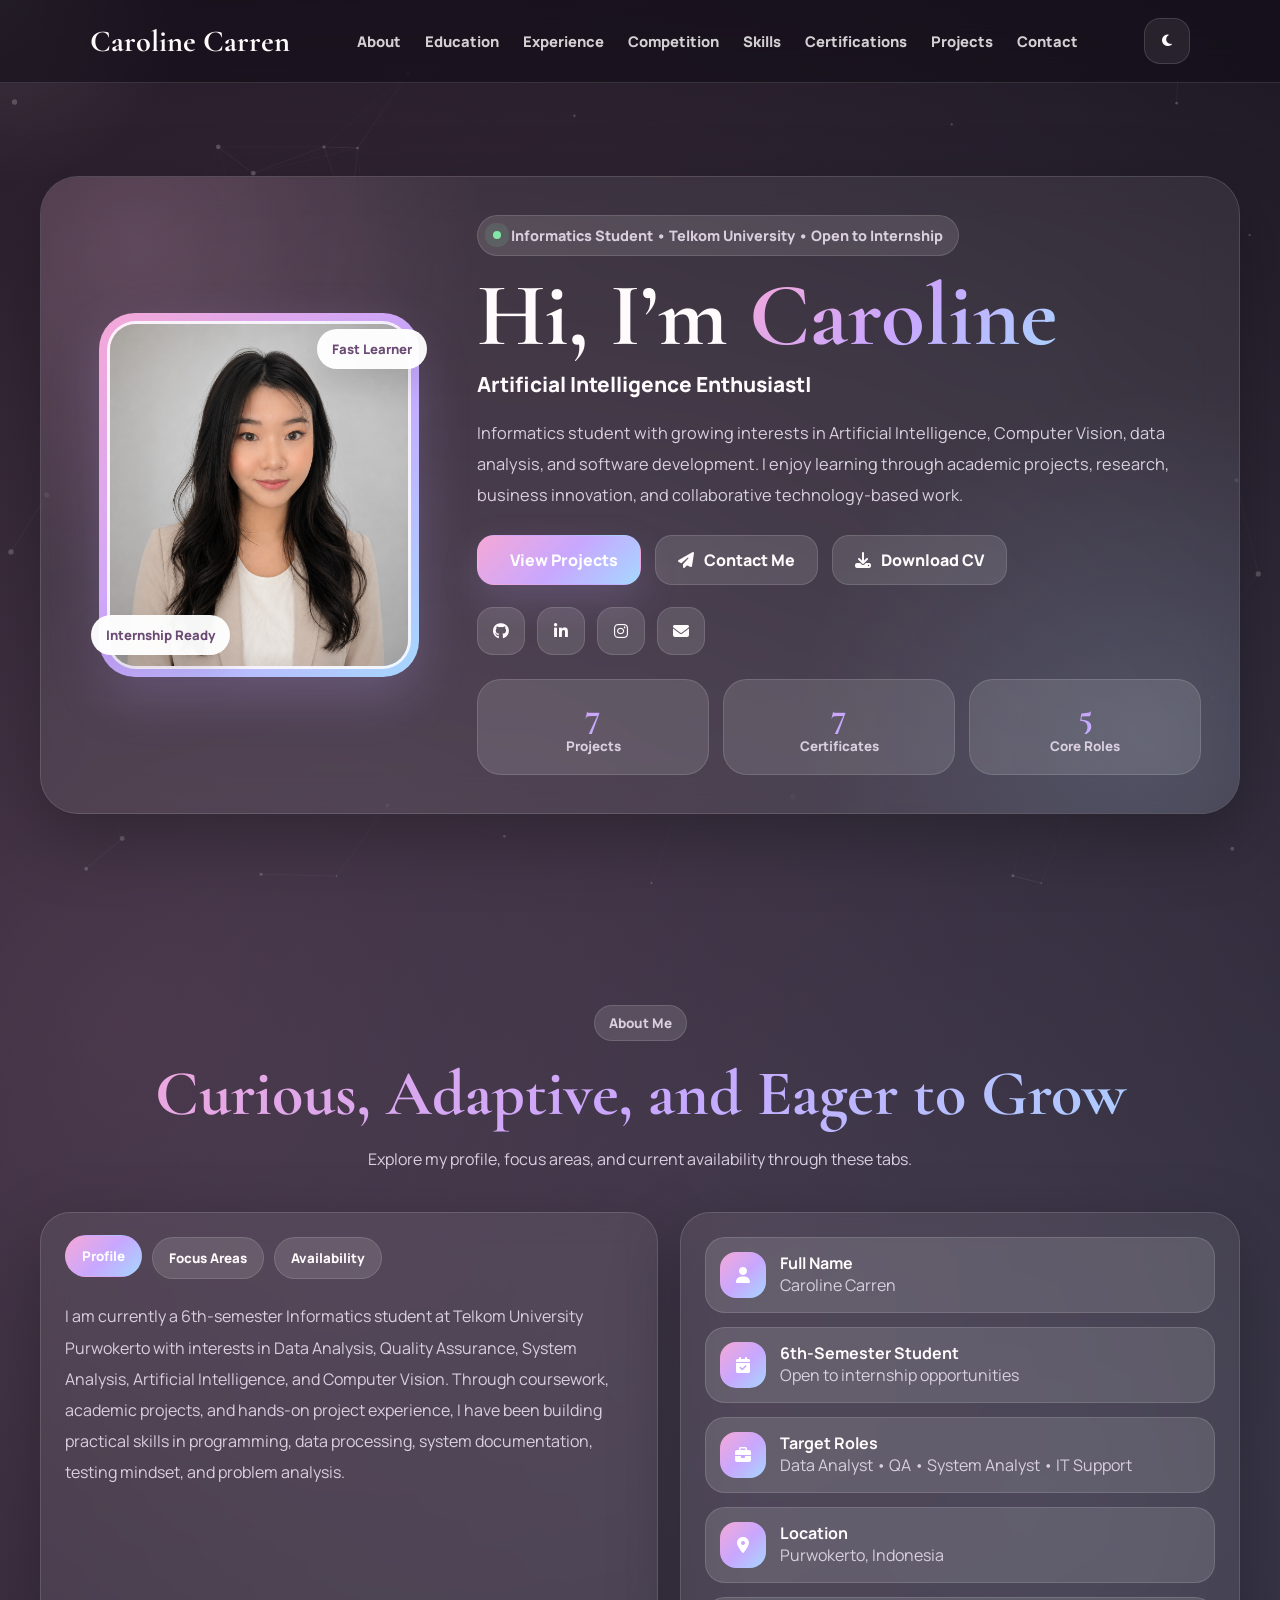
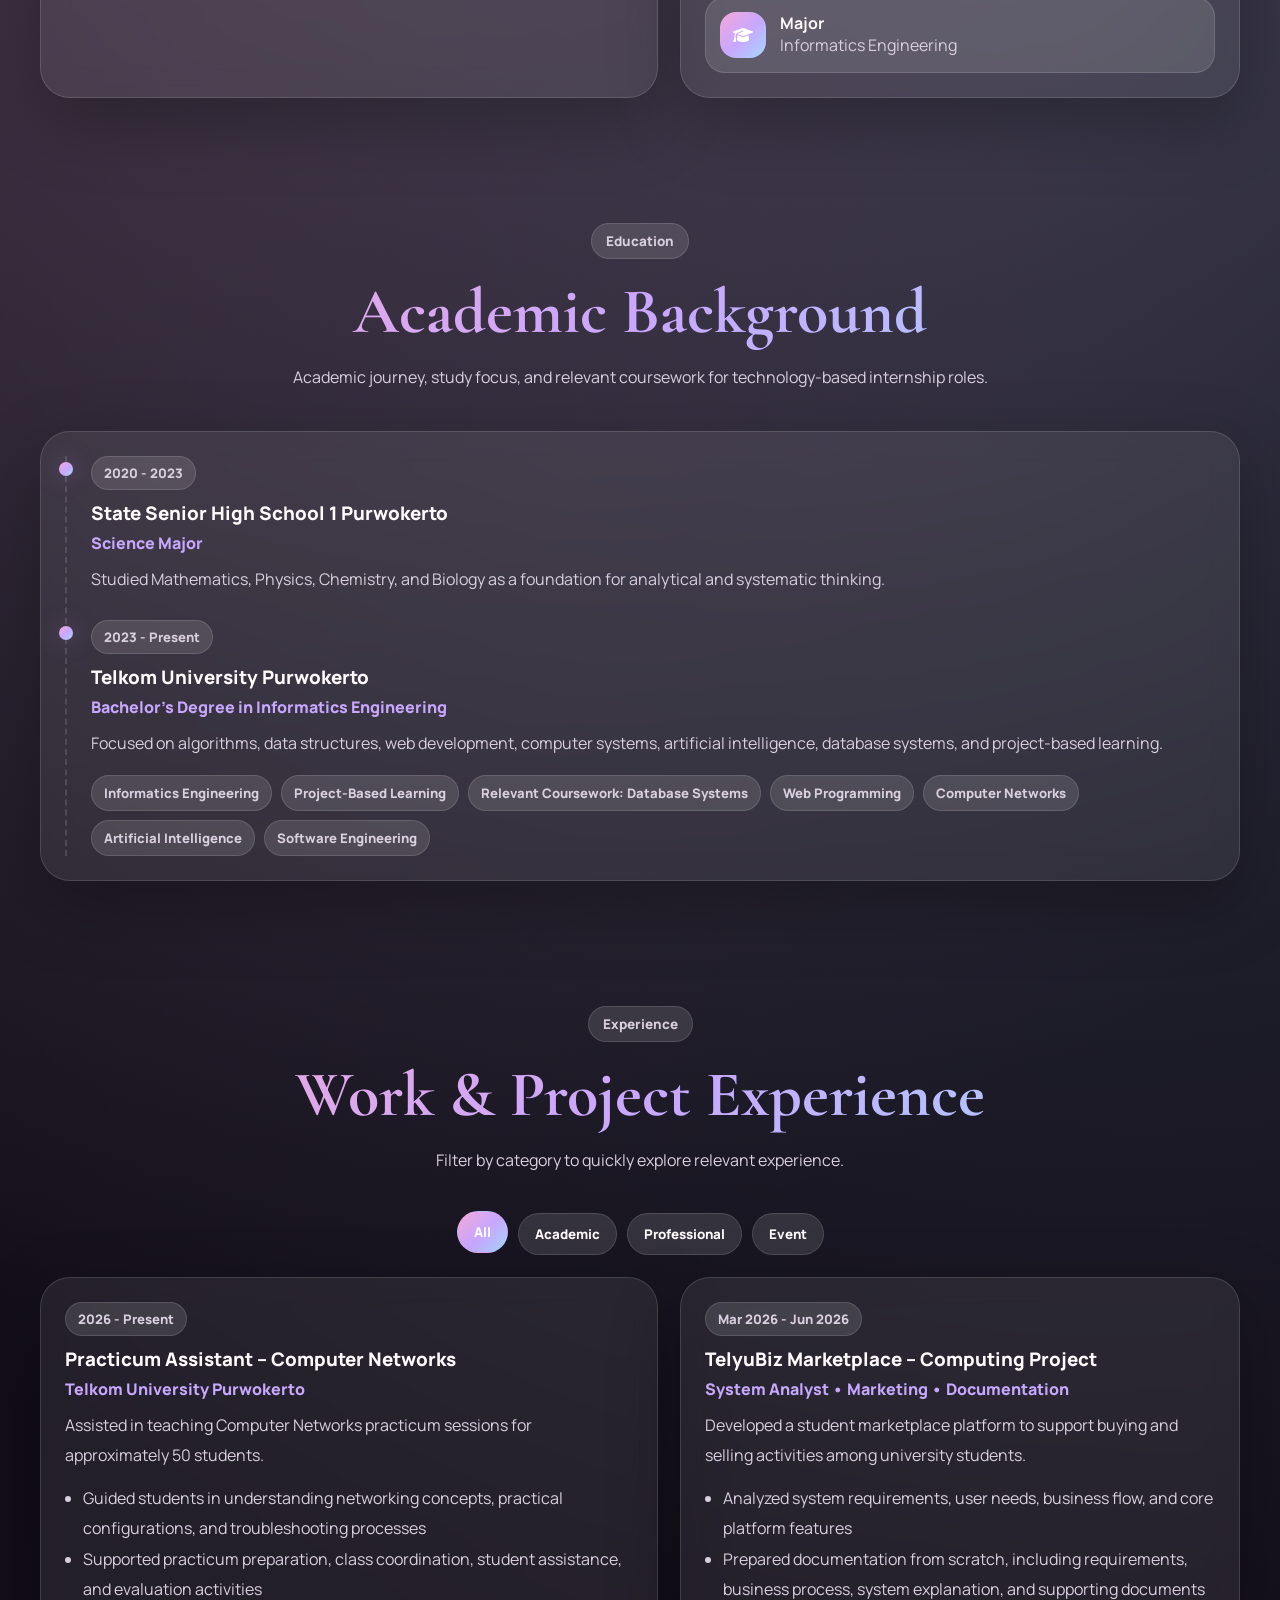
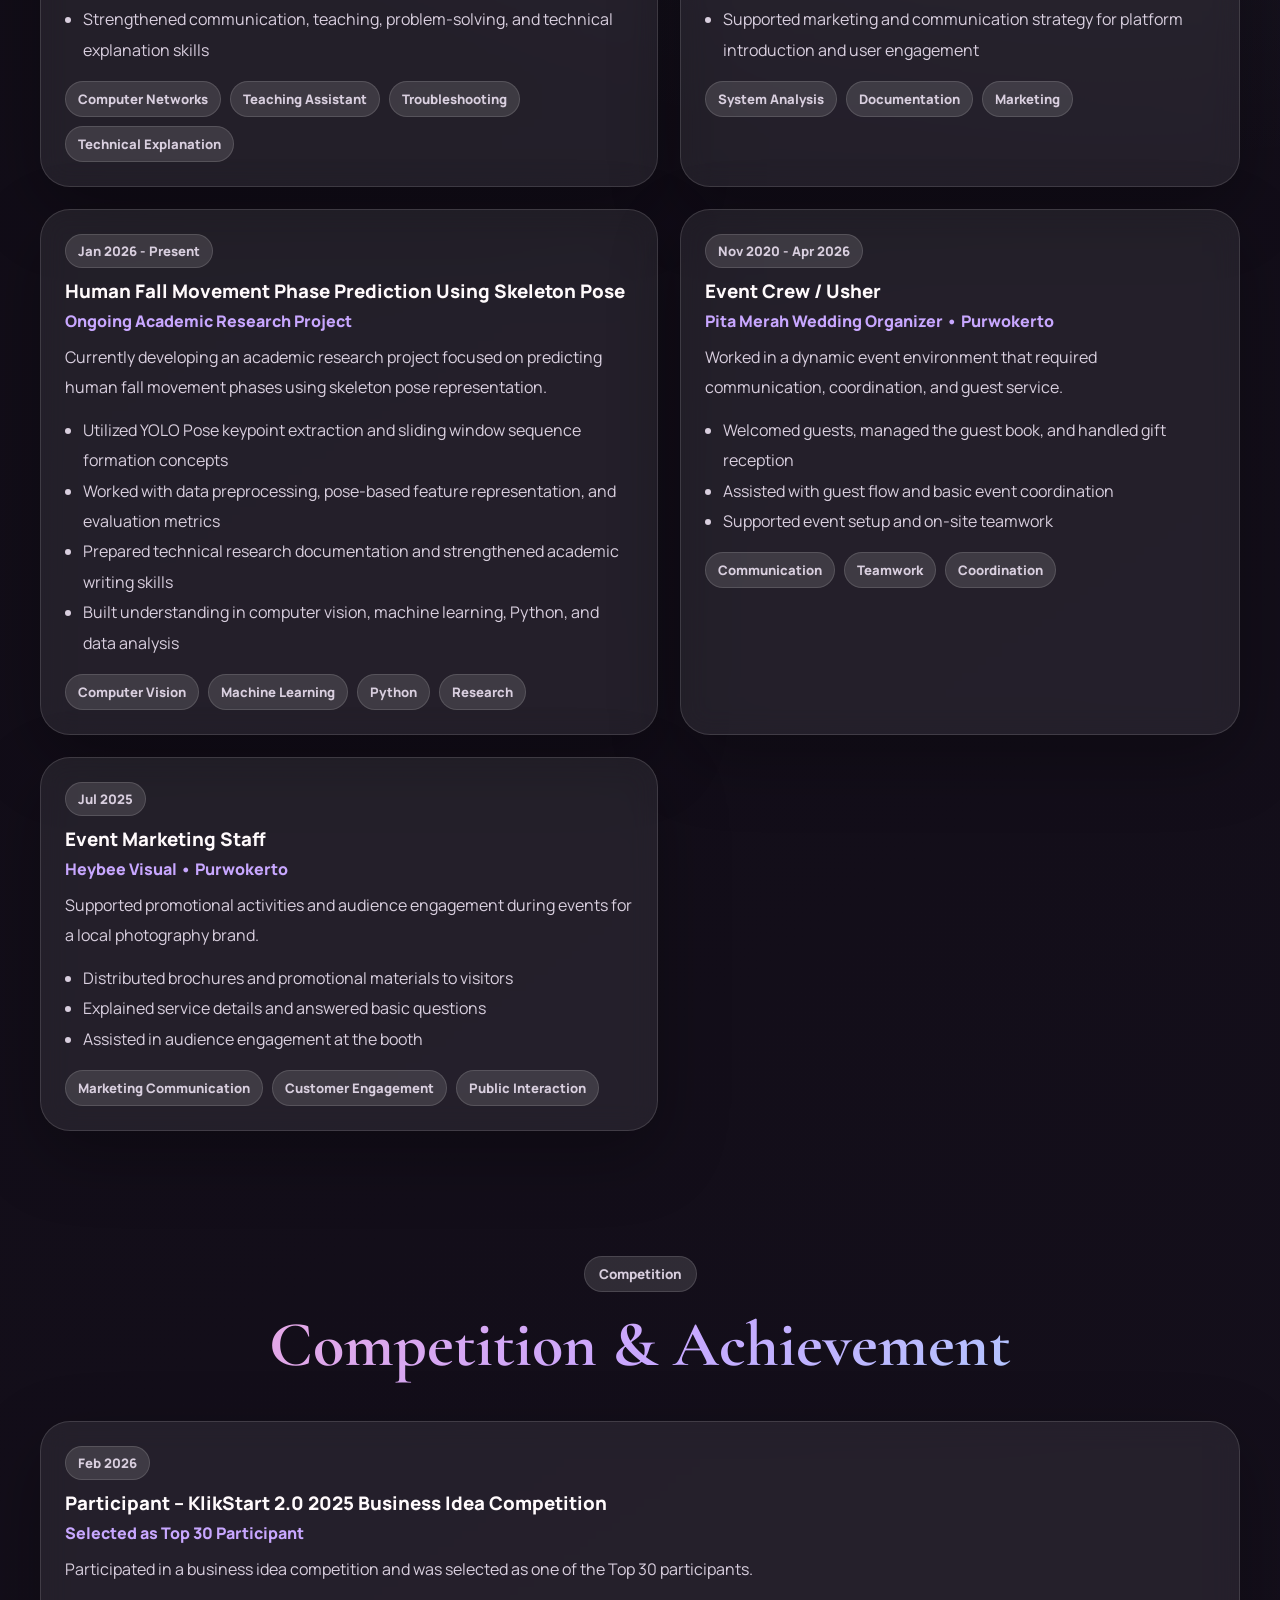
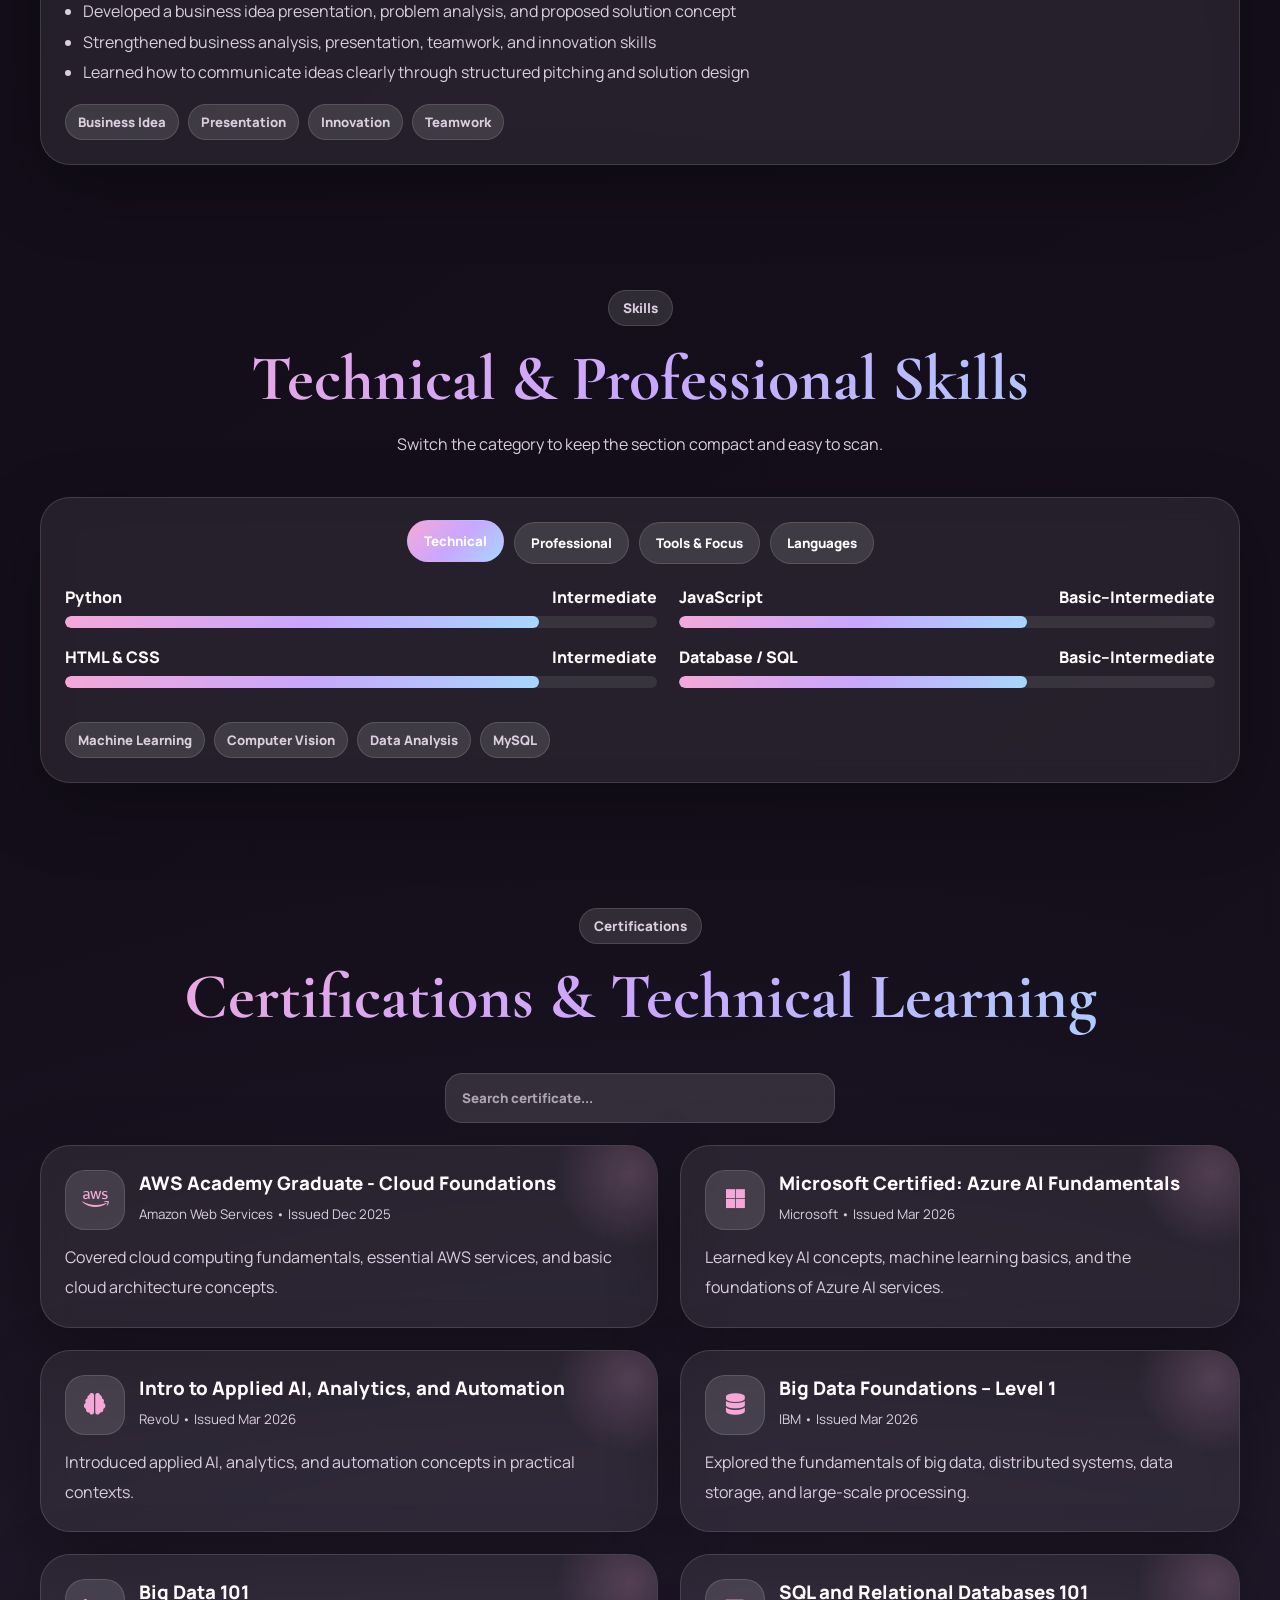
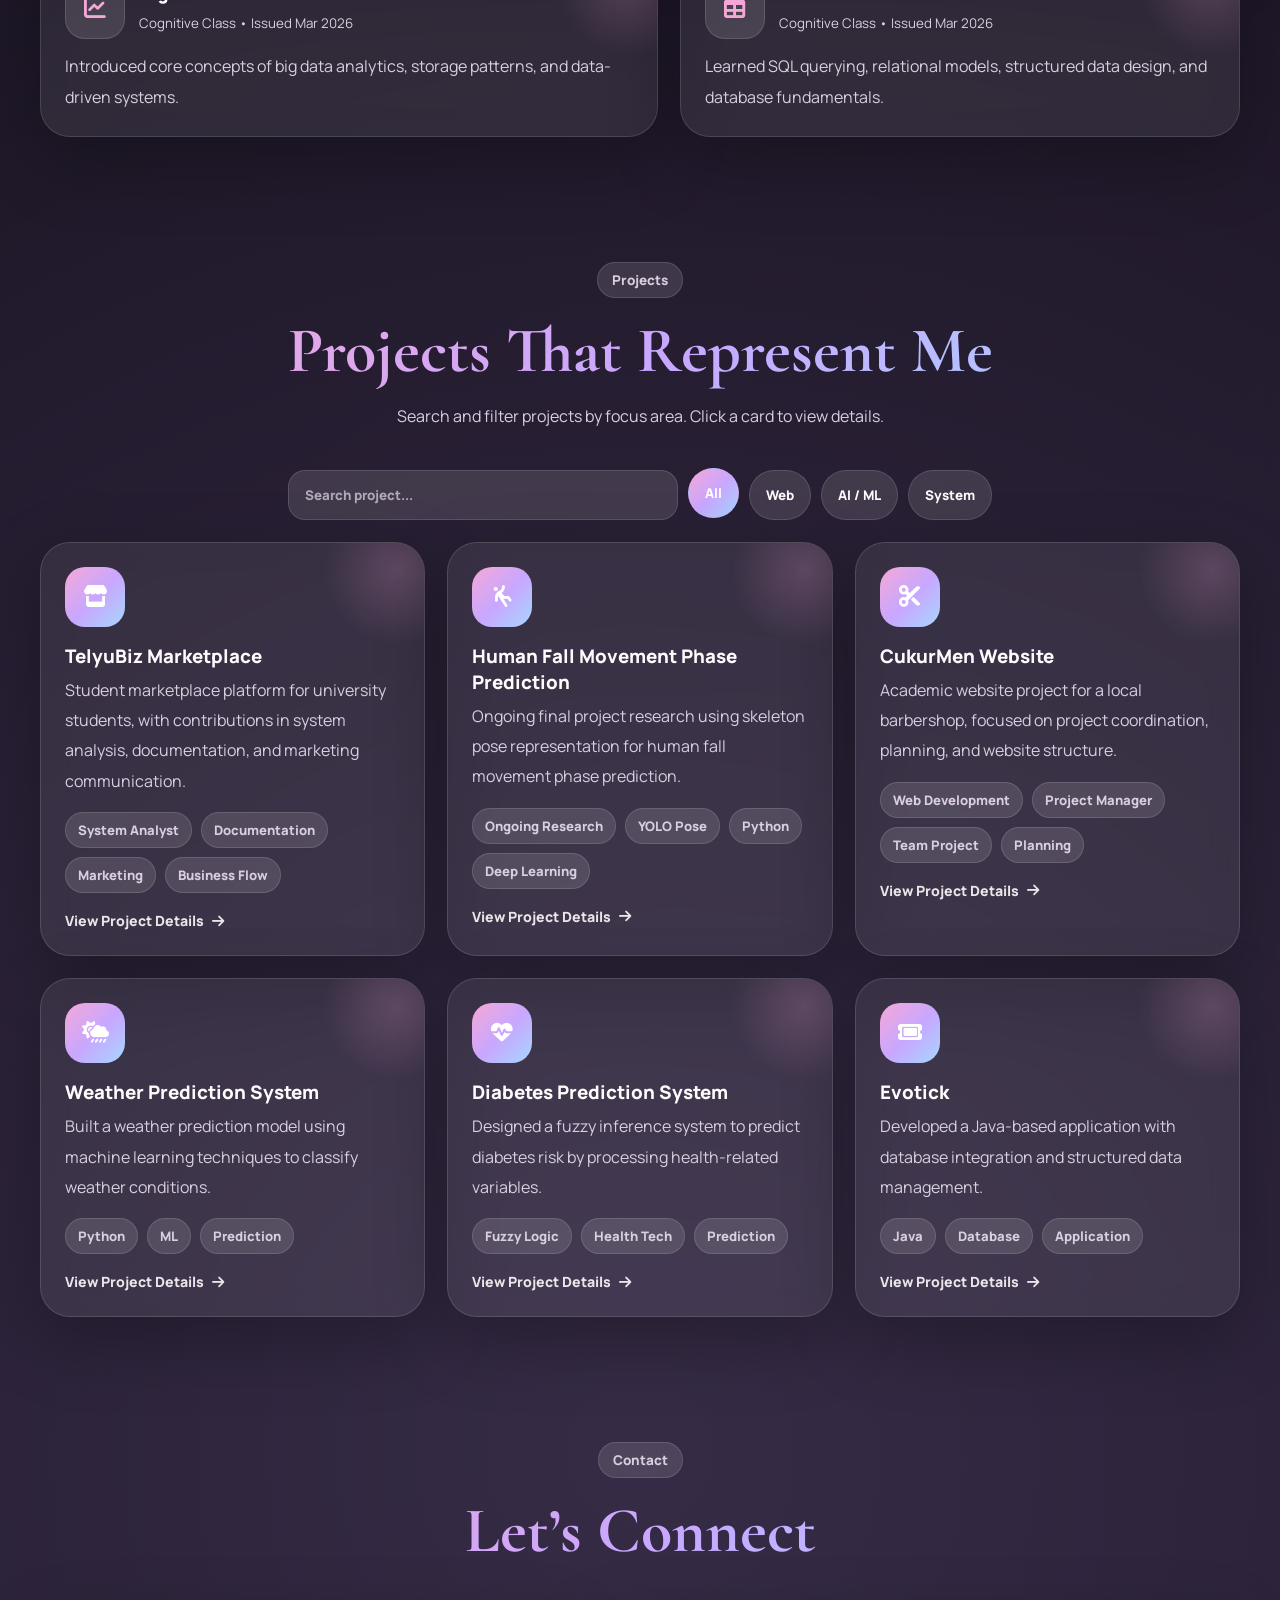
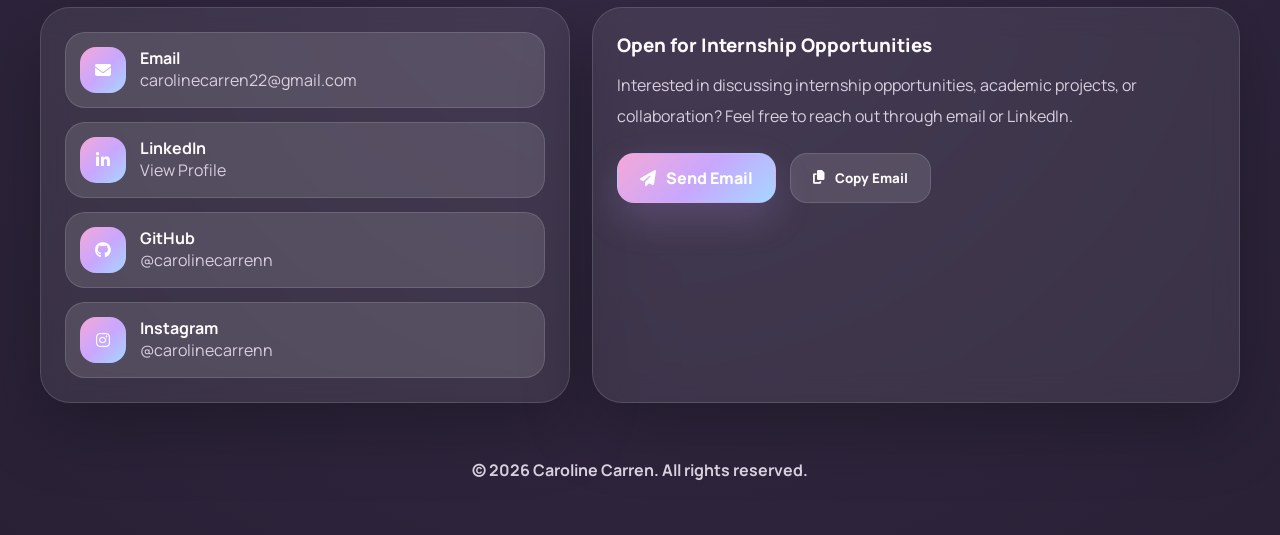
==== index.html @ 06d9118e "Add files via upload" ====
<!DOCTYPE html>
<html lang="en">
<head>
  <meta charset="UTF-8" />
  <meta name="viewport" content="width=device-width, initial-scale=1.0" />
  <title>Caroline Carren | Portfolio</title>

  <link rel="stylesheet" href="https://cdnjs.cloudflare.com/ajax/libs/font-awesome/6.4.2/css/all.min.css">
  <link href="https://fonts.googleapis.com/css2?family=Manrope:wght@300;400;500;600;700;800&family=Cormorant+Garamond:wght@600;700&display=swap" rel="stylesheet">

  <style>
    :root{
      --bg:#0f0b14;
      --bg-soft:#17111f;
      --card:rgba(255,255,255,.075);
      --card-strong:rgba(255,255,255,.12);
      --line:rgba(255,255,255,.13);
      --text:#fffafc;
      --muted:#d9cfdf;
      --pink:#f5a8d7;
      --purple:#c8a7ff;
      --blue:#a6d7ff;
      --gradient:linear-gradient(135deg,#f5a8d7 0%, #c8a7ff 52%, #a6d7ff 100%);
      --shadow:0 24px 70px rgba(0,0,0,.28);
      --radius:30px;
    }

    body.light{
      --bg:#fff8fc;
      --bg-soft:#f6f0ff;
      --card:rgba(255,255,255,.76);
      --card-strong:rgba(255,255,255,.95);
      --line:rgba(140,110,170,.16);
      --text:#241b2c;
      --muted:#6d6177;
      --shadow:0 20px 55px rgba(164,125,196,.14);
    }

    *{
      margin:0;
      padding:0;
      box-sizing:border-box;
    }

    html{
      scroll-behavior:smooth;
    }

    body{
      min-height:100vh;
      font-family:'Manrope',sans-serif;
      color:var(--text);
      background:
        radial-gradient(circle at 10% 12%,rgba(245,168,215,.22),transparent 25%),
        radial-gradient(circle at 86% 18%,rgba(166,215,255,.17),transparent 26%),
        radial-gradient(circle at 50% 92%,rgba(200,167,255,.18),transparent 28%),
        linear-gradient(145deg,var(--bg),var(--bg-soft));
      overflow-x:hidden;
      transition:.35s ease;
    }

    #starCanvas{
      position:fixed;
      inset:0;
      width:100%;
      height:100%;
      z-index:0;
      pointer-events:none;
      opacity:.85;
    }

    .scroll-progress{
      position:fixed;
      top:0;
      left:0;
      width:0%;
      height:4px;
      background:var(--gradient);
      z-index:9999;
    }

    .cursor-glow{
      position:fixed;
      width:420px;
      height:420px;
      border-radius:50%;
      background:radial-gradient(circle,rgba(255,255,255,.10),transparent 62%);
      pointer-events:none;
      transform:translate(-50%,-50%);
      mix-blend-mode:screen;
      z-index:0;
    }

    .navbar{
      position:fixed;
      top:0;
      left:0;
      width:100%;
      z-index:999;
      padding:18px 7%;
      display:flex;
      align-items:center;
      justify-content:space-between;
      background:rgba(15,11,20,.52);
      backdrop-filter:blur(18px);
      border-bottom:1px solid var(--line);
    }

    body.light .navbar{
      background:rgba(255,255,255,.78);
    }

    .brand{
      font-family:'Cormorant Garamond',serif;
      font-size:1.9rem;
      font-weight:700;
      color:var(--text);
      text-decoration:none;
    }

    .nav-menu{
      display:flex;
      align-items:center;
      gap:24px;
      list-style:none;
    }

    .nav-menu a{
      color:var(--text);
      text-decoration:none;
      font-size:.92rem;
      font-weight:800;
      opacity:.82;
      position:relative;
      transition:.25s ease;
    }

    .nav-menu a::after{
      content:"";
      position:absolute;
      left:0;
      bottom:-8px;
      width:0;
      height:2px;
      border-radius:99px;
      background:var(--gradient);
      transition:.25s ease;
    }

    .nav-menu a:hover,
    .nav-menu a.active{
      opacity:1;
    }

    .nav-menu a:hover::after,
    .nav-menu a.active::after{
      width:100%;
    }

    .nav-actions{
      display:flex;
      align-items:center;
      gap:10px;
    }

    .icon-btn{
      width:46px;
      height:46px;
      border-radius:16px;
      border:1px solid var(--line);
      background:var(--card);
      color:var(--text);
      cursor:pointer;
      display:grid;
      place-items:center;
      transition:.25s ease;
    }

    .icon-btn:hover{
      transform:translateY(-3px);
      box-shadow:0 12px 28px rgba(200,167,255,.18);
    }

    .menu-toggle{
      display:none;
    }

    .container{
      width:min(1200px,calc(100% - 36px));
      margin:auto;
      position:relative;
      z-index:2;
    }

    section{
      position:relative;
      z-index:2;
      padding:105px 0 20px;
    }

    .hero{
      min-height:100vh;
      display:flex;
      align-items:center;
      padding-top:110px;
    }

    .hero-card{
      display:grid;
      grid-template-columns:360px 1fr;
      gap:38px;
      align-items:center;
      padding:38px;
      border:1px solid var(--line);
      border-radius:38px;
      background:var(--card);
      backdrop-filter:blur(18px);
      box-shadow:var(--shadow);
      overflow:hidden;
      position:relative;
    }

    .hero-card::before{
      content:"";
      position:absolute;
      inset:0;
      background:
        radial-gradient(circle at 8% 10%,rgba(245,168,215,.18),transparent 28%),
        radial-gradient(circle at 92% 88%,rgba(166,215,255,.14),transparent 28%);
      pointer-events:none;
    }

    .photo-area,
    .hero-content{
      position:relative;
      z-index:1;
    }

    .photo-area{
      width:100%;
    }

    .photo-frame{
      width:min(100%,320px);
      aspect-ratio:1/1.14;
      margin:auto;
      padding:8px;
      border-radius:36px;
      background:var(--gradient);
      box-shadow:0 20px 50px rgba(200,167,255,.22);
      position:relative;
      overflow:visible;
      animation:floaty 5.5s ease-in-out infinite;
    }

    .photo-inner{
      width:100%;
      height:100%;
      border-radius:29px;
      border:3px solid rgba(255,255,255,.82);
      overflow:hidden;
      position:relative;
      background:linear-gradient(135deg,rgba(245,168,215,.42),rgba(166,215,255,.42));
      display:grid;
      place-items:center;
    }

    .photo-inner img{
      width:100%;
      height:100%;
      object-fit:cover;
      display:block;
      position:relative;
      z-index:2;
    }

    .photo-inner img.hide{
      display:none;
    }

    .photo-placeholder{
      position:absolute;
      inset:0;
      display:grid;
      place-items:center;
      font-family:'Cormorant Garamond',serif;
      font-size:4.8rem;
      font-weight:700;
      color:#fff;
      z-index:1;
    }

    .float-chip{
      position:absolute;
      z-index:5;
      background:rgba(255,255,255,.96);
      color:#6b4b74;
      padding:11px 15px;
      border-radius:999px;
      box-shadow:0 14px 34px rgba(0,0,0,.12);
      font-size:.82rem;
      font-weight:900;
      white-space:nowrap;
    }

    .float-chip.top{
      right:-8px;
      top:16px;
    }

    .float-chip.bottom{
      left:-8px;
      bottom:22px;
    }

    .badge{
      display:inline-flex;
      align-items:center;
      gap:10px;
      padding:10px 15px;
      border-radius:999px;
      background:var(--card-strong);
      border:1px solid var(--line);
      color:var(--muted);
      font-weight:800;
      font-size:.9rem;
      margin-bottom:18px;
    }

    .badge .dot{
      width:8px;
      height:8px;
      border-radius:50%;
      background:#82e7a6;
      box-shadow:0 0 0 8px rgba(130,231,166,.12);
    }

    h1{
      font-family:'Cormorant Garamond',serif;
      font-size:clamp(3.2rem,7vw,5.8rem);
      line-height:.94;
      margin-bottom:12px;
      font-weight:700;
    }

    .gradient-text,
    .section-title,
    .stat-number{
      background:var(--gradient);
      -webkit-background-clip:text;
      -webkit-text-fill-color:transparent;
      background-clip:text;
    }

    .typing{
      min-height:34px;
      font-size:clamp(1rem,2vw,1.3rem);
      font-weight:900;
      margin-bottom:14px;
    }

    .hero-desc,
    .section-sub,
    .muted{
      color:var(--muted);
      line-height:1.9;
    }

    .hero-desc{
      max-width:760px;
      font-size:1.02rem;
      margin-bottom:24px;
    }

    .buttons{
      display:flex;
      flex-wrap:wrap;
      gap:14px;
      margin-bottom:22px;
    }

    .btn{
      border:none;
      text-decoration:none;
      display:inline-flex;
      align-items:center;
      justify-content:center;
      gap:10px;
      min-height:50px;
      padding:13px 22px;
      border-radius:17px;
      font-weight:900;
      cursor:pointer;
      transition:.25s ease;
      color:var(--text);
      background:var(--card-strong);
      border:1px solid var(--line);
      font-family:inherit;
    }

    .btn.primary{
      background:var(--gradient);
      color:#fff;
      border-color:transparent;
      box-shadow:0 16px 38px rgba(200,167,255,.18);
    }

    .btn:hover{
      transform:translateY(-3px);
    }

    .socials{
      display:flex;
      flex-wrap:wrap;
      gap:12px;
      margin-bottom:24px;
    }

    .socials a{
      width:48px;
      height:48px;
      border-radius:16px;
      background:var(--card-strong);
      border:1px solid var(--line);
      color:var(--text);
      display:grid;
      place-items:center;
      text-decoration:none;
      transition:.25s ease;
    }

    .socials a:hover{
      transform:translateY(-4px);
      color:var(--pink);
    }

    .stats{
      display:grid;
      grid-template-columns:repeat(3,1fr);
      gap:14px;
    }

    .stat{
      text-align:center;
      background:var(--card-strong);
      border:1px solid var(--line);
      padding:18px 12px;
      border-radius:24px;
    }

    .stat-number{
      display:block;
      font-family:'Cormorant Garamond',serif;
      font-size:2.3rem;
      line-height:1;
      font-weight:700;
    }

    .stat small{
      color:var(--muted);
      font-weight:800;
    }

    .section-head{
      text-align:center;
      margin-bottom:38px;
    }

    .kicker{
      display:inline-flex;
      padding:8px 14px;
      border-radius:999px;
      background:var(--card-strong);
      border:1px solid var(--line);
      color:var(--muted);
      font-size:.84rem;
      font-weight:900;
      margin-bottom:14px;
    }

    .section-title{
      font-family:'Cormorant Garamond',serif;
      font-size:clamp(2.4rem,5vw,4rem);
      font-weight:700;
      margin-bottom:12px;
    }

    .grid-2{
      display:grid;
      grid-template-columns:1.05fr .95fr;
      gap:22px;
    }

    .grid-3{
      display:grid;
      grid-template-columns:repeat(3,1fr);
      gap:22px;
    }

    .card{
      background:var(--card);
      border:1px solid var(--line);
      border-radius:var(--radius);
      backdrop-filter:blur(14px);
      box-shadow:var(--shadow);
      padding:24px;
      transition:.25s ease;
      height:100%;
    }

    .card:hover{
      transform:translateY(-7px);
      border-color:rgba(245,168,215,.30);
    }

    .info-item{
      display:flex;
      gap:14px;
      align-items:flex-start;
      background:var(--card-strong);
      border:1px solid var(--line);
      border-radius:20px;
      padding:14px;
      margin-bottom:14px;
    }

    .info-item:last-child{
      margin-bottom:0;
    }

    .info-item i{
      width:46px;
      height:46px;
      border-radius:16px;
      display:grid;
      place-items:center;
      background:var(--gradient);
      color:#fff;
      flex:none;
    }

    .info-item span{
      color:var(--muted);
    }

    .tabs,
    .filter-row{
      display:flex;
      flex-wrap:wrap;
      gap:10px;
      justify-content:center;
      margin-bottom:22px;
    }

    .tabs.left{
      justify-content:flex-start;
    }

    .pill{
      border:none;
      border-radius:999px;
      padding:11px 16px;
      background:var(--card-strong);
      border:1px solid var(--line);
      color:var(--text);
      font-weight:900;
      cursor:pointer;
      transition:.25s ease;
      font-family:inherit;
    }

    .pill:hover,
    .pill.active{
      background:var(--gradient);
      color:#fff;
      border-color:transparent;
      transform:translateY(-2px);
    }

    .panel{
      display:none;
      color:var(--muted);
      line-height:1.95;
      animation:fadeUp .3s ease;
    }

    .panel.active{
      display:block;
    }

    .timeline{
      position:relative;
      padding-left:24px;
      border-left:2px dashed var(--line);
    }

    .timeline-item{
      position:relative;
      padding-bottom:26px;
    }

    .timeline-item:last-child{
      padding-bottom:0;
    }

    .timeline-item::before{
      content:"";
      position:absolute;
      left:-32px;
      top:6px;
      width:14px;
      height:14px;
      border-radius:50%;
      background:var(--gradient);
      box-shadow:0 0 24px rgba(200,167,255,.35);
    }

    .date{
      display:inline-block;
      padding:7px 12px;
      border-radius:999px;
      background:var(--card-strong);
      border:1px solid var(--line);
      color:var(--muted);
      font-size:.82rem;
      font-weight:900;
      margin-bottom:10px;
    }

    h3,h4{
      font-weight:900;
      margin-bottom:6px;
    }

    .sub{
      color:var(--purple);
      font-weight:900;
      margin-bottom:10px;
    }

    body.light .sub{
      color:#8a6daf;
    }

    .list{
      padding-left:18px;
      color:var(--muted);
      line-height:1.9;
      margin-top:12px;
    }

    .tags{
      display:flex;
      flex-wrap:wrap;
      gap:9px;
      margin-top:16px;
    }

    .tags span{
      padding:8px 12px;
      border-radius:999px;
      background:var(--card-strong);
      border:1px solid var(--line);
      color:var(--muted);
      font-size:.82rem;
      font-weight:900;
    }

    .exp-item.hide,
    .project-card.hide,
    .cert-card.hide{
      display:none;
    }

    .skill-panel{
      display:none;
    }

    .skill-panel.active{
      display:block;
      animation:fadeUp .3s ease;
    }

    .skill-item{
      margin-bottom:18px;
    }

    .skill-top{
      display:flex;
      align-items:center;
      justify-content:space-between;
      font-weight:900;
      margin-bottom:8px;
    }

    .skill-bar{
      height:12px;
      border-radius:999px;
      background:rgba(255,255,255,.09);
      overflow:hidden;
    }

    body.light .skill-bar{
      background:rgba(120,90,170,.12);
    }

    .skill-fill{
      width:0;
      height:100%;
      border-radius:999px;
      background:var(--gradient);
      transition:width 1.4s ease;
    }

    .search-box{
      width:min(100%,390px);
      min-height:50px;
      border-radius:17px;
      border:1px solid var(--line);
      background:var(--card-strong);
      color:var(--text);
      outline:none;
      padding:0 16px;
      font-family:inherit;
      font-weight:800;
    }

    .search-box::placeholder{
      color:rgba(217,207,223,.75);
    }

    .project-card,
    .cert-card{
      position:relative;
      overflow:hidden;
      cursor:pointer;
    }

    .project-card::before,
    .cert-card::before{
      content:"";
      position:absolute;
      width:150px;
      height:150px;
      right:-48px;
      top:-48px;
      border-radius:50%;
      background:radial-gradient(circle,rgba(245,168,215,.20),transparent 70%);
    }

    .project-icon,
    .cert-icon{
      width:60px;
      height:60px;
      border-radius:20px;
      background:var(--gradient);
      display:grid;
      place-items:center;
      color:#fff;
      font-size:1.35rem;
      margin-bottom:16px;
      position:relative;
      z-index:1;
    }

    .project-action{
      display:inline-flex;
      align-items:center;
      gap:8px;
      margin-top:18px;
      font-size:.88rem;
      font-weight:900;
      color:var(--text);
      opacity:.9;
      position:relative;
      z-index:1;
    }

    .project-action i{
      transition:.25s ease;
    }

    .project-card:hover .project-action i{
      transform:translateX(4px);
    }

    .project-card h3,
    .project-card p,
    .project-card .tags,
    .project-action,
    .cert-card h3,
    .cert-card p,
    .cert-card small{
      position:relative;
      z-index:1;
    }

    .cert-head{
      display:flex;
      gap:14px;
      align-items:flex-start;
      position:relative;
      z-index:1;
      margin-bottom:12px;
    }

    .cert-icon{
      flex:none;
      background:var(--card-strong);
      border:1px solid var(--line);
      color:var(--pink);
      margin-bottom:0;
    }

    .contact-box{
      display:grid;
      grid-template-columns:.9fr 1.1fr;
      gap:22px;
    }

    .toast{
      position:fixed;
      right:22px;
      bottom:24px;
      padding:14px 18px;
      border-radius:18px;
      background:var(--card-strong);
      border:1px solid var(--line);
      color:var(--text);
      box-shadow:var(--shadow);
      backdrop-filter:blur(16px);
      z-index:9999;
      opacity:0;
      transform:translateY(20px);
      pointer-events:none;
      transition:.3s ease;
      font-weight:900;
    }

    .toast.show{
      opacity:1;
      transform:translateY(0);
    }

    .modal{
      position:fixed;
      inset:0;
      background:rgba(0,0,0,.54);
      backdrop-filter:blur(8px);
      display:none;
      align-items:center;
      justify-content:center;
      z-index:9998;
      padding:18px;
    }

    .modal.show{
      display:flex;
    }

    .modal-content{
      width:min(620px,100%);
      background:var(--bg-soft);
      border:1px solid var(--line);
      border-radius:28px;
      box-shadow:var(--shadow);
      padding:26px;
      animation:modalIn .25s ease;
    }

    body.light .modal-content{
      background:#fff;
    }

    .modal-head{
      display:flex;
      justify-content:space-between;
      gap:14px;
      align-items:flex-start;
      margin-bottom:14px;
    }

    .close-modal{
      border:none;
      background:var(--card-strong);
      color:var(--text);
      border:1px solid var(--line);
      width:42px;
      height:42px;
      border-radius:14px;
      cursor:pointer;
    }

    .scroll-top{
      position:fixed;
      right:22px;
      bottom:22px;
      width:56px;
      height:56px;
      border:none;
      border-radius:18px;
      background:var(--gradient);
      color:#fff;
      cursor:pointer;
      opacity:0;
      visibility:hidden;
      transition:.25s ease;
      z-index:999;
      box-shadow:0 16px 36px rgba(200,167,255,.22);
    }

    .scroll-top.show{
      opacity:1;
      visibility:visible;
    }

    footer{
      position:relative;
      z-index:2;
      text-align:center;
      padding:36px 18px 54px;
      color:var(--muted);
      font-weight:700;
    }

    .reveal{
      opacity:0;
      transform:translateY(30px);
      transition:.75s ease;
    }

    .reveal.show{
      opacity:1;
      transform:translateY(0);
    }

    @keyframes floaty{
      0%,100%{transform:translateY(0)}
      50%{transform:translateY(-14px)}
    }

    @keyframes fadeUp{
      from{opacity:0;transform:translateY(8px)}
      to{opacity:1;transform:translateY(0)}
    }

    @keyframes modalIn{
      from{opacity:0;transform:translateY(18px) scale(.98)}
      to{opacity:1;transform:translateY(0) scale(1)}
    }

    @media(max-width:1050px){
      .nav-menu{
        position:fixed;
        top:82px;
        left:18px;
        right:18px;
        display:none;
        flex-direction:column;
        align-items:flex-start;
        padding:20px;
        border-radius:24px;
        background:var(--bg-soft);
        border:1px solid var(--line);
        box-shadow:var(--shadow);
      }

      .nav-menu.show{
        display:flex;
      }

      .menu-toggle{
        display:grid;
      }

      .hero-card,
      .grid-2,
      .contact-box{
        grid-template-columns:1fr;
      }

      .grid-3{
        grid-template-columns:repeat(2,1fr);
      }
    }

    @media(max-width:640px){
      .navbar{
        padding:14px 18px;
      }

      .hero-card{
        padding:24px;
      }

      .grid-3,
      .stats{
        grid-template-columns:1fr;
      }

      .buttons{
        flex-direction:column;
      }

      .btn{
        width:100%;
      }

      .float-chip.top{right:8px;}
      .float-chip.bottom{left:8px;}
    }
  </style>
</head>
<body>
  <div class="scroll-progress" id="scrollProgress"></div>
  <canvas id="starCanvas"></canvas>
  <div class="cursor-glow" id="cursorGlow"></div>

  <nav class="navbar">
    <a href="#home" class="brand">Caroline Carren</a>

    <ul class="nav-menu" id="navMenu">
      <li><a href="#about">About</a></li>
      <li><a href="#education">Education</a></li>
      <li><a href="#experience">Experience</a></li>
      <li><a href="#competition">Competition</a></li>
      <li><a href="#skills">Skills</a></li>
      <li><a href="#certifications">Certifications</a></li>
      <li><a href="#projects">Projects</a></li>
      <li><a href="#contact">Contact</a></li>
    </ul>

    <div class="nav-actions">
      <button class="icon-btn" id="themeBtn" aria-label="Toggle theme"><i class="fas fa-moon"></i></button>
      <button class="icon-btn menu-toggle" id="menuBtn" aria-label="Open menu"><i class="fas fa-bars"></i></button>
    </div>
  </nav>

  <main>
    <section class="hero" id="home">
      <div class="container">
        <div class="hero-card reveal">
          <div class="photo-area">
            <div class="photo-frame">
              <div class="photo-inner">
                <div class="photo-placeholder">CC</div>
                <img id="profilePhoto" src="profile.jpg" alt="Caroline Carren">
              </div>
              <div class="float-chip top">Fast Learner</div>
              <div class="float-chip bottom">Internship Ready</div>
            </div>
          </div>

          <div class="hero-content">
            <div class="badge"><span class="dot"></span> Informatics Student • Telkom University • Open to Internship</div>
            <h1>Hi, I’m <span class="gradient-text">Caroline</span></h1>
            <div class="typing" id="typingText"></div>
            <p class="hero-desc">
              Informatics student with growing interests in Artificial Intelligence, Computer Vision, data analysis, and software development. I enjoy learning through academic projects, research, business innovation, and collaborative technology-based work.
            </p>

            <div class="buttons">
              <a href="#projects" class="btn primary"><i class="fas fa-sparkles"></i> View Projects</a>
              <a href="#contact" class="btn"><i class="fas fa-paper-plane"></i> Contact Me</a>
              <a class="btn" href="Caroline_Carren_CV.pdf" download><i class="fas fa-download"></i> Download CV</a>
            </div>

            <div class="socials">
              <a href="https://github.com/carolinecarrenn" target="_blank" aria-label="GitHub"><i class="fab fa-github"></i></a>
              <a href="https://www.linkedin.com/in/caroline-carren-a1aa51346" target="_blank" aria-label="LinkedIn"><i class="fab fa-linkedin-in"></i></a>
              <a href="https://www.instagram.com/carolinecarrenn/" target="_blank" aria-label="Instagram"><i class="fab fa-instagram"></i></a>
              <a href="mailto:carolinecarren22@gmail.com" aria-label="Email"><i class="fas fa-envelope"></i></a>
            </div>

            <div class="stats">
              <div class="stat"><span class="stat-number" data-count="7">0</span><small>Projects</small></div>
              <div class="stat"><span class="stat-number" data-count="7">0</span><small>Certificates</small></div>
              <div class="stat"><span class="stat-number" data-count="5">0</span><small>Core Roles</small></div>
            </div>
          </div>
        </div>
      </div>
    </section>

    <section id="about">
      <div class="container">
        <div class="section-head reveal">
          <span class="kicker">About Me</span>
          <h2 class="section-title">Curious, Adaptive, and Eager to Grow</h2>
          <p class="section-sub">Explore my profile, focus areas, and current availability through these tabs.</p>
        </div>

        <div class="grid-2">
          <div class="card reveal">
            <div class="tabs left">
              <button class="pill active" data-tab="profile">Profile</button>
              <button class="pill" data-tab="focus">Focus Areas</button>
              <button class="pill" data-tab="availability">Availability</button>
            </div>

            <div class="panel active" id="profile">
              I am currently a 6th-semester Informatics student at Telkom University Purwokerto with interests in Data Analysis, Quality Assurance, System Analysis, Artificial Intelligence, and Computer Vision. Through coursework, academic projects, and hands-on project experience, I have been building practical skills in programming, data processing, system documentation, testing mindset, and problem analysis.
            </div>
            <div class="panel" id="focus">
              My current focus includes Data Analysis, Quality Assurance, System Analysis, project documentation, and web-based project development. I also have academic exposure to Computer Vision, pose estimation, and Deep Learning concepts through my ongoing final project research.
            </div>
            <div class="panel" id="availability">
              I am comfortable working both independently and in team-based environments. I enjoy contributing to collaborative discussions while also taking responsibility for individual tasks. I am currently interested in internship opportunities related to Data Analyst, Quality Assurance, System Analyst, IT Support, and technology project documentation.
            </div>
          </div>

          <div class="card reveal">
            <div class="info-item"><i class="fas fa-user"></i><div><strong>Full Name</strong><br><span>Caroline Carren</span></div></div>
            <div class="info-item"><i class="fas fa-calendar-check"></i><div><strong>6th-Semester Student</strong><br><span>Open to internship opportunities</span></div></div>
            <div class="info-item"><i class="fas fa-briefcase"></i><div><strong>Target Roles</strong><br><span>Data Analyst • QA • System Analyst • IT Support</span></div></div>
            <div class="info-item"><i class="fas fa-location-dot"></i><div><strong>Location</strong><br><span>Purwokerto, Indonesia</span></div></div>
            <div class="info-item"><i class="fas fa-graduation-cap"></i><div><strong>Major</strong><br><span>Informatics Engineering</span></div></div>
          </div>
        </div>
      </div>
    </section>

    <section id="education">
      <div class="container">
        <div class="section-head reveal">
          <span class="kicker">Education</span>
          <h2 class="section-title">Academic Background</h2>
          <p class="section-sub">Academic journey, study focus, and relevant coursework for technology-based internship roles.</p>
        </div>

        <div class="card reveal">
          <div class="timeline">
            <div class="timeline-item">
              <span class="date">2020 - 2023</span>
              <h3>State Senior High School 1 Purwokerto</h3>
              <div class="sub">Science Major</div>
              <p class="muted">Studied Mathematics, Physics, Chemistry, and Biology as a foundation for analytical and systematic thinking.</p>
            </div>

            <div class="timeline-item">
              <span class="date">2023 - Present</span>
              <h3>Telkom University Purwokerto</h3>
              <div class="sub">Bachelor's Degree in Informatics Engineering</div>
              <p class="muted">Focused on algorithms, data structures, web development, computer systems, artificial intelligence, database systems, and project-based learning.</p>
              <div class="tags">
                <span>Informatics Engineering</span>
                <span>Project-Based Learning</span>
                <span>Relevant Coursework: Database Systems</span>
                <span>Web Programming</span>
                <span>Computer Networks</span>
                <span>Artificial Intelligence</span>
                <span>Software Engineering</span>
              </div>
            </div>
          </div>
        </div>
      </div>
    </section>

    <section id="experience">
      <div class="container">
        <div class="section-head reveal">
          <span class="kicker">Experience</span>
          <h2 class="section-title">Work & Project Experience</h2>
          <p class="section-sub">Filter by category to quickly explore relevant experience.</p>
        </div>

        <div class="filter-row reveal">
          <button class="pill active" data-exp-filter="all">All</button>
          <button class="pill" data-exp-filter="academic">Academic</button>
          <button class="pill" data-exp-filter="professional">Professional</button>
          <button class="pill" data-exp-filter="event">Event</button>
        </div>

        <div class="grid-2">
          <div class="exp-item" data-exp="academic professional">
            <div class="card reveal">
              <span class="date">2026 - Present</span>
              <h3>Practicum Assistant – Computer Networks</h3>
              <div class="sub">Telkom University Purwokerto</div>
              <p class="muted">Assisted in teaching Computer Networks practicum sessions for approximately 50 students.</p>
              <ul class="list">
                <li>Guided students in understanding networking concepts, practical configurations, and troubleshooting processes</li>
                <li>Supported practicum preparation, class coordination, student assistance, and evaluation activities</li>
                <li>Strengthened communication, teaching, problem-solving, and technical explanation skills</li>
              </ul>
              <div class="tags"><span>Computer Networks</span><span>Teaching Assistant</span><span>Troubleshooting</span><span>Technical Explanation</span></div>
            </div>
          </div>

          <div class="exp-item" data-exp="academic professional">
            <div class="card reveal">
              <span class="date">Mar 2026 - Jun 2026</span>
              <h3>TelyuBiz Marketplace – Computing Project</h3>
              <div class="sub">System Analyst • Marketing • Documentation</div>
              <p class="muted">Developed a student marketplace platform to support buying and selling activities among university students.</p>
              <ul class="list">
                <li>Analyzed system requirements, user needs, business flow, and core platform features</li>
                <li>Prepared documentation from scratch, including requirements, business process, system explanation, and supporting documents</li>
                <li>Supported marketing and communication strategy for platform introduction and user engagement</li>
              </ul>
              <div class="tags"><span>System Analysis</span><span>Documentation</span><span>Marketing</span></div>
            </div>
          </div>

          <div class="exp-item" data-exp="academic">
            <div class="card reveal">
              <span class="date">Jan 2026 - Present</span>
              <h3>Human Fall Movement Phase Prediction Using Skeleton Pose</h3>
              <div class="sub">Ongoing Academic Research Project</div>
              <p class="muted">Currently developing an academic research project focused on predicting human fall movement phases using skeleton pose representation.</p>
              <ul class="list">
                <li>Utilized YOLO Pose keypoint extraction and sliding window sequence formation concepts</li>
                <li>Worked with data preprocessing, pose-based feature representation, and evaluation metrics</li>
                <li>Prepared technical research documentation and strengthened academic writing skills</li>
                <li>Built understanding in computer vision, machine learning, Python, and data analysis</li>
              </ul>
              <div class="tags"><span>Computer Vision</span><span>Machine Learning</span><span>Python</span><span>Research</span></div>
            </div>
          </div>

          <div class="exp-item" data-exp="event professional">
            <div class="card reveal">
              <span class="date">Nov 2020 - Apr 2026</span>
              <h3>Event Crew / Usher</h3>
              <div class="sub">Pita Merah Wedding Organizer • Purwokerto</div>
              <p class="muted">Worked in a dynamic event environment that required communication, coordination, and guest service.</p>
              <ul class="list">
                <li>Welcomed guests, managed the guest book, and handled gift reception</li>
                <li>Assisted with guest flow and basic event coordination</li>
                <li>Supported event setup and on-site teamwork</li>
              </ul>
              <div class="tags"><span>Communication</span><span>Teamwork</span><span>Coordination</span></div>
            </div>
          </div>

          <div class="exp-item" data-exp="event professional">
            <div class="card reveal">
              <span class="date">Jul 2025</span>
              <h3>Event Marketing Staff</h3>
              <div class="sub">Heybee Visual • Purwokerto</div>
              <p class="muted">Supported promotional activities and audience engagement during events for a local photography brand.</p>
              <ul class="list">
                <li>Distributed brochures and promotional materials to visitors</li>
                <li>Explained service details and answered basic questions</li>
                <li>Assisted in audience engagement at the booth</li>
              </ul>
              <div class="tags"><span>Marketing Communication</span><span>Customer Engagement</span><span>Public Interaction</span></div>
            </div>
          </div>
        </div>
      </div>
    </section>

    <section id="competition">
      <div class="container">
        <div class="section-head reveal">
          <span class="kicker">Competition</span>
          <h2 class="section-title">Competition & Achievement</h2>
        </div>

        <div class="card reveal">
          <span class="date">Feb 2026</span>
          <h3>Participant – KlikStart 2.0 2025 Business Idea Competition</h3>
          <div class="sub">Selected as Top 30 Participant</div>
          <p class="muted">Participated in a business idea competition and was selected as one of the Top 30 participants.</p>
          <ul class="list">
            <li>Developed a business idea presentation, problem analysis, and proposed solution concept</li>
            <li>Strengthened business analysis, presentation, teamwork, and innovation skills</li>
            <li>Learned how to communicate ideas clearly through structured pitching and solution design</li>
          </ul>
          <div class="tags"><span>Business Idea</span><span>Presentation</span><span>Innovation</span><span>Teamwork</span></div>
        </div>
      </div>
    </section>

    <section id="skills">
      <div class="container">
        <div class="section-head reveal">
          <span class="kicker">Skills</span>
          <h2 class="section-title">Technical & Professional Skills</h2>
          <p class="section-sub">Switch the category to keep the section compact and easy to scan.</p>
        </div>

        <div class="card reveal">
          <div class="tabs">
            <button class="pill active" data-skill-tab="technical">Technical</button>
            <button class="pill" data-skill-tab="professional">Professional</button>
            <button class="pill" data-skill-tab="tools">Tools & Focus</button>
            <button class="pill" data-skill-tab="languages">Languages</button>
          </div>

          <div class="skill-panel active" id="technical">
            <div class="grid-2">
              <div>
                <div class="skill-item"><div class="skill-top"><span>Python</span><span>Intermediate</span></div><div class="skill-bar"><div class="skill-fill" data-width="80%"></div></div></div>
                <div class="skill-item"><div class="skill-top"><span>HTML & CSS</span><span>Intermediate</span></div><div class="skill-bar"><div class="skill-fill" data-width="80%"></div></div></div>
              </div>
              <div>
                <div class="skill-item"><div class="skill-top"><span>JavaScript</span><span>Basic–Intermediate</span></div><div class="skill-bar"><div class="skill-fill" data-width="65%"></div></div></div>
                <div class="skill-item"><div class="skill-top"><span>Database / SQL</span><span>Basic–Intermediate</span></div><div class="skill-bar"><div class="skill-fill" data-width="65%"></div></div></div>
              </div>
            </div>
            <div class="tags"><span>Machine Learning</span><span>Computer Vision</span><span>Data Analysis</span><span>MySQL</span></div>
          </div>

          <div class="skill-panel" id="professional">
            <div class="grid-2">
              <div>
                <div class="skill-item"><div class="skill-top"><span>Documentation</span><span>Strong</span></div><div class="skill-bar"><div class="skill-fill" data-width="90%"></div></div></div>
                <div class="skill-item"><div class="skill-top"><span>System Analysis</span><span>Intermediate</span></div><div class="skill-bar"><div class="skill-fill" data-width="80%"></div></div></div>
              </div>
              <div>
                <div class="skill-item"><div class="skill-top"><span>Quality Assurance</span><span>Basic–Intermediate</span></div><div class="skill-bar"><div class="skill-fill" data-width="70%"></div></div></div>
                <div class="skill-item"><div class="skill-top"><span>Teamwork & Communication</span><span>Strong</span></div><div class="skill-bar"><div class="skill-fill" data-width="90%"></div></div></div>
              </div>
            </div>
            <div class="tags"><span>Presentation</span><span>Problem Analysis</span><span>Research Writing</span><span>Marketing</span></div>
          </div>

          <div class="skill-panel" id="tools">
            <p class="muted">Tools and learning areas I currently use or have explored through academic and project work:</p>
            <div class="tags">
              <span>Microsoft Office</span>
              <span>Google Workspace</span>
              <span>GitHub</span>
              <span>Canva</span>
              <span>Figma Basic</span>
              <span>MySQL</span>
              <span>Python Data Processing</span>
              <span>Documentation</span>
              <span>Software Testing Mindset</span>
            </div>
          </div>

          <div class="skill-panel" id="languages">
            <div class="grid-2">
              <div>
                <div class="skill-item"><div class="skill-top"><span>Indonesian</span><span>Native</span></div><div class="skill-bar"><div class="skill-fill" data-width="100%"></div></div></div>
              </div>
              <div>
                <div class="skill-item"><div class="skill-top"><span>English</span><span>Intermediate</span></div><div class="skill-bar"><div class="skill-fill" data-width="60%"></div></div></div>
              </div>
            </div>
            <div class="tags"><span>Bahasa Indonesia</span><span>English</span><span>Written Communication</span></div>
          </div>
        </div>
      </div>
    </section>

    <section id="certifications">
      <div class="container">
        <div class="section-head reveal">
          <span class="kicker">Certifications</span>
          <h2 class="section-title">Certifications & Technical Learning</h2>
        </div>

        <div class="filter-row reveal">
          <input type="text" class="search-box" id="certSearch" placeholder="Search certificate...">
        </div>

        <div class="grid-2" id="certGrid">
          <div class="card cert-card reveal" data-cert="aws cloud foundations amazon">
            <div class="cert-head"><div class="cert-icon"><i class="fab fa-aws"></i></div><div><h3>AWS Academy Graduate - Cloud Foundations</h3><small class="muted">Amazon Web Services • Issued Dec 2025</small></div></div>
            <p class="muted">Covered cloud computing fundamentals, essential AWS services, and basic cloud architecture concepts.</p>
          </div>
          <div class="card cert-card reveal" data-cert="microsoft azure ai fundamentals">
            <div class="cert-head"><div class="cert-icon"><i class="fab fa-microsoft"></i></div><div><h3>Microsoft Certified: Azure AI Fundamentals</h3><small class="muted">Microsoft • Issued Mar 2026</small></div></div>
            <p class="muted">Learned key AI concepts, machine learning basics, and the foundations of Azure AI services.</p>
          </div>
          <div class="card cert-card reveal" data-cert="revou applied ai analytics automation">
            <div class="cert-head"><div class="cert-icon"><i class="fas fa-brain"></i></div><div><h3>Intro to Applied AI, Analytics, and Automation</h3><small class="muted">RevoU • Issued Mar 2026</small></div></div>
            <p class="muted">Introduced applied AI, analytics, and automation concepts in practical contexts.</p>
          </div>
          <div class="card cert-card reveal" data-cert="ibm big data foundations">
            <div class="cert-head"><div class="cert-icon"><i class="fas fa-database"></i></div><div><h3>Big Data Foundations – Level 1</h3><small class="muted">IBM • Issued Mar 2026</small></div></div>
            <p class="muted">Explored the fundamentals of big data, distributed systems, data storage, and large-scale processing.</p>
          </div>
          <div class="card cert-card reveal" data-cert="cognitive class big data 101 analytics">
            <div class="cert-head"><div class="cert-icon"><i class="fas fa-chart-line"></i></div><div><h3>Big Data 101</h3><small class="muted">Cognitive Class • Issued Mar 2026</small></div></div>
            <p class="muted">Introduced core concepts of big data analytics, storage patterns, and data-driven systems.</p>
          </div>
          <div class="card cert-card reveal" data-cert="sql relational databases cognitive class">
            <div class="cert-head"><div class="cert-icon"><i class="fas fa-table"></i></div><div><h3>SQL and Relational Databases 101</h3><small class="muted">Cognitive Class • Issued Mar 2026</small></div></div>
            <p class="muted">Learned SQL querying, relational models, structured data design, and database fundamentals.</p>
          </div>
        </div>
      </div>
    </section>

    <section id="projects">
      <div class="container">
        <div class="section-head reveal">
          <span class="kicker">Projects</span>
          <h2 class="section-title">Projects That Represent Me</h2>
          <p class="section-sub">Search and filter projects by focus area. Click a card to view details.</p>
        </div>

        <div class="filter-row reveal">
          <input type="text" class="search-box" id="projectSearch" placeholder="Search project...">
          <button class="pill active" data-project-filter="all">All</button>
          <button class="pill" data-project-filter="web">Web</button>
          <button class="pill" data-project-filter="ai">AI / ML</button>
          <button class="pill" data-project-filter="system">System</button>
        </div>

        <div class="grid-3" id="projectGrid">
          <div class="card project-card reveal" data-category="web system" data-project="telyubiz marketplace system analyst documentation marketing web system" data-title="TelyuBiz Marketplace" data-desc="A student marketplace platform developed to support buying and selling activities among university students. My contributions focused on analyzing user needs, defining business flow, preparing system documentation, supporting marketing communication, and helping explain the platform concept for user engagement.">
            <div class="project-icon"><i class="fas fa-store"></i></div>
            <h3>TelyuBiz Marketplace</h3>
            <p class="muted">Student marketplace platform for university students, with contributions in system analysis, documentation, and marketing communication.</p>
            <div class="tags"><span>System Analyst</span><span>Documentation</span><span>Marketing</span><span>Business Flow</span></div>
            <div class="project-action">View Project Details <i class="fas fa-arrow-right"></i></div>
          </div>

          <div class="card project-card reveal" data-category="ai" data-project="human fall movement phase prediction skeleton pose yolo pose machine learning ai python research" data-title="Human Fall Movement Phase Prediction" data-desc="Ongoing academic research project for final assignment preparation. The research focuses on predicting human fall movement phases using skeleton pose representation, YOLO Pose keypoint extraction, sliding window sequence formation, and deep learning-based modeling concepts.">
            <div class="project-icon"><i class="fas fa-person-falling"></i></div>
            <h3>Human Fall Movement Phase Prediction</h3>
            <p class="muted">Ongoing final project research using skeleton pose representation for human fall movement phase prediction.</p>
            <div class="tags"><span>Ongoing Research</span><span>YOLO Pose</span><span>Python</span><span>Deep Learning</span></div>
            <div class="project-action">View Project Details <i class="fas fa-arrow-right"></i></div>
          </div>

          <div class="card project-card reveal" data-category="web" data-project="cukurmen website barbershop project manager web development team project" data-title="CukurMen Website" data-desc="Academic web development project for a local barbershop case study. I contributed as project manager by coordinating team tasks, organizing project flow, supporting communication among members, and helping define the website structure based on project requirements.">
            <div class="project-icon"><i class="fas fa-scissors"></i></div>
            <h3>CukurMen Website</h3>
            <p class="muted">Academic website project for a local barbershop, focused on project coordination, planning, and website structure.</p>
            <div class="tags"><span>Web Development</span><span>Project Manager</span><span>Team Project</span><span>Planning</span></div>
            <div class="project-action">View Project Details <i class="fas fa-arrow-right"></i></div>
          </div>

          <div class="card project-card reveal" data-category="ai" data-project="weather prediction system python machine learning ai prediction" data-title="Weather Prediction System" data-desc="Machine learning practice project focused on classifying weather conditions based on input data. This project strengthened my understanding of data preprocessing, prediction workflow, and basic model evaluation.">
            <div class="project-icon"><i class="fas fa-cloud-sun-rain"></i></div>
            <h3>Weather Prediction System</h3>
            <p class="muted">Built a weather prediction model using machine learning techniques to classify weather conditions.</p>
            <div class="tags"><span>Python</span><span>ML</span><span>Prediction</span></div>
            <div class="project-action">View Project Details <i class="fas fa-arrow-right"></i></div>
          </div>

          <div class="card project-card reveal" data-category="ai" data-project="diabetes prediction fuzzy logic health tech ai prediction" data-title="Diabetes Prediction System" data-desc="Rule-based prediction project using fuzzy logic to estimate diabetes risk from health-related indicators. This project helped me understand decision logic, variable analysis, and simple health-tech problem modeling.">
            <div class="project-icon"><i class="fas fa-heart-pulse"></i></div>
            <h3>Diabetes Prediction System</h3>
            <p class="muted">Designed a fuzzy inference system to predict diabetes risk by processing health-related variables.</p>
            <div class="tags"><span>Fuzzy Logic</span><span>Health Tech</span><span>Prediction</span></div>
            <div class="project-action">View Project Details <i class="fas fa-arrow-right"></i></div>
          </div>

          <div class="card project-card reveal" data-category="system" data-project="evotick java database application system" data-title="Evotick" data-desc="Java-based application project integrated with a database. The project focused on structured data management, application logic, and basic user-oriented system functionality.">
            <div class="project-icon"><i class="fas fa-ticket"></i></div>
            <h3>Evotick</h3>
            <p class="muted">Developed a Java-based application with database integration and structured data management.</p>
            <div class="tags"><span>Java</span><span>Database</span><span>Application</span></div>
            <div class="project-action">View Project Details <i class="fas fa-arrow-right"></i></div>
          </div>
        </div>
      </div>
    </section>

    <section id="contact">
      <div class="container">
        <div class="section-head reveal">
          <span class="kicker">Contact</span>
          <h2 class="section-title">Let’s Connect</h2>
        </div>

        <div class="contact-box">
          <div class="card reveal">
            <div class="info-item"><i class="fas fa-envelope"></i><div><strong>Email</strong><br><span><a href="mailto:carolinecarren22@gmail.com" style="color:inherit;text-decoration:none;">carolinecarren22@gmail.com</a></span></div></div>
            <div class="info-item"><i class="fab fa-linkedin-in"></i><div><strong>LinkedIn</strong><br><span><a href="https://www.linkedin.com/in/caroline-carren-a1aa51346" target="_blank" style="color:inherit;text-decoration:none;">View Profile</a></span></div></div>
            <div class="info-item"><i class="fab fa-github"></i><div><strong>GitHub</strong><br><span><a href="https://github.com/carolinecarrenn" target="_blank" style="color:inherit;text-decoration:none;">@carolinecarrenn</a></span></div></div>
            <div class="info-item"><i class="fab fa-instagram"></i><div><strong>Instagram</strong><br><span><a href="https://www.instagram.com/carolinecarrenn/" target="_blank" style="color:inherit;text-decoration:none;">@carolinecarrenn</a></span></div></div>
          </div>

          <div class="card reveal">
            <h3>Open for Internship Opportunities</h3>
            <p class="muted" style="margin:12px 0 22px;">Interested in discussing internship opportunities, academic projects, or collaboration? Feel free to reach out through email or LinkedIn.</p>
            <div class="buttons">
              <a href="mailto:carolinecarren22@gmail.com" class="btn primary"><i class="fas fa-paper-plane"></i> Send Email</a>
              <button class="btn" id="copyEmail"><i class="fas fa-copy"></i> Copy Email</button>
            </div>
          </div>
        </div>
      </div>
    </section>
  </main>

  <footer>© 2026 Caroline Carren. All rights reserved.</footer>

  <button class="scroll-top" id="scrollTop"><i class="fas fa-chevron-up"></i></button>

  <div class="modal" id="projectModal">
    <div class="modal-content">
      <div class="modal-head">
        <div>
          <span class="kicker">Project Detail</span>
          <h3 id="modalTitle">Project Title</h3>
        </div>
        <button class="close-modal" id="closeModal"><i class="fas fa-xmark"></i></button>
      </div>
      <p class="muted" id="modalDesc"></p>
    </div>
  </div>

  <div class="toast" id="toast">Copied.</div>

  <script>
    const qs = (selector) => document.querySelector(selector);
    const qsa = (selector) => document.querySelectorAll(selector);

    const starCanvas = qs('#starCanvas');
    const starCtx = starCanvas.getContext('2d');
    let stars = [];

    function resizeStarCanvas(){
      starCanvas.width = window.innerWidth;
      starCanvas.height = window.innerHeight;
    }

    function createStars(){
      stars = [];
      const total = Math.min(95, Math.floor(window.innerWidth / 16));
      for(let i = 0; i < total; i++){
        stars.push({
          x: Math.random() * starCanvas.width,
          y: Math.random() * starCanvas.height,
          vx: (Math.random() - .5) * .45,
          vy: (Math.random() - .5) * .45,
          r: Math.random() * 2 + .8
        });
      }
    }

    function starColor(alpha){
      return document.body.classList.contains('light')
        ? `rgba(167,133,255,${alpha})`
        : `rgba(255,255,255,${alpha})`;
    }

    function animateStars(){
      starCtx.clearRect(0,0,starCanvas.width,starCanvas.height);

      for(let i = 0; i < stars.length; i++){
        const s = stars[i];
        s.x += s.vx;
        s.y += s.vy;

        if(s.x < 0 || s.x > starCanvas.width) s.vx *= -1;
        if(s.y < 0 || s.y > starCanvas.height) s.vy *= -1;

        starCtx.beginPath();
        starCtx.arc(s.x,s.y,s.r,0,Math.PI * 2);
        starCtx.fillStyle = starColor(.24);
        starCtx.fill();

        for(let j = i + 1; j < stars.length; j++){
          const t = stars[j];
          const dx = s.x - t.x;
          const dy = s.y - t.y;
          const distance = Math.sqrt(dx * dx + dy * dy);

          if(distance < 125){
            starCtx.beginPath();
            starCtx.moveTo(s.x,s.y);
            starCtx.lineTo(t.x,t.y);
            starCtx.strokeStyle = starColor(.10 - distance / 1600);
            starCtx.lineWidth = 1;
            starCtx.stroke();
          }
        }
      }

      requestAnimationFrame(animateStars);
    }

    resizeStarCanvas();
    createStars();
    animateStars();

    window.addEventListener('resize', () => {
      resizeStarCanvas();
      createStars();
    });

    const cursorGlow = qs('#cursorGlow');
    document.addEventListener('mousemove', (e) => {
      cursorGlow.style.left = e.clientX + 'px';
      cursorGlow.style.top = e.clientY + 'px';
    });

    const navMenu = qs('#navMenu');
    const menuBtn = qs('#menuBtn');
    menuBtn.addEventListener('click', () => navMenu.classList.toggle('show'));
    qsa('.nav-menu a').forEach(link => {
      link.addEventListener('click', () => navMenu.classList.remove('show'));
    });

    const themeBtn = qs('#themeBtn');
    const themeIcon = themeBtn.querySelector('i');
    function setThemeIcon(){
      themeIcon.className = document.body.classList.contains('light') ? 'fas fa-sun' : 'fas fa-moon';
    }
    if(localStorage.getItem('theme') === 'light') document.body.classList.add('light');
    setThemeIcon();
    themeBtn.addEventListener('click', () => {
      document.body.classList.toggle('light');
      localStorage.setItem('theme', document.body.classList.contains('light') ? 'light' : 'dark');
      setThemeIcon();
      createStars();
    });

    const typingTexts = [
      'Artificial Intelligence Enthusiast',
      'Computer Vision Learner',
      'System Analyst & QA Learner',
      'Internship-Ready Informatics Student'
    ];
    const typingEl = qs('#typingText');
    let typingIndex = 0;
    let charIndex = 0;
    let isDeleting = false;
    function typeLoop(){
      const current = typingTexts[typingIndex];
      typingEl.textContent = current.slice(0, charIndex) + '|';
      if(!isDeleting){
        charIndex++;
        if(charIndex > current.length){
          isDeleting = true;
          setTimeout(typeLoop, 1100);
          return;
        }
      }else{
        charIndex--;
        if(charIndex === 0){
          isDeleting = false;
          typingIndex = (typingIndex + 1) % typingTexts.length;
        }
      }
      setTimeout(typeLoop, isDeleting ? 38 : 78);
    }

    function animateCounters(){
      qsa('[data-count]').forEach(counter => {
        const target = Number(counter.dataset.count);
        let current = 0;
        const step = Math.max(1, Math.ceil(target / 28));
        function update(){
          current += step;
          if(current >= target) counter.textContent = target;
          else{
            counter.textContent = current;
            requestAnimationFrame(update);
          }
        }
        update();
      });
    }

    function animateSkills(){
      qsa('.skill-fill').forEach(fill => {
        fill.style.width = fill.dataset.width;
      });
    }

    const profilePhoto = qs('#profilePhoto');
    const photoSources = ['profile.jpg', 'profile.png', 'profile.jpeg', 'profile.jpg.png'];
    let photoIndex = 0;

    function tryLoadProfilePhoto(){
      profilePhoto.classList.remove('hide');
      profilePhoto.src = photoSources[photoIndex];
    }

    profilePhoto.addEventListener('error', () => {
      photoIndex++;
      if(photoIndex < photoSources.length){
        profilePhoto.src = photoSources[photoIndex];
      }else{
        profilePhoto.classList.add('hide');
      }
    });

    profilePhoto.addEventListener('load', () => {
      profilePhoto.classList.remove('hide');
    });

    qsa('[data-tab]').forEach(button => {
      button.addEventListener('click', () => {
        qsa('[data-tab]').forEach(btn => btn.classList.remove('active'));
        qsa('.panel').forEach(panel => panel.classList.remove('active'));
        button.classList.add('active');
        qs('#' + button.dataset.tab).classList.add('active');
      });
    });

    qsa('[data-skill-tab]').forEach(button => {
      button.addEventListener('click', () => {
        qsa('[data-skill-tab]').forEach(btn => btn.classList.remove('active'));
        qsa('.skill-panel').forEach(panel => panel.classList.remove('active'));
        button.classList.add('active');
        qs('#' + button.dataset.skillTab).classList.add('active');
        setTimeout(animateSkills, 80);
      });
    });

    qsa('[data-exp-filter]').forEach(button => {
      button.addEventListener('click', () => {
        const filter = button.dataset.expFilter;
        qsa('[data-exp-filter]').forEach(btn => btn.classList.remove('active'));
        button.classList.add('active');
        qsa('.exp-item').forEach(item => {
          item.classList.toggle('hide', filter !== 'all' && !item.dataset.exp.includes(filter));
        });
      });
    });

    const projectSearch = qs('#projectSearch');
    let activeProjectFilter = 'all';
    function filterProjects(){
      const keyword = projectSearch.value.toLowerCase().trim();
      qsa('.project-card').forEach(card => {
        const matchKeyword = card.dataset.project.includes(keyword);
        const matchCategory = activeProjectFilter === 'all' || card.dataset.category.includes(activeProjectFilter);
        card.classList.toggle('hide', !(matchKeyword && matchCategory));
      });
    }
    qsa('[data-project-filter]').forEach(button => {
      button.addEventListener('click', () => {
        activeProjectFilter = button.dataset.projectFilter;
        qsa('[data-project-filter]').forEach(btn => btn.classList.remove('active'));
        button.classList.add('active');
        filterProjects();
      });
    });
    projectSearch.addEventListener('input', filterProjects);

    const certSearch = qs('#certSearch');
    certSearch.addEventListener('input', () => {
      const keyword = certSearch.value.toLowerCase().trim();
      qsa('.cert-card').forEach(card => {
        card.classList.toggle('hide', !card.dataset.cert.includes(keyword));
      });
    });

    const projectModal = qs('#projectModal');
    const modalTitle = qs('#modalTitle');
    const modalDesc = qs('#modalDesc');
    qsa('.project-card').forEach(card => {
      card.addEventListener('click', () => {
        modalTitle.textContent = card.dataset.title;
        modalDesc.textContent = card.dataset.desc;
        projectModal.classList.add('show');
      });
    });
    qs('#closeModal').addEventListener('click', () => projectModal.classList.remove('show'));
    projectModal.addEventListener('click', (e) => {
      if(e.target === projectModal) projectModal.classList.remove('show');
    });

    const toast = qs('#toast');
    function showToast(text){
      toast.textContent = text;
      toast.classList.add('show');
      setTimeout(() => toast.classList.remove('show'), 2200);
    }

    qs('#copyEmail').addEventListener('click', async () => {
      try{
        await navigator.clipboard.writeText('carolinecarren22@gmail.com');
        showToast('Email copied to clipboard.');
      }catch{
        showToast('Email: carolinecarren22@gmail.com');
      }
    });


    const revealEls = qsa('.reveal');
    const observer = new IntersectionObserver((entries) => {
      entries.forEach(entry => {
        if(entry.isIntersecting) entry.target.classList.add('show');
      });
    }, {threshold:.14});
    revealEls.forEach(el => observer.observe(el));

    const scrollTop = qs('#scrollTop');
    const scrollProgress = qs('#scrollProgress');
    const sections = qsa('section[id]');
    const navLinks = qsa('.nav-menu a');

    function updateScrollUI(){
      const maxScroll = document.documentElement.scrollHeight - window.innerHeight;
      const progress = maxScroll > 0 ? (window.scrollY / maxScroll) * 100 : 0;
      scrollProgress.style.width = progress + '%';

      scrollTop.classList.toggle('show', window.scrollY > 320);

      let current = '';
      sections.forEach(section => {
        const top = section.offsetTop - 150;
        if(window.scrollY >= top) current = section.id;
      });
      navLinks.forEach(link => {
        link.classList.toggle('active', link.getAttribute('href') === '#' + current);
      });
    }

    window.addEventListener('scroll', updateScrollUI);
    scrollTop.addEventListener('click', () => window.scrollTo({top:0,behavior:'smooth'}));

    window.addEventListener('load', () => {
      tryLoadProfilePhoto();
      typeLoop();
      animateCounters();
      animateSkills();
      updateScrollUI();
    });
  </script>
</body>
</html>
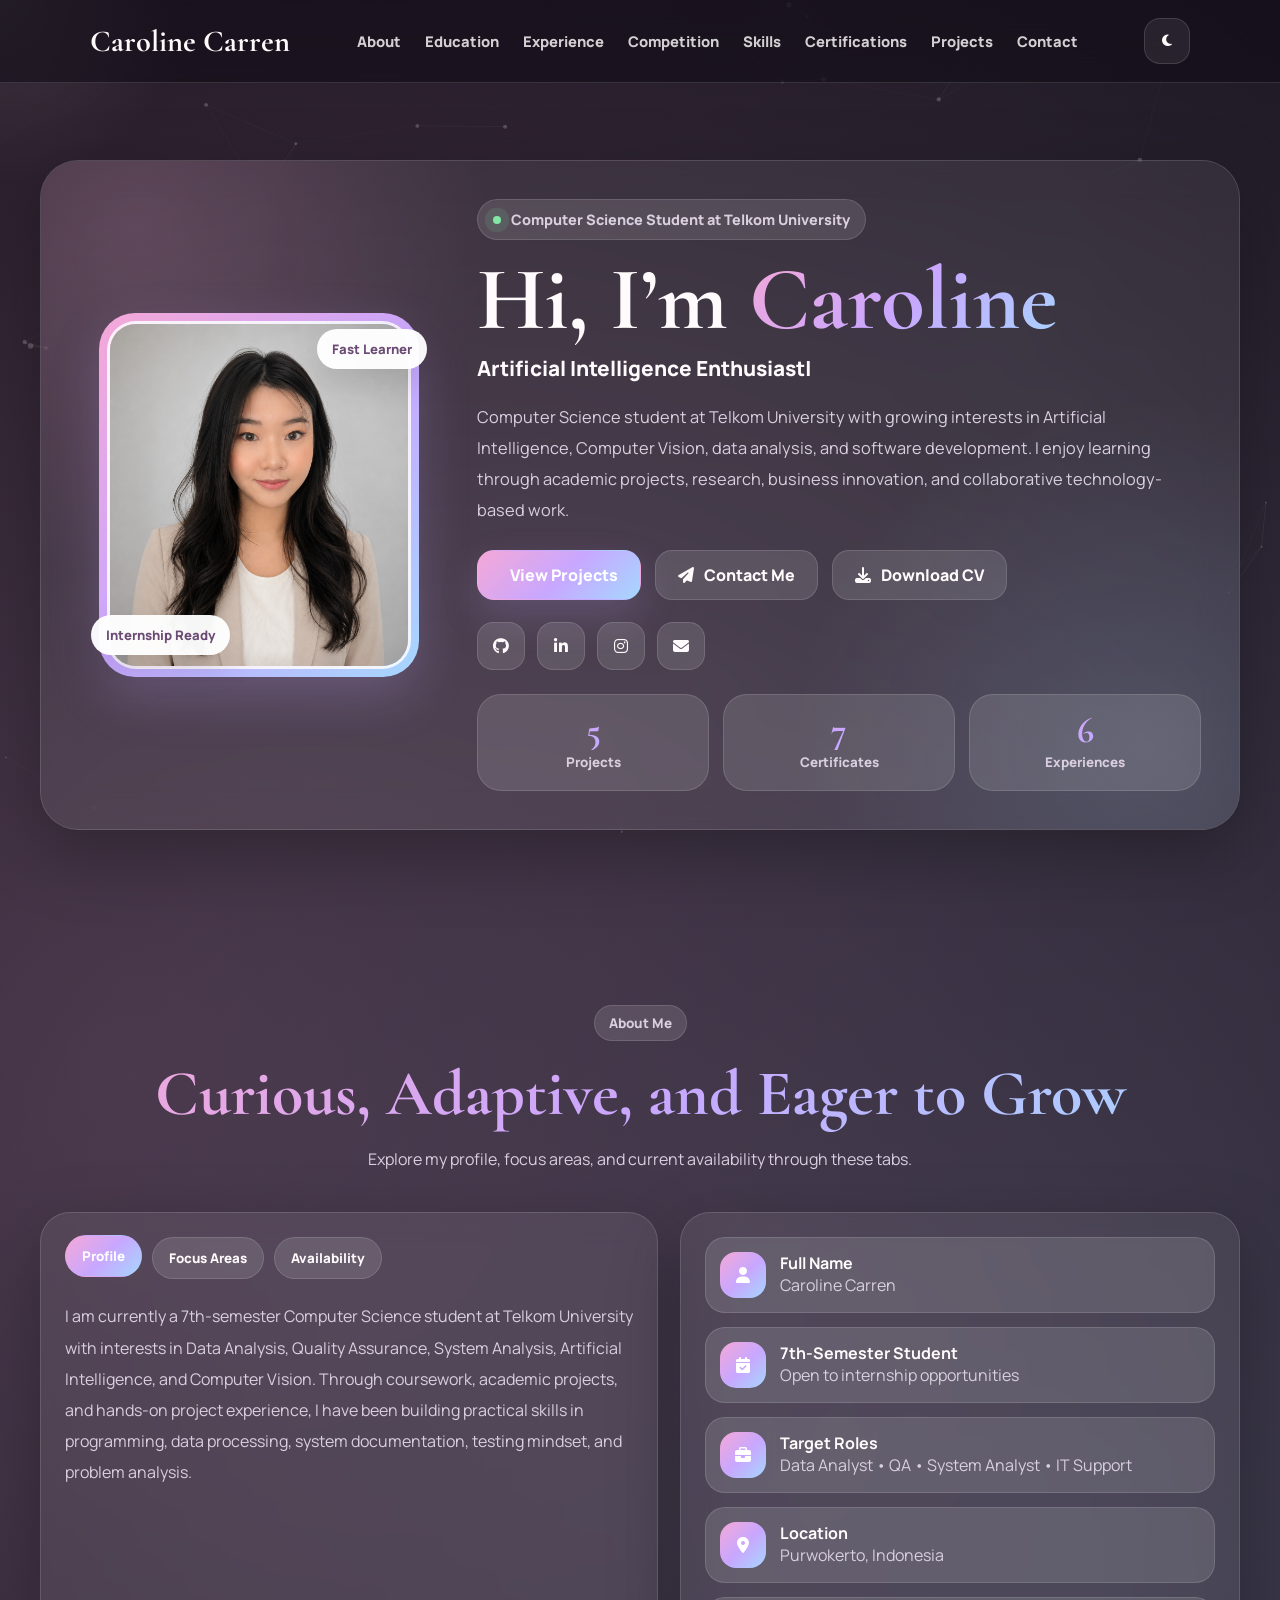
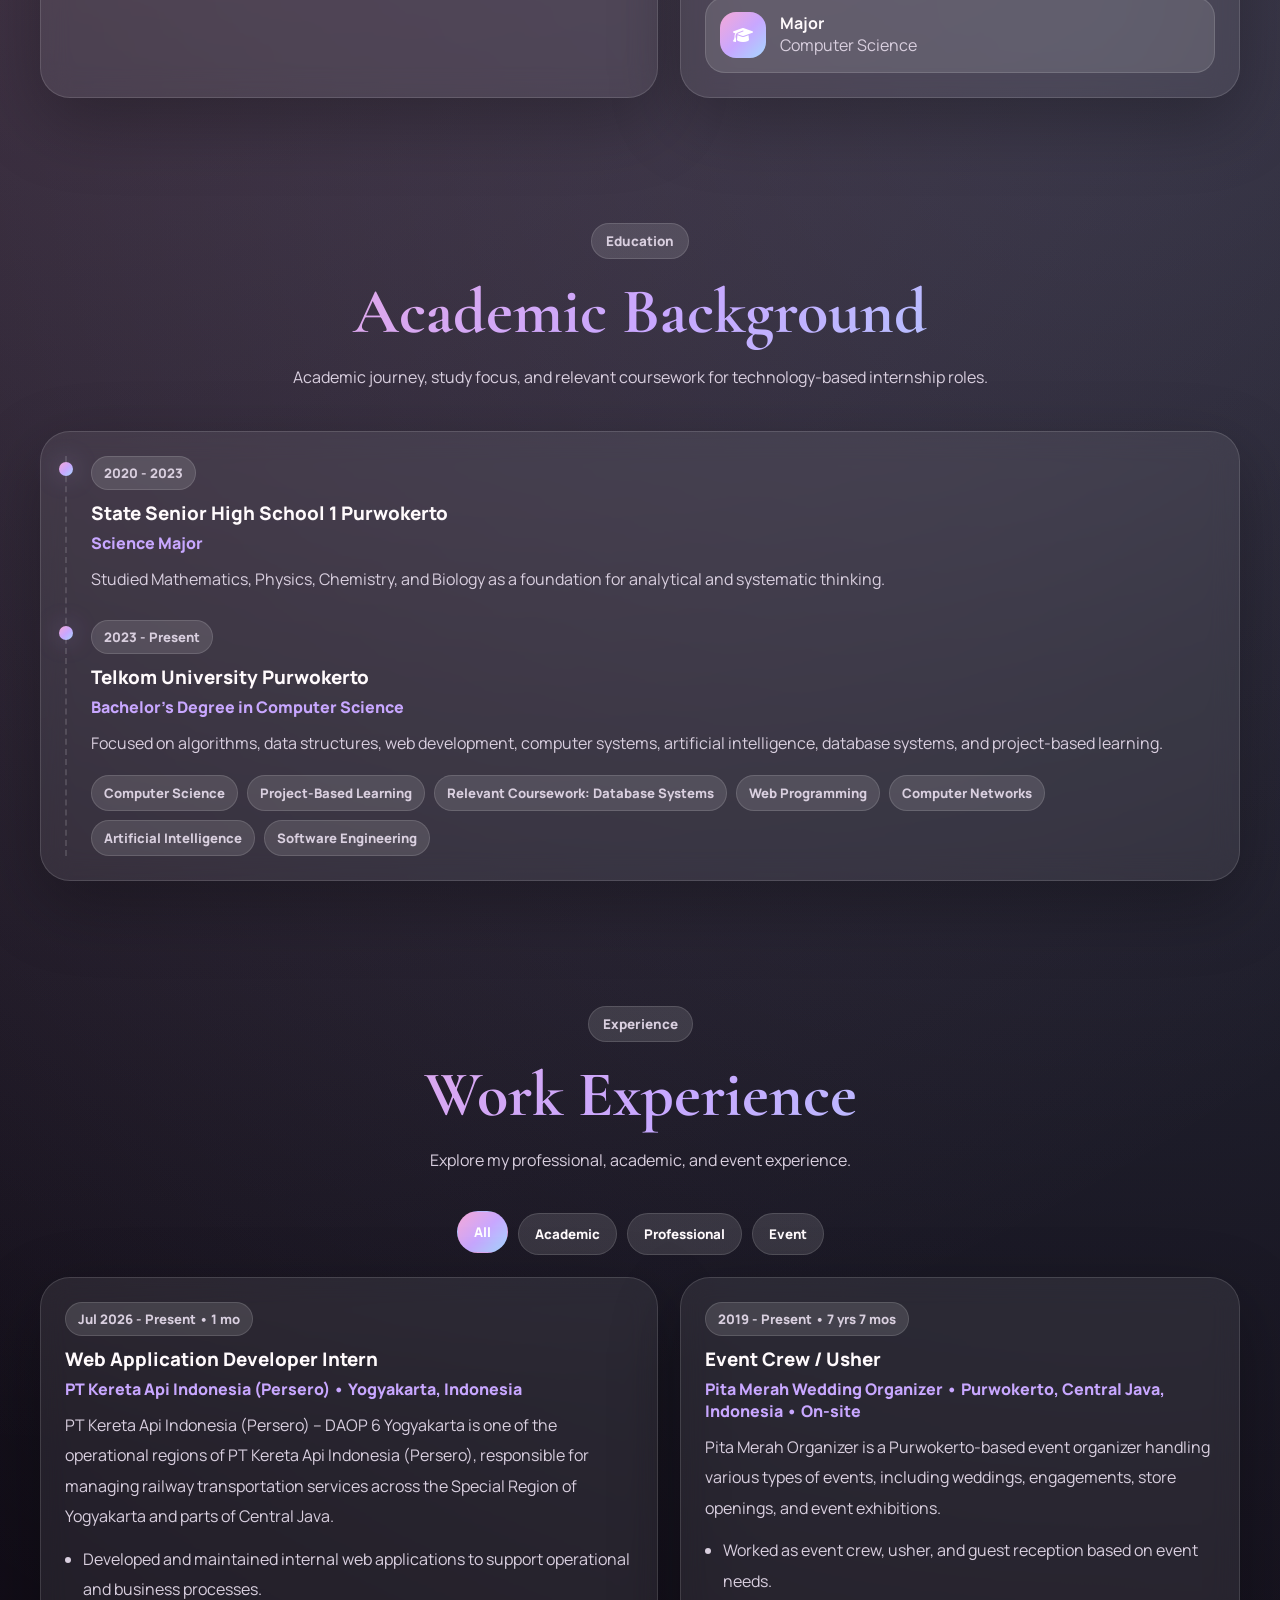
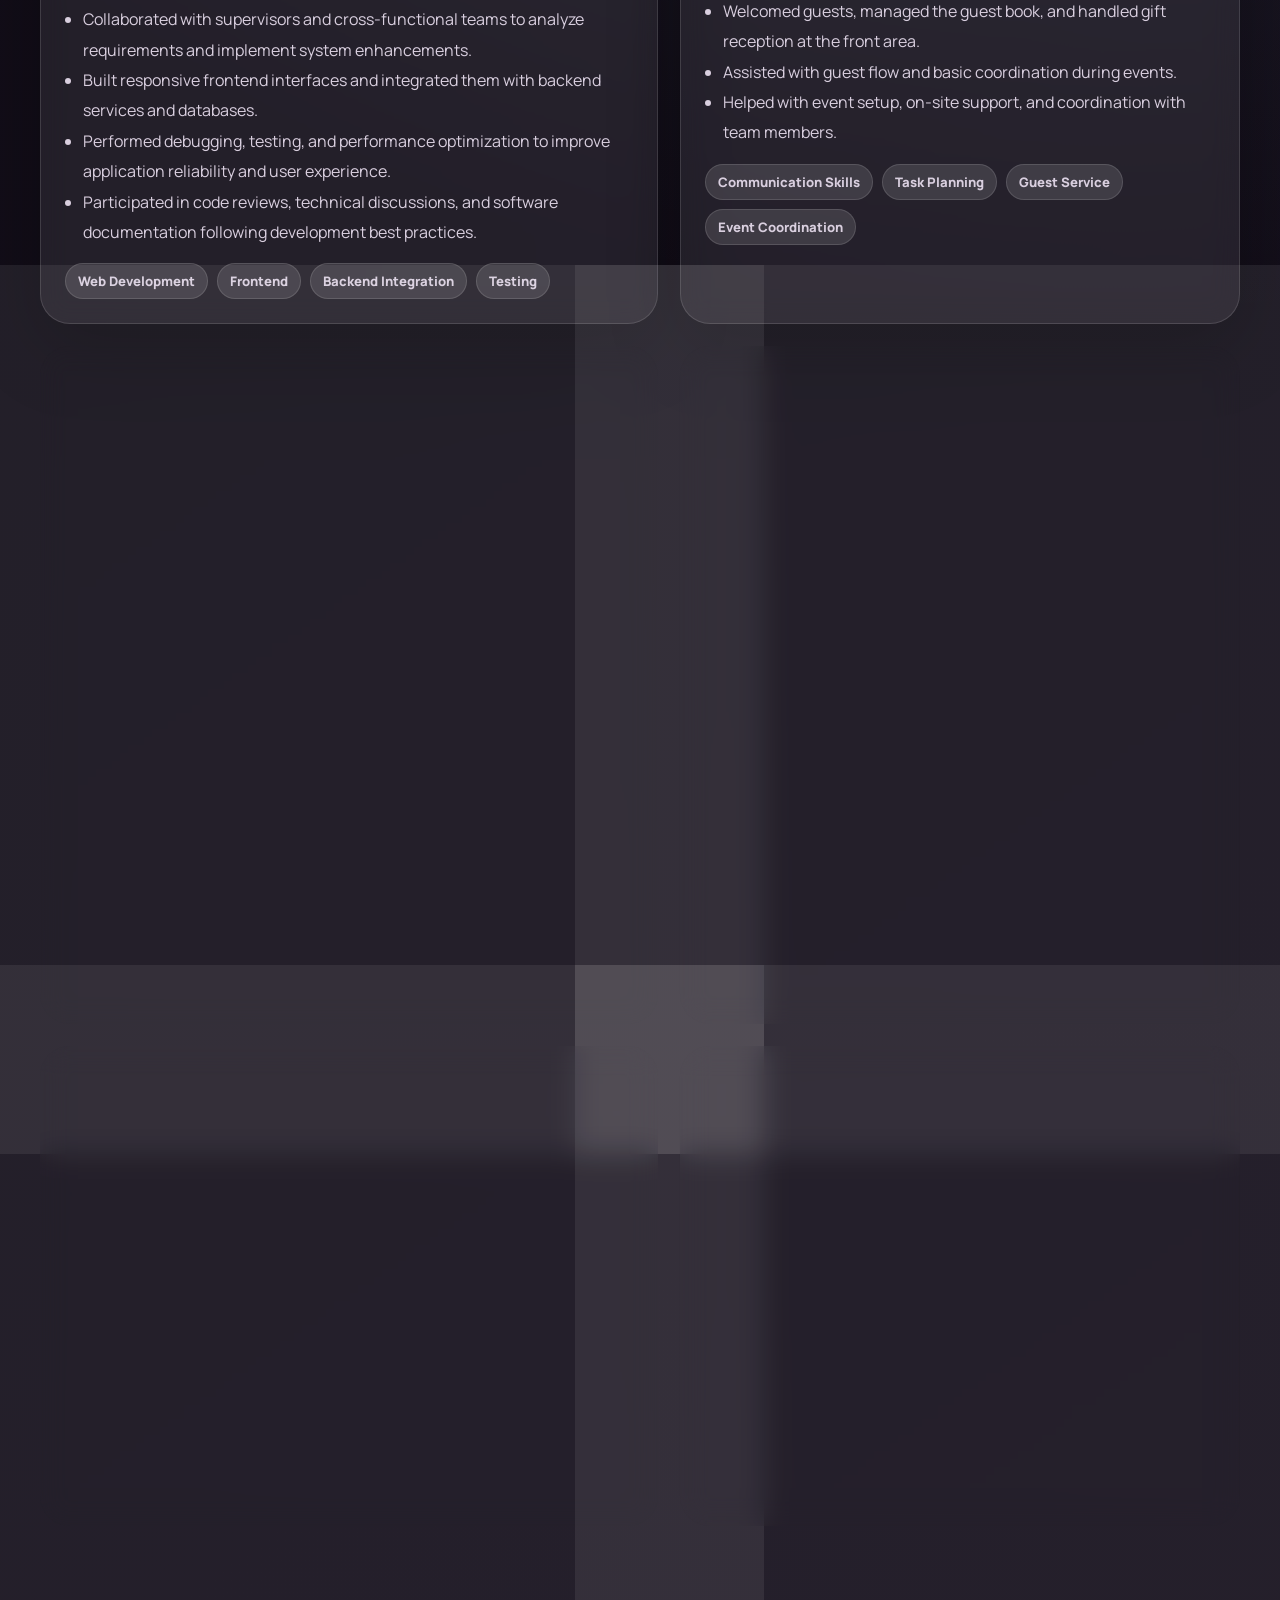
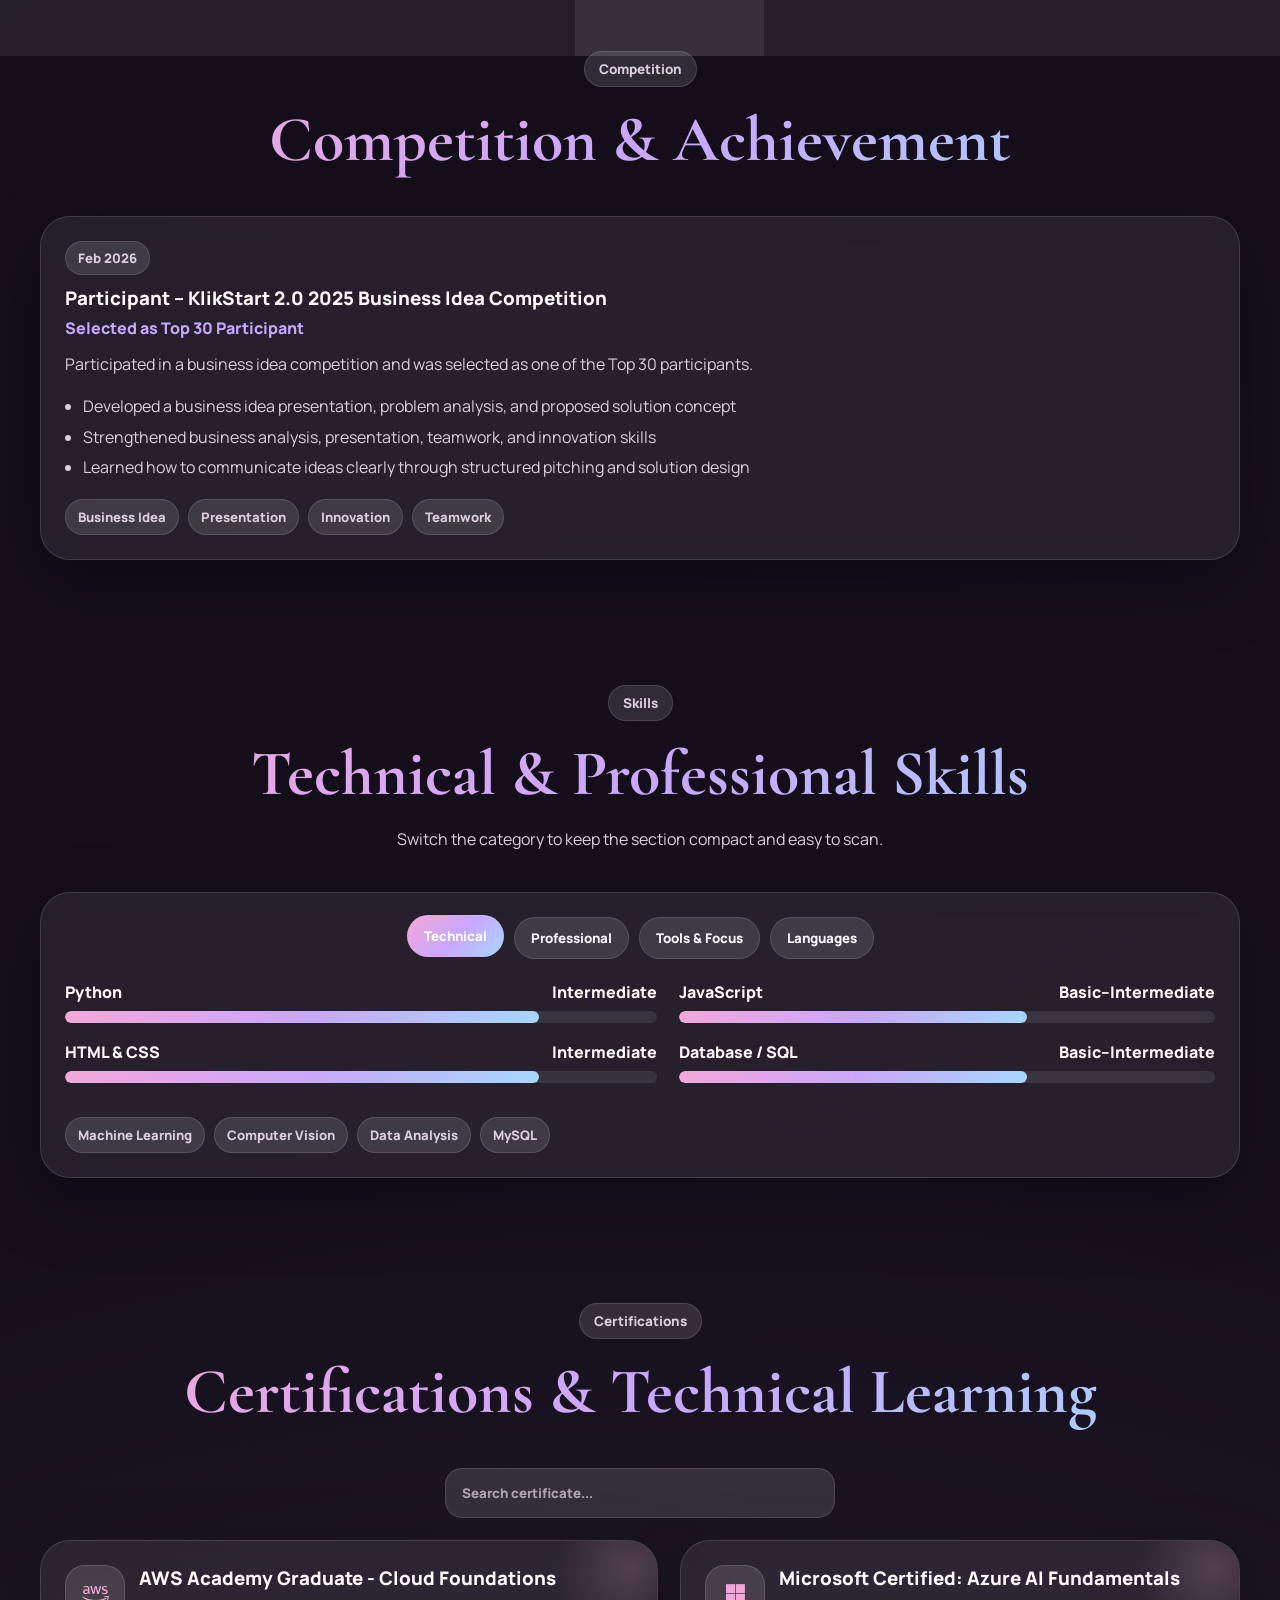
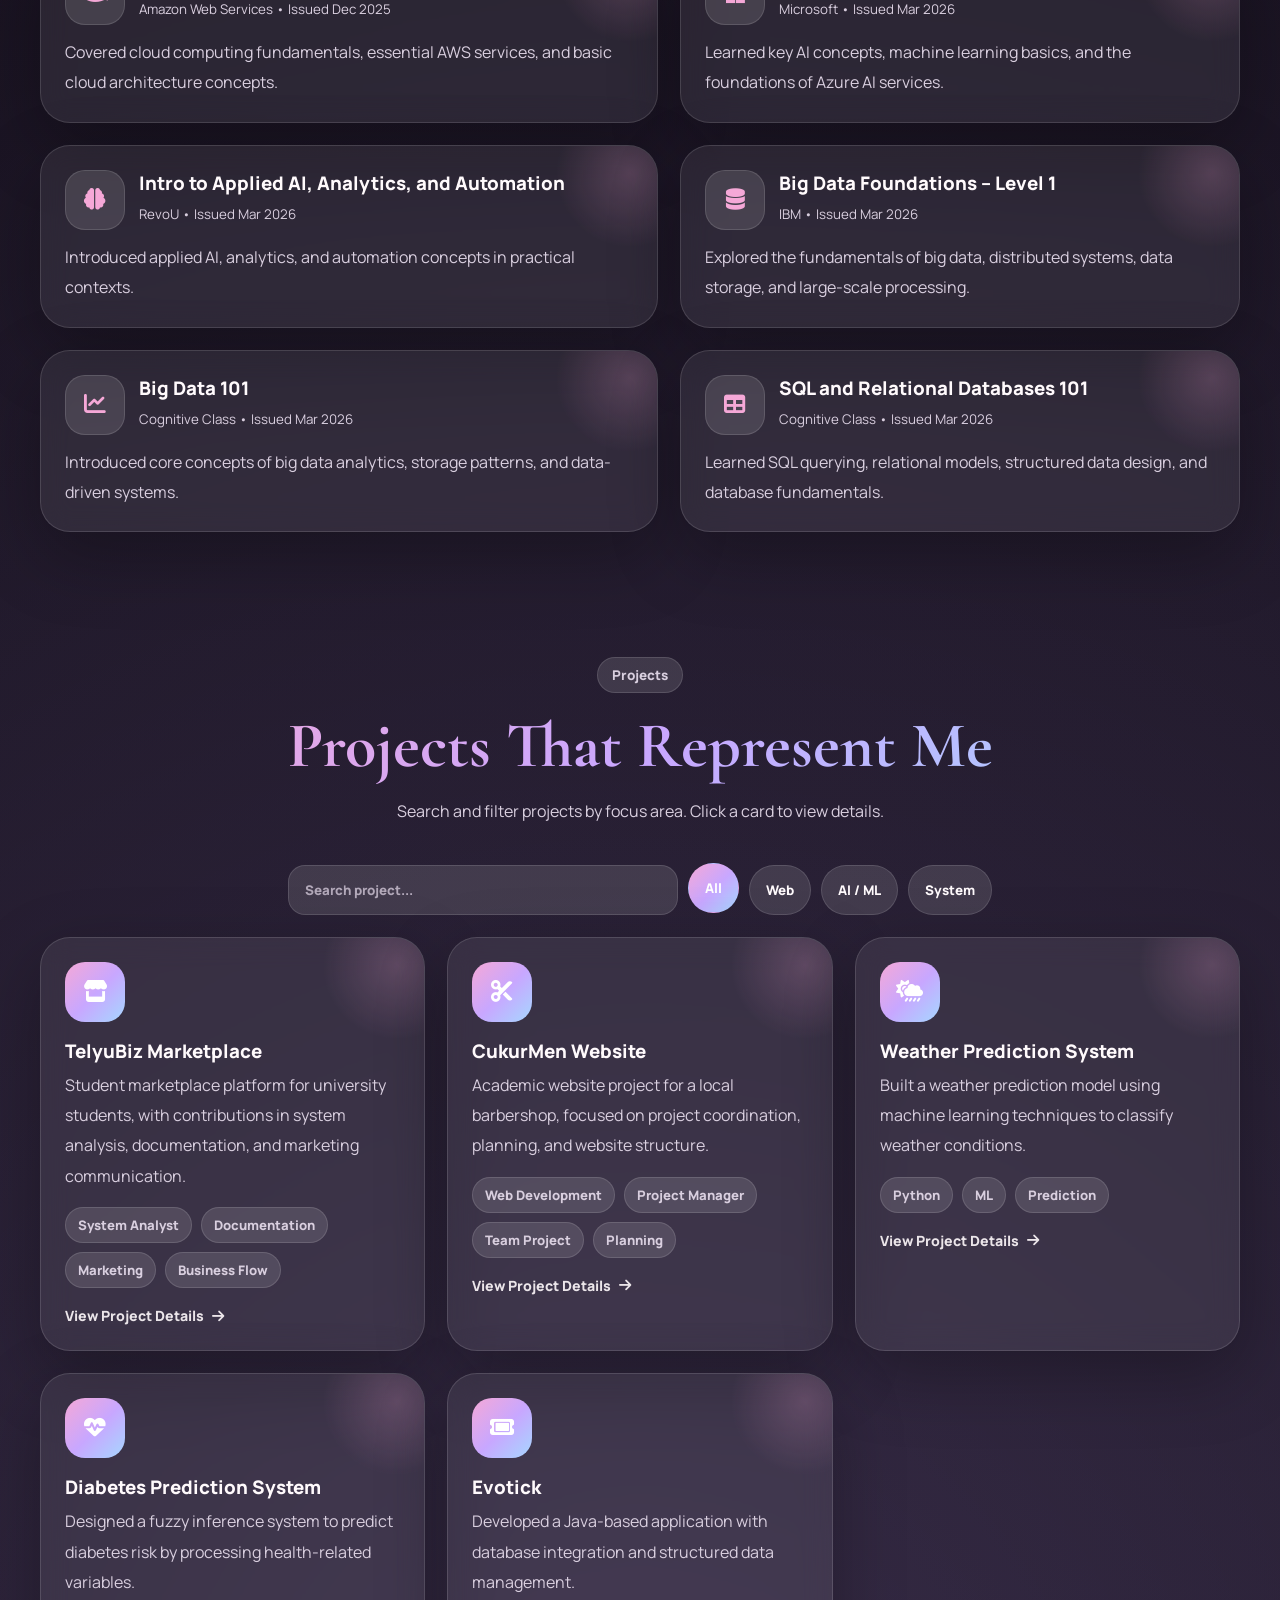
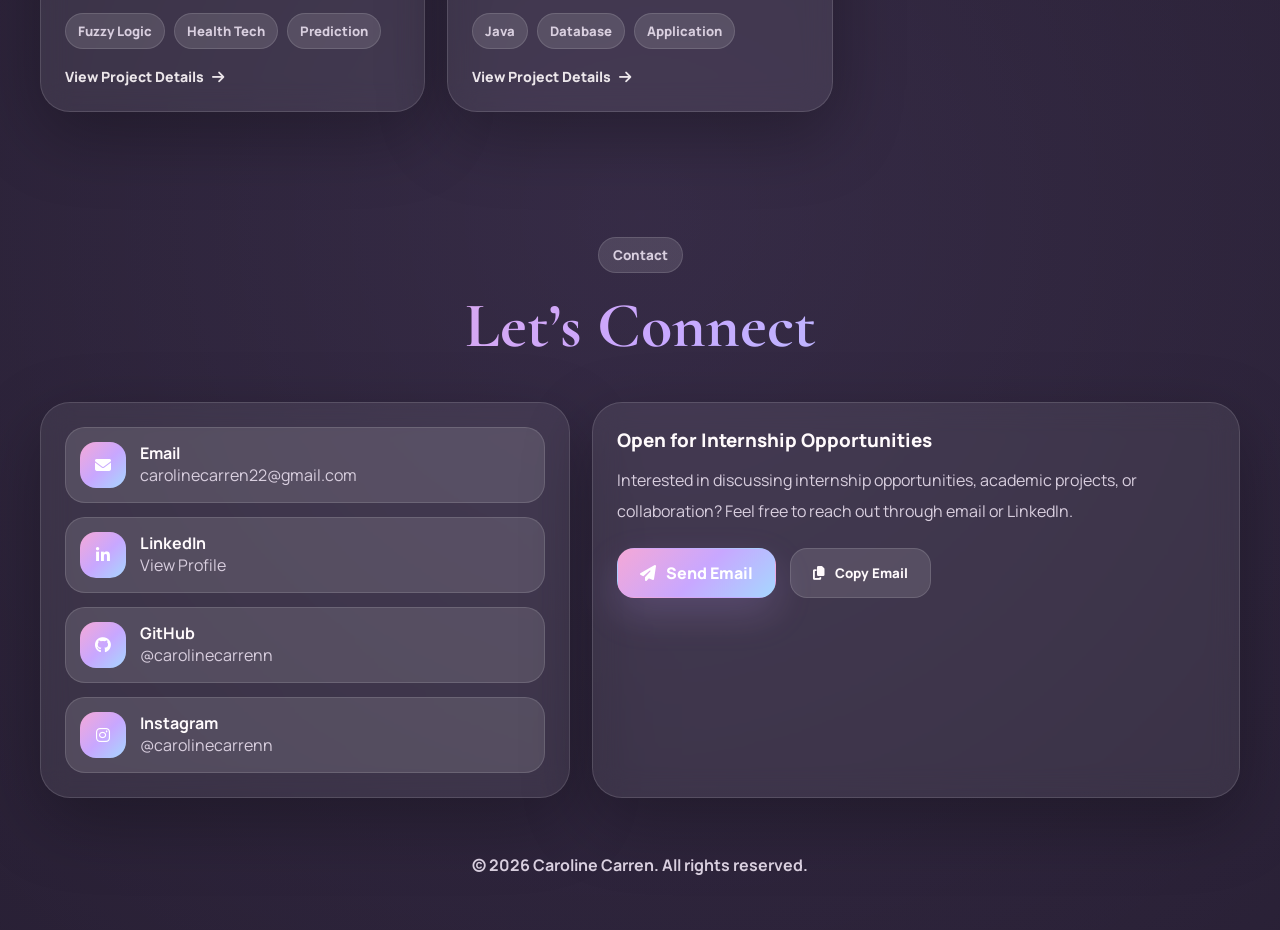
==== commit fe3d9ed8: "Update index.html" ====
--- a/index.html
+++ b/index.html
@@ -1052,11 +1052,11 @@
           </div>
 
           <div class="hero-content">
-            <div class="badge"><span class="dot"></span> Informatics Student • Telkom University • Open to Internship</div>
+            <div class="badge"><span class="dot"></span> Computer Science Student at Telkom University</div>
             <h1>Hi, I’m <span class="gradient-text">Caroline</span></h1>
             <div class="typing" id="typingText"></div>
             <p class="hero-desc">
-              Informatics student with growing interests in Artificial Intelligence, Computer Vision, data analysis, and software development. I enjoy learning through academic projects, research, business innovation, and collaborative technology-based work.
+              Computer Science student at Telkom University with growing interests in Artificial Intelligence, Computer Vision, data analysis, and software development. I enjoy learning through academic projects, research, business innovation, and collaborative technology-based work.
             </p>
 
             <div class="buttons">
@@ -1073,9 +1073,9 @@
             </div>
 
             <div class="stats">
-              <div class="stat"><span class="stat-number" data-count="7">0</span><small>Projects</small></div>
+              <div class="stat"><span class="stat-number" data-count="5">0</span><small>Projects</small></div>
               <div class="stat"><span class="stat-number" data-count="7">0</span><small>Certificates</small></div>
-              <div class="stat"><span class="stat-number" data-count="5">0</span><small>Core Roles</small></div>
+              <div class="stat"><span class="stat-number" data-count="6">0</span><small>Experiences</small></div>
             </div>
           </div>
         </div>
@@ -1099,7 +1099,7 @@
             </div>
 
             <div class="panel active" id="profile">
-              I am currently a 6th-semester Informatics student at Telkom University Purwokerto with interests in Data Analysis, Quality Assurance, System Analysis, Artificial Intelligence, and Computer Vision. Through coursework, academic projects, and hands-on project experience, I have been building practical skills in programming, data processing, system documentation, testing mindset, and problem analysis.
+              I am currently a 7th-semester Computer Science student at Telkom University with interests in Data Analysis, Quality Assurance, System Analysis, Artificial Intelligence, and Computer Vision. Through coursework, academic projects, and hands-on project experience, I have been building practical skills in programming, data processing, system documentation, testing mindset, and problem analysis.
             </div>
             <div class="panel" id="focus">
               My current focus includes Data Analysis, Quality Assurance, System Analysis, project documentation, and web-based project development. I also have academic exposure to Computer Vision, pose estimation, and Deep Learning concepts through my ongoing final project research.
@@ -1111,10 +1111,10 @@
 
           <div class="card reveal">
             <div class="info-item"><i class="fas fa-user"></i><div><strong>Full Name</strong><br><span>Caroline Carren</span></div></div>
-            <div class="info-item"><i class="fas fa-calendar-check"></i><div><strong>6th-Semester Student</strong><br><span>Open to internship opportunities</span></div></div>
+            <div class="info-item"><i class="fas fa-calendar-check"></i><div><strong>7th-Semester Student</strong><br><span>Open to internship opportunities</span></div></div>
             <div class="info-item"><i class="fas fa-briefcase"></i><div><strong>Target Roles</strong><br><span>Data Analyst • QA • System Analyst • IT Support</span></div></div>
             <div class="info-item"><i class="fas fa-location-dot"></i><div><strong>Location</strong><br><span>Purwokerto, Indonesia</span></div></div>
-            <div class="info-item"><i class="fas fa-graduation-cap"></i><div><strong>Major</strong><br><span>Informatics Engineering</span></div></div>
+            <div class="info-item"><i class="fas fa-graduation-cap"></i><div><strong>Major</strong><br><span>Computer Science</span></div></div>
           </div>
         </div>
       </div>
@@ -1140,10 +1140,10 @@
             <div class="timeline-item">
               <span class="date">2023 - Present</span>
               <h3>Telkom University Purwokerto</h3>
-              <div class="sub">Bachelor's Degree in Informatics Engineering</div>
+              <div class="sub">Bachelor's Degree in Computer Science</div>
               <p class="muted">Focused on algorithms, data structures, web development, computer systems, artificial intelligence, database systems, and project-based learning.</p>
               <div class="tags">
-                <span>Informatics Engineering</span>
+                <span>Computer Science</span>
                 <span>Project-Based Learning</span>
                 <span>Relevant Coursework: Database Systems</span>
                 <span>Web Programming</span>
@@ -1161,8 +1161,8 @@
       <div class="container">
         <div class="section-head reveal">
           <span class="kicker">Experience</span>
-          <h2 class="section-title">Work & Project Experience</h2>
-          <p class="section-sub">Filter by category to quickly explore relevant experience.</p>
+          <h2 class="section-title">Work Experience</h2>
+          <p class="section-sub">Explore my professional, academic, and event experience.</p>
         </div>
 
         <div class="filter-row reveal">
@@ -1173,79 +1173,100 @@
         </div>
 
         <div class="grid-2">
+          <div class="exp-item" data-exp="professional">
+            <div class="card reveal">
+              <span class="date">Jul 2026 - Present &bull; 1 mo</span>
+              <h3>Web Application Developer Intern</h3>
+              <div class="sub">PT Kereta Api Indonesia (Persero) &bull; Yogyakarta, Indonesia</div>
+              <p class="muted">PT Kereta Api Indonesia (Persero) &ndash; DAOP 6 Yogyakarta is one of the operational regions of PT Kereta Api Indonesia (Persero), responsible for managing railway transportation services across the Special Region of Yogyakarta and parts of Central Java.</p>
+              <ul class="list">
+                <li>Developed and maintained internal web applications to support operational and business processes.</li>
+                <li>Collaborated with supervisors and cross-functional teams to analyze requirements and implement system enhancements.</li>
+                <li>Built responsive frontend interfaces and integrated them with backend services and databases.</li>
+                <li>Performed debugging, testing, and performance optimization to improve application reliability and user experience.</li>
+                <li>Participated in code reviews, technical discussions, and software documentation following development best practices.</li>
+              </ul>
+              <div class="tags"><span>Web Development</span><span>Frontend</span><span>Backend Integration</span><span>Testing</span></div>
+            </div>
+          </div>
+
+          <div class="exp-item" data-exp="event professional">
+            <div class="card reveal">
+              <span class="date">2019 - Present &bull; 7 yrs 7 mos</span>
+              <h3>Event Crew / Usher</h3>
+              <div class="sub">Pita Merah Wedding Organizer &bull; Purwokerto, Central Java, Indonesia &bull; On-site</div>
+              <p class="muted">Pita Merah Organizer is a Purwokerto-based event organizer handling various types of events, including weddings, engagements, store openings, and event exhibitions.</p>
+              <ul class="list">
+                <li>Worked as event crew, usher, and guest reception based on event needs.</li>
+                <li>Welcomed guests, managed the guest book, and handled gift reception at the front area.</li>
+                <li>Assisted with guest flow and basic coordination during events.</li>
+                <li>Helped with event setup, on-site support, and coordination with team members.</li>
+              </ul>
+              <div class="tags"><span>Communication Skills</span><span>Task Planning</span><span>Guest Service</span><span>Event Coordination</span></div>
+            </div>
+          </div>
+
+          <div class="exp-item" data-exp="event professional">
+            <div class="card reveal">
+              <span class="date">Jul 2026 &bull; 1 mo</span>
+              <h3>Event Marketing Staff</h3>
+              <div class="sub">Heybee Visual &bull; Purwokerto, Jawa Tengah, Indonesia &bull; On-site</div>
+              <p class="muted">Heybee Visual is a Purwokerto-based photography brand offering flexible nationwide services.</p>
+              <ul class="list">
+                <li>Distributed brochures and promotional materials to event visitors.</li>
+                <li>Explained photography service details to attendees and answered basic questions.</li>
+                <li>Assisted in engaging visitors at the booth during events.</li>
+                <li>Helped with booth setup and on-site event activities.</li>
+              </ul>
+              <div class="tags"><span>Marketing Communication</span><span>Customer Engagement</span><span>Booth Support</span><span>On-site</span></div>
+            </div>
+          </div>
+
+          <div class="exp-item" data-exp="professional">
+            <div class="card reveal">
+              <span class="date">Jun 2026 - Jul 2026 &bull; 2 mos</span>
+              <h3>Full Stack Developer Intern</h3>
+              <div class="sub">Elsotel &bull; Internship</div>
+              <p class="muted">Elsotel Purwokerto is a hospitality company in Purwokerto, Indonesia, offering hotel accommodation, restaurant services, meeting facilities, and event venues for both business and leisure travelers.</p>
+              <ul class="list">
+                <li>Developed and maintained the company&rsquo;s official hotel website as a Full Stack Developer Intern.</li>
+                <li>Built responsive web applications using React, TypeScript, Tailwind CSS, and Supabase.</li>
+                <li>Implemented customer-facing features, including room reservations, restaurant, promotions, gallery, and user dashboard modules.</li>
+                <li>Developed administrative features for managing rooms, bookings, website content, and hotel operations.</li>
+                <li>Optimized application performance, resolved bugs, and collaborated with stakeholders to deliver new features throughout the development process.</li>
+              </ul>
+              <div class="tags"><span>React.js</span><span>TypeScript</span><span>Tailwind CSS</span><span>Supabase</span></div>
+            </div>
+          </div>
+
           <div class="exp-item" data-exp="academic professional">
             <div class="card reveal">
-              <span class="date">2026 - Present</span>
-              <h3>Practicum Assistant – Computer Networks</h3>
-              <div class="sub">Telkom University Purwokerto</div>
+              <span class="date">Mar 2026 - Jul 2026 &bull; 5 mos</span>
+              <h3>Practicum Assistant &ndash; Computer Networks</h3>
+              <div class="sub">Universitas Telkom &bull; Purwokerto, Central Java, Indonesia &bull; On-site</div>
               <p class="muted">Assisted in teaching Computer Networks practicum sessions for approximately 50 students.</p>
               <ul class="list">
-                <li>Guided students in understanding networking concepts, practical configurations, and troubleshooting processes</li>
-                <li>Supported practicum preparation, class coordination, student assistance, and evaluation activities</li>
-                <li>Strengthened communication, teaching, problem-solving, and technical explanation skills</li>
+                <li>Guided students in understanding networking concepts, practical configurations, and troubleshooting processes.</li>
+                <li>Supported practicum preparation, class coordination, student assistance, and evaluation activities.</li>
+                <li>Strengthened communication, teaching, problem-solving, and technical explanation skills.</li>
               </ul>
-              <div class="tags"><span>Computer Networks</span><span>Teaching Assistant</span><span>Troubleshooting</span><span>Technical Explanation</span></div>
-            </div>
-          </div>
-
-          <div class="exp-item" data-exp="academic professional">
-            <div class="card reveal">
-              <span class="date">Mar 2026 - Jun 2026</span>
-              <h3>TelyuBiz Marketplace – Computing Project</h3>
-              <div class="sub">System Analyst • Marketing • Documentation</div>
-              <p class="muted">Developed a student marketplace platform to support buying and selling activities among university students.</p>
-              <ul class="list">
-                <li>Analyzed system requirements, user needs, business flow, and core platform features</li>
-                <li>Prepared documentation from scratch, including requirements, business process, system explanation, and supporting documents</li>
-                <li>Supported marketing and communication strategy for platform introduction and user engagement</li>
-              </ul>
-              <div class="tags"><span>System Analysis</span><span>Documentation</span><span>Marketing</span></div>
-            </div>
-          </div>
-
-          <div class="exp-item" data-exp="academic">
-            <div class="card reveal">
-              <span class="date">Jan 2026 - Present</span>
-              <h3>Human Fall Movement Phase Prediction Using Skeleton Pose</h3>
-              <div class="sub">Ongoing Academic Research Project</div>
-              <p class="muted">Currently developing an academic research project focused on predicting human fall movement phases using skeleton pose representation.</p>
-              <ul class="list">
-                <li>Utilized YOLO Pose keypoint extraction and sliding window sequence formation concepts</li>
-                <li>Worked with data preprocessing, pose-based feature representation, and evaluation metrics</li>
-                <li>Prepared technical research documentation and strengthened academic writing skills</li>
-                <li>Built understanding in computer vision, machine learning, Python, and data analysis</li>
-              </ul>
-              <div class="tags"><span>Computer Vision</span><span>Machine Learning</span><span>Python</span><span>Research</span></div>
+              <div class="tags"><span>Troubleshooting</span><span>Computer Networks</span><span>Teaching</span><span>Technical Explanation</span></div>
             </div>
           </div>
 
           <div class="exp-item" data-exp="event professional">
             <div class="card reveal">
-              <span class="date">Nov 2020 - Apr 2026</span>
-              <h3>Event Crew / Usher</h3>
-              <div class="sub">Pita Merah Wedding Organizer • Purwokerto</div>
-              <p class="muted">Worked in a dynamic event environment that required communication, coordination, and guest service.</p>
+              <span class="date">Jul 2025 &bull; 1 mo</span>
+              <h3>Event Marketing Staff</h3>
+              <div class="sub">Heybee Visual &bull; Purwokerto, Jawa Tengah, Indonesia &bull; On-site</div>
+              <p class="muted">Heybee Visual is a Purwokerto-based photography brand offering flexible nationwide services.</p>
               <ul class="list">
-                <li>Welcomed guests, managed the guest book, and handled gift reception</li>
-                <li>Assisted with guest flow and basic event coordination</li>
-                <li>Supported event setup and on-site teamwork</li>
+                <li>Distributed brochures and promotional materials to event visitors.</li>
+                <li>Explained photography service details to attendees and answered basic questions.</li>
+                <li>Assisted in engaging visitors at the booth during events.</li>
+                <li>Helped with booth setup and on-site event activities.</li>
               </ul>
-              <div class="tags"><span>Communication</span><span>Teamwork</span><span>Coordination</span></div>
-            </div>
-          </div>
-
-          <div class="exp-item" data-exp="event professional">
-            <div class="card reveal">
-              <span class="date">Jul 2025</span>
-              <h3>Event Marketing Staff</h3>
-              <div class="sub">Heybee Visual • Purwokerto</div>
-              <p class="muted">Supported promotional activities and audience engagement during events for a local photography brand.</p>
-              <ul class="list">
-                <li>Distributed brochures and promotional materials to visitors</li>
-                <li>Explained service details and answered basic questions</li>
-                <li>Assisted in audience engagement at the booth</li>
-              </ul>
-              <div class="tags"><span>Marketing Communication</span><span>Customer Engagement</span><span>Public Interaction</span></div>
+              <div class="tags"><span>Marketing Communication</span><span>Customer Engagement</span><span>Booth Support</span><span>On-site</span></div>
             </div>
           </div>
         </div>
@@ -1413,14 +1434,6 @@
             <div class="project-action">View Project Details <i class="fas fa-arrow-right"></i></div>
           </div>
 
-          <div class="card project-card reveal" data-category="ai" data-project="human fall movement phase prediction skeleton pose yolo pose machine learning ai python research" data-title="Human Fall Movement Phase Prediction" data-desc="Ongoing academic research project for final assignment preparation. The research focuses on predicting human fall movement phases using skeleton pose representation, YOLO Pose keypoint extraction, sliding window sequence formation, and deep learning-based modeling concepts.">
-            <div class="project-icon"><i class="fas fa-person-falling"></i></div>
-            <h3>Human Fall Movement Phase Prediction</h3>
-            <p class="muted">Ongoing final project research using skeleton pose representation for human fall movement phase prediction.</p>
-            <div class="tags"><span>Ongoing Research</span><span>YOLO Pose</span><span>Python</span><span>Deep Learning</span></div>
-            <div class="project-action">View Project Details <i class="fas fa-arrow-right"></i></div>
-          </div>
-
           <div class="card project-card reveal" data-category="web" data-project="cukurmen website barbershop project manager web development team project" data-title="CukurMen Website" data-desc="Academic web development project for a local barbershop case study. I contributed as project manager by coordinating team tasks, organizing project flow, supporting communication among members, and helping define the website structure based on project requirements.">
             <div class="project-icon"><i class="fas fa-scissors"></i></div>
             <h3>CukurMen Website</h3>
@@ -1612,7 +1625,7 @@
       'Artificial Intelligence Enthusiast',
       'Computer Vision Learner',
       'System Analyst & QA Learner',
-      'Internship-Ready Informatics Student'
+      'Computer Science Student at Telkom University'
     ];
     const typingEl = qs('#typingText');
     let typingIndex = 0;
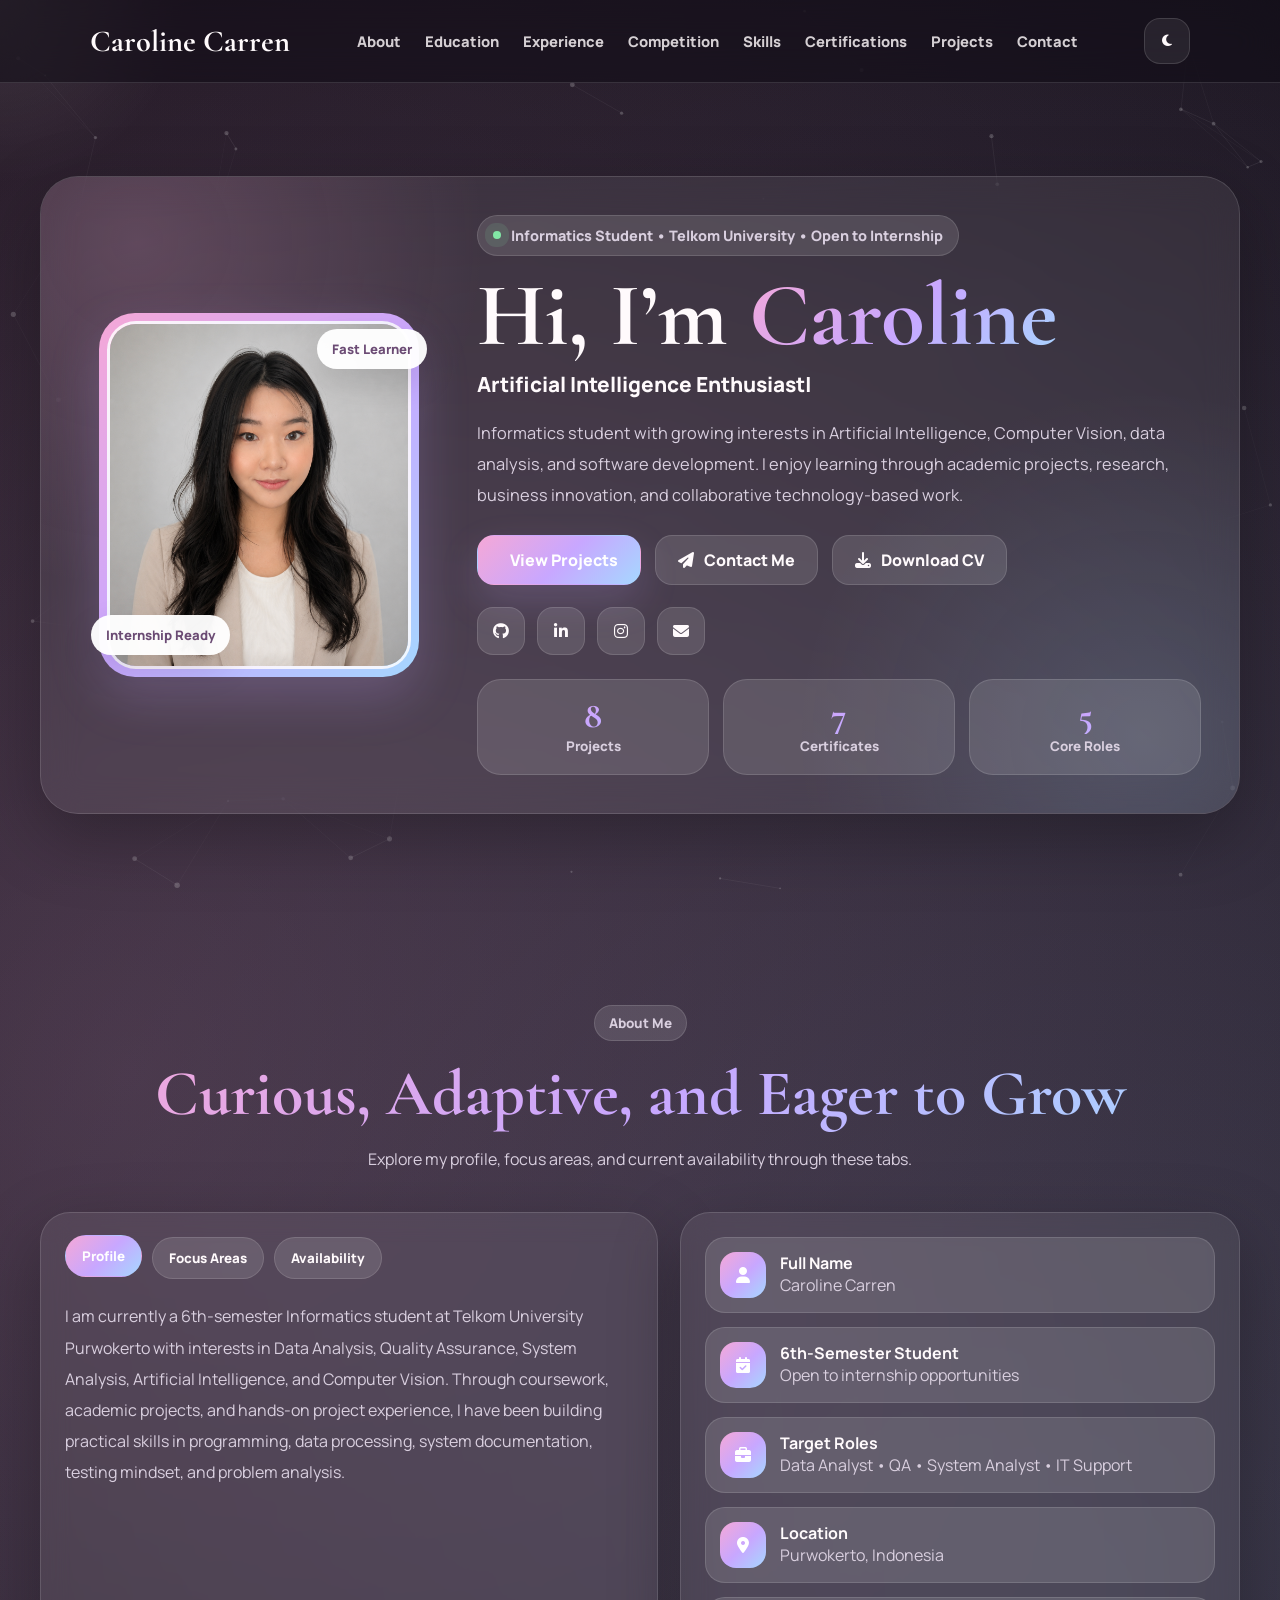
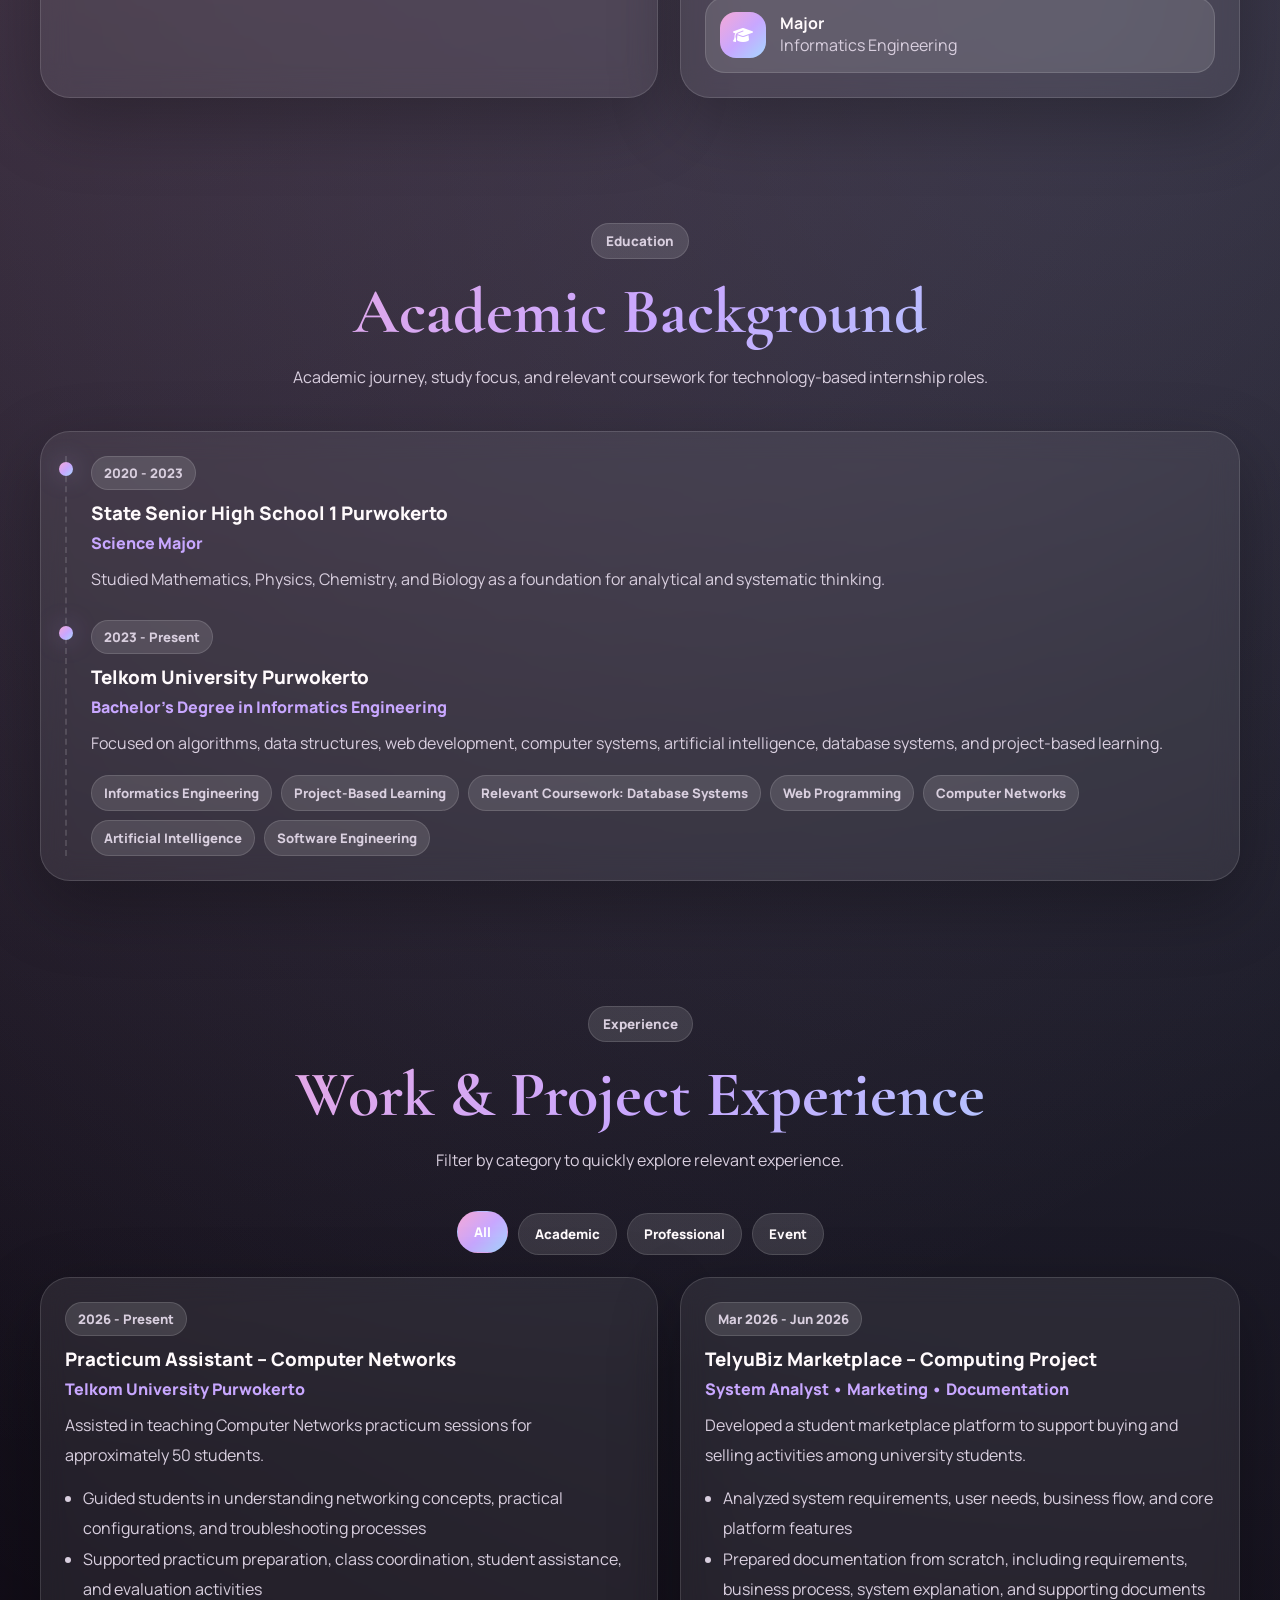
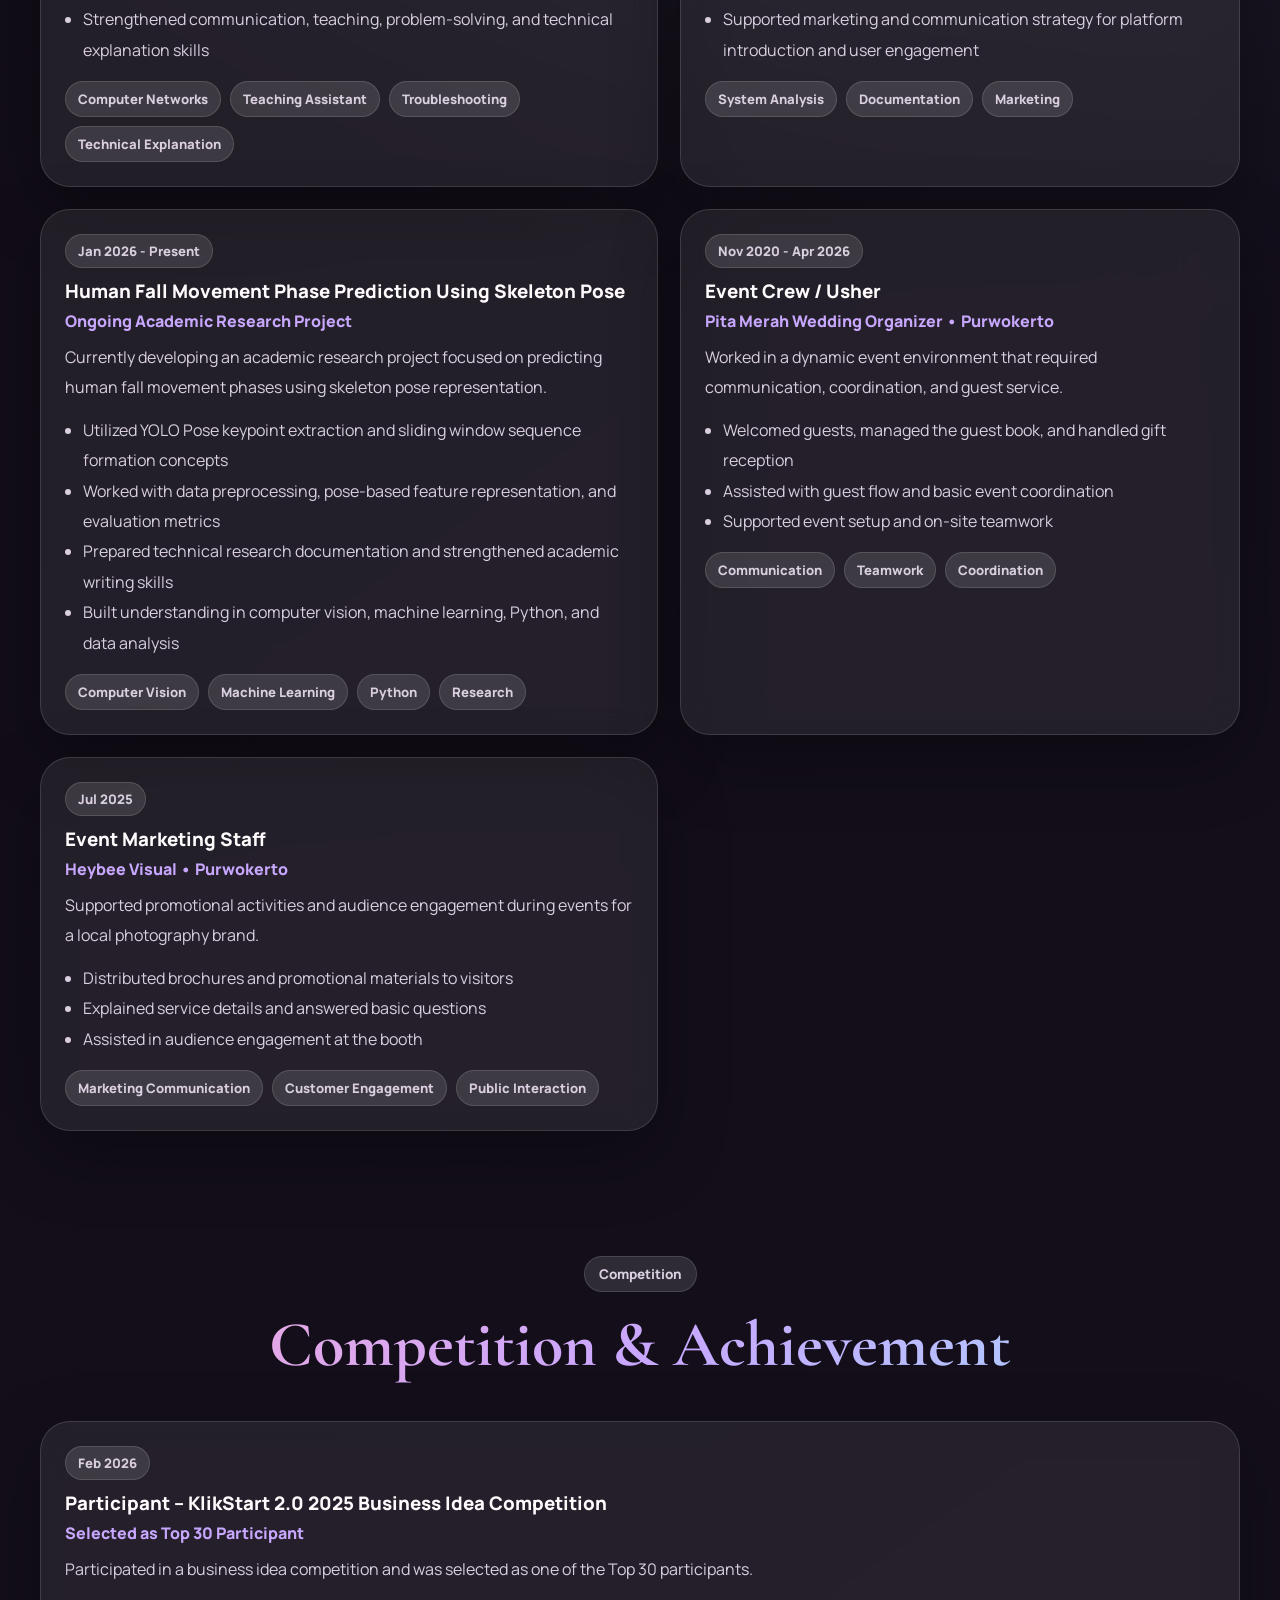
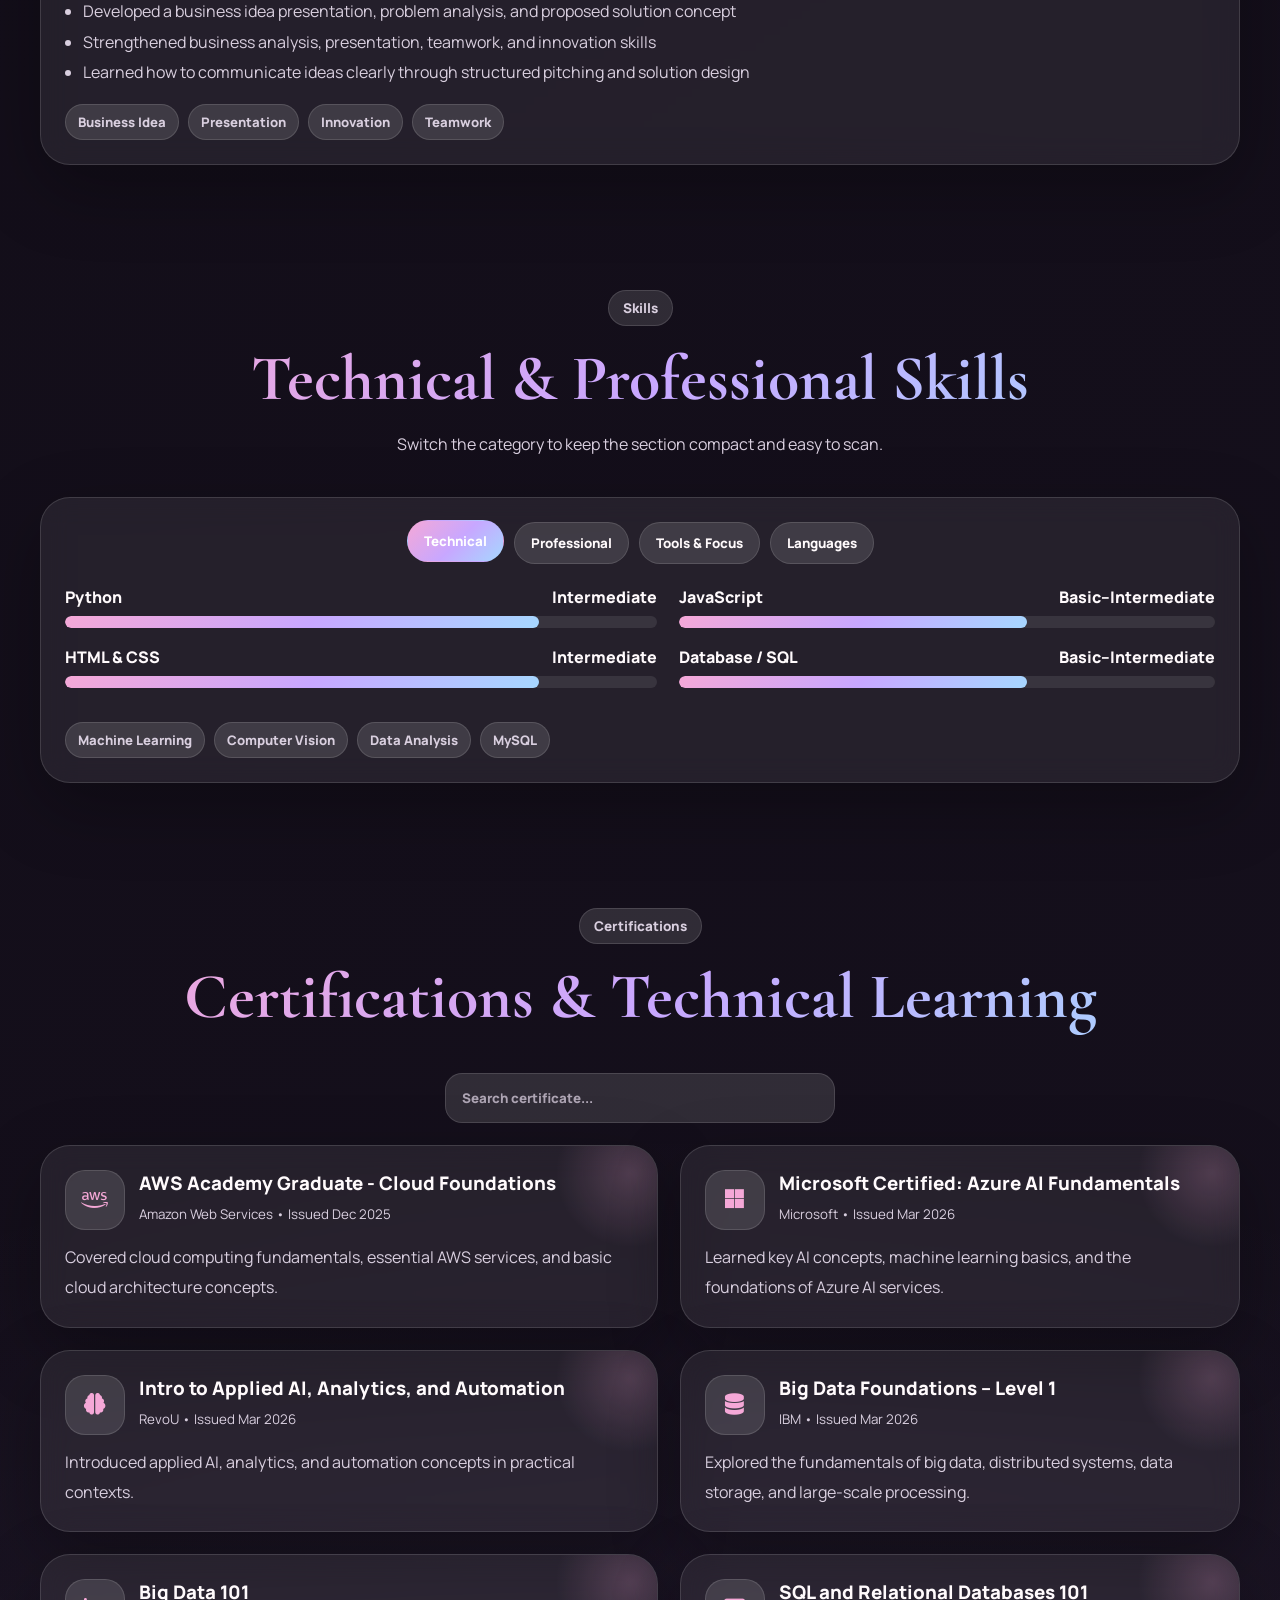
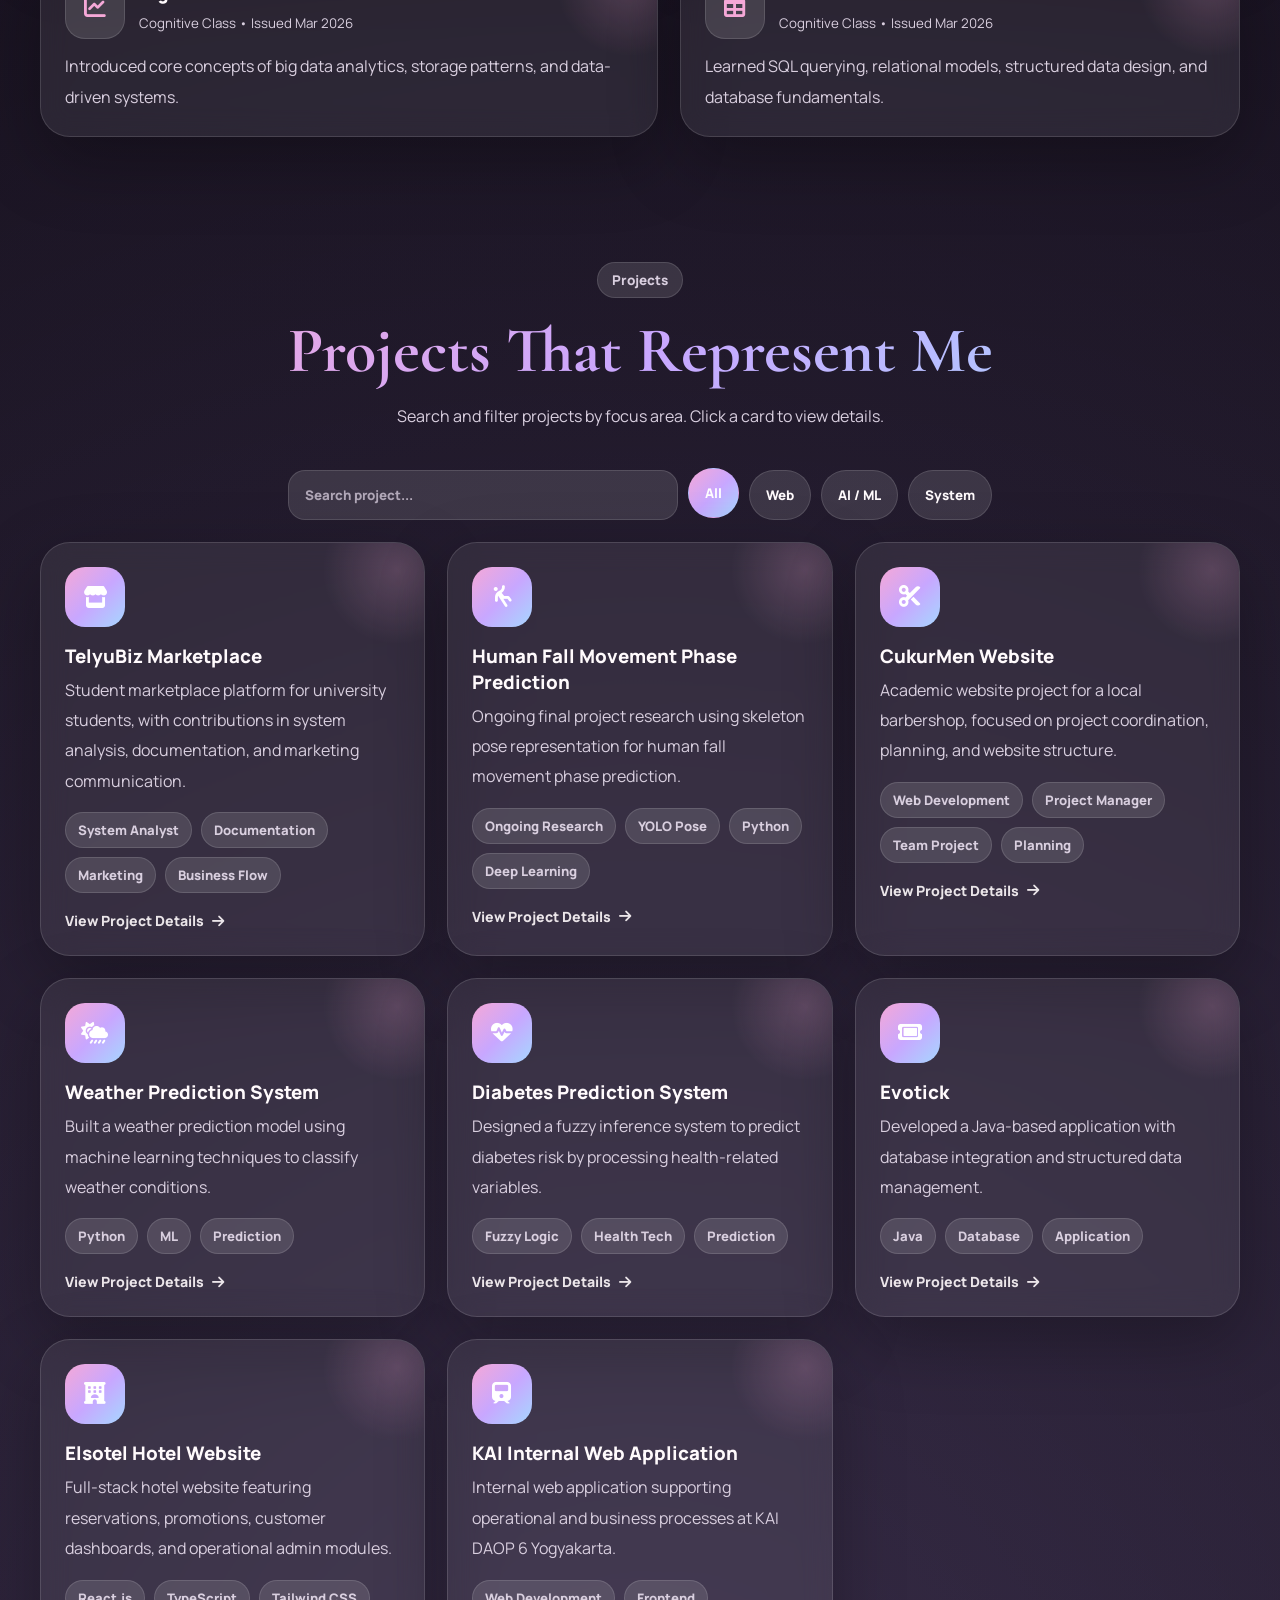
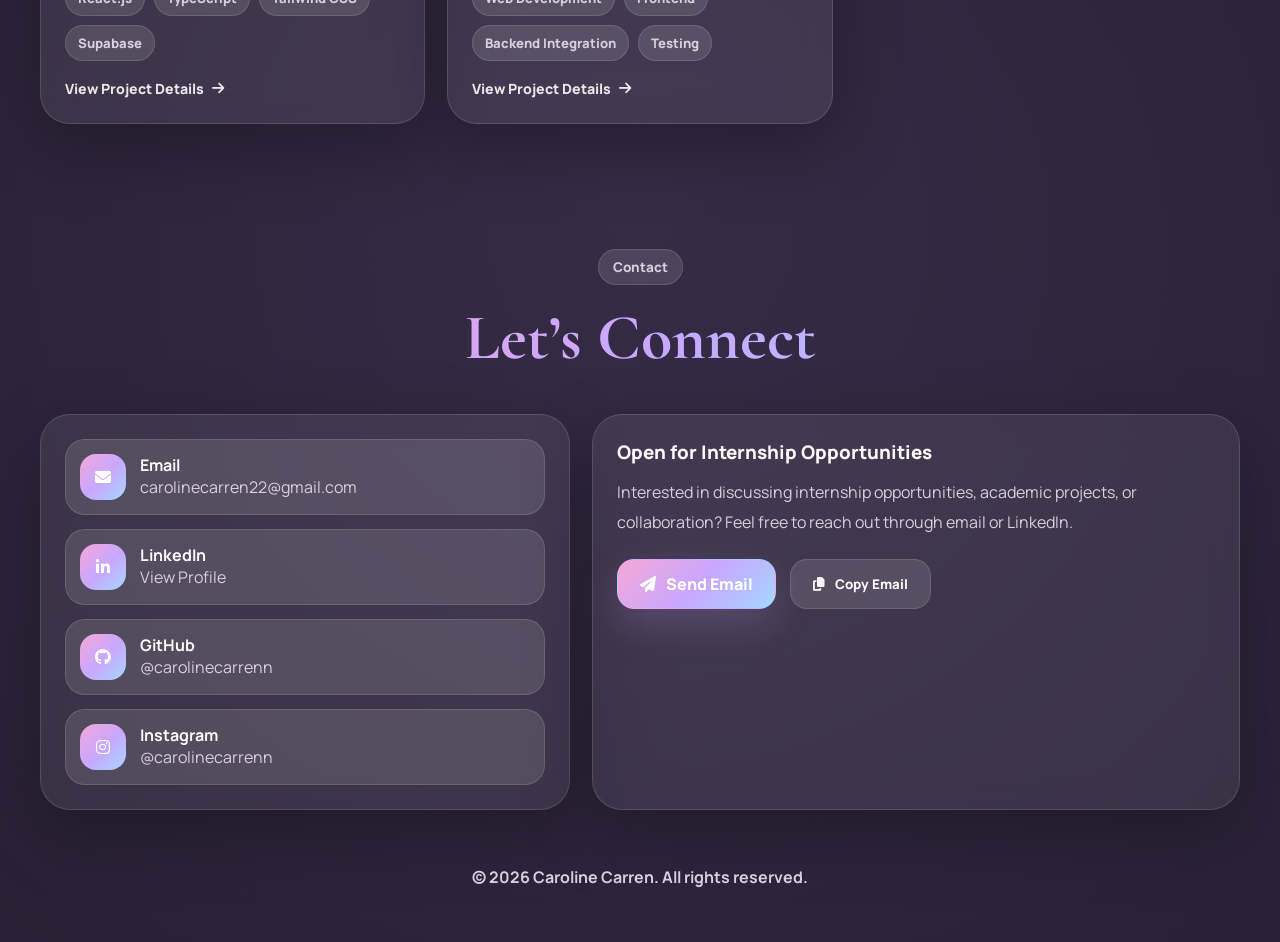
==== commit 761c588d: "Update index.html" ====
--- a/index.html
+++ b/index.html
@@ -1052,11 +1052,11 @@
           </div>
 
           <div class="hero-content">
-            <div class="badge"><span class="dot"></span> Computer Science Student at Telkom University</div>
+            <div class="badge"><span class="dot"></span> Informatics Student • Telkom University • Open to Internship</div>
             <h1>Hi, I’m <span class="gradient-text">Caroline</span></h1>
             <div class="typing" id="typingText"></div>
             <p class="hero-desc">
-              Computer Science student at Telkom University with growing interests in Artificial Intelligence, Computer Vision, data analysis, and software development. I enjoy learning through academic projects, research, business innovation, and collaborative technology-based work.
+              Informatics student with growing interests in Artificial Intelligence, Computer Vision, data analysis, and software development. I enjoy learning through academic projects, research, business innovation, and collaborative technology-based work.
             </p>
 
             <div class="buttons">
@@ -1073,9 +1073,9 @@
             </div>
 
             <div class="stats">
-              <div class="stat"><span class="stat-number" data-count="5">0</span><small>Projects</small></div>
+              <div class="stat"><span class="stat-number" data-count="8">0</span><small>Projects</small></div>
               <div class="stat"><span class="stat-number" data-count="7">0</span><small>Certificates</small></div>
-              <div class="stat"><span class="stat-number" data-count="6">0</span><small>Experiences</small></div>
+              <div class="stat"><span class="stat-number" data-count="5">0</span><small>Core Roles</small></div>
             </div>
           </div>
         </div>
@@ -1099,7 +1099,7 @@
             </div>
 
             <div class="panel active" id="profile">
-              I am currently a 7th-semester Computer Science student at Telkom University with interests in Data Analysis, Quality Assurance, System Analysis, Artificial Intelligence, and Computer Vision. Through coursework, academic projects, and hands-on project experience, I have been building practical skills in programming, data processing, system documentation, testing mindset, and problem analysis.
+              I am currently a 6th-semester Informatics student at Telkom University Purwokerto with interests in Data Analysis, Quality Assurance, System Analysis, Artificial Intelligence, and Computer Vision. Through coursework, academic projects, and hands-on project experience, I have been building practical skills in programming, data processing, system documentation, testing mindset, and problem analysis.
             </div>
             <div class="panel" id="focus">
               My current focus includes Data Analysis, Quality Assurance, System Analysis, project documentation, and web-based project development. I also have academic exposure to Computer Vision, pose estimation, and Deep Learning concepts through my ongoing final project research.
@@ -1111,10 +1111,10 @@
 
           <div class="card reveal">
             <div class="info-item"><i class="fas fa-user"></i><div><strong>Full Name</strong><br><span>Caroline Carren</span></div></div>
-            <div class="info-item"><i class="fas fa-calendar-check"></i><div><strong>7th-Semester Student</strong><br><span>Open to internship opportunities</span></div></div>
+            <div class="info-item"><i class="fas fa-calendar-check"></i><div><strong>6th-Semester Student</strong><br><span>Open to internship opportunities</span></div></div>
             <div class="info-item"><i class="fas fa-briefcase"></i><div><strong>Target Roles</strong><br><span>Data Analyst • QA • System Analyst • IT Support</span></div></div>
             <div class="info-item"><i class="fas fa-location-dot"></i><div><strong>Location</strong><br><span>Purwokerto, Indonesia</span></div></div>
-            <div class="info-item"><i class="fas fa-graduation-cap"></i><div><strong>Major</strong><br><span>Computer Science</span></div></div>
+            <div class="info-item"><i class="fas fa-graduation-cap"></i><div><strong>Major</strong><br><span>Informatics Engineering</span></div></div>
           </div>
         </div>
       </div>
@@ -1140,10 +1140,10 @@
             <div class="timeline-item">
               <span class="date">2023 - Present</span>
               <h3>Telkom University Purwokerto</h3>
-              <div class="sub">Bachelor's Degree in Computer Science</div>
+              <div class="sub">Bachelor's Degree in Informatics Engineering</div>
               <p class="muted">Focused on algorithms, data structures, web development, computer systems, artificial intelligence, database systems, and project-based learning.</p>
               <div class="tags">
-                <span>Computer Science</span>
+                <span>Informatics Engineering</span>
                 <span>Project-Based Learning</span>
                 <span>Relevant Coursework: Database Systems</span>
                 <span>Web Programming</span>
@@ -1161,8 +1161,8 @@
       <div class="container">
         <div class="section-head reveal">
           <span class="kicker">Experience</span>
-          <h2 class="section-title">Work Experience</h2>
-          <p class="section-sub">Explore my professional, academic, and event experience.</p>
+          <h2 class="section-title">Work & Project Experience</h2>
+          <p class="section-sub">Filter by category to quickly explore relevant experience.</p>
         </div>
 
         <div class="filter-row reveal">
@@ -1173,100 +1173,79 @@
         </div>
 
         <div class="grid-2">
-          <div class="exp-item" data-exp="professional">
+          <div class="exp-item" data-exp="academic professional">
             <div class="card reveal">
-              <span class="date">Jul 2026 - Present &bull; 1 mo</span>
-              <h3>Web Application Developer Intern</h3>
-              <div class="sub">PT Kereta Api Indonesia (Persero) &bull; Yogyakarta, Indonesia</div>
-              <p class="muted">PT Kereta Api Indonesia (Persero) &ndash; DAOP 6 Yogyakarta is one of the operational regions of PT Kereta Api Indonesia (Persero), responsible for managing railway transportation services across the Special Region of Yogyakarta and parts of Central Java.</p>
+              <span class="date">2026 - Present</span>
+              <h3>Practicum Assistant – Computer Networks</h3>
+              <div class="sub">Telkom University Purwokerto</div>
+              <p class="muted">Assisted in teaching Computer Networks practicum sessions for approximately 50 students.</p>
               <ul class="list">
-                <li>Developed and maintained internal web applications to support operational and business processes.</li>
-                <li>Collaborated with supervisors and cross-functional teams to analyze requirements and implement system enhancements.</li>
-                <li>Built responsive frontend interfaces and integrated them with backend services and databases.</li>
-                <li>Performed debugging, testing, and performance optimization to improve application reliability and user experience.</li>
-                <li>Participated in code reviews, technical discussions, and software documentation following development best practices.</li>
+                <li>Guided students in understanding networking concepts, practical configurations, and troubleshooting processes</li>
+                <li>Supported practicum preparation, class coordination, student assistance, and evaluation activities</li>
+                <li>Strengthened communication, teaching, problem-solving, and technical explanation skills</li>
               </ul>
-              <div class="tags"><span>Web Development</span><span>Frontend</span><span>Backend Integration</span><span>Testing</span></div>
+              <div class="tags"><span>Computer Networks</span><span>Teaching Assistant</span><span>Troubleshooting</span><span>Technical Explanation</span></div>
+            </div>
+          </div>
+
+          <div class="exp-item" data-exp="academic professional">
+            <div class="card reveal">
+              <span class="date">Mar 2026 - Jun 2026</span>
+              <h3>TelyuBiz Marketplace – Computing Project</h3>
+              <div class="sub">System Analyst • Marketing • Documentation</div>
+              <p class="muted">Developed a student marketplace platform to support buying and selling activities among university students.</p>
+              <ul class="list">
+                <li>Analyzed system requirements, user needs, business flow, and core platform features</li>
+                <li>Prepared documentation from scratch, including requirements, business process, system explanation, and supporting documents</li>
+                <li>Supported marketing and communication strategy for platform introduction and user engagement</li>
+              </ul>
+              <div class="tags"><span>System Analysis</span><span>Documentation</span><span>Marketing</span></div>
+            </div>
+          </div>
+
+          <div class="exp-item" data-exp="academic">
+            <div class="card reveal">
+              <span class="date">Jan 2026 - Present</span>
+              <h3>Human Fall Movement Phase Prediction Using Skeleton Pose</h3>
+              <div class="sub">Ongoing Academic Research Project</div>
+              <p class="muted">Currently developing an academic research project focused on predicting human fall movement phases using skeleton pose representation.</p>
+              <ul class="list">
+                <li>Utilized YOLO Pose keypoint extraction and sliding window sequence formation concepts</li>
+                <li>Worked with data preprocessing, pose-based feature representation, and evaluation metrics</li>
+                <li>Prepared technical research documentation and strengthened academic writing skills</li>
+                <li>Built understanding in computer vision, machine learning, Python, and data analysis</li>
+              </ul>
+              <div class="tags"><span>Computer Vision</span><span>Machine Learning</span><span>Python</span><span>Research</span></div>
             </div>
           </div>
 
           <div class="exp-item" data-exp="event professional">
             <div class="card reveal">
-              <span class="date">2019 - Present &bull; 7 yrs 7 mos</span>
+              <span class="date">Nov 2020 - Apr 2026</span>
               <h3>Event Crew / Usher</h3>
-              <div class="sub">Pita Merah Wedding Organizer &bull; Purwokerto, Central Java, Indonesia &bull; On-site</div>
-              <p class="muted">Pita Merah Organizer is a Purwokerto-based event organizer handling various types of events, including weddings, engagements, store openings, and event exhibitions.</p>
+              <div class="sub">Pita Merah Wedding Organizer • Purwokerto</div>
+              <p class="muted">Worked in a dynamic event environment that required communication, coordination, and guest service.</p>
               <ul class="list">
-                <li>Worked as event crew, usher, and guest reception based on event needs.</li>
-                <li>Welcomed guests, managed the guest book, and handled gift reception at the front area.</li>
-                <li>Assisted with guest flow and basic coordination during events.</li>
-                <li>Helped with event setup, on-site support, and coordination with team members.</li>
+                <li>Welcomed guests, managed the guest book, and handled gift reception</li>
+                <li>Assisted with guest flow and basic event coordination</li>
+                <li>Supported event setup and on-site teamwork</li>
               </ul>
-              <div class="tags"><span>Communication Skills</span><span>Task Planning</span><span>Guest Service</span><span>Event Coordination</span></div>
+              <div class="tags"><span>Communication</span><span>Teamwork</span><span>Coordination</span></div>
             </div>
           </div>
 
           <div class="exp-item" data-exp="event professional">
             <div class="card reveal">
-              <span class="date">Jul 2026 &bull; 1 mo</span>
+              <span class="date">Jul 2025</span>
               <h3>Event Marketing Staff</h3>
-              <div class="sub">Heybee Visual &bull; Purwokerto, Jawa Tengah, Indonesia &bull; On-site</div>
-              <p class="muted">Heybee Visual is a Purwokerto-based photography brand offering flexible nationwide services.</p>
+              <div class="sub">Heybee Visual • Purwokerto</div>
+              <p class="muted">Supported promotional activities and audience engagement during events for a local photography brand.</p>
               <ul class="list">
-                <li>Distributed brochures and promotional materials to event visitors.</li>
-                <li>Explained photography service details to attendees and answered basic questions.</li>
-                <li>Assisted in engaging visitors at the booth during events.</li>
-                <li>Helped with booth setup and on-site event activities.</li>
+                <li>Distributed brochures and promotional materials to visitors</li>
+                <li>Explained service details and answered basic questions</li>
+                <li>Assisted in audience engagement at the booth</li>
               </ul>
-              <div class="tags"><span>Marketing Communication</span><span>Customer Engagement</span><span>Booth Support</span><span>On-site</span></div>
-            </div>
-          </div>
-
-          <div class="exp-item" data-exp="professional">
-            <div class="card reveal">
-              <span class="date">Jun 2026 - Jul 2026 &bull; 2 mos</span>
-              <h3>Full Stack Developer Intern</h3>
-              <div class="sub">Elsotel &bull; Internship</div>
-              <p class="muted">Elsotel Purwokerto is a hospitality company in Purwokerto, Indonesia, offering hotel accommodation, restaurant services, meeting facilities, and event venues for both business and leisure travelers.</p>
-              <ul class="list">
-                <li>Developed and maintained the company&rsquo;s official hotel website as a Full Stack Developer Intern.</li>
-                <li>Built responsive web applications using React, TypeScript, Tailwind CSS, and Supabase.</li>
-                <li>Implemented customer-facing features, including room reservations, restaurant, promotions, gallery, and user dashboard modules.</li>
-                <li>Developed administrative features for managing rooms, bookings, website content, and hotel operations.</li>
-                <li>Optimized application performance, resolved bugs, and collaborated with stakeholders to deliver new features throughout the development process.</li>
-              </ul>
-              <div class="tags"><span>React.js</span><span>TypeScript</span><span>Tailwind CSS</span><span>Supabase</span></div>
-            </div>
-          </div>
-
-          <div class="exp-item" data-exp="academic professional">
-            <div class="card reveal">
-              <span class="date">Mar 2026 - Jul 2026 &bull; 5 mos</span>
-              <h3>Practicum Assistant &ndash; Computer Networks</h3>
-              <div class="sub">Universitas Telkom &bull; Purwokerto, Central Java, Indonesia &bull; On-site</div>
-              <p class="muted">Assisted in teaching Computer Networks practicum sessions for approximately 50 students.</p>
-              <ul class="list">
-                <li>Guided students in understanding networking concepts, practical configurations, and troubleshooting processes.</li>
-                <li>Supported practicum preparation, class coordination, student assistance, and evaluation activities.</li>
-                <li>Strengthened communication, teaching, problem-solving, and technical explanation skills.</li>
-              </ul>
-              <div class="tags"><span>Troubleshooting</span><span>Computer Networks</span><span>Teaching</span><span>Technical Explanation</span></div>
-            </div>
-          </div>
-
-          <div class="exp-item" data-exp="event professional">
-            <div class="card reveal">
-              <span class="date">Jul 2025 &bull; 1 mo</span>
-              <h3>Event Marketing Staff</h3>
-              <div class="sub">Heybee Visual &bull; Purwokerto, Jawa Tengah, Indonesia &bull; On-site</div>
-              <p class="muted">Heybee Visual is a Purwokerto-based photography brand offering flexible nationwide services.</p>
-              <ul class="list">
-                <li>Distributed brochures and promotional materials to event visitors.</li>
-                <li>Explained photography service details to attendees and answered basic questions.</li>
-                <li>Assisted in engaging visitors at the booth during events.</li>
-                <li>Helped with booth setup and on-site event activities.</li>
-              </ul>
-              <div class="tags"><span>Marketing Communication</span><span>Customer Engagement</span><span>Booth Support</span><span>On-site</span></div>
+              <div class="tags"><span>Marketing Communication</span><span>Customer Engagement</span><span>Public Interaction</span></div>
             </div>
           </div>
         </div>
@@ -1434,6 +1413,14 @@
             <div class="project-action">View Project Details <i class="fas fa-arrow-right"></i></div>
           </div>
 
+          <div class="card project-card reveal" data-category="ai" data-project="human fall movement phase prediction skeleton pose yolo pose machine learning ai python research" data-title="Human Fall Movement Phase Prediction" data-desc="Ongoing academic research project for final assignment preparation. The research focuses on predicting human fall movement phases using skeleton pose representation, YOLO Pose keypoint extraction, sliding window sequence formation, and deep learning-based modeling concepts.">
+            <div class="project-icon"><i class="fas fa-person-falling"></i></div>
+            <h3>Human Fall Movement Phase Prediction</h3>
+            <p class="muted">Ongoing final project research using skeleton pose representation for human fall movement phase prediction.</p>
+            <div class="tags"><span>Ongoing Research</span><span>YOLO Pose</span><span>Python</span><span>Deep Learning</span></div>
+            <div class="project-action">View Project Details <i class="fas fa-arrow-right"></i></div>
+          </div>
+
           <div class="card project-card reveal" data-category="web" data-project="cukurmen website barbershop project manager web development team project" data-title="CukurMen Website" data-desc="Academic web development project for a local barbershop case study. I contributed as project manager by coordinating team tasks, organizing project flow, supporting communication among members, and helping define the website structure based on project requirements.">
             <div class="project-icon"><i class="fas fa-scissors"></i></div>
             <h3>CukurMen Website</h3>
@@ -1463,6 +1450,21 @@
             <h3>Evotick</h3>
             <p class="muted">Developed a Java-based application with database integration and structured data management.</p>
             <div class="tags"><span>Java</span><span>Database</span><span>Application</span></div>
+            <div class="project-action">View Project Details <i class="fas fa-arrow-right"></i></div>
+          </div>
+          <div class="card project-card reveal" data-category="web system" data-project="elsotel hotel website full stack react typescript tailwind css supabase reservation admin system" data-title="Elsotel Hotel Website" data-desc="Developed and maintained Elsotel Purwokerto's official hotel website as a Full Stack Developer Intern. Built responsive customer-facing features for room reservations, restaurant information, promotions, gallery, and user dashboards, along with administrative modules for managing rooms, bookings, website content, and hotel operations.">
+            <div class="project-icon"><i class="fas fa-hotel"></i></div>
+            <h3>Elsotel Hotel Website</h3>
+            <p class="muted">Full-stack hotel website featuring reservations, promotions, customer dashboards, and operational admin modules.</p>
+            <div class="tags"><span>React.js</span><span>TypeScript</span><span>Tailwind CSS</span><span>Supabase</span></div>
+            <div class="project-action">View Project Details <i class="fas fa-arrow-right"></i></div>
+          </div>
+
+          <div class="card project-card reveal" data-category="web system" data-project="kai pt kereta api indonesia daop 6 yogyakarta internal web application frontend backend integration database testing" data-title="KAI Internal Web Application" data-desc="Developed and maintained internal web applications for PT Kereta Api Indonesia (Persero) DAOP 6 Yogyakarta to support operational and business processes. The work included requirement analysis, responsive frontend development, backend and database integration, debugging, testing, performance optimization, and technical documentation.">
+            <div class="project-icon"><i class="fas fa-train"></i></div>
+            <h3>KAI Internal Web Application</h3>
+            <p class="muted">Internal web application supporting operational and business processes at KAI DAOP 6 Yogyakarta.</p>
+            <div class="tags"><span>Web Development</span><span>Frontend</span><span>Backend Integration</span><span>Testing</span></div>
             <div class="project-action">View Project Details <i class="fas fa-arrow-right"></i></div>
           </div>
         </div>
@@ -1625,7 +1627,7 @@
       'Artificial Intelligence Enthusiast',
       'Computer Vision Learner',
       'System Analyst & QA Learner',
-      'Computer Science Student at Telkom University'
+      'Internship-Ready Informatics Student'
     ];
     const typingEl = qs('#typingText');
     let typingIndex = 0;
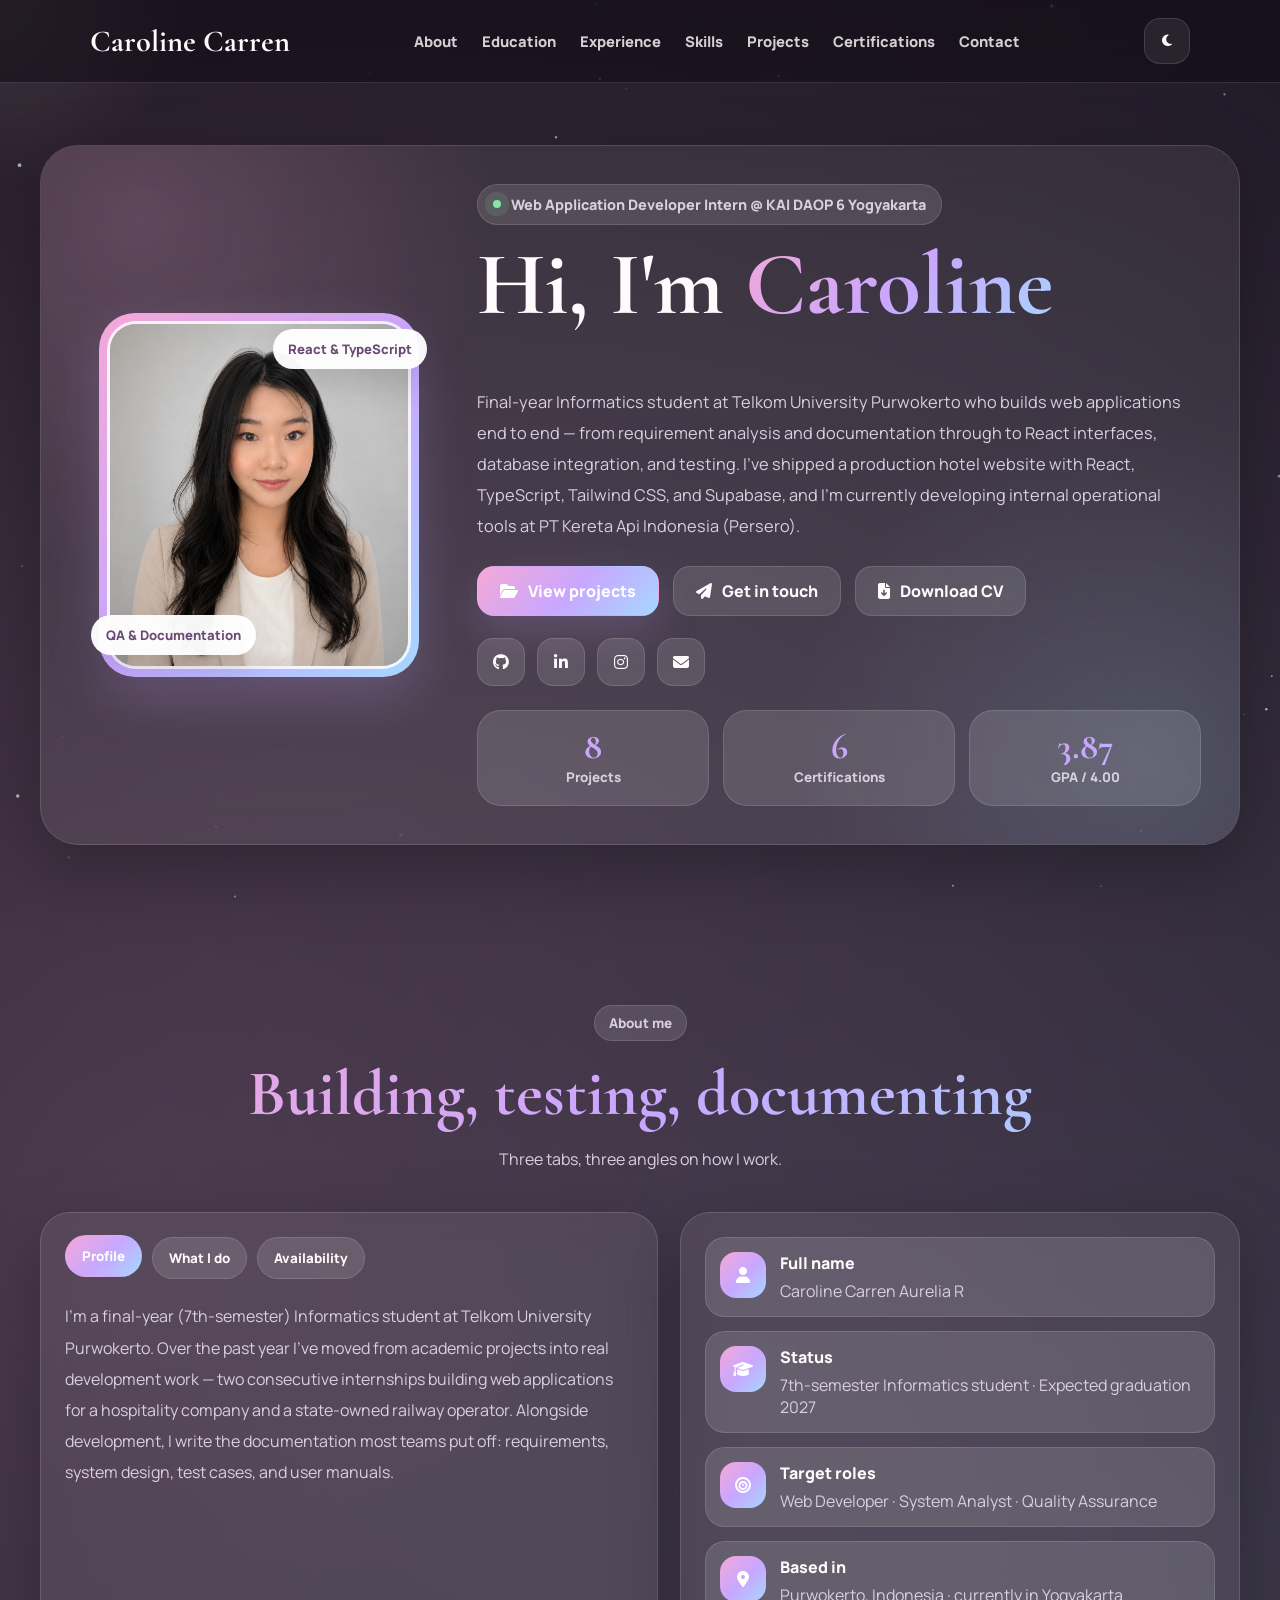
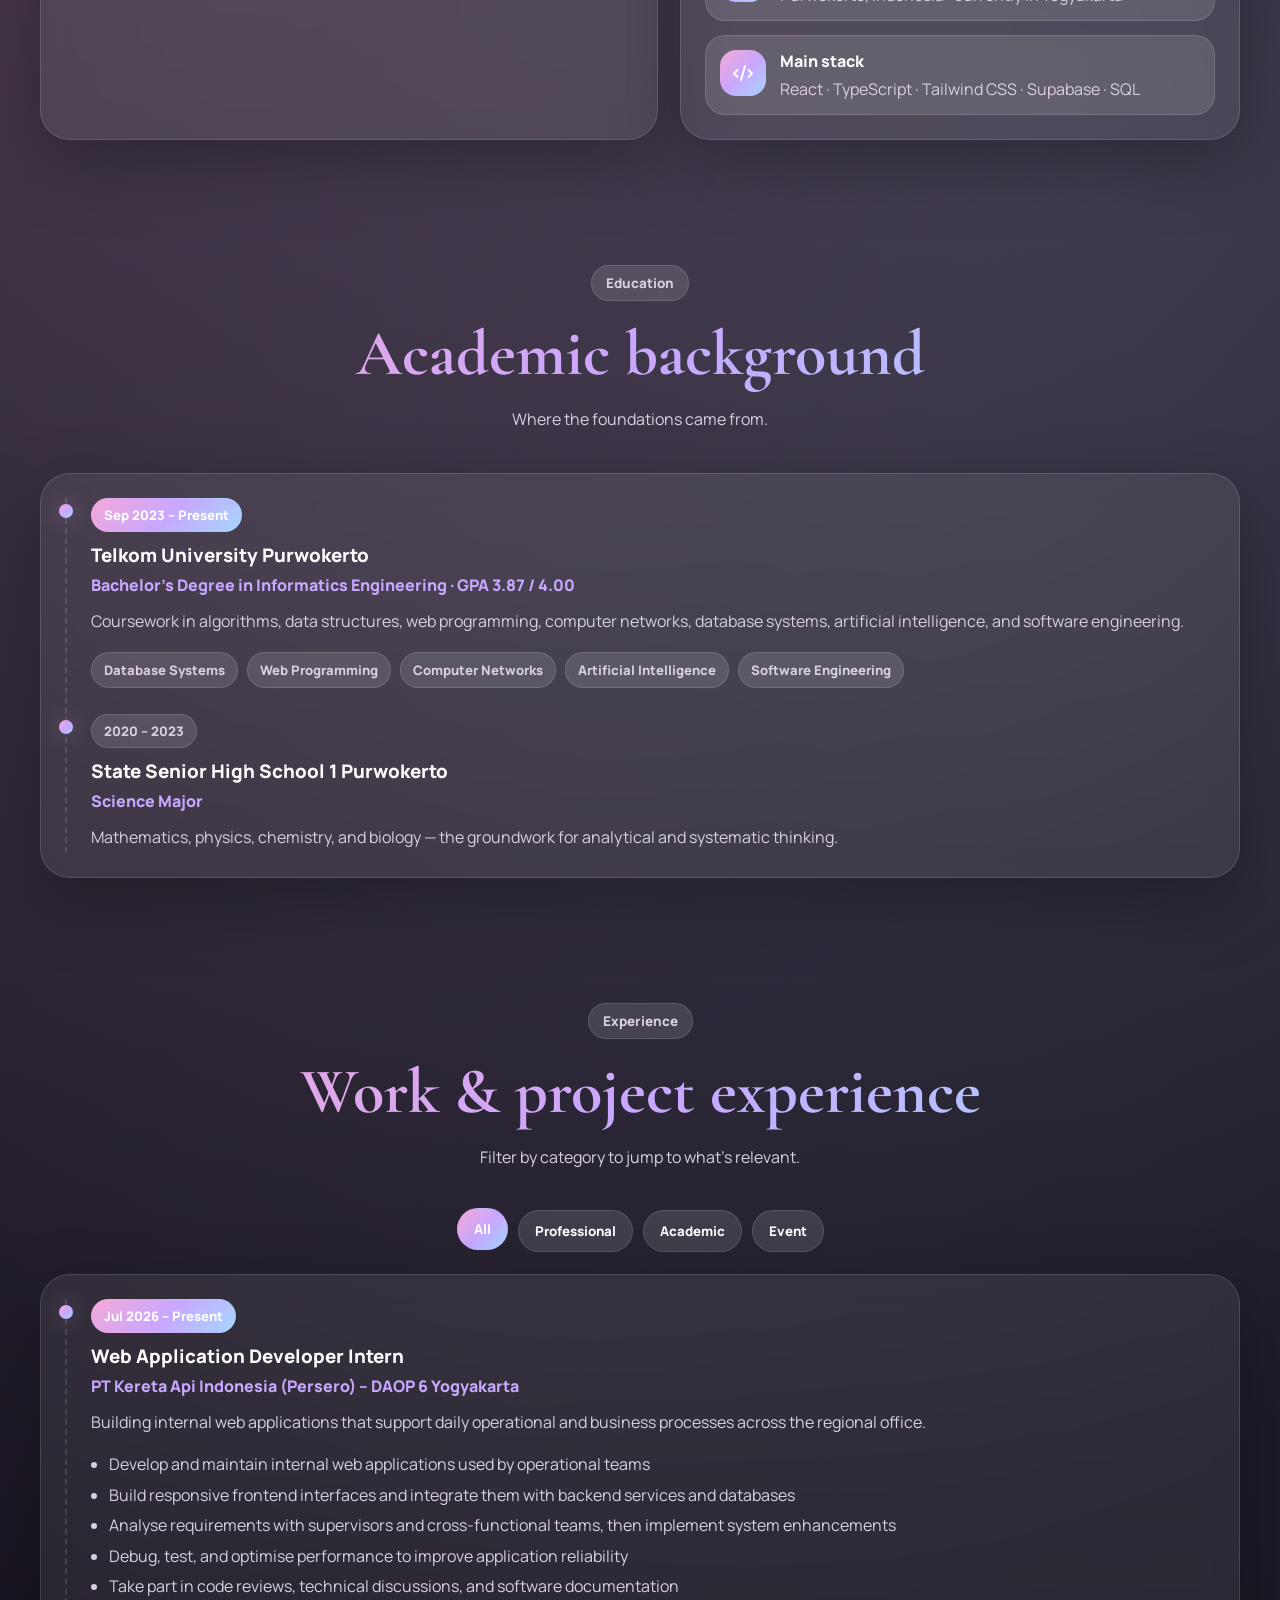
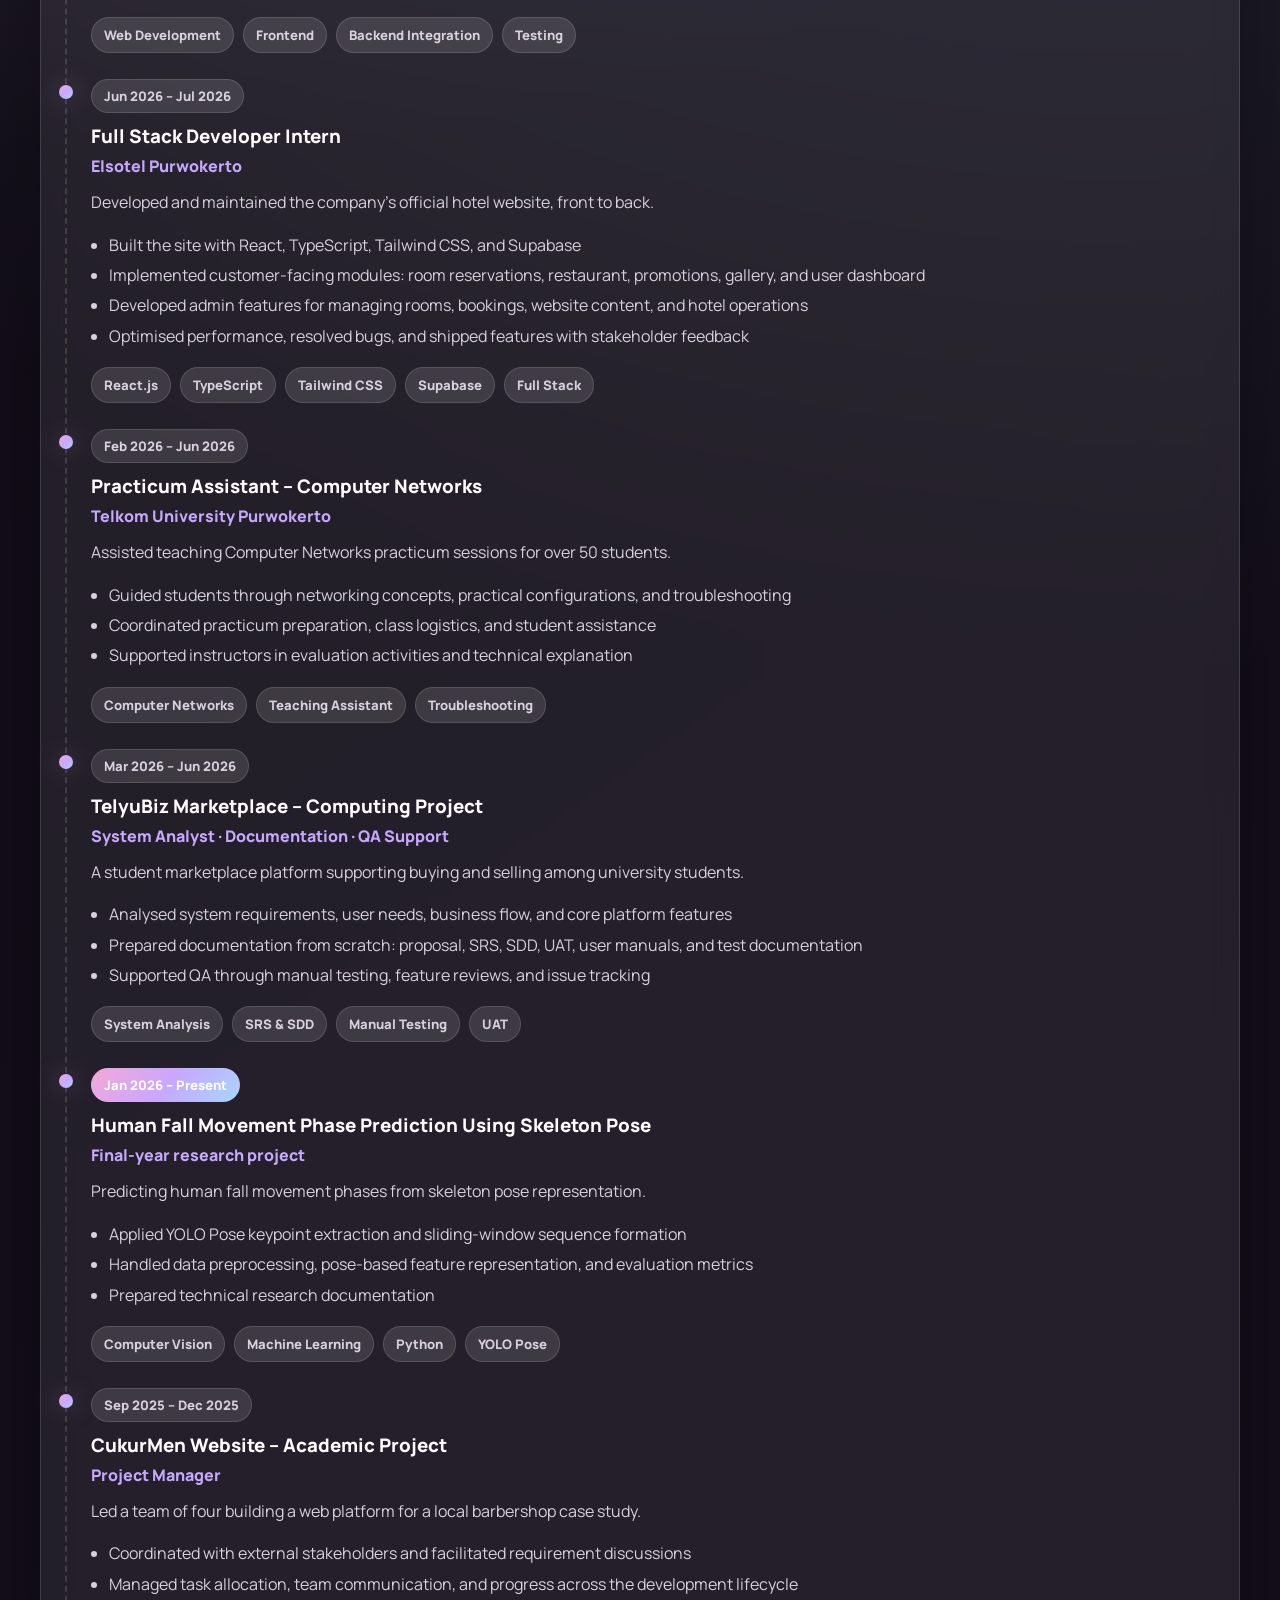
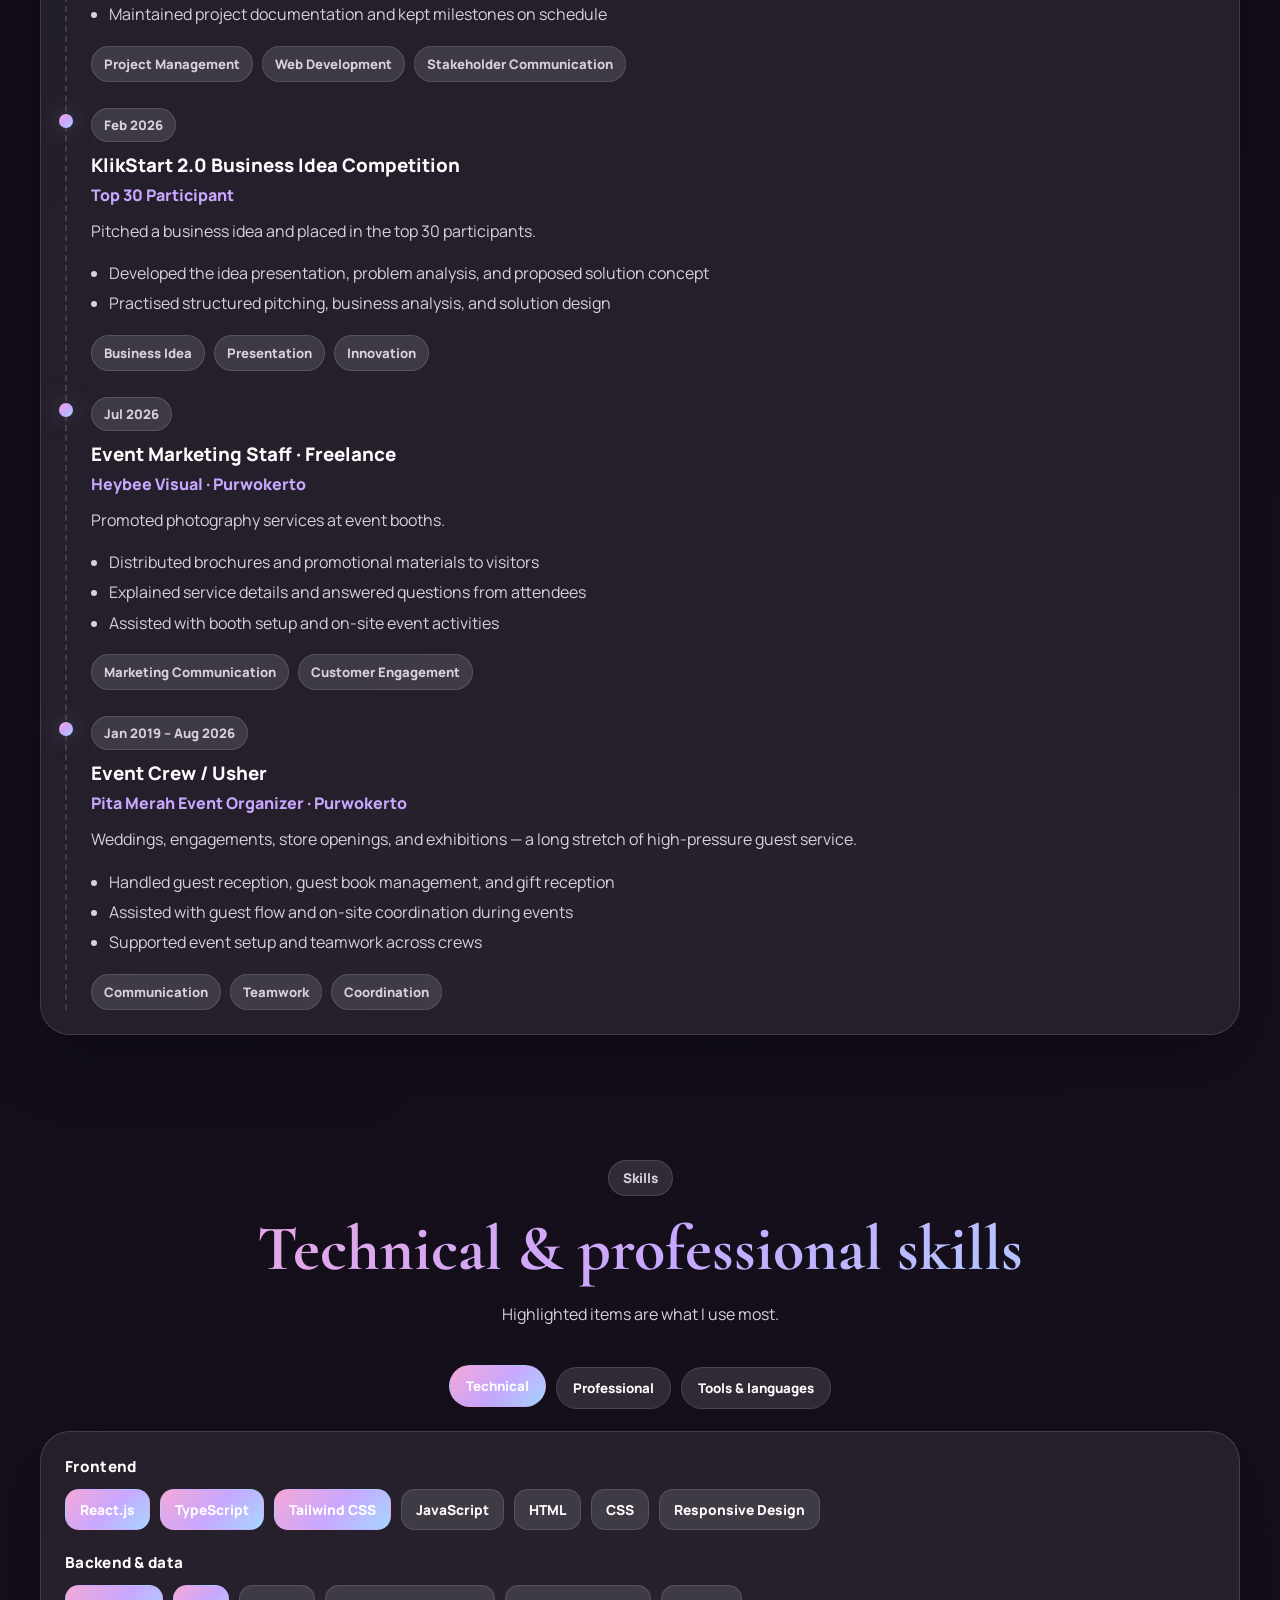
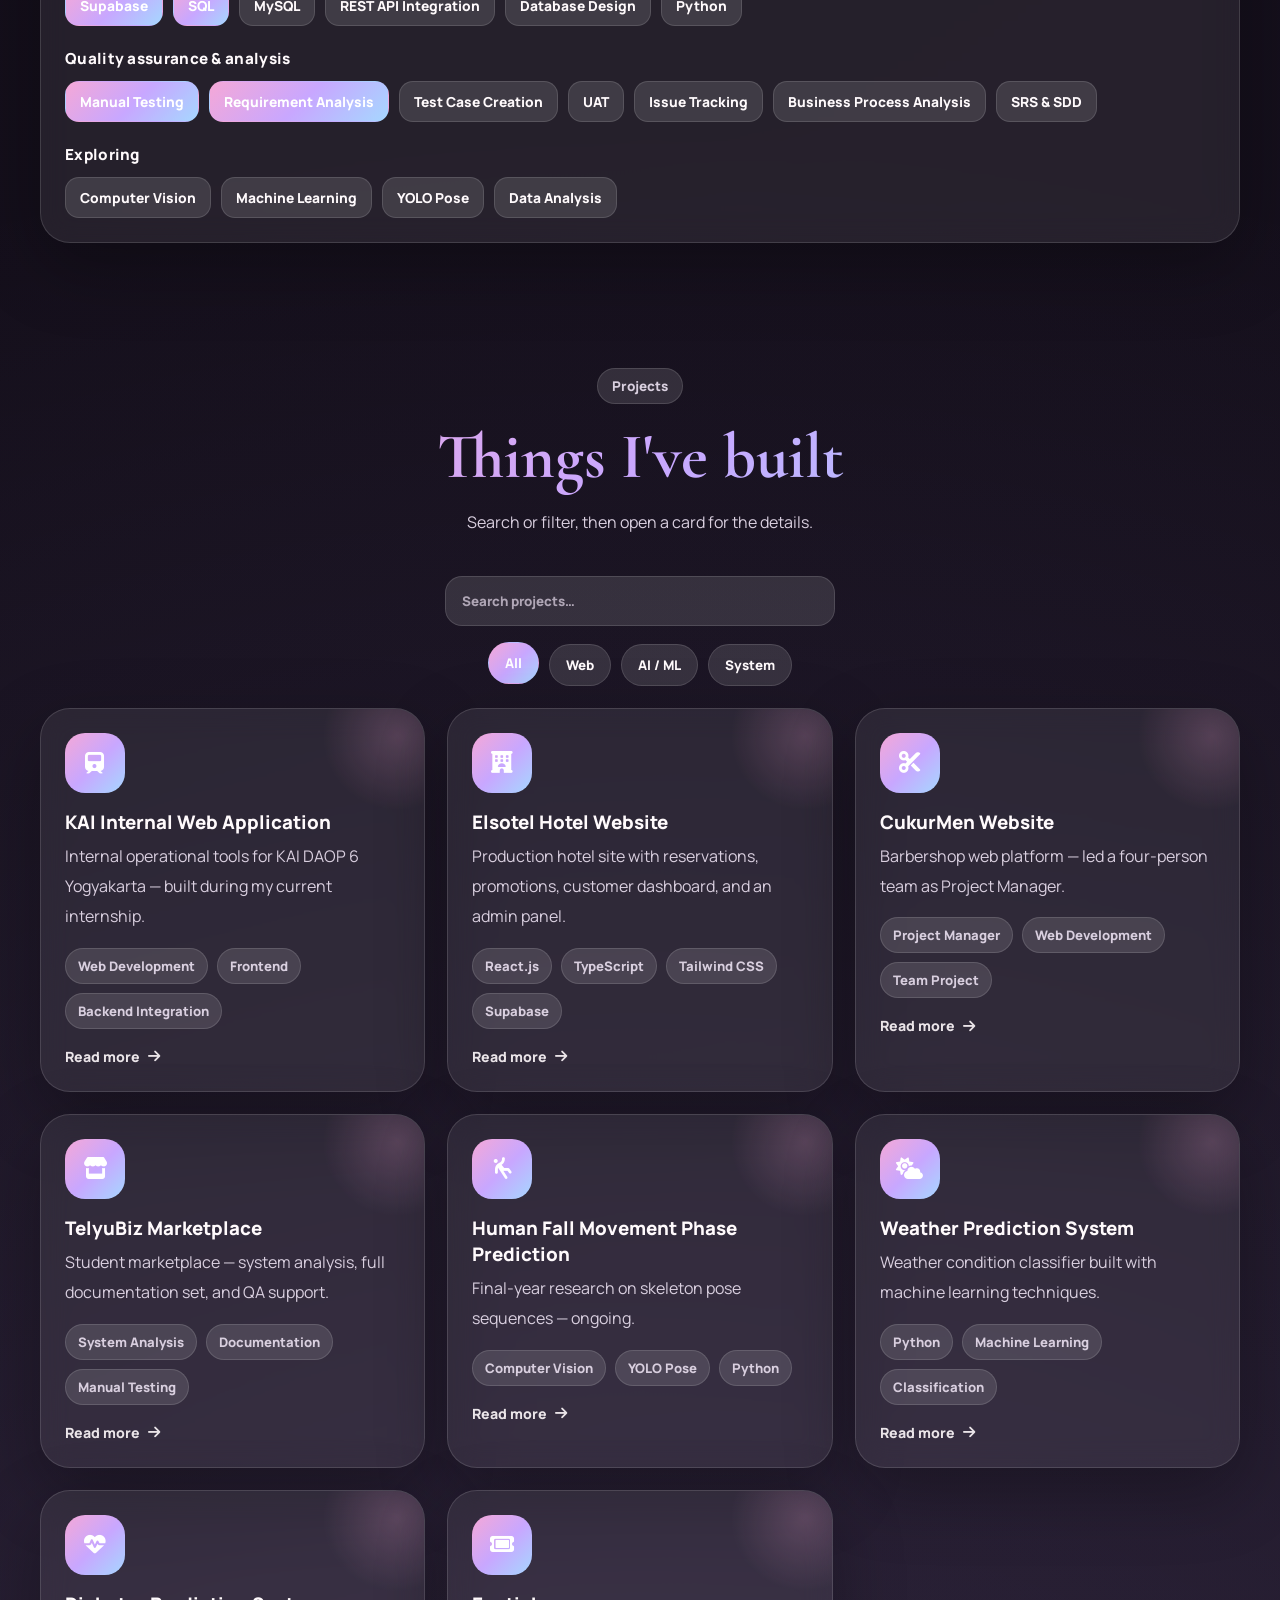
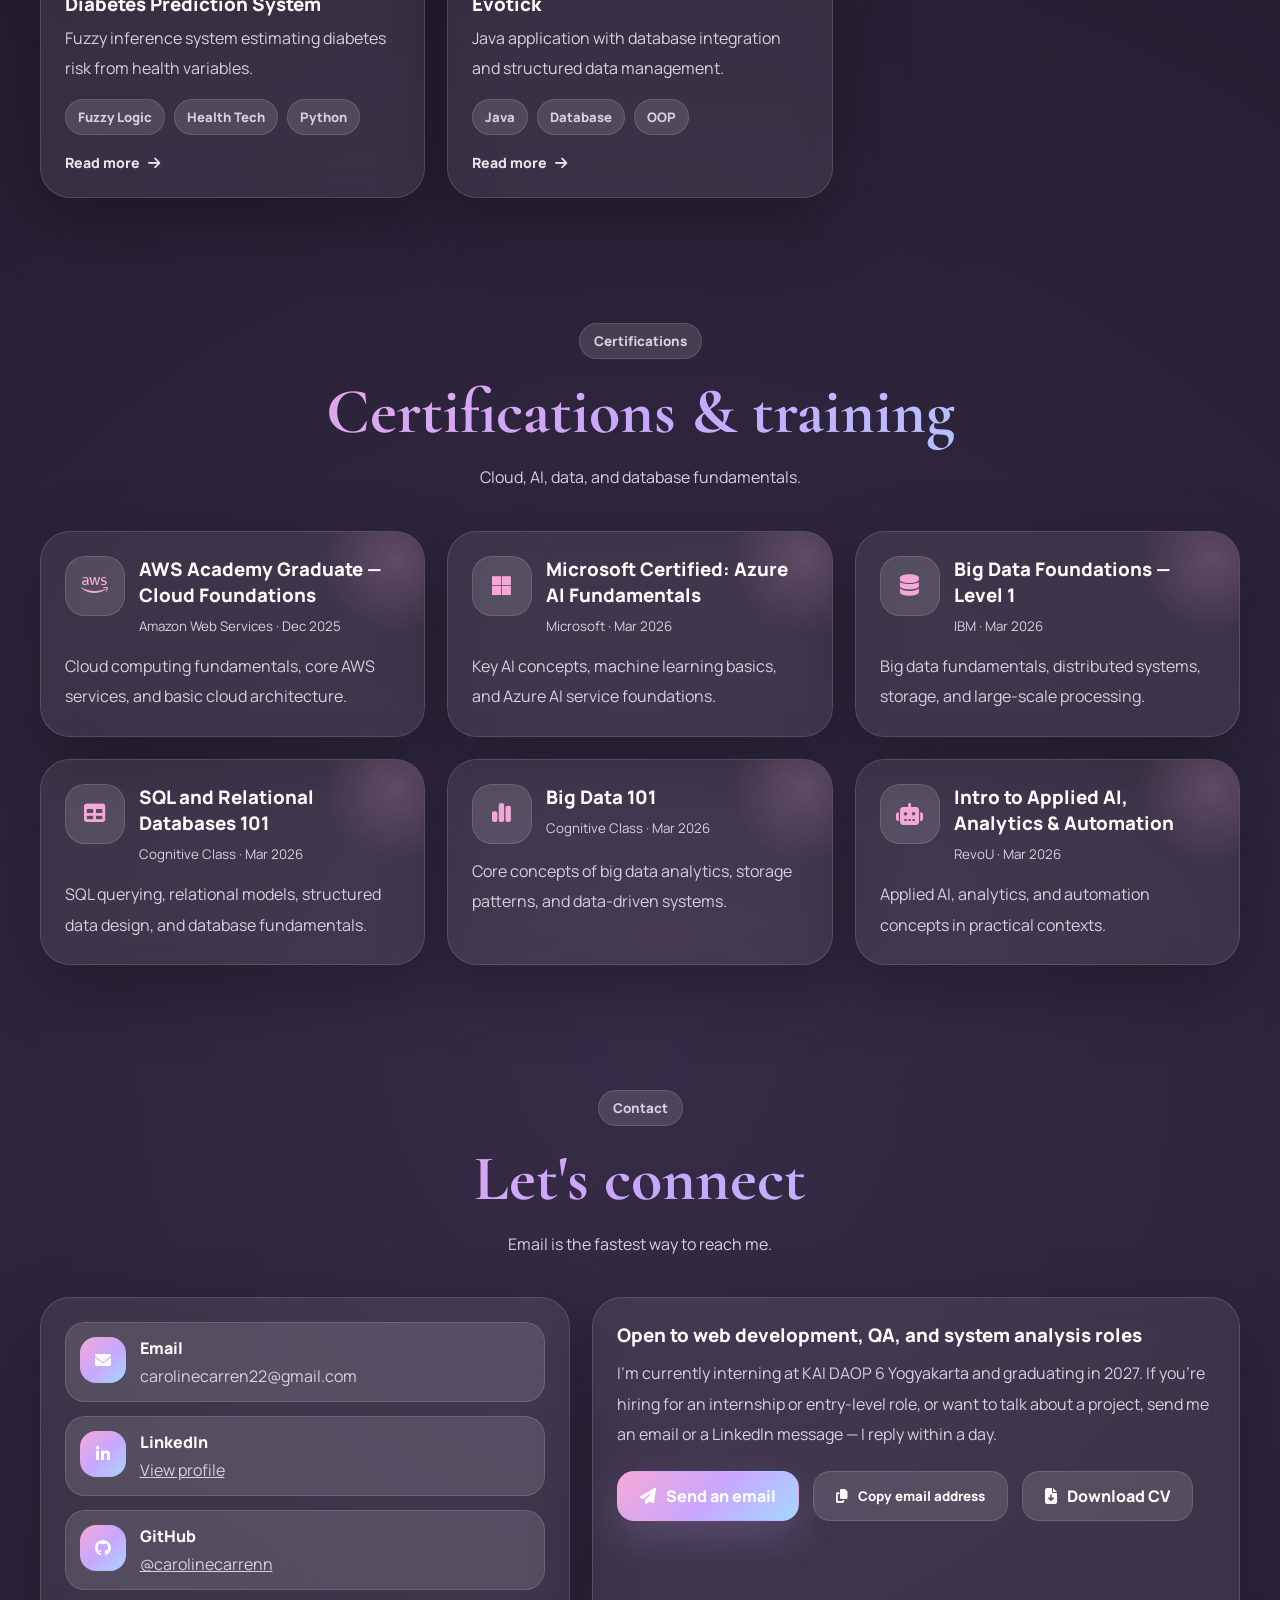
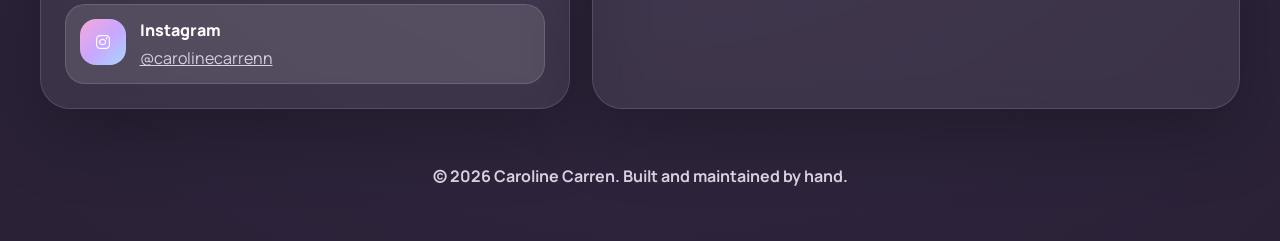
==== commit 3e91c751: "Update index.html" ====
--- a/index.html
+++ b/index.html
@@ -1,1833 +1,934 @@
 <!DOCTYPE html>
 <html lang="en">
 <head>
-  <meta charset="UTF-8" />
-  <meta name="viewport" content="width=device-width, initial-scale=1.0" />
-  <title>Caroline Carren | Portfolio</title>
-
-  <link rel="stylesheet" href="https://cdnjs.cloudflare.com/ajax/libs/font-awesome/6.4.2/css/all.min.css">
-  <link href="https://fonts.googleapis.com/css2?family=Manrope:wght@300;400;500;600;700;800&family=Cormorant+Garamond:wght@600;700&display=swap" rel="stylesheet">
-
-  <style>
-    :root{
-      --bg:#0f0b14;
-      --bg-soft:#17111f;
-      --card:rgba(255,255,255,.075);
-      --card-strong:rgba(255,255,255,.12);
-      --line:rgba(255,255,255,.13);
-      --text:#fffafc;
-      --muted:#d9cfdf;
-      --pink:#f5a8d7;
-      --purple:#c8a7ff;
-      --blue:#a6d7ff;
-      --gradient:linear-gradient(135deg,#f5a8d7 0%, #c8a7ff 52%, #a6d7ff 100%);
-      --shadow:0 24px 70px rgba(0,0,0,.28);
-      --radius:30px;
-    }
-
-    body.light{
-      --bg:#fff8fc;
-      --bg-soft:#f6f0ff;
-      --card:rgba(255,255,255,.76);
-      --card-strong:rgba(255,255,255,.95);
-      --line:rgba(140,110,170,.16);
-      --text:#241b2c;
-      --muted:#6d6177;
-      --shadow:0 20px 55px rgba(164,125,196,.14);
-    }
-
-    *{
-      margin:0;
-      padding:0;
-      box-sizing:border-box;
-    }
-
-    html{
-      scroll-behavior:smooth;
-    }
-
-    body{
-      min-height:100vh;
-      font-family:'Manrope',sans-serif;
-      color:var(--text);
-      background:
-        radial-gradient(circle at 10% 12%,rgba(245,168,215,.22),transparent 25%),
-        radial-gradient(circle at 86% 18%,rgba(166,215,255,.17),transparent 26%),
-        radial-gradient(circle at 50% 92%,rgba(200,167,255,.18),transparent 28%),
-        linear-gradient(145deg,var(--bg),var(--bg-soft));
-      overflow-x:hidden;
-      transition:.35s ease;
-    }
-
-    #starCanvas{
-      position:fixed;
-      inset:0;
-      width:100%;
-      height:100%;
-      z-index:0;
-      pointer-events:none;
-      opacity:.85;
-    }
-
-    .scroll-progress{
-      position:fixed;
-      top:0;
-      left:0;
-      width:0%;
-      height:4px;
-      background:var(--gradient);
-      z-index:9999;
-    }
-
-    .cursor-glow{
-      position:fixed;
-      width:420px;
-      height:420px;
-      border-radius:50%;
-      background:radial-gradient(circle,rgba(255,255,255,.10),transparent 62%);
-      pointer-events:none;
-      transform:translate(-50%,-50%);
-      mix-blend-mode:screen;
-      z-index:0;
-    }
-
-    .navbar{
-      position:fixed;
-      top:0;
-      left:0;
-      width:100%;
-      z-index:999;
-      padding:18px 7%;
-      display:flex;
-      align-items:center;
-      justify-content:space-between;
-      background:rgba(15,11,20,.52);
-      backdrop-filter:blur(18px);
-      border-bottom:1px solid var(--line);
-    }
-
-    body.light .navbar{
-      background:rgba(255,255,255,.78);
-    }
-
-    .brand{
-      font-family:'Cormorant Garamond',serif;
-      font-size:1.9rem;
-      font-weight:700;
-      color:var(--text);
-      text-decoration:none;
-    }
-
-    .nav-menu{
-      display:flex;
-      align-items:center;
-      gap:24px;
-      list-style:none;
-    }
-
-    .nav-menu a{
-      color:var(--text);
-      text-decoration:none;
-      font-size:.92rem;
-      font-weight:800;
-      opacity:.82;
-      position:relative;
-      transition:.25s ease;
-    }
-
-    .nav-menu a::after{
-      content:"";
-      position:absolute;
-      left:0;
-      bottom:-8px;
-      width:0;
-      height:2px;
-      border-radius:99px;
-      background:var(--gradient);
-      transition:.25s ease;
-    }
-
-    .nav-menu a:hover,
-    .nav-menu a.active{
-      opacity:1;
-    }
-
-    .nav-menu a:hover::after,
-    .nav-menu a.active::after{
-      width:100%;
-    }
-
-    .nav-actions{
-      display:flex;
-      align-items:center;
-      gap:10px;
-    }
-
-    .icon-btn{
-      width:46px;
-      height:46px;
-      border-radius:16px;
-      border:1px solid var(--line);
-      background:var(--card);
-      color:var(--text);
-      cursor:pointer;
-      display:grid;
-      place-items:center;
-      transition:.25s ease;
-    }
-
-    .icon-btn:hover{
-      transform:translateY(-3px);
-      box-shadow:0 12px 28px rgba(200,167,255,.18);
-    }
-
-    .menu-toggle{
-      display:none;
-    }
-
-    .container{
-      width:min(1200px,calc(100% - 36px));
-      margin:auto;
-      position:relative;
-      z-index:2;
-    }
-
-    section{
-      position:relative;
-      z-index:2;
-      padding:105px 0 20px;
-    }
-
-    .hero{
-      min-height:100vh;
-      display:flex;
-      align-items:center;
-      padding-top:110px;
-    }
-
-    .hero-card{
-      display:grid;
-      grid-template-columns:360px 1fr;
-      gap:38px;
-      align-items:center;
-      padding:38px;
-      border:1px solid var(--line);
-      border-radius:38px;
-      background:var(--card);
-      backdrop-filter:blur(18px);
-      box-shadow:var(--shadow);
-      overflow:hidden;
-      position:relative;
-    }
-
-    .hero-card::before{
-      content:"";
-      position:absolute;
-      inset:0;
-      background:
-        radial-gradient(circle at 8% 10%,rgba(245,168,215,.18),transparent 28%),
-        radial-gradient(circle at 92% 88%,rgba(166,215,255,.14),transparent 28%);
-      pointer-events:none;
-    }
-
-    .photo-area,
-    .hero-content{
-      position:relative;
-      z-index:1;
-    }
-
-    .photo-area{
-      width:100%;
-    }
-
-    .photo-frame{
-      width:min(100%,320px);
-      aspect-ratio:1/1.14;
-      margin:auto;
-      padding:8px;
-      border-radius:36px;
-      background:var(--gradient);
-      box-shadow:0 20px 50px rgba(200,167,255,.22);
-      position:relative;
-      overflow:visible;
-      animation:floaty 5.5s ease-in-out infinite;
-    }
-
-    .photo-inner{
-      width:100%;
-      height:100%;
-      border-radius:29px;
-      border:3px solid rgba(255,255,255,.82);
-      overflow:hidden;
-      position:relative;
-      background:linear-gradient(135deg,rgba(245,168,215,.42),rgba(166,215,255,.42));
-      display:grid;
-      place-items:center;
-    }
-
-    .photo-inner img{
-      width:100%;
-      height:100%;
-      object-fit:cover;
-      display:block;
-      position:relative;
-      z-index:2;
-    }
-
-    .photo-inner img.hide{
-      display:none;
-    }
-
-    .photo-placeholder{
-      position:absolute;
-      inset:0;
-      display:grid;
-      place-items:center;
-      font-family:'Cormorant Garamond',serif;
-      font-size:4.8rem;
-      font-weight:700;
-      color:#fff;
-      z-index:1;
-    }
-
-    .float-chip{
-      position:absolute;
-      z-index:5;
-      background:rgba(255,255,255,.96);
-      color:#6b4b74;
-      padding:11px 15px;
-      border-radius:999px;
-      box-shadow:0 14px 34px rgba(0,0,0,.12);
-      font-size:.82rem;
-      font-weight:900;
-      white-space:nowrap;
-    }
-
-    .float-chip.top{
-      right:-8px;
-      top:16px;
-    }
-
-    .float-chip.bottom{
-      left:-8px;
-      bottom:22px;
-    }
-
-    .badge{
-      display:inline-flex;
-      align-items:center;
-      gap:10px;
-      padding:10px 15px;
-      border-radius:999px;
-      background:var(--card-strong);
-      border:1px solid var(--line);
-      color:var(--muted);
-      font-weight:800;
-      font-size:.9rem;
-      margin-bottom:18px;
-    }
-
-    .badge .dot{
-      width:8px;
-      height:8px;
-      border-radius:50%;
-      background:#82e7a6;
-      box-shadow:0 0 0 8px rgba(130,231,166,.12);
-    }
-
-    h1{
-      font-family:'Cormorant Garamond',serif;
-      font-size:clamp(3.2rem,7vw,5.8rem);
-      line-height:.94;
-      margin-bottom:12px;
-      font-weight:700;
-    }
-
-    .gradient-text,
-    .section-title,
-    .stat-number{
-      background:var(--gradient);
-      -webkit-background-clip:text;
-      -webkit-text-fill-color:transparent;
-      background-clip:text;
-    }
-
-    .typing{
-      min-height:34px;
-      font-size:clamp(1rem,2vw,1.3rem);
-      font-weight:900;
-      margin-bottom:14px;
-    }
-
-    .hero-desc,
-    .section-sub,
-    .muted{
-      color:var(--muted);
-      line-height:1.9;
-    }
-
-    .hero-desc{
-      max-width:760px;
-      font-size:1.02rem;
-      margin-bottom:24px;
-    }
-
-    .buttons{
-      display:flex;
-      flex-wrap:wrap;
-      gap:14px;
-      margin-bottom:22px;
-    }
-
-    .btn{
-      border:none;
-      text-decoration:none;
-      display:inline-flex;
-      align-items:center;
-      justify-content:center;
-      gap:10px;
-      min-height:50px;
-      padding:13px 22px;
-      border-radius:17px;
-      font-weight:900;
-      cursor:pointer;
-      transition:.25s ease;
-      color:var(--text);
-      background:var(--card-strong);
-      border:1px solid var(--line);
-      font-family:inherit;
-    }
-
-    .btn.primary{
-      background:var(--gradient);
-      color:#fff;
-      border-color:transparent;
-      box-shadow:0 16px 38px rgba(200,167,255,.18);
-    }
-
-    .btn:hover{
-      transform:translateY(-3px);
-    }
-
-    .socials{
-      display:flex;
-      flex-wrap:wrap;
-      gap:12px;
-      margin-bottom:24px;
-    }
-
-    .socials a{
-      width:48px;
-      height:48px;
-      border-radius:16px;
-      background:var(--card-strong);
-      border:1px solid var(--line);
-      color:var(--text);
-      display:grid;
-      place-items:center;
-      text-decoration:none;
-      transition:.25s ease;
-    }
-
-    .socials a:hover{
-      transform:translateY(-4px);
-      color:var(--pink);
-    }
-
-    .stats{
-      display:grid;
-      grid-template-columns:repeat(3,1fr);
-      gap:14px;
-    }
-
-    .stat{
-      text-align:center;
-      background:var(--card-strong);
-      border:1px solid var(--line);
-      padding:18px 12px;
-      border-radius:24px;
-    }
-
-    .stat-number{
-      display:block;
-      font-family:'Cormorant Garamond',serif;
-      font-size:2.3rem;
-      line-height:1;
-      font-weight:700;
-    }
-
-    .stat small{
-      color:var(--muted);
-      font-weight:800;
-    }
-
-    .section-head{
-      text-align:center;
-      margin-bottom:38px;
-    }
-
-    .kicker{
-      display:inline-flex;
-      padding:8px 14px;
-      border-radius:999px;
-      background:var(--card-strong);
-      border:1px solid var(--line);
-      color:var(--muted);
-      font-size:.84rem;
-      font-weight:900;
-      margin-bottom:14px;
-    }
-
-    .section-title{
-      font-family:'Cormorant Garamond',serif;
-      font-size:clamp(2.4rem,5vw,4rem);
-      font-weight:700;
-      margin-bottom:12px;
-    }
-
-    .grid-2{
-      display:grid;
-      grid-template-columns:1.05fr .95fr;
-      gap:22px;
-    }
-
-    .grid-3{
-      display:grid;
-      grid-template-columns:repeat(3,1fr);
-      gap:22px;
-    }
-
-    .card{
-      background:var(--card);
-      border:1px solid var(--line);
-      border-radius:var(--radius);
-      backdrop-filter:blur(14px);
-      box-shadow:var(--shadow);
-      padding:24px;
-      transition:.25s ease;
-      height:100%;
-    }
-
-    .card:hover{
-      transform:translateY(-7px);
-      border-color:rgba(245,168,215,.30);
-    }
-
-    .info-item{
-      display:flex;
-      gap:14px;
-      align-items:flex-start;
-      background:var(--card-strong);
-      border:1px solid var(--line);
-      border-radius:20px;
-      padding:14px;
-      margin-bottom:14px;
-    }
-
-    .info-item:last-child{
-      margin-bottom:0;
-    }
-
-    .info-item i{
-      width:46px;
-      height:46px;
-      border-radius:16px;
-      display:grid;
-      place-items:center;
-      background:var(--gradient);
-      color:#fff;
-      flex:none;
-    }
-
-    .info-item span{
-      color:var(--muted);
-    }
-
-    .tabs,
-    .filter-row{
-      display:flex;
-      flex-wrap:wrap;
-      gap:10px;
-      justify-content:center;
-      margin-bottom:22px;
-    }
-
-    .tabs.left{
-      justify-content:flex-start;
-    }
-
-    .pill{
-      border:none;
-      border-radius:999px;
-      padding:11px 16px;
-      background:var(--card-strong);
-      border:1px solid var(--line);
-      color:var(--text);
-      font-weight:900;
-      cursor:pointer;
-      transition:.25s ease;
-      font-family:inherit;
-    }
-
-    .pill:hover,
-    .pill.active{
-      background:var(--gradient);
-      color:#fff;
-      border-color:transparent;
-      transform:translateY(-2px);
-    }
-
-    .panel{
-      display:none;
-      color:var(--muted);
-      line-height:1.95;
-      animation:fadeUp .3s ease;
-    }
-
-    .panel.active{
-      display:block;
-    }
-
-    .timeline{
-      position:relative;
-      padding-left:24px;
-      border-left:2px dashed var(--line);
-    }
-
-    .timeline-item{
-      position:relative;
-      padding-bottom:26px;
-    }
-
-    .timeline-item:last-child{
-      padding-bottom:0;
-    }
-
-    .timeline-item::before{
-      content:"";
-      position:absolute;
-      left:-32px;
-      top:6px;
-      width:14px;
-      height:14px;
-      border-radius:50%;
-      background:var(--gradient);
-      box-shadow:0 0 24px rgba(200,167,255,.35);
-    }
-
-    .date{
-      display:inline-block;
-      padding:7px 12px;
-      border-radius:999px;
-      background:var(--card-strong);
-      border:1px solid var(--line);
-      color:var(--muted);
-      font-size:.82rem;
-      font-weight:900;
-      margin-bottom:10px;
-    }
-
-    h3,h4{
-      font-weight:900;
-      margin-bottom:6px;
-    }
-
-    .sub{
-      color:var(--purple);
-      font-weight:900;
-      margin-bottom:10px;
-    }
-
-    body.light .sub{
-      color:#8a6daf;
-    }
-
-    .list{
-      padding-left:18px;
-      color:var(--muted);
-      line-height:1.9;
-      margin-top:12px;
-    }
-
-    .tags{
-      display:flex;
-      flex-wrap:wrap;
-      gap:9px;
-      margin-top:16px;
-    }
-
-    .tags span{
-      padding:8px 12px;
-      border-radius:999px;
-      background:var(--card-strong);
-      border:1px solid var(--line);
-      color:var(--muted);
-      font-size:.82rem;
-      font-weight:900;
-    }
-
-    .exp-item.hide,
-    .project-card.hide,
-    .cert-card.hide{
-      display:none;
-    }
-
-    .skill-panel{
-      display:none;
-    }
-
-    .skill-panel.active{
-      display:block;
-      animation:fadeUp .3s ease;
-    }
-
-    .skill-item{
-      margin-bottom:18px;
-    }
-
-    .skill-top{
-      display:flex;
-      align-items:center;
-      justify-content:space-between;
-      font-weight:900;
-      margin-bottom:8px;
-    }
-
-    .skill-bar{
-      height:12px;
-      border-radius:999px;
-      background:rgba(255,255,255,.09);
-      overflow:hidden;
-    }
-
-    body.light .skill-bar{
-      background:rgba(120,90,170,.12);
-    }
-
-    .skill-fill{
-      width:0;
-      height:100%;
-      border-radius:999px;
-      background:var(--gradient);
-      transition:width 1.4s ease;
-    }
-
-    .search-box{
-      width:min(100%,390px);
-      min-height:50px;
-      border-radius:17px;
-      border:1px solid var(--line);
-      background:var(--card-strong);
-      color:var(--text);
-      outline:none;
-      padding:0 16px;
-      font-family:inherit;
-      font-weight:800;
-    }
-
-    .search-box::placeholder{
-      color:rgba(217,207,223,.75);
-    }
-
-    .project-card,
-    .cert-card{
-      position:relative;
-      overflow:hidden;
-      cursor:pointer;
-    }
-
-    .project-card::before,
-    .cert-card::before{
-      content:"";
-      position:absolute;
-      width:150px;
-      height:150px;
-      right:-48px;
-      top:-48px;
-      border-radius:50%;
-      background:radial-gradient(circle,rgba(245,168,215,.20),transparent 70%);
-    }
-
-    .project-icon,
-    .cert-icon{
-      width:60px;
-      height:60px;
-      border-radius:20px;
-      background:var(--gradient);
-      display:grid;
-      place-items:center;
-      color:#fff;
-      font-size:1.35rem;
-      margin-bottom:16px;
-      position:relative;
-      z-index:1;
-    }
-
-    .project-action{
-      display:inline-flex;
-      align-items:center;
-      gap:8px;
-      margin-top:18px;
-      font-size:.88rem;
-      font-weight:900;
-      color:var(--text);
-      opacity:.9;
-      position:relative;
-      z-index:1;
-    }
-
-    .project-action i{
-      transition:.25s ease;
-    }
-
-    .project-card:hover .project-action i{
-      transform:translateX(4px);
-    }
-
-    .project-card h3,
-    .project-card p,
-    .project-card .tags,
-    .project-action,
-    .cert-card h3,
-    .cert-card p,
-    .cert-card small{
-      position:relative;
-      z-index:1;
-    }
-
-    .cert-head{
-      display:flex;
-      gap:14px;
-      align-items:flex-start;
-      position:relative;
-      z-index:1;
-      margin-bottom:12px;
-    }
-
-    .cert-icon{
-      flex:none;
-      background:var(--card-strong);
-      border:1px solid var(--line);
-      color:var(--pink);
-      margin-bottom:0;
-    }
-
-    .contact-box{
-      display:grid;
-      grid-template-columns:.9fr 1.1fr;
-      gap:22px;
-    }
-
-    .toast{
-      position:fixed;
-      right:22px;
-      bottom:24px;
-      padding:14px 18px;
-      border-radius:18px;
-      background:var(--card-strong);
-      border:1px solid var(--line);
-      color:var(--text);
-      box-shadow:var(--shadow);
-      backdrop-filter:blur(16px);
-      z-index:9999;
-      opacity:0;
-      transform:translateY(20px);
-      pointer-events:none;
-      transition:.3s ease;
-      font-weight:900;
-    }
-
-    .toast.show{
-      opacity:1;
-      transform:translateY(0);
-    }
-
-    .modal{
-      position:fixed;
-      inset:0;
-      background:rgba(0,0,0,.54);
-      backdrop-filter:blur(8px);
-      display:none;
-      align-items:center;
-      justify-content:center;
-      z-index:9998;
-      padding:18px;
-    }
-
-    .modal.show{
-      display:flex;
-    }
-
-    .modal-content{
-      width:min(620px,100%);
-      background:var(--bg-soft);
-      border:1px solid var(--line);
-      border-radius:28px;
-      box-shadow:var(--shadow);
-      padding:26px;
-      animation:modalIn .25s ease;
-    }
-
-    body.light .modal-content{
-      background:#fff;
-    }
-
-    .modal-head{
-      display:flex;
-      justify-content:space-between;
-      gap:14px;
-      align-items:flex-start;
-      margin-bottom:14px;
-    }
-
-    .close-modal{
-      border:none;
-      background:var(--card-strong);
-      color:var(--text);
-      border:1px solid var(--line);
-      width:42px;
-      height:42px;
-      border-radius:14px;
-      cursor:pointer;
-    }
-
-    .scroll-top{
-      position:fixed;
-      right:22px;
-      bottom:22px;
-      width:56px;
-      height:56px;
-      border:none;
-      border-radius:18px;
-      background:var(--gradient);
-      color:#fff;
-      cursor:pointer;
-      opacity:0;
-      visibility:hidden;
-      transition:.25s ease;
-      z-index:999;
-      box-shadow:0 16px 36px rgba(200,167,255,.22);
-    }
-
-    .scroll-top.show{
-      opacity:1;
-      visibility:visible;
-    }
-
-    footer{
-      position:relative;
-      z-index:2;
-      text-align:center;
-      padding:36px 18px 54px;
-      color:var(--muted);
-      font-weight:700;
-    }
-
-    .reveal{
-      opacity:0;
-      transform:translateY(30px);
-      transition:.75s ease;
-    }
-
-    .reveal.show{
-      opacity:1;
-      transform:translateY(0);
-    }
-
-    @keyframes floaty{
-      0%,100%{transform:translateY(0)}
-      50%{transform:translateY(-14px)}
-    }
-
-    @keyframes fadeUp{
-      from{opacity:0;transform:translateY(8px)}
-      to{opacity:1;transform:translateY(0)}
-    }
-
-    @keyframes modalIn{
-      from{opacity:0;transform:translateY(18px) scale(.98)}
-      to{opacity:1;transform:translateY(0) scale(1)}
-    }
-
-    @media(max-width:1050px){
-      .nav-menu{
-        position:fixed;
-        top:82px;
-        left:18px;
-        right:18px;
-        display:none;
-        flex-direction:column;
-        align-items:flex-start;
-        padding:20px;
-        border-radius:24px;
-        background:var(--bg-soft);
-        border:1px solid var(--line);
-        box-shadow:var(--shadow);
-      }
-
-      .nav-menu.show{
-        display:flex;
-      }
-
-      .menu-toggle{
-        display:grid;
-      }
-
-      .hero-card,
-      .grid-2,
-      .contact-box{
-        grid-template-columns:1fr;
-      }
-
-      .grid-3{
-        grid-template-columns:repeat(2,1fr);
-      }
-    }
-
-    @media(max-width:640px){
-      .navbar{
-        padding:14px 18px;
-      }
-
-      .hero-card{
-        padding:24px;
-      }
-
-      .grid-3,
-      .stats{
-        grid-template-columns:1fr;
-      }
-
-      .buttons{
-        flex-direction:column;
-      }
-
-      .btn{
-        width:100%;
-      }
-
-      .float-chip.top{right:8px;}
-      .float-chip.bottom{left:8px;}
-    }
-  </style>
+<meta charset="UTF-8" />
+<meta name="viewport" content="width=device-width, initial-scale=1.0" />
+<title>Caroline Carren | Web Developer &amp; System Analyst</title>
+<meta name="description" content="Caroline Carren — Informatics student at Telkom University Purwokerto. Web Application Developer Intern at KAI DAOP 6 Yogyakarta. React, TypeScript, Tailwind CSS, Supabase, QA and system analysis." />
+<meta property="og:title" content="Caroline Carren | Web Developer &amp; System Analyst" />
+<meta property="og:description" content="Informatics student building web applications. Currently interning at PT Kereta Api Indonesia (Persero) DAOP 6 Yogyakarta." />
+<meta property="og:type" content="website" />
+<meta property="og:url" content="https://carolinecarrenn.github.io/portfolio/" />
+<link rel="stylesheet" href="https://cdnjs.cloudflare.com/ajax/libs/font-awesome/6.4.2/css/all.min.css">
+<link href="https://fonts.googleapis.com/css2?family=Manrope:wght@300;400;500;600;700;800&family=Cormorant+Garamond:wght@600;700&display=swap" rel="stylesheet">
+<style>
+:root{
+--bg:#0f0b14;
+--bg-soft:#17111f;
+--card:rgba(255,255,255,.075);
+--card-strong:rgba(255,255,255,.12);
+--line:rgba(255,255,255,.13);
+--text:#fffafc;
+--muted:#d9cfdf;
+--pink:#f5a8d7;
+--purple:#c8a7ff;
+--blue:#a6d7ff;
+--gradient:linear-gradient(135deg,#f5a8d7 0%, #c8a7ff 52%, #a6d7ff 100%);
+--shadow:0 24px 70px rgba(0,0,0,.28);
+--radius:30px;
+}
+body.light{
+--bg:#fff8fc;
+--bg-soft:#f6f0ff;
+--card:rgba(255,255,255,.76);
+--card-strong:rgba(255,255,255,.95);
+--line:rgba(140,110,170,.16);
+--text:#241b2c;
+--muted:#6d6177;
+--shadow:0 20px 55px rgba(164,125,196,.14);
+}
+*{margin:0;padding:0;box-sizing:border-box;}
+html{scroll-behavior:smooth;}
+body{
+min-height:100vh;
+font-family:'Manrope',sans-serif;
+color:var(--text);
+background:
+radial-gradient(circle at 10% 12%,rgba(245,168,215,.22),transparent 25%),
+radial-gradient(circle at 86% 18%,rgba(166,215,255,.17),transparent 26%),
+radial-gradient(circle at 50% 92%,rgba(200,167,255,.18),transparent 28%),
+linear-gradient(145deg,var(--bg),var(--bg-soft));
+overflow-x:hidden;
+transition:.35s ease;
+}
+#starCanvas{position:fixed;inset:0;width:100%;height:100%;z-index:0;pointer-events:none;opacity:.85;}
+.scroll-progress{position:fixed;top:0;left:0;width:0%;height:4px;background:var(--gradient);z-index:9999;}
+.cursor-glow{position:fixed;width:420px;height:420px;border-radius:50%;background:radial-gradient(circle,rgba(255,255,255,.10),transparent 62%);pointer-events:none;transform:translate(-50%,-50%);mix-blend-mode:screen;z-index:0;}
+.navbar{position:fixed;top:0;left:0;width:100%;z-index:999;padding:18px 7%;display:flex;align-items:center;justify-content:space-between;background:rgba(15,11,20,.52);backdrop-filter:blur(18px);border-bottom:1px solid var(--line);}
+body.light .navbar{background:rgba(255,255,255,.78);}
+.brand{font-family:'Cormorant Garamond',serif;font-size:1.9rem;font-weight:700;color:var(--text);text-decoration:none;}
+.nav-menu{display:flex;align-items:center;gap:24px;list-style:none;}
+.nav-menu a{color:var(--text);text-decoration:none;font-size:.92rem;font-weight:800;opacity:.82;position:relative;transition:.25s ease;}
+.nav-menu a::after{content:"";position:absolute;left:0;bottom:-8px;width:0;height:2px;border-radius:99px;background:var(--gradient);transition:.25s ease;}
+.nav-menu a:hover,.nav-menu a.active{opacity:1;}
+.nav-menu a:hover::after,.nav-menu a.active::after{width:100%;}
+.nav-actions{display:flex;align-items:center;gap:10px;}
+.icon-btn{width:46px;height:46px;border-radius:16px;border:1px solid var(--line);background:var(--card);color:var(--text);cursor:pointer;display:grid;place-items:center;transition:.25s ease;}
+.icon-btn:hover{transform:translateY(-3px);box-shadow:0 12px 28px rgba(200,167,255,.18);}
+.menu-toggle{display:none;}
+.container{width:min(1200px,calc(100% - 36px));margin:auto;position:relative;z-index:2;}
+section{position:relative;z-index:2;padding:105px 0 20px;}
+.hero{min-height:100vh;display:flex;align-items:center;padding-top:110px;}
+.hero-card{display:grid;grid-template-columns:360px 1fr;gap:38px;align-items:center;padding:38px;border:1px solid var(--line);border-radius:38px;background:var(--card);backdrop-filter:blur(18px);box-shadow:var(--shadow);overflow:hidden;position:relative;}
+.hero-card::before{content:"";position:absolute;inset:0;background:radial-gradient(circle at 8% 10%,rgba(245,168,215,.18),transparent 28%),radial-gradient(circle at 92% 88%,rgba(166,215,255,.14),transparent 28%);pointer-events:none;}
+.photo-area,.hero-content{position:relative;z-index:1;}
+.photo-area{width:100%;}
+.photo-frame{width:min(100%,320px);aspect-ratio:1/1.14;margin:auto;padding:8px;border-radius:36px;background:var(--gradient);box-shadow:0 20px 50px rgba(200,167,255,.22);position:relative;overflow:visible;animation:floaty 5.5s ease-in-out infinite;}
+.photo-inner{width:100%;height:100%;border-radius:29px;border:3px solid rgba(255,255,255,.82);overflow:hidden;position:relative;background:linear-gradient(135deg,rgba(245,168,215,.42),rgba(166,215,255,.42));display:grid;place-items:center;}
+.photo-inner img{width:100%;height:100%;object-fit:cover;display:block;position:relative;z-index:2;}
+.photo-inner img.hide{display:none;}
+.photo-placeholder{position:absolute;inset:0;display:grid;place-items:center;font-family:'Cormorant Garamond',serif;font-size:4.8rem;font-weight:700;color:#fff;z-index:1;}
+.float-chip{position:absolute;z-index:5;background:rgba(255,255,255,.96);color:#6b4b74;padding:11px 15px;border-radius:999px;box-shadow:0 14px 34px rgba(0,0,0,.12);font-size:.82rem;font-weight:900;white-space:nowrap;}
+.float-chip.top{right:-8px;top:16px;}
+.float-chip.bottom{left:-8px;bottom:22px;}
+.badge{display:inline-flex;align-items:center;gap:10px;padding:10px 15px;border-radius:999px;background:var(--card-strong);border:1px solid var(--line);color:var(--muted);font-weight:800;font-size:.9rem;margin-bottom:18px;}
+.badge .dot{width:8px;height:8px;border-radius:50%;background:#82e7a6;box-shadow:0 0 0 8px rgba(130,231,166,.12);}
+h1{font-family:'Cormorant Garamond',serif;font-size:clamp(3.2rem,7vw,5.8rem);line-height:.94;margin-bottom:12px;font-weight:700;}
+.gradient-text,.section-title,.stat-number{background:var(--gradient);-webkit-background-clip:text;-webkit-text-fill-color:transparent;background-clip:text;}
+.typing{min-height:34px;font-size:clamp(1rem,2vw,1.3rem);font-weight:900;margin-bottom:14px;}
+.hero-desc,.section-sub,.muted{color:var(--muted);line-height:1.9;}
+.hero-desc{max-width:760px;font-size:1.02rem;margin-bottom:24px;}
+.buttons{display:flex;flex-wrap:wrap;gap:14px;margin-bottom:22px;}
+.btn{border:none;text-decoration:none;display:inline-flex;align-items:center;justify-content:center;gap:10px;min-height:50px;padding:13px 22px;border-radius:17px;font-weight:900;cursor:pointer;transition:.25s ease;color:var(--text);background:var(--card-strong);border:1px solid var(--line);font-family:inherit;}
+.btn.primary{background:var(--gradient);color:#fff;border-color:transparent;box-shadow:0 16px 38px rgba(200,167,255,.18);}
+.btn:hover{transform:translateY(-3px);}
+.socials{display:flex;flex-wrap:wrap;gap:12px;margin-bottom:24px;}
+.socials a{width:48px;height:48px;border-radius:16px;background:var(--card-strong);border:1px solid var(--line);color:var(--text);display:grid;place-items:center;text-decoration:none;transition:.25s ease;}
+.socials a:hover{transform:translateY(-4px);color:var(--pink);}
+.stats{display:grid;grid-template-columns:repeat(3,1fr);gap:14px;}
+.stat{text-align:center;background:var(--card-strong);border:1px solid var(--line);padding:18px 12px;border-radius:24px;}
+.stat-number{display:block;font-family:'Cormorant Garamond',serif;font-size:2.3rem;line-height:1;font-weight:700;}
+.stat small{color:var(--muted);font-weight:800;}
+.section-head{text-align:center;margin-bottom:38px;}
+.kicker{display:inline-flex;padding:8px 14px;border-radius:999px;background:var(--card-strong);border:1px solid var(--line);color:var(--muted);font-size:.84rem;font-weight:900;margin-bottom:14px;}
+.section-title{font-family:'Cormorant Garamond',serif;font-size:clamp(2.4rem,5vw,4rem);font-weight:700;margin-bottom:12px;}
+.grid-2{display:grid;grid-template-columns:1.05fr .95fr;gap:22px;}
+.grid-3{display:grid;grid-template-columns:repeat(3,1fr);gap:22px;}
+.card{background:var(--card);border:1px solid var(--line);border-radius:var(--radius);backdrop-filter:blur(14px);box-shadow:var(--shadow);padding:24px;transition:.25s ease;height:100%;}
+.card:hover{transform:translateY(-7px);border-color:rgba(245,168,215,.30);}
+.info-item{display:flex;gap:14px;align-items:flex-start;background:var(--card-strong);border:1px solid var(--line);border-radius:20px;padding:14px;margin-bottom:14px;}
+.info-item:last-child{margin-bottom:0;}
+.info-item i{width:46px;height:46px;border-radius:16px;display:grid;place-items:center;background:var(--gradient);color:#fff;flex:none;}
+.info-item span{color:var(--muted);}
+.tabs,.filter-row{display:flex;flex-wrap:wrap;gap:10px;justify-content:center;margin-bottom:22px;}
+.tabs.left{justify-content:flex-start;}
+.pill{border:none;border-radius:999px;padding:11px 16px;background:var(--card-strong);border:1px solid var(--line);color:var(--text);font-weight:900;cursor:pointer;transition:.25s ease;font-family:inherit;}
+.pill:hover,.pill.active{background:var(--gradient);color:#fff;border-color:transparent;transform:translateY(-2px);}
+.panel{display:none;color:var(--muted);line-height:1.95;animation:fadeUp .3s ease;}
+.panel.active{display:block;}
+.timeline{position:relative;padding-left:24px;border-left:2px dashed var(--line);}
+.timeline-item{position:relative;padding-bottom:26px;}
+.timeline-item:last-child{padding-bottom:0;}
+.timeline-item::before{content:"";position:absolute;left:-32px;top:6px;width:14px;height:14px;border-radius:50%;background:var(--gradient);box-shadow:0 0 24px rgba(200,167,255,.35);}
+.date{display:inline-block;padding:7px 12px;border-radius:999px;background:var(--card-strong);border:1px solid var(--line);color:var(--muted);font-size:.82rem;font-weight:900;margin-bottom:10px;}
+.date.now{background:var(--gradient);color:#fff;border-color:transparent;}
+h3,h4{font-weight:900;margin-bottom:6px;}
+.sub{color:var(--purple);font-weight:900;margin-bottom:10px;}
+body.light .sub{color:#8a6daf;}
+.list{padding-left:18px;color:var(--muted);line-height:1.9;margin-top:12px;}
+.tags{display:flex;flex-wrap:wrap;gap:9px;margin-top:16px;}
+.tags span{padding:8px 12px;border-radius:999px;background:var(--card-strong);border:1px solid var(--line);color:var(--muted);font-size:.82rem;font-weight:900;}
+.exp-item.hide,.project-card.hide,.cert-card.hide{display:none;}
+.skill-panel{display:none;}
+.skill-panel.active{display:block;animation:fadeUp .3s ease;}
+.skill-group{margin-bottom:22px;}
+.skill-group:last-child{margin-bottom:0;}
+.skill-group h4{margin-bottom:12px;font-size:.95rem;letter-spacing:.02em;}
+.chips{display:flex;flex-wrap:wrap;gap:10px;}
+.chips span{padding:10px 14px;border-radius:14px;background:var(--card-strong);border:1px solid var(--line);color:var(--text);font-size:.86rem;font-weight:800;transition:.25s ease;}
+.chips span:hover{border-color:rgba(245,168,215,.35);transform:translateY(-2px);}
+.chips span.key{background:var(--gradient);color:#fff;border-color:transparent;}
+.search-box{width:min(100%,390px);min-height:50px;border-radius:17px;border:1px solid var(--line);background:var(--card-strong);color:var(--text);outline:none;padding:0 16px;font-family:inherit;font-weight:800;}
+.search-box::placeholder{color:rgba(217,207,223,.75);}
+body.light .search-box::placeholder{color:rgba(109,97,119,.75);}
+.search-row{display:flex;justify-content:center;margin-bottom:18px;}
+.project-card,.cert-card{position:relative;overflow:hidden;}
+.project-card{cursor:pointer;}
+.project-card::before,.cert-card::before{content:"";position:absolute;width:150px;height:150px;right:-48px;top:-48px;border-radius:50%;background:radial-gradient(circle,rgba(245,168,215,.20),transparent 70%);}
+.project-icon,.cert-icon{width:60px;height:60px;border-radius:20px;background:var(--gradient);display:grid;place-items:center;color:#fff;font-size:1.35rem;margin-bottom:16px;position:relative;z-index:1;}
+.project-action{display:inline-flex;align-items:center;gap:8px;margin-top:18px;font-size:.88rem;font-weight:900;color:var(--text);opacity:.9;position:relative;z-index:1;}
+.project-action i{transition:.25s ease;}
+.project-card:hover .project-action i{transform:translateX(4px);}
+.project-card h3,.project-card p,.project-card .tags,.project-action,.cert-card h3,.cert-card p,.cert-card small{position:relative;z-index:1;}
+.cert-head{display:flex;gap:14px;align-items:flex-start;position:relative;z-index:1;margin-bottom:12px;}
+.cert-icon{flex:none;background:var(--card-strong);border:1px solid var(--line);color:var(--pink);margin-bottom:0;}
+.modal-links{display:flex;flex-wrap:wrap;gap:12px;margin-top:20px;}
+.modal-links a{display:inline-flex;align-items:center;gap:9px;padding:11px 17px;border-radius:15px;background:var(--card-strong);border:1px solid var(--line);color:var(--text);text-decoration:none;font-weight:900;font-size:.88rem;transition:.25s ease;}
+.modal-links a:hover{transform:translateY(-2px);border-color:rgba(245,168,215,.35);}
+.contact-box{display:grid;grid-template-columns:.9fr 1.1fr;gap:22px;}
+.toast{position:fixed;right:22px;bottom:24px;padding:14px 18px;border-radius:18px;background:var(--card-strong);border:1px solid var(--line);color:var(--text);box-shadow:var(--shadow);backdrop-filter:blur(16px);z-index:9999;opacity:0;transform:translateY(20px);pointer-events:none;transition:.3s ease;font-weight:900;}
+.toast.show{opacity:1;transform:translateY(0);}
+.modal{position:fixed;inset:0;background:rgba(0,0,0,.54);backdrop-filter:blur(8px);display:none;align-items:center;justify-content:center;z-index:9998;padding:18px;}
+.modal.show{display:flex;}
+.modal-content{width:min(620px,100%);max-height:88vh;overflow-y:auto;background:var(--bg-soft);border:1px solid var(--line);border-radius:28px;box-shadow:var(--shadow);padding:26px;animation:modalIn .25s ease;}
+body.light .modal-content{background:#fff;}
+.modal-head{display:flex;justify-content:space-between;gap:14px;align-items:flex-start;margin-bottom:14px;}
+.close-modal{background:var(--card-strong);color:var(--text);border:1px solid var(--line);width:42px;height:42px;border-radius:14px;cursor:pointer;flex:none;font-family:inherit;}
+.scroll-top{position:fixed;right:22px;bottom:22px;width:56px;height:56px;border:none;border-radius:18px;background:var(--gradient);color:#fff;cursor:pointer;opacity:0;visibility:hidden;transition:.25s ease;z-index:999;box-shadow:0 16px 36px rgba(200,167,255,.22);}
+.scroll-top.show{opacity:1;visibility:visible;}
+footer{position:relative;z-index:2;text-align:center;padding:36px 18px 54px;color:var(--muted);font-weight:700;}
+.reveal{opacity:0;transform:translateY(30px);transition:.75s ease;}
+.reveal.show{opacity:1;transform:translateY(0);}
+a:focus-visible,button:focus-visible,input:focus-visible{outline:3px solid var(--pink);outline-offset:3px;}
+@keyframes floaty{0%,100%{transform:translateY(0)}50%{transform:translateY(-14px)}}
+@keyframes fadeUp{from{opacity:0;transform:translateY(8px)}to{opacity:1;transform:translateY(0)}}
+@keyframes modalIn{from{opacity:0;transform:translateY(18px) scale(.98)}to{opacity:1;transform:translateY(0) scale(1)}}
+@media(max-width:1050px){
+.nav-menu{position:fixed;top:82px;left:18px;right:18px;display:none;flex-direction:column;align-items:flex-start;padding:20px;border-radius:24px;background:var(--bg-soft);border:1px solid var(--line);box-shadow:var(--shadow);}
+.nav-menu.show{display:flex;}
+.menu-toggle{display:grid;}
+.hero-card,.grid-2,.contact-box{grid-template-columns:1fr;}
+.grid-3{grid-template-columns:repeat(2,1fr);}
+}
+@media(max-width:640px){
+.navbar{padding:14px 18px;}
+.hero-card{padding:24px;}
+.grid-3,.stats{grid-template-columns:1fr;}
+section{padding:80px 0 16px;}
+.float-chip{font-size:.74rem;padding:9px 12px;}
+.cursor-glow{display:none;}
+}
+@media(prefers-reduced-motion:reduce){
+*{animation:none!important;transition:none!important;}
+html{scroll-behavior:auto;}
+.reveal{opacity:1;transform:none;}
+}
+</style>
 </head>
 <body>
-  <div class="scroll-progress" id="scrollProgress"></div>
-  <canvas id="starCanvas"></canvas>
-  <div class="cursor-glow" id="cursorGlow"></div>
-
-  <nav class="navbar">
-    <a href="#home" class="brand">Caroline Carren</a>
-
-    <ul class="nav-menu" id="navMenu">
-      <li><a href="#about">About</a></li>
-      <li><a href="#education">Education</a></li>
-      <li><a href="#experience">Experience</a></li>
-      <li><a href="#competition">Competition</a></li>
-      <li><a href="#skills">Skills</a></li>
-      <li><a href="#certifications">Certifications</a></li>
-      <li><a href="#projects">Projects</a></li>
-      <li><a href="#contact">Contact</a></li>
-    </ul>
-
-    <div class="nav-actions">
-      <button class="icon-btn" id="themeBtn" aria-label="Toggle theme"><i class="fas fa-moon"></i></button>
-      <button class="icon-btn menu-toggle" id="menuBtn" aria-label="Open menu"><i class="fas fa-bars"></i></button>
-    </div>
-  </nav>
-
-  <main>
-    <section class="hero" id="home">
-      <div class="container">
-        <div class="hero-card reveal">
-          <div class="photo-area">
-            <div class="photo-frame">
-              <div class="photo-inner">
-                <div class="photo-placeholder">CC</div>
-                <img id="profilePhoto" src="profile.jpg" alt="Caroline Carren">
-              </div>
-              <div class="float-chip top">Fast Learner</div>
-              <div class="float-chip bottom">Internship Ready</div>
-            </div>
+
+<div class="scroll-progress" id="progress"></div>
+<canvas id="starCanvas"></canvas>
+<div class="cursor-glow" id="glow"></div>
+
+<nav class="navbar">
+  <a href="#home" class="brand">Caroline Carren</a>
+  <ul class="nav-menu" id="navMenu">
+    <li><a href="#about">About</a></li>
+    <li><a href="#education">Education</a></li>
+    <li><a href="#experience">Experience</a></li>
+    <li><a href="#skills">Skills</a></li>
+    <li><a href="#projects">Projects</a></li>
+    <li><a href="#certifications">Certifications</a></li>
+    <li><a href="#contact">Contact</a></li>
+  </ul>
+  <div class="nav-actions">
+    <button class="icon-btn" id="themeBtn" aria-label="Switch colour theme"><i class="fa-solid fa-moon"></i></button>
+    <button class="icon-btn menu-toggle" id="menuBtn" aria-label="Open menu"><i class="fa-solid fa-bars"></i></button>
+  </div>
+</nav>
+
+<!-- HERO -->
+<section class="hero" id="home">
+  <div class="container">
+    <div class="hero-card">
+      <div class="photo-area">
+        <div class="photo-frame">
+          <div class="photo-inner">
+            <img src="profile.jpg.png" alt="Caroline Carren" id="profileImg" onerror="this.classList.add('hide')">
+            <div class="photo-placeholder">CC</div>
           </div>
-
-          <div class="hero-content">
-            <div class="badge"><span class="dot"></span> Informatics Student • Telkom University • Open to Internship</div>
-            <h1>Hi, I’m <span class="gradient-text">Caroline</span></h1>
-            <div class="typing" id="typingText"></div>
-            <p class="hero-desc">
-              Informatics student with growing interests in Artificial Intelligence, Computer Vision, data analysis, and software development. I enjoy learning through academic projects, research, business innovation, and collaborative technology-based work.
-            </p>
-
-            <div class="buttons">
-              <a href="#projects" class="btn primary"><i class="fas fa-sparkles"></i> View Projects</a>
-              <a href="#contact" class="btn"><i class="fas fa-paper-plane"></i> Contact Me</a>
-              <a class="btn" href="Caroline_Carren_CV.pdf" download><i class="fas fa-download"></i> Download CV</a>
-            </div>
-
-            <div class="socials">
-              <a href="https://github.com/carolinecarrenn" target="_blank" aria-label="GitHub"><i class="fab fa-github"></i></a>
-              <a href="https://www.linkedin.com/in/caroline-carren-a1aa51346" target="_blank" aria-label="LinkedIn"><i class="fab fa-linkedin-in"></i></a>
-              <a href="https://www.instagram.com/carolinecarrenn/" target="_blank" aria-label="Instagram"><i class="fab fa-instagram"></i></a>
-              <a href="mailto:carolinecarren22@gmail.com" aria-label="Email"><i class="fas fa-envelope"></i></a>
-            </div>
-
-            <div class="stats">
-              <div class="stat"><span class="stat-number" data-count="8">0</span><small>Projects</small></div>
-              <div class="stat"><span class="stat-number" data-count="7">0</span><small>Certificates</small></div>
-              <div class="stat"><span class="stat-number" data-count="5">0</span><small>Core Roles</small></div>
-            </div>
+          <span class="float-chip top">React &amp; TypeScript</span>
+          <span class="float-chip bottom">QA &amp; Documentation</span>
+        </div>
+      </div>
+      <div class="hero-content">
+        <div class="badge"><span class="dot"></span> Web Application Developer Intern @ KAI DAOP 6 Yogyakarta</div>
+        <h1>Hi, I'm <span class="gradient-text">Caroline</span></h1>
+        <div class="typing gradient-text" id="typing"></div>
+        <p class="hero-desc">
+          Final-year Informatics student at Telkom University Purwokerto who builds web applications end to end —
+          from requirement analysis and documentation through to React interfaces, database integration, and testing.
+          I've shipped a production hotel website with React, TypeScript, Tailwind CSS, and Supabase, and I'm currently
+          developing internal operational tools at PT Kereta Api Indonesia (Persero).
+        </p>
+        <div class="buttons">
+          <a href="#projects" class="btn primary"><i class="fa-solid fa-folder-open"></i> View projects</a>
+          <a href="#contact" class="btn"><i class="fa-solid fa-paper-plane"></i> Get in touch</a>
+          <a href="Caroline_Carren_CV.pdf" class="btn" download><i class="fa-solid fa-file-arrow-down"></i> Download CV</a>
+        </div>
+        <div class="socials">
+          <a href="https://github.com/carolinecarrenn" target="_blank" rel="noopener" aria-label="GitHub"><i class="fa-brands fa-github"></i></a>
+          <a href="https://www.linkedin.com/in/caroline-carren-a1aa51346" target="_blank" rel="noopener" aria-label="LinkedIn"><i class="fa-brands fa-linkedin-in"></i></a>
+          <a href="https://www.instagram.com/carolinecarrenn/" target="_blank" rel="noopener" aria-label="Instagram"><i class="fa-brands fa-instagram"></i></a>
+          <a href="mailto:carolinecarren22@gmail.com" aria-label="Email"><i class="fa-solid fa-envelope"></i></a>
+        </div>
+        <div class="stats">
+          <div class="stat"><span class="stat-number" data-target="8">0</span><small>Projects</small></div>
+          <div class="stat"><span class="stat-number" data-target="6">0</span><small>Certifications</small></div>
+          <div class="stat"><span class="stat-number" data-target="3.87" data-decimal="2">0</span><small>GPA / 4.00</small></div>
+        </div>
+      </div>
+    </div>
+  </div>
+</section>
+
+<!-- ABOUT -->
+<section id="about">
+  <div class="container">
+    <div class="section-head reveal">
+      <span class="kicker">About me</span>
+      <h2 class="section-title">Building, testing, documenting</h2>
+      <p class="section-sub">Three tabs, three angles on how I work.</p>
+    </div>
+    <div class="grid-2">
+      <div class="card reveal">
+        <div class="tabs left">
+          <button class="pill active" data-tab="p1">Profile</button>
+          <button class="pill" data-tab="p2">What I do</button>
+          <button class="pill" data-tab="p3">Availability</button>
+        </div>
+        <div class="panel active" id="p1">
+          I'm a final-year (7th-semester) Informatics student at Telkom University Purwokerto. Over the past year I've moved
+          from academic projects into real development work — two consecutive internships building web applications for a
+          hospitality company and a state-owned railway operator. Alongside development, I write the documentation most
+          teams put off: requirements, system design, test cases, and user manuals.
+        </div>
+        <div class="panel" id="p2">
+          Day to day I work across the stack: React and TypeScript on the frontend, Tailwind CSS for interfaces, and
+          Supabase or MySQL for data. I also handle requirement analysis, business process mapping, manual testing, and
+          UAT documentation. My final-year research sits in computer vision — predicting human fall movement phases from
+          skeleton pose data using YOLO Pose.
+        </div>
+        <div class="panel" id="p3">
+          Currently interning at KAI DAOP 6 Yogyakarta and graduating in 2027. I'm open to conversations about web
+          development, quality assurance, and system analysis roles — internship or entry-level. Comfortable working
+          independently and in teams, and happy to take on the documentation nobody else wants.
+        </div>
+      </div>
+      <div class="card reveal">
+        <div class="info-item"><i class="fa-solid fa-user"></i><div><h4>Full name</h4><span>Caroline Carren Aurelia R</span></div></div>
+        <div class="info-item"><i class="fa-solid fa-graduation-cap"></i><div><h4>Status</h4><span>7th-semester Informatics student · Expected graduation 2027</span></div></div>
+        <div class="info-item"><i class="fa-solid fa-bullseye"></i><div><h4>Target roles</h4><span>Web Developer · System Analyst · Quality Assurance</span></div></div>
+        <div class="info-item"><i class="fa-solid fa-location-dot"></i><div><h4>Based in</h4><span>Purwokerto, Indonesia · currently in Yogyakarta</span></div></div>
+        <div class="info-item"><i class="fa-solid fa-code"></i><div><h4>Main stack</h4><span>React · TypeScript · Tailwind CSS · Supabase · SQL</span></div></div>
+      </div>
+    </div>
+  </div>
+</section>
+
+<!-- EDUCATION -->
+<section id="education">
+  <div class="container">
+    <div class="section-head reveal">
+      <span class="kicker">Education</span>
+      <h2 class="section-title">Academic background</h2>
+      <p class="section-sub">Where the foundations came from.</p>
+    </div>
+    <div class="card reveal">
+      <div class="timeline">
+        <div class="timeline-item">
+          <span class="date now">Sep 2023 – Present</span>
+          <h3>Telkom University Purwokerto</h3>
+          <div class="sub">Bachelor's Degree in Informatics Engineering · GPA 3.87 / 4.00</div>
+          <p class="muted">Coursework in algorithms, data structures, web programming, computer networks, database systems, artificial intelligence, and software engineering.</p>
+          <div class="tags">
+            <span>Database Systems</span><span>Web Programming</span><span>Computer Networks</span>
+            <span>Artificial Intelligence</span><span>Software Engineering</span>
           </div>
         </div>
-      </div>
-    </section>
-
-    <section id="about">
-      <div class="container">
-        <div class="section-head reveal">
-          <span class="kicker">About Me</span>
-          <h2 class="section-title">Curious, Adaptive, and Eager to Grow</h2>
-          <p class="section-sub">Explore my profile, focus areas, and current availability through these tabs.</p>
-        </div>
-
-        <div class="grid-2">
-          <div class="card reveal">
-            <div class="tabs left">
-              <button class="pill active" data-tab="profile">Profile</button>
-              <button class="pill" data-tab="focus">Focus Areas</button>
-              <button class="pill" data-tab="availability">Availability</button>
-            </div>
-
-            <div class="panel active" id="profile">
-              I am currently a 6th-semester Informatics student at Telkom University Purwokerto with interests in Data Analysis, Quality Assurance, System Analysis, Artificial Intelligence, and Computer Vision. Through coursework, academic projects, and hands-on project experience, I have been building practical skills in programming, data processing, system documentation, testing mindset, and problem analysis.
-            </div>
-            <div class="panel" id="focus">
-              My current focus includes Data Analysis, Quality Assurance, System Analysis, project documentation, and web-based project development. I also have academic exposure to Computer Vision, pose estimation, and Deep Learning concepts through my ongoing final project research.
-            </div>
-            <div class="panel" id="availability">
-              I am comfortable working both independently and in team-based environments. I enjoy contributing to collaborative discussions while also taking responsibility for individual tasks. I am currently interested in internship opportunities related to Data Analyst, Quality Assurance, System Analyst, IT Support, and technology project documentation.
-            </div>
+        <div class="timeline-item">
+          <span class="date">2020 – 2023</span>
+          <h3>State Senior High School 1 Purwokerto</h3>
+          <div class="sub">Science Major</div>
+          <p class="muted">Mathematics, physics, chemistry, and biology — the groundwork for analytical and systematic thinking.</p>
+        </div>
+      </div>
+    </div>
+  </div>
+</section>
+
+<!-- EXPERIENCE -->
+<section id="experience">
+  <div class="container">
+    <div class="section-head reveal">
+      <span class="kicker">Experience</span>
+      <h2 class="section-title">Work &amp; project experience</h2>
+      <p class="section-sub">Filter by category to jump to what's relevant.</p>
+    </div>
+    <div class="filter-row reveal">
+      <button class="pill active" data-exp="all">All</button>
+      <button class="pill" data-exp="professional">Professional</button>
+      <button class="pill" data-exp="academic">Academic</button>
+      <button class="pill" data-exp="event">Event</button>
+    </div>
+    <div class="card reveal">
+      <div class="timeline">
+
+        <div class="timeline-item exp-item" data-cat="professional">
+          <span class="date now">Jul 2026 – Present</span>
+          <h3>Web Application Developer Intern</h3>
+          <div class="sub">PT Kereta Api Indonesia (Persero) – DAOP 6 Yogyakarta</div>
+          <p class="muted">Building internal web applications that support daily operational and business processes across the regional office.</p>
+          <ul class="list">
+            <li>Develop and maintain internal web applications used by operational teams</li>
+            <li>Build responsive frontend interfaces and integrate them with backend services and databases</li>
+            <li>Analyse requirements with supervisors and cross-functional teams, then implement system enhancements</li>
+            <li>Debug, test, and optimise performance to improve application reliability</li>
+            <li>Take part in code reviews, technical discussions, and software documentation</li>
+          </ul>
+          <div class="tags"><span>Web Development</span><span>Frontend</span><span>Backend Integration</span><span>Testing</span></div>
+        </div>
+
+        <div class="timeline-item exp-item" data-cat="professional">
+          <span class="date">Jun 2026 – Jul 2026</span>
+          <h3>Full Stack Developer Intern</h3>
+          <div class="sub">Elsotel Purwokerto</div>
+          <p class="muted">Developed and maintained the company's official hotel website, front to back.</p>
+          <ul class="list">
+            <li>Built the site with React, TypeScript, Tailwind CSS, and Supabase</li>
+            <li>Implemented customer-facing modules: room reservations, restaurant, promotions, gallery, and user dashboard</li>
+            <li>Developed admin features for managing rooms, bookings, website content, and hotel operations</li>
+            <li>Optimised performance, resolved bugs, and shipped features with stakeholder feedback</li>
+          </ul>
+          <div class="tags"><span>React.js</span><span>TypeScript</span><span>Tailwind CSS</span><span>Supabase</span><span>Full Stack</span></div>
+        </div>
+
+        <div class="timeline-item exp-item" data-cat="academic">
+          <span class="date">Feb 2026 – Jun 2026</span>
+          <h3>Practicum Assistant – Computer Networks</h3>
+          <div class="sub">Telkom University Purwokerto</div>
+          <p class="muted">Assisted teaching Computer Networks practicum sessions for over 50 students.</p>
+          <ul class="list">
+            <li>Guided students through networking concepts, practical configurations, and troubleshooting</li>
+            <li>Coordinated practicum preparation, class logistics, and student assistance</li>
+            <li>Supported instructors in evaluation activities and technical explanation</li>
+          </ul>
+          <div class="tags"><span>Computer Networks</span><span>Teaching Assistant</span><span>Troubleshooting</span></div>
+        </div>
+
+        <div class="timeline-item exp-item" data-cat="academic">
+          <span class="date">Mar 2026 – Jun 2026</span>
+          <h3>TelyuBiz Marketplace – Computing Project</h3>
+          <div class="sub">System Analyst · Documentation · QA Support</div>
+          <p class="muted">A student marketplace platform supporting buying and selling among university students.</p>
+          <ul class="list">
+            <li>Analysed system requirements, user needs, business flow, and core platform features</li>
+            <li>Prepared documentation from scratch: proposal, SRS, SDD, UAT, user manuals, and test documentation</li>
+            <li>Supported QA through manual testing, feature reviews, and issue tracking</li>
+          </ul>
+          <div class="tags"><span>System Analysis</span><span>SRS &amp; SDD</span><span>Manual Testing</span><span>UAT</span></div>
+        </div>
+
+        <div class="timeline-item exp-item" data-cat="academic">
+          <span class="date now">Jan 2026 – Present</span>
+          <h3>Human Fall Movement Phase Prediction Using Skeleton Pose</h3>
+          <div class="sub">Final-year research project</div>
+          <p class="muted">Predicting human fall movement phases from skeleton pose representation.</p>
+          <ul class="list">
+            <li>Applied YOLO Pose keypoint extraction and sliding-window sequence formation</li>
+            <li>Handled data preprocessing, pose-based feature representation, and evaluation metrics</li>
+            <li>Prepared technical research documentation</li>
+          </ul>
+          <div class="tags"><span>Computer Vision</span><span>Machine Learning</span><span>Python</span><span>YOLO Pose</span></div>
+        </div>
+
+        <div class="timeline-item exp-item" data-cat="academic">
+          <span class="date">Sep 2025 – Dec 2025</span>
+          <h3>CukurMen Website – Academic Project</h3>
+          <div class="sub">Project Manager</div>
+          <p class="muted">Led a team of four building a web platform for a local barbershop case study.</p>
+          <ul class="list">
+            <li>Coordinated with external stakeholders and facilitated requirement discussions</li>
+            <li>Managed task allocation, team communication, and progress across the development lifecycle</li>
+            <li>Maintained project documentation and kept milestones on schedule</li>
+          </ul>
+          <div class="tags"><span>Project Management</span><span>Web Development</span><span>Stakeholder Communication</span></div>
+        </div>
+
+        <div class="timeline-item exp-item" data-cat="academic">
+          <span class="date">Feb 2026</span>
+          <h3>KlikStart 2.0 Business Idea Competition</h3>
+          <div class="sub">Top 30 Participant</div>
+          <p class="muted">Pitched a business idea and placed in the top 30 participants.</p>
+          <ul class="list">
+            <li>Developed the idea presentation, problem analysis, and proposed solution concept</li>
+            <li>Practised structured pitching, business analysis, and solution design</li>
+          </ul>
+          <div class="tags"><span>Business Idea</span><span>Presentation</span><span>Innovation</span></div>
+        </div>
+
+        <div class="timeline-item exp-item" data-cat="event">
+          <span class="date">Jul 2026</span>
+          <h3>Event Marketing Staff · Freelance</h3>
+          <div class="sub">Heybee Visual · Purwokerto</div>
+          <p class="muted">Promoted photography services at event booths.</p>
+          <ul class="list">
+            <li>Distributed brochures and promotional materials to visitors</li>
+            <li>Explained service details and answered questions from attendees</li>
+            <li>Assisted with booth setup and on-site event activities</li>
+          </ul>
+          <div class="tags"><span>Marketing Communication</span><span>Customer Engagement</span></div>
+        </div>
+
+        <div class="timeline-item exp-item" data-cat="event">
+          <span class="date">Jan 2019 – Aug 2026</span>
+          <h3>Event Crew / Usher</h3>
+          <div class="sub">Pita Merah Event Organizer · Purwokerto</div>
+          <p class="muted">Weddings, engagements, store openings, and exhibitions — a long stretch of high-pressure guest service.</p>
+          <ul class="list">
+            <li>Handled guest reception, guest book management, and gift reception</li>
+            <li>Assisted with guest flow and on-site coordination during events</li>
+            <li>Supported event setup and teamwork across crews</li>
+          </ul>
+          <div class="tags"><span>Communication</span><span>Teamwork</span><span>Coordination</span></div>
+        </div>
+
+      </div>
+    </div>
+  </div>
+</section>
+
+<!-- SKILLS -->
+<section id="skills">
+  <div class="container">
+    <div class="section-head reveal">
+      <span class="kicker">Skills</span>
+      <h2 class="section-title">Technical &amp; professional skills</h2>
+      <p class="section-sub">Highlighted items are what I use most.</p>
+    </div>
+    <div class="filter-row reveal">
+      <button class="pill active" data-skill="s1">Technical</button>
+      <button class="pill" data-skill="s2">Professional</button>
+      <button class="pill" data-skill="s3">Tools &amp; languages</button>
+    </div>
+    <div class="card reveal">
+      <div class="skill-panel active" id="s1">
+        <div class="skill-group">
+          <h4>Frontend</h4>
+          <div class="chips">
+            <span class="key">React.js</span><span class="key">TypeScript</span><span class="key">Tailwind CSS</span>
+            <span>JavaScript</span><span>HTML</span><span>CSS</span><span>Responsive Design</span>
           </div>
-
-          <div class="card reveal">
-            <div class="info-item"><i class="fas fa-user"></i><div><strong>Full Name</strong><br><span>Caroline Carren</span></div></div>
-            <div class="info-item"><i class="fas fa-calendar-check"></i><div><strong>6th-Semester Student</strong><br><span>Open to internship opportunities</span></div></div>
-            <div class="info-item"><i class="fas fa-briefcase"></i><div><strong>Target Roles</strong><br><span>Data Analyst • QA • System Analyst • IT Support</span></div></div>
-            <div class="info-item"><i class="fas fa-location-dot"></i><div><strong>Location</strong><br><span>Purwokerto, Indonesia</span></div></div>
-            <div class="info-item"><i class="fas fa-graduation-cap"></i><div><strong>Major</strong><br><span>Informatics Engineering</span></div></div>
+        </div>
+        <div class="skill-group">
+          <h4>Backend &amp; data</h4>
+          <div class="chips">
+            <span class="key">Supabase</span><span class="key">SQL</span><span>MySQL</span>
+            <span>REST API Integration</span><span>Database Design</span><span>Python</span>
           </div>
         </div>
-      </div>
-    </section>
-
-    <section id="education">
-      <div class="container">
-        <div class="section-head reveal">
-          <span class="kicker">Education</span>
-          <h2 class="section-title">Academic Background</h2>
-          <p class="section-sub">Academic journey, study focus, and relevant coursework for technology-based internship roles.</p>
-        </div>
-
-        <div class="card reveal">
-          <div class="timeline">
-            <div class="timeline-item">
-              <span class="date">2020 - 2023</span>
-              <h3>State Senior High School 1 Purwokerto</h3>
-              <div class="sub">Science Major</div>
-              <p class="muted">Studied Mathematics, Physics, Chemistry, and Biology as a foundation for analytical and systematic thinking.</p>
-            </div>
-
-            <div class="timeline-item">
-              <span class="date">2023 - Present</span>
-              <h3>Telkom University Purwokerto</h3>
-              <div class="sub">Bachelor's Degree in Informatics Engineering</div>
-              <p class="muted">Focused on algorithms, data structures, web development, computer systems, artificial intelligence, database systems, and project-based learning.</p>
-              <div class="tags">
-                <span>Informatics Engineering</span>
-                <span>Project-Based Learning</span>
-                <span>Relevant Coursework: Database Systems</span>
-                <span>Web Programming</span>
-                <span>Computer Networks</span>
-                <span>Artificial Intelligence</span>
-                <span>Software Engineering</span>
-              </div>
-            </div>
+        <div class="skill-group">
+          <h4>Quality assurance &amp; analysis</h4>
+          <div class="chips">
+            <span class="key">Manual Testing</span><span class="key">Requirement Analysis</span>
+            <span>Test Case Creation</span><span>UAT</span><span>Issue Tracking</span>
+            <span>Business Process Analysis</span><span>SRS &amp; SDD</span>
           </div>
         </div>
-      </div>
-    </section>
-
-    <section id="experience">
-      <div class="container">
-        <div class="section-head reveal">
-          <span class="kicker">Experience</span>
-          <h2 class="section-title">Work & Project Experience</h2>
-          <p class="section-sub">Filter by category to quickly explore relevant experience.</p>
-        </div>
-
-        <div class="filter-row reveal">
-          <button class="pill active" data-exp-filter="all">All</button>
-          <button class="pill" data-exp-filter="academic">Academic</button>
-          <button class="pill" data-exp-filter="professional">Professional</button>
-          <button class="pill" data-exp-filter="event">Event</button>
-        </div>
-
-        <div class="grid-2">
-          <div class="exp-item" data-exp="academic professional">
-            <div class="card reveal">
-              <span class="date">2026 - Present</span>
-              <h3>Practicum Assistant – Computer Networks</h3>
-              <div class="sub">Telkom University Purwokerto</div>
-              <p class="muted">Assisted in teaching Computer Networks practicum sessions for approximately 50 students.</p>
-              <ul class="list">
-                <li>Guided students in understanding networking concepts, practical configurations, and troubleshooting processes</li>
-                <li>Supported practicum preparation, class coordination, student assistance, and evaluation activities</li>
-                <li>Strengthened communication, teaching, problem-solving, and technical explanation skills</li>
-              </ul>
-              <div class="tags"><span>Computer Networks</span><span>Teaching Assistant</span><span>Troubleshooting</span><span>Technical Explanation</span></div>
-            </div>
+        <div class="skill-group">
+          <h4>Exploring</h4>
+          <div class="chips">
+            <span>Computer Vision</span><span>Machine Learning</span><span>YOLO Pose</span><span>Data Analysis</span>
           </div>
-
-          <div class="exp-item" data-exp="academic professional">
-            <div class="card reveal">
-              <span class="date">Mar 2026 - Jun 2026</span>
-              <h3>TelyuBiz Marketplace – Computing Project</h3>
-              <div class="sub">System Analyst • Marketing • Documentation</div>
-              <p class="muted">Developed a student marketplace platform to support buying and selling activities among university students.</p>
-              <ul class="list">
-                <li>Analyzed system requirements, user needs, business flow, and core platform features</li>
-                <li>Prepared documentation from scratch, including requirements, business process, system explanation, and supporting documents</li>
-                <li>Supported marketing and communication strategy for platform introduction and user engagement</li>
-              </ul>
-              <div class="tags"><span>System Analysis</span><span>Documentation</span><span>Marketing</span></div>
-            </div>
+        </div>
+      </div>
+      <div class="skill-panel" id="s2">
+        <div class="skill-group">
+          <h4>How I work</h4>
+          <div class="chips">
+            <span class="key">Technical Documentation</span><span class="key">Problem Analysis</span>
+            <span>Project Coordination</span><span>Stakeholder Communication</span>
+            <span>Attention to Detail</span><span>Analytical Thinking</span>
+            <span>Team Collaboration</span><span>Time Management</span>
+            <span>Presentation</span><span>Research Writing</span>
           </div>
-
-          <div class="exp-item" data-exp="academic">
-            <div class="card reveal">
-              <span class="date">Jan 2026 - Present</span>
-              <h3>Human Fall Movement Phase Prediction Using Skeleton Pose</h3>
-              <div class="sub">Ongoing Academic Research Project</div>
-              <p class="muted">Currently developing an academic research project focused on predicting human fall movement phases using skeleton pose representation.</p>
-              <ul class="list">
-                <li>Utilized YOLO Pose keypoint extraction and sliding window sequence formation concepts</li>
-                <li>Worked with data preprocessing, pose-based feature representation, and evaluation metrics</li>
-                <li>Prepared technical research documentation and strengthened academic writing skills</li>
-                <li>Built understanding in computer vision, machine learning, Python, and data analysis</li>
-              </ul>
-              <div class="tags"><span>Computer Vision</span><span>Machine Learning</span><span>Python</span><span>Research</span></div>
-            </div>
+        </div>
+      </div>
+      <div class="skill-panel" id="s3">
+        <div class="skill-group">
+          <h4>Tools</h4>
+          <div class="chips">
+            <span class="key">Git &amp; GitHub</span><span class="key">Visual Studio Code</span>
+            <span>Figma</span><span>Trello</span><span>Draw.io</span><span>Canva</span>
+            <span>Microsoft Office</span><span>Google Workspace</span>
+            <span>Google Colab</span><span>Jupyter Notebook</span>
           </div>
-
-          <div class="exp-item" data-exp="event professional">
-            <div class="card reveal">
-              <span class="date">Nov 2020 - Apr 2026</span>
-              <h3>Event Crew / Usher</h3>
-              <div class="sub">Pita Merah Wedding Organizer • Purwokerto</div>
-              <p class="muted">Worked in a dynamic event environment that required communication, coordination, and guest service.</p>
-              <ul class="list">
-                <li>Welcomed guests, managed the guest book, and handled gift reception</li>
-                <li>Assisted with guest flow and basic event coordination</li>
-                <li>Supported event setup and on-site teamwork</li>
-              </ul>
-              <div class="tags"><span>Communication</span><span>Teamwork</span><span>Coordination</span></div>
-            </div>
+        </div>
+        <div class="skill-group">
+          <h4>Languages</h4>
+          <div class="chips">
+            <span class="key">Indonesian — Native</span><span class="key">English — Professional working</span>
           </div>
-
-          <div class="exp-item" data-exp="event professional">
-            <div class="card reveal">
-              <span class="date">Jul 2025</span>
-              <h3>Event Marketing Staff</h3>
-              <div class="sub">Heybee Visual • Purwokerto</div>
-              <p class="muted">Supported promotional activities and audience engagement during events for a local photography brand.</p>
-              <ul class="list">
-                <li>Distributed brochures and promotional materials to visitors</li>
-                <li>Explained service details and answered basic questions</li>
-                <li>Assisted in audience engagement at the booth</li>
-              </ul>
-              <div class="tags"><span>Marketing Communication</span><span>Customer Engagement</span><span>Public Interaction</span></div>
-            </div>
-          </div>
-        </div>
-      </div>
-    </section>
-
-    <section id="competition">
-      <div class="container">
-        <div class="section-head reveal">
-          <span class="kicker">Competition</span>
-          <h2 class="section-title">Competition & Achievement</h2>
-        </div>
-
-        <div class="card reveal">
-          <span class="date">Feb 2026</span>
-          <h3>Participant – KlikStart 2.0 2025 Business Idea Competition</h3>
-          <div class="sub">Selected as Top 30 Participant</div>
-          <p class="muted">Participated in a business idea competition and was selected as one of the Top 30 participants.</p>
-          <ul class="list">
-            <li>Developed a business idea presentation, problem analysis, and proposed solution concept</li>
-            <li>Strengthened business analysis, presentation, teamwork, and innovation skills</li>
-            <li>Learned how to communicate ideas clearly through structured pitching and solution design</li>
-          </ul>
-          <div class="tags"><span>Business Idea</span><span>Presentation</span><span>Innovation</span><span>Teamwork</span></div>
-        </div>
-      </div>
-    </section>
-
-    <section id="skills">
-      <div class="container">
-        <div class="section-head reveal">
-          <span class="kicker">Skills</span>
-          <h2 class="section-title">Technical & Professional Skills</h2>
-          <p class="section-sub">Switch the category to keep the section compact and easy to scan.</p>
-        </div>
-
-        <div class="card reveal">
-          <div class="tabs">
-            <button class="pill active" data-skill-tab="technical">Technical</button>
-            <button class="pill" data-skill-tab="professional">Professional</button>
-            <button class="pill" data-skill-tab="tools">Tools & Focus</button>
-            <button class="pill" data-skill-tab="languages">Languages</button>
-          </div>
-
-          <div class="skill-panel active" id="technical">
-            <div class="grid-2">
-              <div>
-                <div class="skill-item"><div class="skill-top"><span>Python</span><span>Intermediate</span></div><div class="skill-bar"><div class="skill-fill" data-width="80%"></div></div></div>
-                <div class="skill-item"><div class="skill-top"><span>HTML & CSS</span><span>Intermediate</span></div><div class="skill-bar"><div class="skill-fill" data-width="80%"></div></div></div>
-              </div>
-              <div>
-                <div class="skill-item"><div class="skill-top"><span>JavaScript</span><span>Basic–Intermediate</span></div><div class="skill-bar"><div class="skill-fill" data-width="65%"></div></div></div>
-                <div class="skill-item"><div class="skill-top"><span>Database / SQL</span><span>Basic–Intermediate</span></div><div class="skill-bar"><div class="skill-fill" data-width="65%"></div></div></div>
-              </div>
-            </div>
-            <div class="tags"><span>Machine Learning</span><span>Computer Vision</span><span>Data Analysis</span><span>MySQL</span></div>
-          </div>
-
-          <div class="skill-panel" id="professional">
-            <div class="grid-2">
-              <div>
-                <div class="skill-item"><div class="skill-top"><span>Documentation</span><span>Strong</span></div><div class="skill-bar"><div class="skill-fill" data-width="90%"></div></div></div>
-                <div class="skill-item"><div class="skill-top"><span>System Analysis</span><span>Intermediate</span></div><div class="skill-bar"><div class="skill-fill" data-width="80%"></div></div></div>
-              </div>
-              <div>
-                <div class="skill-item"><div class="skill-top"><span>Quality Assurance</span><span>Basic–Intermediate</span></div><div class="skill-bar"><div class="skill-fill" data-width="70%"></div></div></div>
-                <div class="skill-item"><div class="skill-top"><span>Teamwork & Communication</span><span>Strong</span></div><div class="skill-bar"><div class="skill-fill" data-width="90%"></div></div></div>
-              </div>
-            </div>
-            <div class="tags"><span>Presentation</span><span>Problem Analysis</span><span>Research Writing</span><span>Marketing</span></div>
-          </div>
-
-          <div class="skill-panel" id="tools">
-            <p class="muted">Tools and learning areas I currently use or have explored through academic and project work:</p>
-            <div class="tags">
-              <span>Microsoft Office</span>
-              <span>Google Workspace</span>
-              <span>GitHub</span>
-              <span>Canva</span>
-              <span>Figma Basic</span>
-              <span>MySQL</span>
-              <span>Python Data Processing</span>
-              <span>Documentation</span>
-              <span>Software Testing Mindset</span>
-            </div>
-          </div>
-
-          <div class="skill-panel" id="languages">
-            <div class="grid-2">
-              <div>
-                <div class="skill-item"><div class="skill-top"><span>Indonesian</span><span>Native</span></div><div class="skill-bar"><div class="skill-fill" data-width="100%"></div></div></div>
-              </div>
-              <div>
-                <div class="skill-item"><div class="skill-top"><span>English</span><span>Intermediate</span></div><div class="skill-bar"><div class="skill-fill" data-width="60%"></div></div></div>
-              </div>
-            </div>
-            <div class="tags"><span>Bahasa Indonesia</span><span>English</span><span>Written Communication</span></div>
-          </div>
-        </div>
-      </div>
-    </section>
-
-    <section id="certifications">
-      <div class="container">
-        <div class="section-head reveal">
-          <span class="kicker">Certifications</span>
-          <h2 class="section-title">Certifications & Technical Learning</h2>
-        </div>
-
-        <div class="filter-row reveal">
-          <input type="text" class="search-box" id="certSearch" placeholder="Search certificate...">
-        </div>
-
-        <div class="grid-2" id="certGrid">
-          <div class="card cert-card reveal" data-cert="aws cloud foundations amazon">
-            <div class="cert-head"><div class="cert-icon"><i class="fab fa-aws"></i></div><div><h3>AWS Academy Graduate - Cloud Foundations</h3><small class="muted">Amazon Web Services • Issued Dec 2025</small></div></div>
-            <p class="muted">Covered cloud computing fundamentals, essential AWS services, and basic cloud architecture concepts.</p>
-          </div>
-          <div class="card cert-card reveal" data-cert="microsoft azure ai fundamentals">
-            <div class="cert-head"><div class="cert-icon"><i class="fab fa-microsoft"></i></div><div><h3>Microsoft Certified: Azure AI Fundamentals</h3><small class="muted">Microsoft • Issued Mar 2026</small></div></div>
-            <p class="muted">Learned key AI concepts, machine learning basics, and the foundations of Azure AI services.</p>
-          </div>
-          <div class="card cert-card reveal" data-cert="revou applied ai analytics automation">
-            <div class="cert-head"><div class="cert-icon"><i class="fas fa-brain"></i></div><div><h3>Intro to Applied AI, Analytics, and Automation</h3><small class="muted">RevoU • Issued Mar 2026</small></div></div>
-            <p class="muted">Introduced applied AI, analytics, and automation concepts in practical contexts.</p>
-          </div>
-          <div class="card cert-card reveal" data-cert="ibm big data foundations">
-            <div class="cert-head"><div class="cert-icon"><i class="fas fa-database"></i></div><div><h3>Big Data Foundations – Level 1</h3><small class="muted">IBM • Issued Mar 2026</small></div></div>
-            <p class="muted">Explored the fundamentals of big data, distributed systems, data storage, and large-scale processing.</p>
-          </div>
-          <div class="card cert-card reveal" data-cert="cognitive class big data 101 analytics">
-            <div class="cert-head"><div class="cert-icon"><i class="fas fa-chart-line"></i></div><div><h3>Big Data 101</h3><small class="muted">Cognitive Class • Issued Mar 2026</small></div></div>
-            <p class="muted">Introduced core concepts of big data analytics, storage patterns, and data-driven systems.</p>
-          </div>
-          <div class="card cert-card reveal" data-cert="sql relational databases cognitive class">
-            <div class="cert-head"><div class="cert-icon"><i class="fas fa-table"></i></div><div><h3>SQL and Relational Databases 101</h3><small class="muted">Cognitive Class • Issued Mar 2026</small></div></div>
-            <p class="muted">Learned SQL querying, relational models, structured data design, and database fundamentals.</p>
-          </div>
-        </div>
-      </div>
-    </section>
-
-    <section id="projects">
-      <div class="container">
-        <div class="section-head reveal">
-          <span class="kicker">Projects</span>
-          <h2 class="section-title">Projects That Represent Me</h2>
-          <p class="section-sub">Search and filter projects by focus area. Click a card to view details.</p>
-        </div>
-
-        <div class="filter-row reveal">
-          <input type="text" class="search-box" id="projectSearch" placeholder="Search project...">
-          <button class="pill active" data-project-filter="all">All</button>
-          <button class="pill" data-project-filter="web">Web</button>
-          <button class="pill" data-project-filter="ai">AI / ML</button>
-          <button class="pill" data-project-filter="system">System</button>
-        </div>
-
-        <div class="grid-3" id="projectGrid">
-          <div class="card project-card reveal" data-category="web system" data-project="telyubiz marketplace system analyst documentation marketing web system" data-title="TelyuBiz Marketplace" data-desc="A student marketplace platform developed to support buying and selling activities among university students. My contributions focused on analyzing user needs, defining business flow, preparing system documentation, supporting marketing communication, and helping explain the platform concept for user engagement.">
-            <div class="project-icon"><i class="fas fa-store"></i></div>
-            <h3>TelyuBiz Marketplace</h3>
-            <p class="muted">Student marketplace platform for university students, with contributions in system analysis, documentation, and marketing communication.</p>
-            <div class="tags"><span>System Analyst</span><span>Documentation</span><span>Marketing</span><span>Business Flow</span></div>
-            <div class="project-action">View Project Details <i class="fas fa-arrow-right"></i></div>
-          </div>
-
-          <div class="card project-card reveal" data-category="ai" data-project="human fall movement phase prediction skeleton pose yolo pose machine learning ai python research" data-title="Human Fall Movement Phase Prediction" data-desc="Ongoing academic research project for final assignment preparation. The research focuses on predicting human fall movement phases using skeleton pose representation, YOLO Pose keypoint extraction, sliding window sequence formation, and deep learning-based modeling concepts.">
-            <div class="project-icon"><i class="fas fa-person-falling"></i></div>
-            <h3>Human Fall Movement Phase Prediction</h3>
-            <p class="muted">Ongoing final project research using skeleton pose representation for human fall movement phase prediction.</p>
-            <div class="tags"><span>Ongoing Research</span><span>YOLO Pose</span><span>Python</span><span>Deep Learning</span></div>
-            <div class="project-action">View Project Details <i class="fas fa-arrow-right"></i></div>
-          </div>
-
-          <div class="card project-card reveal" data-category="web" data-project="cukurmen website barbershop project manager web development team project" data-title="CukurMen Website" data-desc="Academic web development project for a local barbershop case study. I contributed as project manager by coordinating team tasks, organizing project flow, supporting communication among members, and helping define the website structure based on project requirements.">
-            <div class="project-icon"><i class="fas fa-scissors"></i></div>
-            <h3>CukurMen Website</h3>
-            <p class="muted">Academic website project for a local barbershop, focused on project coordination, planning, and website structure.</p>
-            <div class="tags"><span>Web Development</span><span>Project Manager</span><span>Team Project</span><span>Planning</span></div>
-            <div class="project-action">View Project Details <i class="fas fa-arrow-right"></i></div>
-          </div>
-
-          <div class="card project-card reveal" data-category="ai" data-project="weather prediction system python machine learning ai prediction" data-title="Weather Prediction System" data-desc="Machine learning practice project focused on classifying weather conditions based on input data. This project strengthened my understanding of data preprocessing, prediction workflow, and basic model evaluation.">
-            <div class="project-icon"><i class="fas fa-cloud-sun-rain"></i></div>
-            <h3>Weather Prediction System</h3>
-            <p class="muted">Built a weather prediction model using machine learning techniques to classify weather conditions.</p>
-            <div class="tags"><span>Python</span><span>ML</span><span>Prediction</span></div>
-            <div class="project-action">View Project Details <i class="fas fa-arrow-right"></i></div>
-          </div>
-
-          <div class="card project-card reveal" data-category="ai" data-project="diabetes prediction fuzzy logic health tech ai prediction" data-title="Diabetes Prediction System" data-desc="Rule-based prediction project using fuzzy logic to estimate diabetes risk from health-related indicators. This project helped me understand decision logic, variable analysis, and simple health-tech problem modeling.">
-            <div class="project-icon"><i class="fas fa-heart-pulse"></i></div>
-            <h3>Diabetes Prediction System</h3>
-            <p class="muted">Designed a fuzzy inference system to predict diabetes risk by processing health-related variables.</p>
-            <div class="tags"><span>Fuzzy Logic</span><span>Health Tech</span><span>Prediction</span></div>
-            <div class="project-action">View Project Details <i class="fas fa-arrow-right"></i></div>
-          </div>
-
-          <div class="card project-card reveal" data-category="system" data-project="evotick java database application system" data-title="Evotick" data-desc="Java-based application project integrated with a database. The project focused on structured data management, application logic, and basic user-oriented system functionality.">
-            <div class="project-icon"><i class="fas fa-ticket"></i></div>
-            <h3>Evotick</h3>
-            <p class="muted">Developed a Java-based application with database integration and structured data management.</p>
-            <div class="tags"><span>Java</span><span>Database</span><span>Application</span></div>
-            <div class="project-action">View Project Details <i class="fas fa-arrow-right"></i></div>
-          </div>
-          <div class="card project-card reveal" data-category="web system" data-project="elsotel hotel website full stack react typescript tailwind css supabase reservation admin system" data-title="Elsotel Hotel Website" data-desc="Developed and maintained Elsotel Purwokerto's official hotel website as a Full Stack Developer Intern. Built responsive customer-facing features for room reservations, restaurant information, promotions, gallery, and user dashboards, along with administrative modules for managing rooms, bookings, website content, and hotel operations.">
-            <div class="project-icon"><i class="fas fa-hotel"></i></div>
-            <h3>Elsotel Hotel Website</h3>
-            <p class="muted">Full-stack hotel website featuring reservations, promotions, customer dashboards, and operational admin modules.</p>
-            <div class="tags"><span>React.js</span><span>TypeScript</span><span>Tailwind CSS</span><span>Supabase</span></div>
-            <div class="project-action">View Project Details <i class="fas fa-arrow-right"></i></div>
-          </div>
-
-          <div class="card project-card reveal" data-category="web system" data-project="kai pt kereta api indonesia daop 6 yogyakarta internal web application frontend backend integration database testing" data-title="KAI Internal Web Application" data-desc="Developed and maintained internal web applications for PT Kereta Api Indonesia (Persero) DAOP 6 Yogyakarta to support operational and business processes. The work included requirement analysis, responsive frontend development, backend and database integration, debugging, testing, performance optimization, and technical documentation.">
-            <div class="project-icon"><i class="fas fa-train"></i></div>
-            <h3>KAI Internal Web Application</h3>
-            <p class="muted">Internal web application supporting operational and business processes at KAI DAOP 6 Yogyakarta.</p>
-            <div class="tags"><span>Web Development</span><span>Frontend</span><span>Backend Integration</span><span>Testing</span></div>
-            <div class="project-action">View Project Details <i class="fas fa-arrow-right"></i></div>
-          </div>
-        </div>
-      </div>
-    </section>
-
-    <section id="contact">
-      <div class="container">
-        <div class="section-head reveal">
-          <span class="kicker">Contact</span>
-          <h2 class="section-title">Let’s Connect</h2>
-        </div>
-
-        <div class="contact-box">
-          <div class="card reveal">
-            <div class="info-item"><i class="fas fa-envelope"></i><div><strong>Email</strong><br><span><a href="mailto:carolinecarren22@gmail.com" style="color:inherit;text-decoration:none;">carolinecarren22@gmail.com</a></span></div></div>
-            <div class="info-item"><i class="fab fa-linkedin-in"></i><div><strong>LinkedIn</strong><br><span><a href="https://www.linkedin.com/in/caroline-carren-a1aa51346" target="_blank" style="color:inherit;text-decoration:none;">View Profile</a></span></div></div>
-            <div class="info-item"><i class="fab fa-github"></i><div><strong>GitHub</strong><br><span><a href="https://github.com/carolinecarrenn" target="_blank" style="color:inherit;text-decoration:none;">@carolinecarrenn</a></span></div></div>
-            <div class="info-item"><i class="fab fa-instagram"></i><div><strong>Instagram</strong><br><span><a href="https://www.instagram.com/carolinecarrenn/" target="_blank" style="color:inherit;text-decoration:none;">@carolinecarrenn</a></span></div></div>
-          </div>
-
-          <div class="card reveal">
-            <h3>Open for Internship Opportunities</h3>
-            <p class="muted" style="margin:12px 0 22px;">Interested in discussing internship opportunities, academic projects, or collaboration? Feel free to reach out through email or LinkedIn.</p>
-            <div class="buttons">
-              <a href="mailto:carolinecarren22@gmail.com" class="btn primary"><i class="fas fa-paper-plane"></i> Send Email</a>
-              <button class="btn" id="copyEmail"><i class="fas fa-copy"></i> Copy Email</button>
-            </div>
-          </div>
-        </div>
-      </div>
-    </section>
-  </main>
-
-  <footer>© 2026 Caroline Carren. All rights reserved.</footer>
-
-  <button class="scroll-top" id="scrollTop"><i class="fas fa-chevron-up"></i></button>
-
-  <div class="modal" id="projectModal">
-    <div class="modal-content">
-      <div class="modal-head">
-        <div>
-          <span class="kicker">Project Detail</span>
-          <h3 id="modalTitle">Project Title</h3>
-        </div>
-        <button class="close-modal" id="closeModal"><i class="fas fa-xmark"></i></button>
-      </div>
-      <p class="muted" id="modalDesc"></p>
+        </div>
+      </div>
     </div>
   </div>
-
-  <div class="toast" id="toast">Copied.</div>
-
-  <script>
-    const qs = (selector) => document.querySelector(selector);
-    const qsa = (selector) => document.querySelectorAll(selector);
-
-    const starCanvas = qs('#starCanvas');
-    const starCtx = starCanvas.getContext('2d');
-    let stars = [];
-
-    function resizeStarCanvas(){
-      starCanvas.width = window.innerWidth;
-      starCanvas.height = window.innerHeight;
-    }
-
-    function createStars(){
-      stars = [];
-      const total = Math.min(95, Math.floor(window.innerWidth / 16));
-      for(let i = 0; i < total; i++){
-        stars.push({
-          x: Math.random() * starCanvas.width,
-          y: Math.random() * starCanvas.height,
-          vx: (Math.random() - .5) * .45,
-          vy: (Math.random() - .5) * .45,
-          r: Math.random() * 2 + .8
-        });
-      }
-    }
-
-    function starColor(alpha){
-      return document.body.classList.contains('light')
-        ? `rgba(167,133,255,${alpha})`
-        : `rgba(255,255,255,${alpha})`;
-    }
-
-    function animateStars(){
-      starCtx.clearRect(0,0,starCanvas.width,starCanvas.height);
-
-      for(let i = 0; i < stars.length; i++){
-        const s = stars[i];
-        s.x += s.vx;
-        s.y += s.vy;
-
-        if(s.x < 0 || s.x > starCanvas.width) s.vx *= -1;
-        if(s.y < 0 || s.y > starCanvas.height) s.vy *= -1;
-
-        starCtx.beginPath();
-        starCtx.arc(s.x,s.y,s.r,0,Math.PI * 2);
-        starCtx.fillStyle = starColor(.24);
-        starCtx.fill();
-
-        for(let j = i + 1; j < stars.length; j++){
-          const t = stars[j];
-          const dx = s.x - t.x;
-          const dy = s.y - t.y;
-          const distance = Math.sqrt(dx * dx + dy * dy);
-
-          if(distance < 125){
-            starCtx.beginPath();
-            starCtx.moveTo(s.x,s.y);
-            starCtx.lineTo(t.x,t.y);
-            starCtx.strokeStyle = starColor(.10 - distance / 1600);
-            starCtx.lineWidth = 1;
-            starCtx.stroke();
-          }
-        }
-      }
-
-      requestAnimationFrame(animateStars);
-    }
-
-    resizeStarCanvas();
-    createStars();
-    animateStars();
-
-    window.addEventListener('resize', () => {
-      resizeStarCanvas();
-      createStars();
+</section>
+
+<!-- PROJECTS -->
+<section id="projects">
+  <div class="container">
+    <div class="section-head reveal">
+      <span class="kicker">Projects</span>
+      <h2 class="section-title">Things I've built</h2>
+      <p class="section-sub">Search or filter, then open a card for the details.</p>
+    </div>
+    <div class="search-row reveal">
+      <input type="text" class="search-box" id="projectSearch" placeholder="Search projects…" aria-label="Search projects">
+    </div>
+    <div class="filter-row reveal">
+      <button class="pill active" data-proj="all">All</button>
+      <button class="pill" data-proj="web">Web</button>
+      <button class="pill" data-proj="ai">AI / ML</button>
+      <button class="pill" data-proj="system">System</button>
+    </div>
+    <div class="grid-3" id="projectGrid">
+
+      <div class="card project-card reveal" data-cat="web"
+        data-title="KAI Internal Web Application"
+        data-body="Internal web applications supporting operational and business processes at PT Kereta Api Indonesia (Persero) DAOP 6 Yogyakarta. I develop and maintain features used by operational teams, build responsive frontend interfaces, and integrate them with backend services and databases. The role also covers requirement analysis with supervisors, debugging, performance optimisation, code reviews, and software documentation."
+        data-tags="Web Development,Frontend,Backend Integration,Testing">
+        <div class="project-icon"><i class="fa-solid fa-train"></i></div>
+        <h3>KAI Internal Web Application</h3>
+        <p class="muted">Internal operational tools for KAI DAOP 6 Yogyakarta — built during my current internship.</p>
+        <div class="tags"><span>Web Development</span><span>Frontend</span><span>Backend Integration</span></div>
+        <div class="project-action">Read more <i class="fa-solid fa-arrow-right"></i></div>
+      </div>
+
+      <div class="card project-card reveal" data-cat="web"
+        data-title="Elsotel Hotel Website"
+        data-body="A full-stack hotel website built with React, TypeScript, Tailwind CSS, and Supabase during my internship at Elsotel Purwokerto. Customer-facing side covers room reservations, restaurant information, promotions, a gallery, and a user dashboard. The admin side handles room management, bookings, website content, and hotel operations. I also optimised performance, resolved bugs, and shipped features based on stakeholder feedback."
+        data-tags="React.js,TypeScript,Tailwind CSS,Supabase,Full Stack">
+        <div class="project-icon"><i class="fa-solid fa-hotel"></i></div>
+        <h3>Elsotel Hotel Website</h3>
+        <p class="muted">Production hotel site with reservations, promotions, customer dashboard, and an admin panel.</p>
+        <div class="tags"><span>React.js</span><span>TypeScript</span><span>Tailwind CSS</span><span>Supabase</span></div>
+        <div class="project-action">Read more <i class="fa-solid fa-arrow-right"></i></div>
+      </div>
+
+      <div class="card project-card reveal" data-cat="web"
+        data-title="CukurMen Website"
+        data-body="An academic web project for CukurMen Purwokerto, a local barbershop. I led a team of four as Project Manager: coordinating with external stakeholders, facilitating requirement discussions, allocating tasks, tracking progress across the software development lifecycle, and maintaining project documentation through to delivery."
+        data-tags="Project Manager,Web Development,Team Project,Documentation">
+        <div class="project-icon"><i class="fa-solid fa-scissors"></i></div>
+        <h3>CukurMen Website</h3>
+        <p class="muted">Barbershop web platform — led a four-person team as Project Manager.</p>
+        <div class="tags"><span>Project Manager</span><span>Web Development</span><span>Team Project</span></div>
+        <div class="project-action">Read more <i class="fa-solid fa-arrow-right"></i></div>
+      </div>
+
+      <div class="card project-card reveal" data-cat="system"
+        data-title="TelyuBiz Marketplace"
+        data-body="A student marketplace platform for buying and selling within the university. I worked as System Analyst and documentation lead: analysing requirements, mapping business processes, and defining core features for both mobile and web. I produced the full documentation set — proposal, SRS, SDD, UAT, user manuals, and test documentation — and supported QA through manual testing, feature reviews, and issue tracking."
+        data-tags="System Analysis,SRS &amp; SDD,Manual Testing,UAT">
+        <div class="project-icon"><i class="fa-solid fa-store"></i></div>
+        <h3>TelyuBiz Marketplace</h3>
+        <p class="muted">Student marketplace — system analysis, full documentation set, and QA support.</p>
+        <div class="tags"><span>System Analysis</span><span>Documentation</span><span>Manual Testing</span></div>
+        <div class="project-action">Read more <i class="fa-solid fa-arrow-right"></i></div>
+      </div>
+
+      <div class="card project-card reveal" data-cat="ai"
+        data-title="Human Fall Movement Phase Prediction"
+        data-body="My ongoing final-year research: predicting the phases of a human fall using skeleton pose representation. The approach uses YOLO Pose keypoint extraction with sliding-window sequence formation, plus data preprocessing, pose-based feature representation, and evaluation metrics. Running alongside it is the technical research documentation and academic write-up."
+        data-tags="Computer Vision,YOLO Pose,Python,Deep Learning">
+        <div class="project-icon"><i class="fa-solid fa-person-falling"></i></div>
+        <h3>Human Fall Movement Phase Prediction</h3>
+        <p class="muted">Final-year research on skeleton pose sequences — ongoing.</p>
+        <div class="tags"><span>Computer Vision</span><span>YOLO Pose</span><span>Python</span></div>
+        <div class="project-action">Read more <i class="fa-solid fa-arrow-right"></i></div>
+      </div>
+
+      <div class="card project-card reveal" data-cat="ai"
+        data-title="Weather Prediction System"
+        data-body="A machine learning model that classifies weather conditions from historical meteorological data. Covered data cleaning, feature selection, model training, and accuracy evaluation across several classifiers."
+        data-tags="Python,Machine Learning,Classification">
+        <div class="project-icon"><i class="fa-solid fa-cloud-sun"></i></div>
+        <h3>Weather Prediction System</h3>
+        <p class="muted">Weather condition classifier built with machine learning techniques.</p>
+        <div class="tags"><span>Python</span><span>Machine Learning</span><span>Classification</span></div>
+        <div class="project-action">Read more <i class="fa-solid fa-arrow-right"></i></div>
+      </div>
+
+      <div class="card project-card reveal" data-cat="ai"
+        data-title="Diabetes Prediction System"
+        data-body="A fuzzy inference system that estimates diabetes risk from health-related variables. I designed the membership functions, rule base, and defuzzification logic, then evaluated the output against sample cases."
+        data-tags="Fuzzy Logic,Health Tech,Python">
+        <div class="project-icon"><i class="fa-solid fa-heart-pulse"></i></div>
+        <h3>Diabetes Prediction System</h3>
+        <p class="muted">Fuzzy inference system estimating diabetes risk from health variables.</p>
+        <div class="tags"><span>Fuzzy Logic</span><span>Health Tech</span><span>Python</span></div>
+        <div class="project-action">Read more <i class="fa-solid fa-arrow-right"></i></div>
+      </div>
+
+      <div class="card project-card reveal" data-cat="system"
+        data-title="Evotick"
+        data-body="A Java desktop application with database integration and structured data management. Built around object-oriented design, CRUD operations, and a relational schema for storing and retrieving records."
+        data-tags="Java,Database,OOP">
+        <div class="project-icon"><i class="fa-solid fa-ticket"></i></div>
+        <h3>Evotick</h3>
+        <p class="muted">Java application with database integration and structured data management.</p>
+        <div class="tags"><span>Java</span><span>Database</span><span>OOP</span></div>
+        <div class="project-action">Read more <i class="fa-solid fa-arrow-right"></i></div>
+      </div>
+
+    </div>
+  </div>
+</section>
+
+<!-- CERTIFICATIONS -->
+<section id="certifications">
+  <div class="container">
+    <div class="section-head reveal">
+      <span class="kicker">Certifications</span>
+      <h2 class="section-title">Certifications &amp; training</h2>
+      <p class="section-sub">Cloud, AI, data, and database fundamentals.</p>
+    </div>
+    <div class="grid-3">
+      <div class="card cert-card reveal">
+        <div class="cert-head"><div class="cert-icon"><i class="fa-brands fa-aws"></i></div>
+        <div><h3>AWS Academy Graduate — Cloud Foundations</h3><small class="muted">Amazon Web Services · Dec 2025</small></div></div>
+        <p class="muted">Cloud computing fundamentals, core AWS services, and basic cloud architecture.</p>
+      </div>
+      <div class="card cert-card reveal">
+        <div class="cert-head"><div class="cert-icon"><i class="fa-brands fa-microsoft"></i></div>
+        <div><h3>Microsoft Certified: Azure AI Fundamentals</h3><small class="muted">Microsoft · Mar 2026</small></div></div>
+        <p class="muted">Key AI concepts, machine learning basics, and Azure AI service foundations.</p>
+      </div>
+      <div class="card cert-card reveal">
+        <div class="cert-head"><div class="cert-icon"><i class="fa-solid fa-database"></i></div>
+        <div><h3>Big Data Foundations — Level 1</h3><small class="muted">IBM · Mar 2026</small></div></div>
+        <p class="muted">Big data fundamentals, distributed systems, storage, and large-scale processing.</p>
+      </div>
+      <div class="card cert-card reveal">
+        <div class="cert-head"><div class="cert-icon"><i class="fa-solid fa-table"></i></div>
+        <div><h3>SQL and Relational Databases 101</h3><small class="muted">Cognitive Class · Mar 2026</small></div></div>
+        <p class="muted">SQL querying, relational models, structured data design, and database fundamentals.</p>
+      </div>
+      <div class="card cert-card reveal">
+        <div class="cert-head"><div class="cert-icon"><i class="fa-solid fa-chart-simple"></i></div>
+        <div><h3>Big Data 101</h3><small class="muted">Cognitive Class · Mar 2026</small></div></div>
+        <p class="muted">Core concepts of big data analytics, storage patterns, and data-driven systems.</p>
+      </div>
+      <div class="card cert-card reveal">
+        <div class="cert-head"><div class="cert-icon"><i class="fa-solid fa-robot"></i></div>
+        <div><h3>Intro to Applied AI, Analytics &amp; Automation</h3><small class="muted">RevoU · Mar 2026</small></div></div>
+        <p class="muted">Applied AI, analytics, and automation concepts in practical contexts.</p>
+      </div>
+    </div>
+  </div>
+</section>
+
+<!-- CONTACT -->
+<section id="contact">
+  <div class="container">
+    <div class="section-head reveal">
+      <span class="kicker">Contact</span>
+      <h2 class="section-title">Let's connect</h2>
+      <p class="section-sub">Email is the fastest way to reach me.</p>
+    </div>
+    <div class="contact-box">
+      <div class="card reveal">
+        <div class="info-item"><i class="fa-solid fa-envelope"></i><div><h4>Email</h4><span>carolinecarren22@gmail.com</span></div></div>
+        <div class="info-item"><i class="fa-brands fa-linkedin-in"></i><div><h4>LinkedIn</h4><span><a href="https://www.linkedin.com/in/caroline-carren-a1aa51346" target="_blank" rel="noopener" style="color:inherit">View profile</a></span></div></div>
+        <div class="info-item"><i class="fa-brands fa-github"></i><div><h4>GitHub</h4><span><a href="https://github.com/carolinecarrenn" target="_blank" rel="noopener" style="color:inherit">@carolinecarrenn</a></span></div></div>
+        <div class="info-item"><i class="fa-brands fa-instagram"></i><div><h4>Instagram</h4><span><a href="https://www.instagram.com/carolinecarrenn/" target="_blank" rel="noopener" style="color:inherit">@carolinecarrenn</a></span></div></div>
+      </div>
+      <div class="card reveal">
+        <h3>Open to web development, QA, and system analysis roles</h3>
+        <p class="muted" style="margin-top:10px">
+          I'm currently interning at KAI DAOP 6 Yogyakarta and graduating in 2027. If you're hiring for an internship or
+          entry-level role, or want to talk about a project, send me an email or a LinkedIn message — I reply within a day.
+        </p>
+        <div class="buttons" style="margin-top:22px;margin-bottom:0">
+          <a href="mailto:carolinecarren22@gmail.com" class="btn primary"><i class="fa-solid fa-paper-plane"></i> Send an email</a>
+          <button class="btn" id="copyBtn"><i class="fa-solid fa-copy"></i> Copy email address</button>
+          <a href="Caroline_Carren_CV.pdf" class="btn" download><i class="fa-solid fa-file-arrow-down"></i> Download CV</a>
+        </div>
+      </div>
+    </div>
+  </div>
+</section>
+
+<footer>© 2026 Caroline Carren. Built and maintained by hand.</footer>
+
+<button class="scroll-top" id="scrollTop" aria-label="Back to top"><i class="fa-solid fa-arrow-up"></i></button>
+<div class="toast" id="toast">Copied.</div>
+
+<div class="modal" id="modal">
+  <div class="modal-content" role="dialog" aria-modal="true" aria-labelledby="modalTitle">
+    <div class="modal-head">
+      <h3 class="gradient-text" id="modalTitle" style="font-family:'Cormorant Garamond',serif;font-size:2rem"></h3>
+      <button class="close-modal" id="closeModal" aria-label="Close">&times;</button>
+    </div>
+    <p class="muted" id="modalBody"></p>
+    <div class="tags" id="modalTags"></div>
+  </div>
+</div>
+
+<script>
+/* ---------- theme ---------- */
+const themeBtn=document.getElementById('themeBtn');
+themeBtn.addEventListener('click',()=>{
+  document.body.classList.toggle('light');
+  themeBtn.innerHTML=document.body.classList.contains('light')
+    ?'<i class="fa-solid fa-sun"></i>':'<i class="fa-solid fa-moon"></i>';
+});
+
+/* ---------- mobile menu ---------- */
+const menuBtn=document.getElementById('menuBtn'),navMenu=document.getElementById('navMenu');
+menuBtn.addEventListener('click',()=>navMenu.classList.toggle('show'));
+navMenu.querySelectorAll('a').forEach(a=>a.addEventListener('click',()=>navMenu.classList.remove('show')));
+
+/* ---------- scroll progress + scroll-to-top ---------- */
+const progress=document.getElementById('progress'),scrollTop=document.getElementById('scrollTop');
+window.addEventListener('scroll',()=>{
+  const h=document.documentElement.scrollHeight-window.innerHeight;
+  progress.style.width=(window.scrollY/h*100)+'%';
+  scrollTop.classList.toggle('show',window.scrollY>500);
+});
+scrollTop.addEventListener('click',()=>window.scrollTo({top:0,behavior:'smooth'}));
+
+/* ---------- active nav link ---------- */
+const sections=[...document.querySelectorAll('section[id]')];
+window.addEventListener('scroll',()=>{
+  let current='';
+  sections.forEach(s=>{if(window.scrollY>=s.offsetTop-140)current=s.id;});
+  navMenu.querySelectorAll('a').forEach(a=>{
+    a.classList.toggle('active',a.getAttribute('href')==='#'+current);
+  });
+});
+
+/* ---------- cursor glow ---------- */
+const glow=document.getElementById('glow');
+window.addEventListener('mousemove',e=>{glow.style.left=e.clientX+'px';glow.style.top=e.clientY+'px';});
+
+/* ---------- star canvas ---------- */
+(function(){
+  const c=document.getElementById('starCanvas'),ctx=c.getContext('2d');
+  let stars=[];
+  function size(){c.width=innerWidth;c.height=innerHeight;
+    stars=Array.from({length:Math.min(120,Math.floor(innerWidth/12))},()=>({
+      x:Math.random()*c.width,y:Math.random()*c.height,
+      r:Math.random()*1.6+.3,s:Math.random()*.25+.05,o:Math.random()*.6+.2}));}
+  size();addEventListener('resize',size);
+  (function loop(){
+    ctx.clearRect(0,0,c.width,c.height);
+    const light=document.body.classList.contains('light');
+    stars.forEach(st=>{
+      ctx.beginPath();ctx.arc(st.x,st.y,st.r,0,Math.PI*2);
+      ctx.fillStyle=light?`rgba(160,120,200,${st.o*.5})`:`rgba(255,255,255,${st.o})`;
+      ctx.fill();st.y-=st.s;if(st.y<0){st.y=c.height;st.x=Math.random()*c.width;}
     });
-
-    const cursorGlow = qs('#cursorGlow');
-    document.addEventListener('mousemove', (e) => {
-      cursorGlow.style.left = e.clientX + 'px';
-      cursorGlow.style.top = e.clientY + 'px';
+    requestAnimationFrame(loop);
+  })();
+})();
+
+/* ---------- typing ---------- */
+(function(){
+  const roles=['Web Application Developer','Full Stack Developer Intern','System Analyst','Quality Assurance'];
+  const el=document.getElementById('typing');
+  let r=0,ch=0,del=false;
+  (function tick(){
+    const word=roles[r];
+    el.textContent=word.slice(0,ch);
+    if(!del&&ch<word.length){ch++;setTimeout(tick,75);}
+    else if(del&&ch>0){ch--;setTimeout(tick,35);}
+    else if(!del){del=true;setTimeout(tick,1600);}
+    else{del=false;r=(r+1)%roles.length;setTimeout(tick,300);}
+  })();
+})();
+
+/* ---------- about tabs ---------- */
+document.querySelectorAll('[data-tab]').forEach(btn=>{
+  btn.addEventListener('click',()=>{
+    document.querySelectorAll('[data-tab]').forEach(b=>b.classList.remove('active'));
+    document.querySelectorAll('.panel').forEach(p=>p.classList.remove('active'));
+    btn.classList.add('active');
+    document.getElementById(btn.dataset.tab).classList.add('active');
+  });
+});
+
+/* ---------- skill tabs ---------- */
+document.querySelectorAll('[data-skill]').forEach(btn=>{
+  btn.addEventListener('click',()=>{
+    document.querySelectorAll('[data-skill]').forEach(b=>b.classList.remove('active'));
+    document.querySelectorAll('.skill-panel').forEach(p=>p.classList.remove('active'));
+    btn.classList.add('active');
+    document.getElementById(btn.dataset.skill).classList.add('active');
+  });
+});
+
+/* ---------- experience filter ---------- */
+document.querySelectorAll('[data-exp]').forEach(btn=>{
+  btn.addEventListener('click',()=>{
+    document.querySelectorAll('[data-exp]').forEach(b=>b.classList.remove('active'));
+    btn.classList.add('active');
+    const f=btn.dataset.exp;
+    document.querySelectorAll('.exp-item').forEach(it=>{
+      it.classList.toggle('hide',f!=='all'&&it.dataset.cat!==f);
     });
-
-    const navMenu = qs('#navMenu');
-    const menuBtn = qs('#menuBtn');
-    menuBtn.addEventListener('click', () => navMenu.classList.toggle('show'));
-    qsa('.nav-menu a').forEach(link => {
-      link.addEventListener('click', () => navMenu.classList.remove('show'));
-    });
-
-    const themeBtn = qs('#themeBtn');
-    const themeIcon = themeBtn.querySelector('i');
-    function setThemeIcon(){
-      themeIcon.className = document.body.classList.contains('light') ? 'fas fa-sun' : 'fas fa-moon';
-    }
-    if(localStorage.getItem('theme') === 'light') document.body.classList.add('light');
-    setThemeIcon();
-    themeBtn.addEventListener('click', () => {
-      document.body.classList.toggle('light');
-      localStorage.setItem('theme', document.body.classList.contains('light') ? 'light' : 'dark');
-      setThemeIcon();
-      createStars();
-    });
-
-    const typingTexts = [
-      'Artificial Intelligence Enthusiast',
-      'Computer Vision Learner',
-      'System Analyst & QA Learner',
-      'Internship-Ready Informatics Student'
-    ];
-    const typingEl = qs('#typingText');
-    let typingIndex = 0;
-    let charIndex = 0;
-    let isDeleting = false;
-    function typeLoop(){
-      const current = typingTexts[typingIndex];
-      typingEl.textContent = current.slice(0, charIndex) + '|';
-      if(!isDeleting){
-        charIndex++;
-        if(charIndex > current.length){
-          isDeleting = true;
-          setTimeout(typeLoop, 1100);
-          return;
-        }
-      }else{
-        charIndex--;
-        if(charIndex === 0){
-          isDeleting = false;
-          typingIndex = (typingIndex + 1) % typingTexts.length;
-        }
-      }
-      setTimeout(typeLoop, isDeleting ? 38 : 78);
-    }
-
-    function animateCounters(){
-      qsa('[data-count]').forEach(counter => {
-        const target = Number(counter.dataset.count);
-        let current = 0;
-        const step = Math.max(1, Math.ceil(target / 28));
-        function update(){
-          current += step;
-          if(current >= target) counter.textContent = target;
-          else{
-            counter.textContent = current;
-            requestAnimationFrame(update);
-          }
-        }
-        update();
-      });
-    }
-
-    function animateSkills(){
-      qsa('.skill-fill').forEach(fill => {
-        fill.style.width = fill.dataset.width;
-      });
-    }
-
-    const profilePhoto = qs('#profilePhoto');
-    const photoSources = ['profile.jpg', 'profile.png', 'profile.jpeg', 'profile.jpg.png'];
-    let photoIndex = 0;
-
-    function tryLoadProfilePhoto(){
-      profilePhoto.classList.remove('hide');
-      profilePhoto.src = photoSources[photoIndex];
-    }
-
-    profilePhoto.addEventListener('error', () => {
-      photoIndex++;
-      if(photoIndex < photoSources.length){
-        profilePhoto.src = photoSources[photoIndex];
-      }else{
-        profilePhoto.classList.add('hide');
-      }
-    });
-
-    profilePhoto.addEventListener('load', () => {
-      profilePhoto.classList.remove('hide');
-    });
-
-    qsa('[data-tab]').forEach(button => {
-      button.addEventListener('click', () => {
-        qsa('[data-tab]').forEach(btn => btn.classList.remove('active'));
-        qsa('.panel').forEach(panel => panel.classList.remove('active'));
-        button.classList.add('active');
-        qs('#' + button.dataset.tab).classList.add('active');
-      });
-    });
-
-    qsa('[data-skill-tab]').forEach(button => {
-      button.addEventListener('click', () => {
-        qsa('[data-skill-tab]').forEach(btn => btn.classList.remove('active'));
-        qsa('.skill-panel').forEach(panel => panel.classList.remove('active'));
-        button.classList.add('active');
-        qs('#' + button.dataset.skillTab).classList.add('active');
-        setTimeout(animateSkills, 80);
-      });
-    });
-
-    qsa('[data-exp-filter]').forEach(button => {
-      button.addEventListener('click', () => {
-        const filter = button.dataset.expFilter;
-        qsa('[data-exp-filter]').forEach(btn => btn.classList.remove('active'));
-        button.classList.add('active');
-        qsa('.exp-item').forEach(item => {
-          item.classList.toggle('hide', filter !== 'all' && !item.dataset.exp.includes(filter));
-        });
-      });
-    });
-
-    const projectSearch = qs('#projectSearch');
-    let activeProjectFilter = 'all';
-    function filterProjects(){
-      const keyword = projectSearch.value.toLowerCase().trim();
-      qsa('.project-card').forEach(card => {
-        const matchKeyword = card.dataset.project.includes(keyword);
-        const matchCategory = activeProjectFilter === 'all' || card.dataset.category.includes(activeProjectFilter);
-        card.classList.toggle('hide', !(matchKeyword && matchCategory));
-      });
-    }
-    qsa('[data-project-filter]').forEach(button => {
-      button.addEventListener('click', () => {
-        activeProjectFilter = button.dataset.projectFilter;
-        qsa('[data-project-filter]').forEach(btn => btn.classList.remove('active'));
-        button.classList.add('active');
-        filterProjects();
-      });
-    });
-    projectSearch.addEventListener('input', filterProjects);
-
-    const certSearch = qs('#certSearch');
-    certSearch.addEventListener('input', () => {
-      const keyword = certSearch.value.toLowerCase().trim();
-      qsa('.cert-card').forEach(card => {
-        card.classList.toggle('hide', !card.dataset.cert.includes(keyword));
-      });
-    });
-
-    const projectModal = qs('#projectModal');
-    const modalTitle = qs('#modalTitle');
-    const modalDesc = qs('#modalDesc');
-    qsa('.project-card').forEach(card => {
-      card.addEventListener('click', () => {
-        modalTitle.textContent = card.dataset.title;
-        modalDesc.textContent = card.dataset.desc;
-        projectModal.classList.add('show');
-      });
-    });
-    qs('#closeModal').addEventListener('click', () => projectModal.classList.remove('show'));
-    projectModal.addEventListener('click', (e) => {
-      if(e.target === projectModal) projectModal.classList.remove('show');
-    });
-
-    const toast = qs('#toast');
-    function showToast(text){
-      toast.textContent = text;
-      toast.classList.add('show');
-      setTimeout(() => toast.classList.remove('show'), 2200);
-    }
-
-    qs('#copyEmail').addEventListener('click', async () => {
-      try{
-        await navigator.clipboard.writeText('carolinecarren22@gmail.com');
-        showToast('Email copied to clipboard.');
-      }catch{
-        showToast('Email: carolinecarren22@gmail.com');
-      }
-    });
-
-
-    const revealEls = qsa('.reveal');
-    const observer = new IntersectionObserver((entries) => {
-      entries.forEach(entry => {
-        if(entry.isIntersecting) entry.target.classList.add('show');
-      });
-    }, {threshold:.14});
-    revealEls.forEach(el => observer.observe(el));
-
-    const scrollTop = qs('#scrollTop');
-    const scrollProgress = qs('#scrollProgress');
-    const sections = qsa('section[id]');
-    const navLinks = qsa('.nav-menu a');
-
-    function updateScrollUI(){
-      const maxScroll = document.documentElement.scrollHeight - window.innerHeight;
-      const progress = maxScroll > 0 ? (window.scrollY / maxScroll) * 100 : 0;
-      scrollProgress.style.width = progress + '%';
-
-      scrollTop.classList.toggle('show', window.scrollY > 320);
-
-      let current = '';
-      sections.forEach(section => {
-        const top = section.offsetTop - 150;
-        if(window.scrollY >= top) current = section.id;
-      });
-      navLinks.forEach(link => {
-        link.classList.toggle('active', link.getAttribute('href') === '#' + current);
-      });
-    }
-
-    window.addEventListener('scroll', updateScrollUI);
-    scrollTop.addEventListener('click', () => window.scrollTo({top:0,behavior:'smooth'}));
-
-    window.addEventListener('load', () => {
-      tryLoadProfilePhoto();
-      typeLoop();
-      animateCounters();
-      animateSkills();
-      updateScrollUI();
-    });
-  </script>
+  });
+});
+
+/* ---------- project filter + search ---------- */
+let projFilter='all',projQuery='';
+function applyProjects(){
+  document.querySelectorAll('.project-card').forEach(card=>{
+    const okCat=projFilter==='all'||card.dataset.cat===projFilter;
+    const hay=(card.dataset.title+' '+card.dataset.tags+' '+card.textContent).toLowerCase();
+    const okQ=!projQuery||hay.includes(projQuery);
+    card.classList.toggle('hide',!(okCat&&okQ));
+  });
+}
+document.querySelectorAll('[data-proj]').forEach(btn=>{
+  btn.addEventListener('click',()=>{
+    document.querySelectorAll('[data-proj]').forEach(b=>b.classList.remove('active'));
+    btn.classList.add('active');projFilter=btn.dataset.proj;applyProjects();
+  });
+});
+document.getElementById('projectSearch').addEventListener('input',e=>{
+  projQuery=e.target.value.trim().toLowerCase();applyProjects();
+});
+
+/* ---------- project modal ---------- */
+const modal=document.getElementById('modal');
+function openModal(card){
+  document.getElementById('modalTitle').textContent=card.dataset.title;
+  document.getElementById('modalBody').textContent=card.dataset.body;
+  document.getElementById('modalTags').innerHTML=
+    card.dataset.tags.split(',').map(t=>`<span>${t.trim()}</span>`).join('');
+  modal.classList.add('show');
+}
+document.querySelectorAll('.project-card').forEach(card=>{
+  card.setAttribute('tabindex','0');
+  card.addEventListener('click',()=>openModal(card));
+  card.addEventListener('keydown',e=>{if(e.key==='Enter'||e.key===' '){e.preventDefault();openModal(card);}});
+});
+document.getElementById('closeModal').addEventListener('click',()=>modal.classList.remove('show'));
+modal.addEventListener('click',e=>{if(e.target===modal)modal.classList.remove('show');});
+document.addEventListener('keydown',e=>{if(e.key==='Escape')modal.classList.remove('show');});
+
+/* ---------- copy email ---------- */
+const toast=document.getElementById('toast');
+function showToast(msg){toast.textContent=msg;toast.classList.add('show');setTimeout(()=>toast.classList.remove('show'),1900);}
+document.getElementById('copyBtn').addEventListener('click',async()=>{
+  try{await navigator.clipboard.writeText('carolinecarren22@gmail.com');showToast('Email address copied.');}
+  catch{showToast('Copy failed — carolinecarren22@gmail.com');}
+});
+
+/* ---------- reveal on scroll ---------- */
+const revealObs=new IntersectionObserver(entries=>{
+  entries.forEach(en=>{if(en.isIntersecting){en.target.classList.add('show');revealObs.unobserve(en.target);}});
+},{threshold:.12});
+document.querySelectorAll('.reveal').forEach(el=>revealObs.observe(el));
+
+/* ---------- animated counters ---------- */
+const counterObs=new IntersectionObserver(entries=>{
+  entries.forEach(en=>{
+    if(!en.isIntersecting)return;
+    const el=en.target,target=parseFloat(el.dataset.target),dec=parseInt(el.dataset.decimal||'0',10);
+    let cur=0;const step=target/45;
+    const t=setInterval(()=>{
+      cur+=step;
+      if(cur>=target){cur=target;clearInterval(t);}
+      el.textContent=cur.toFixed(dec);
+    },22);
+    counterObs.unobserve(el);
+  });
+},{threshold:.5});
+document.querySelectorAll('.stat-number').forEach(el=>counterObs.observe(el));
+</script>
 </body>
 </html>
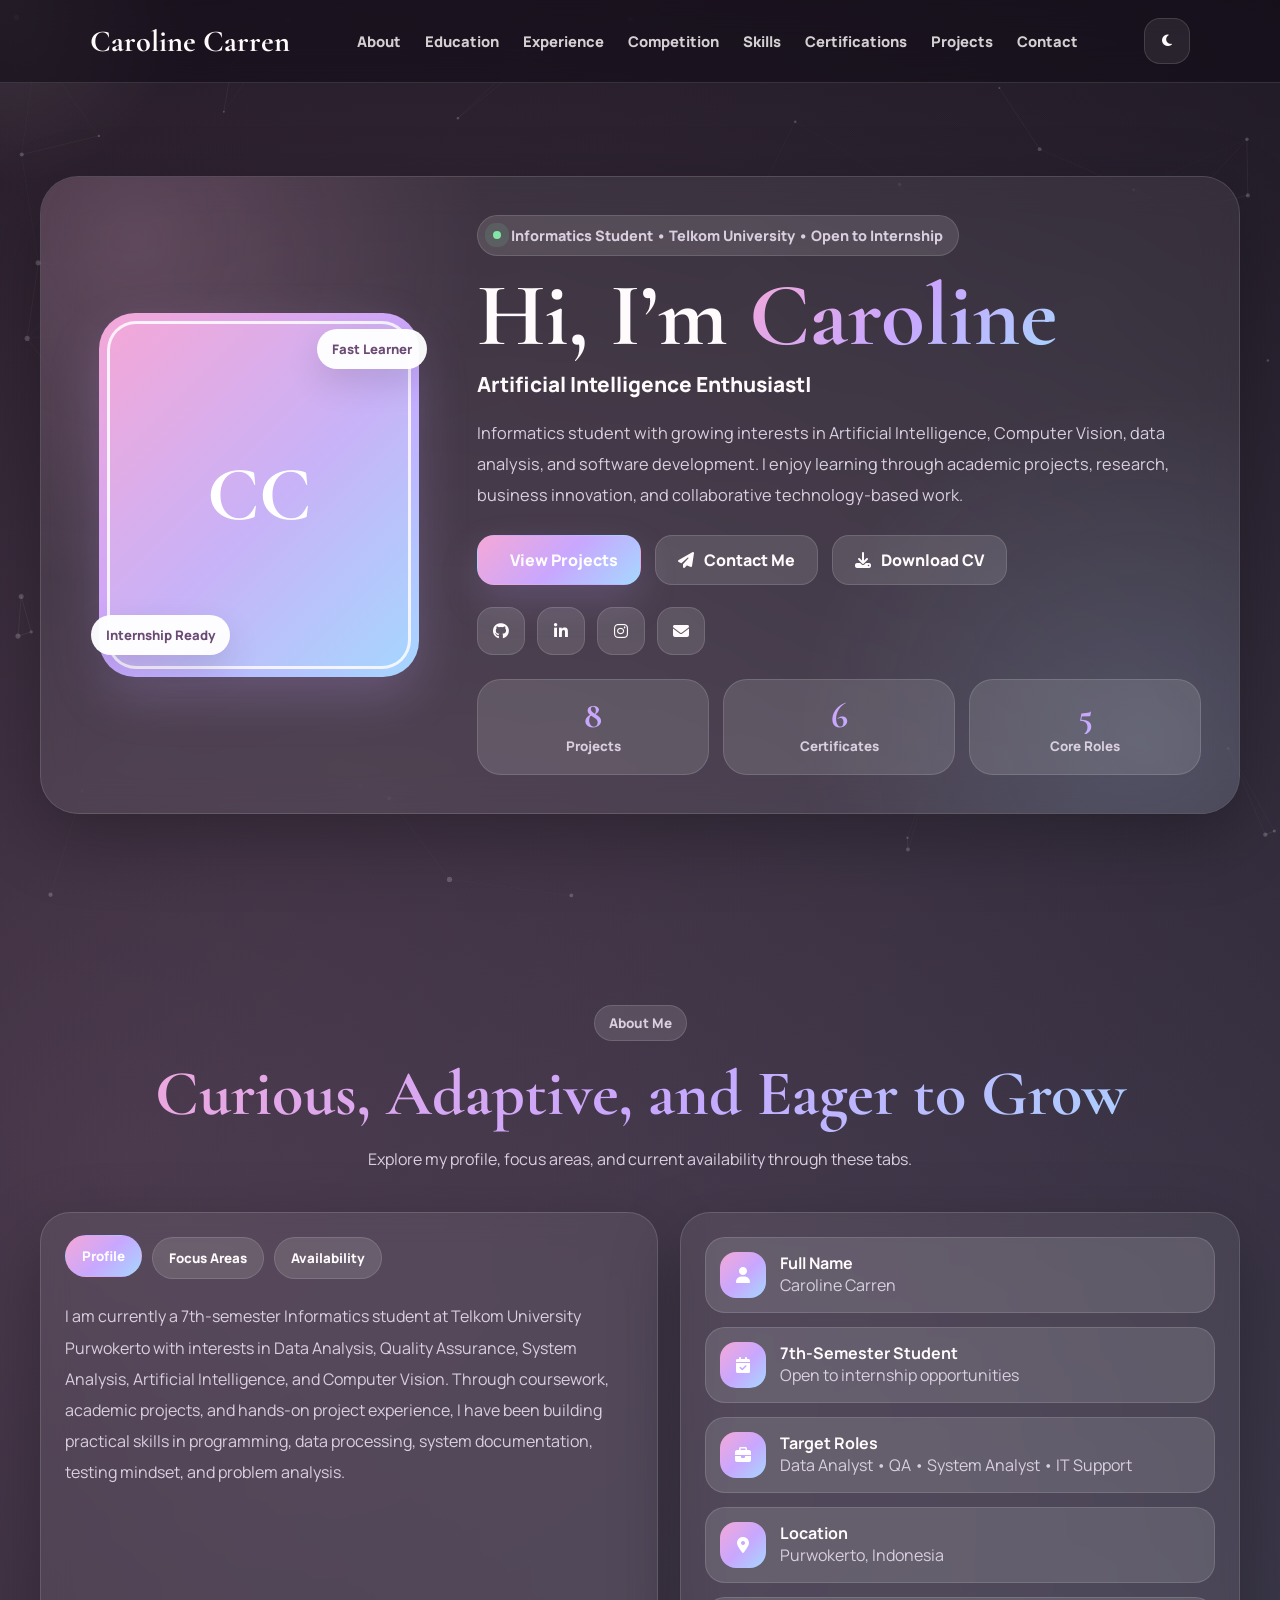
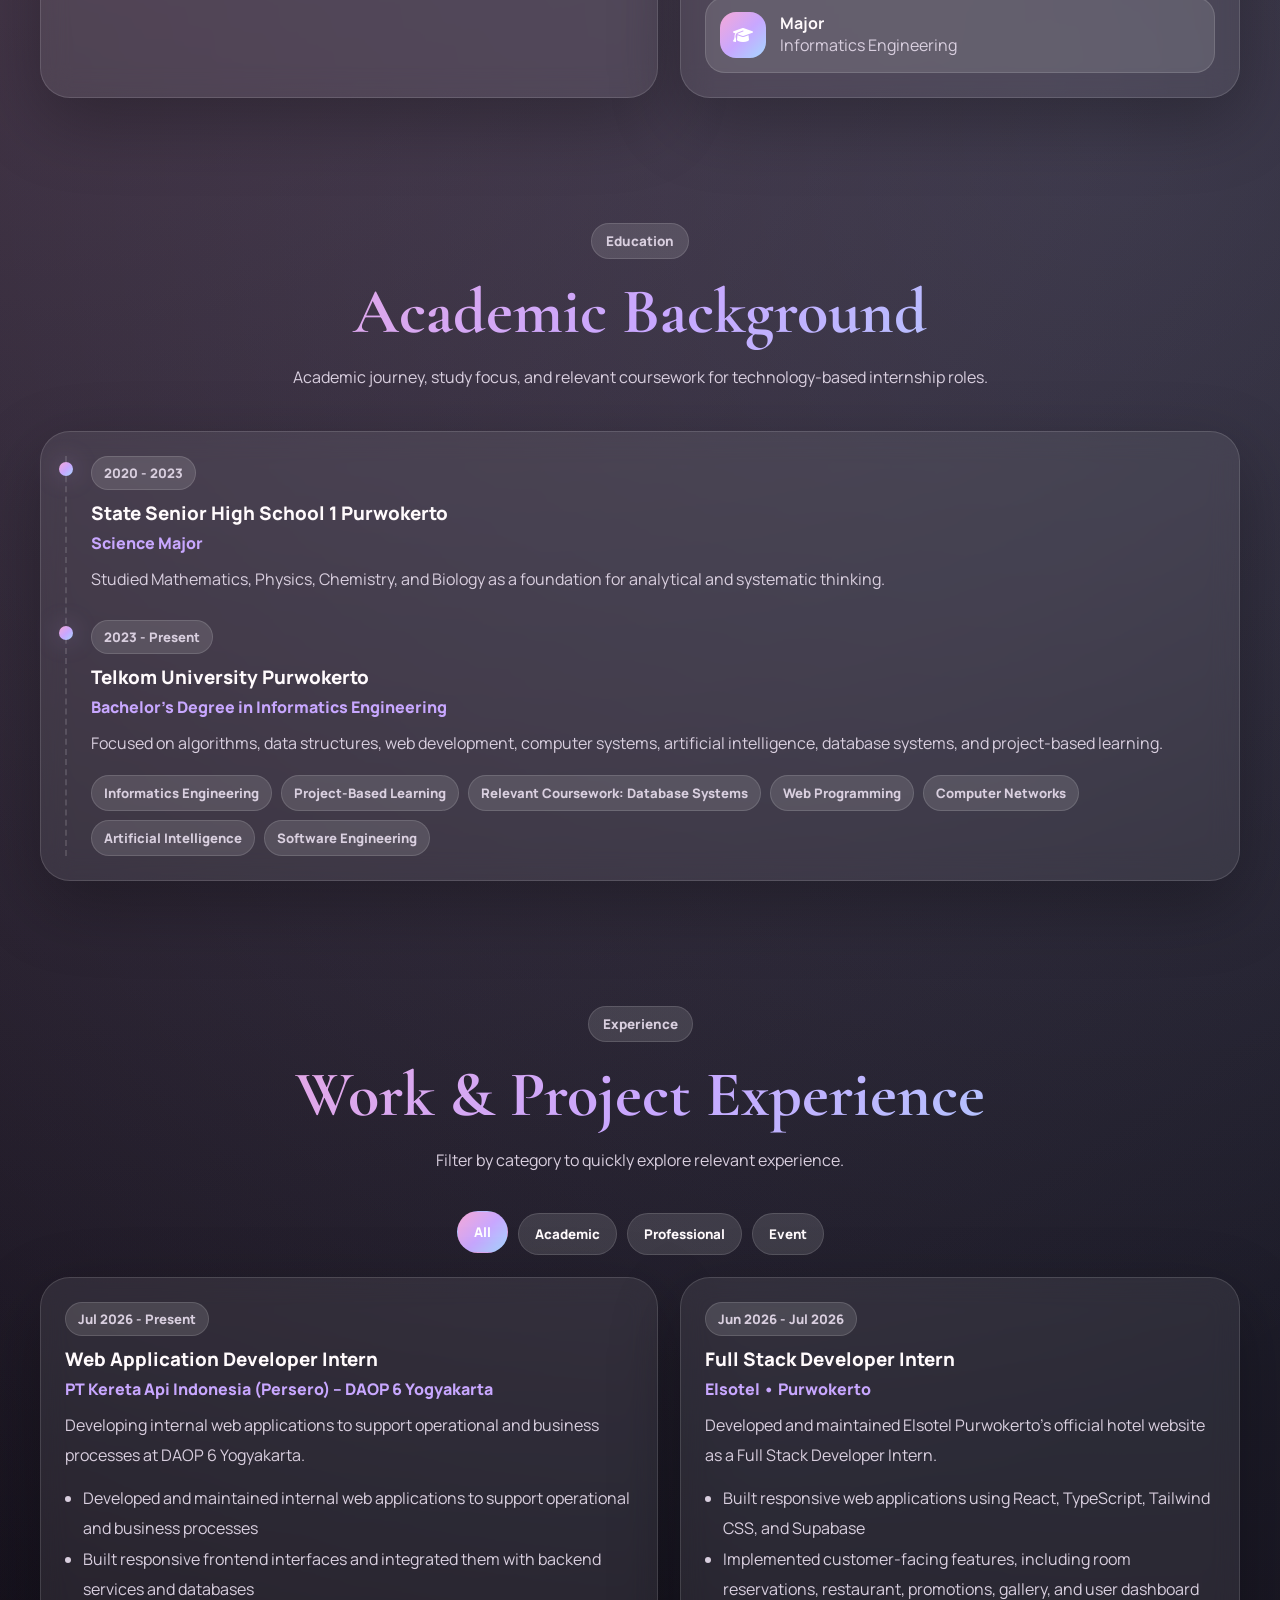
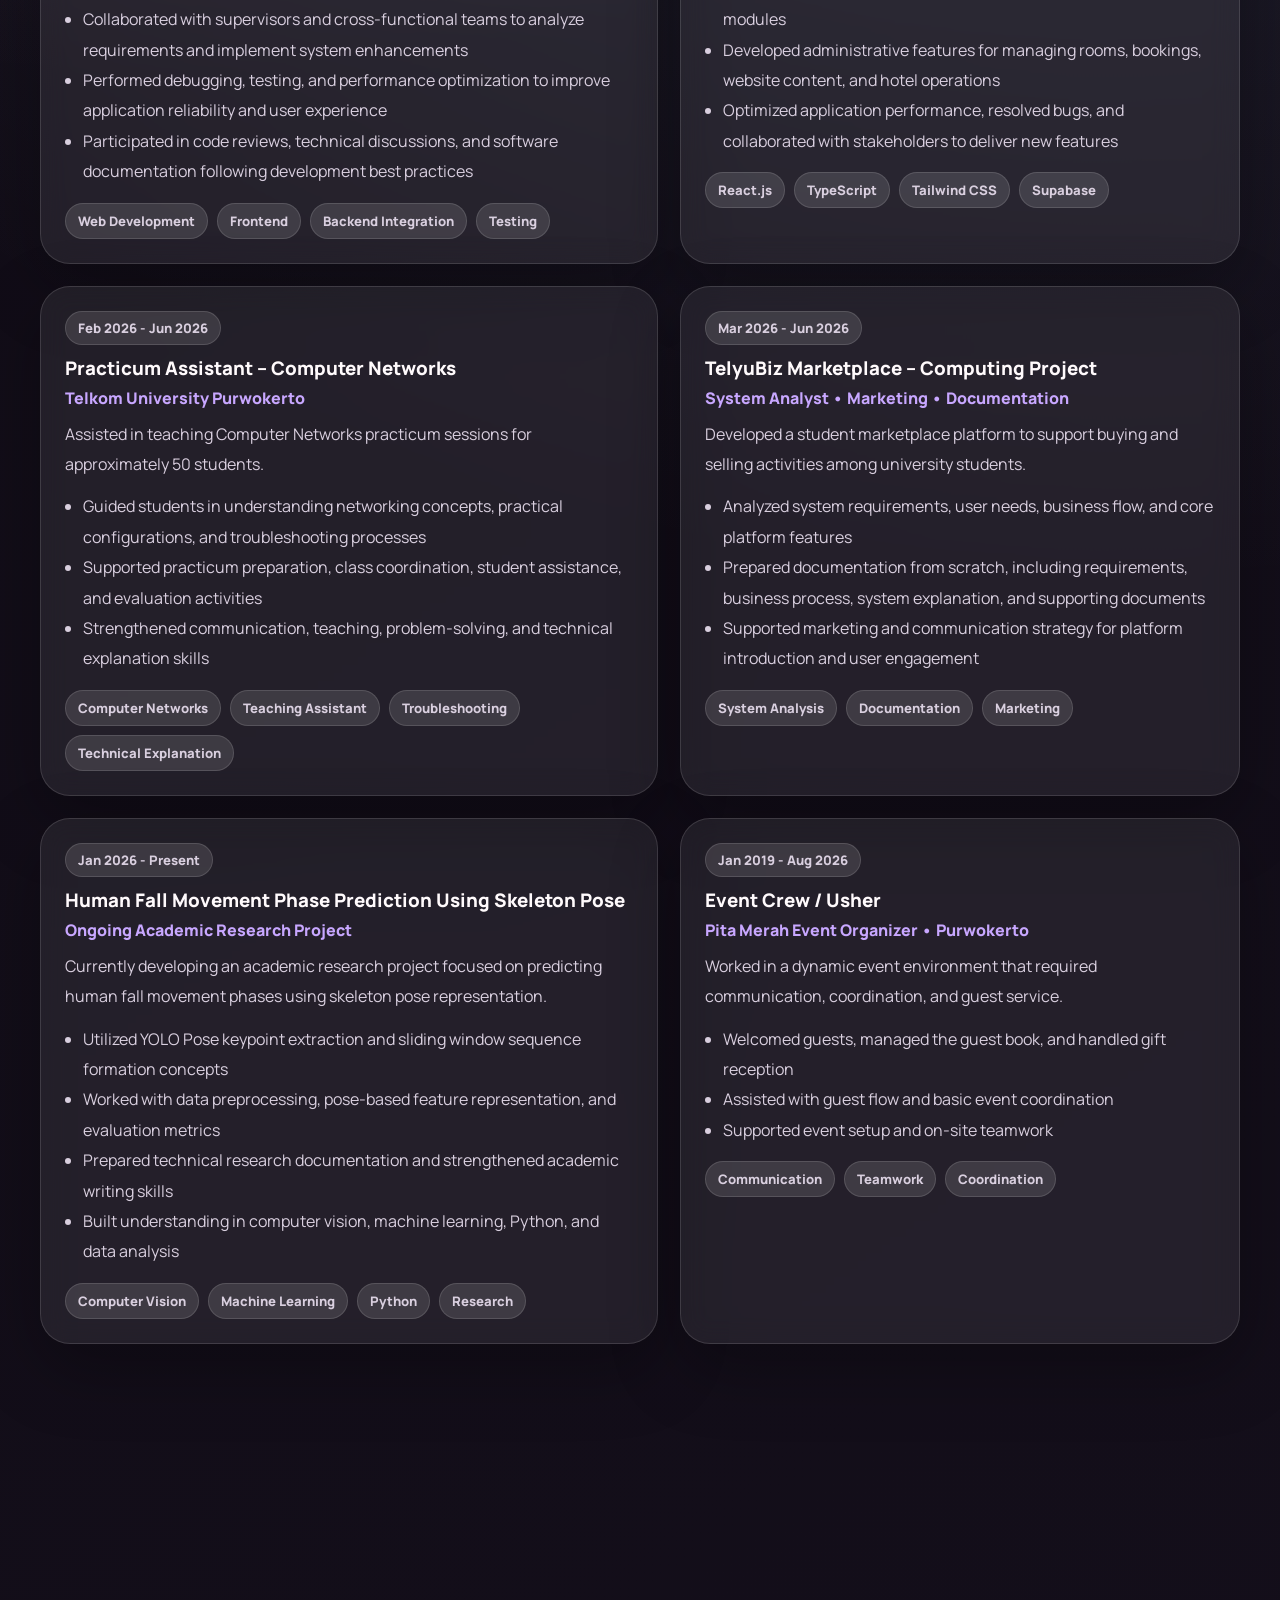
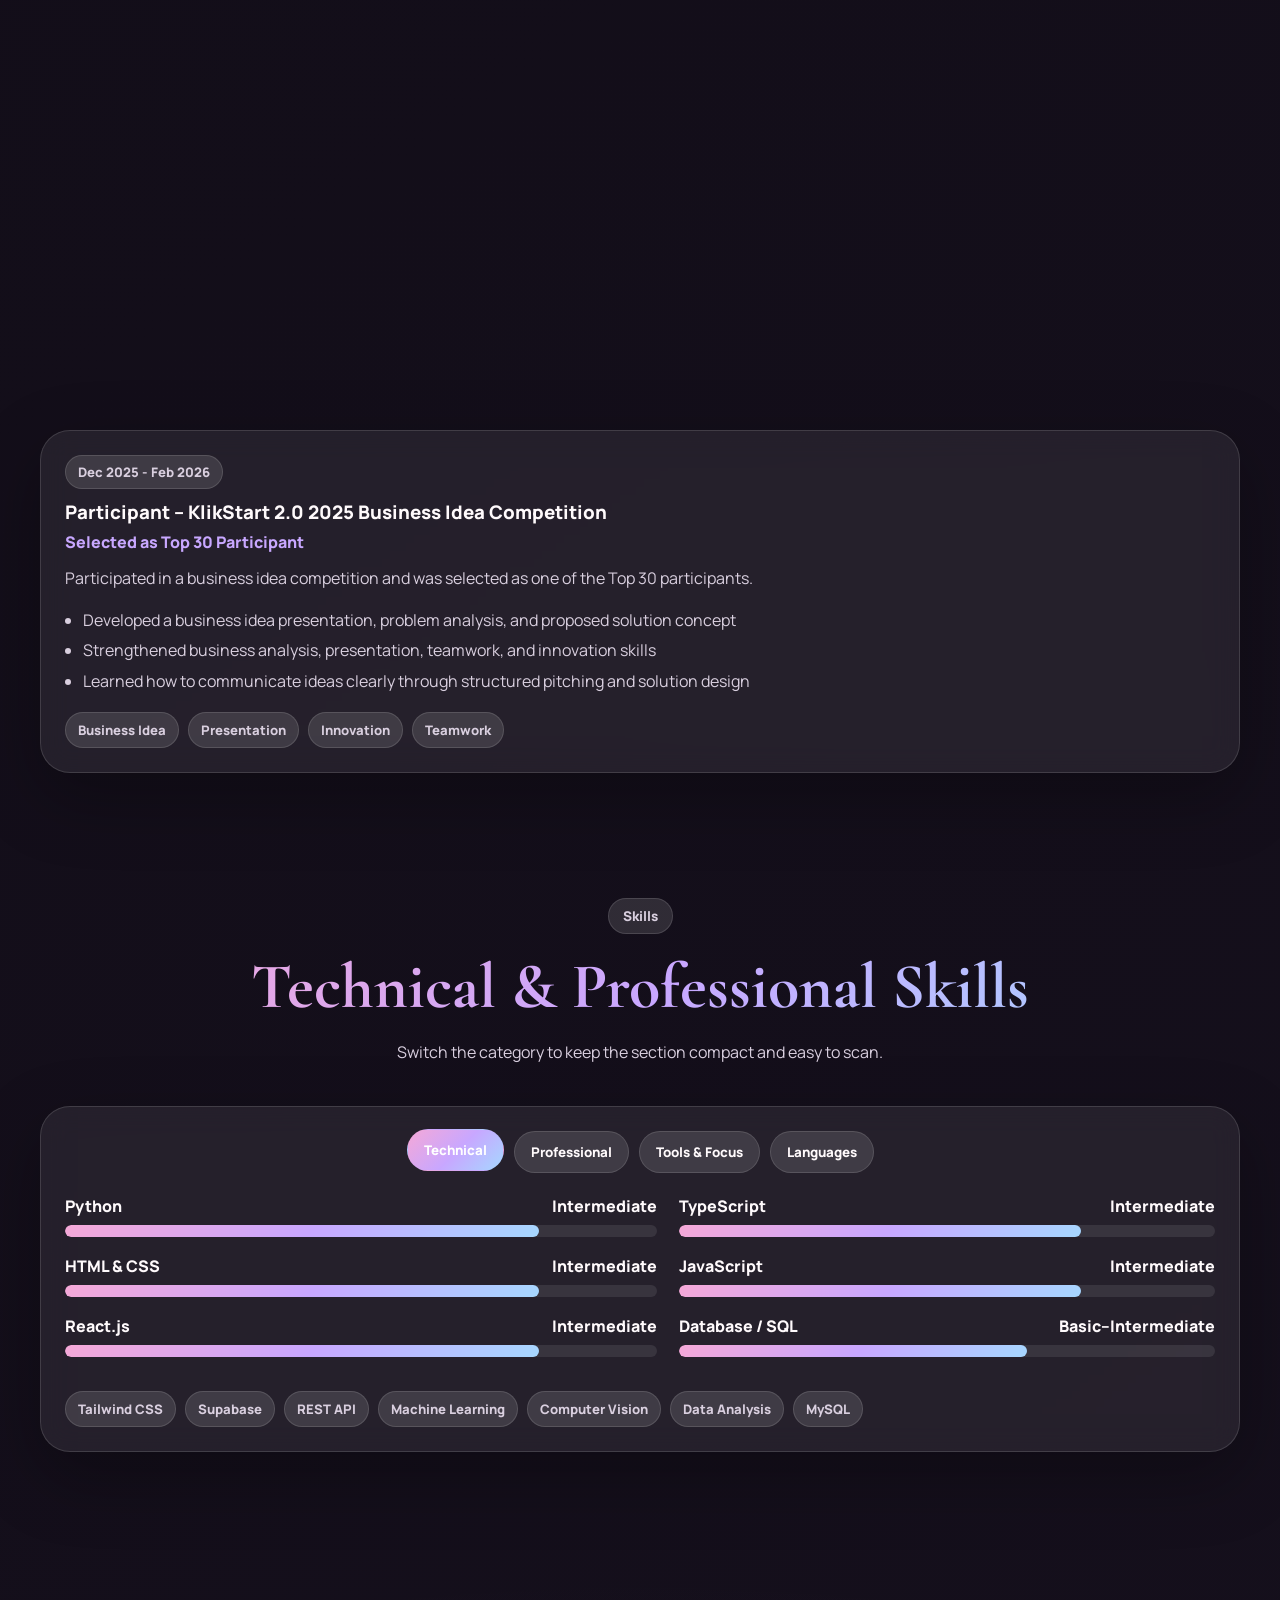
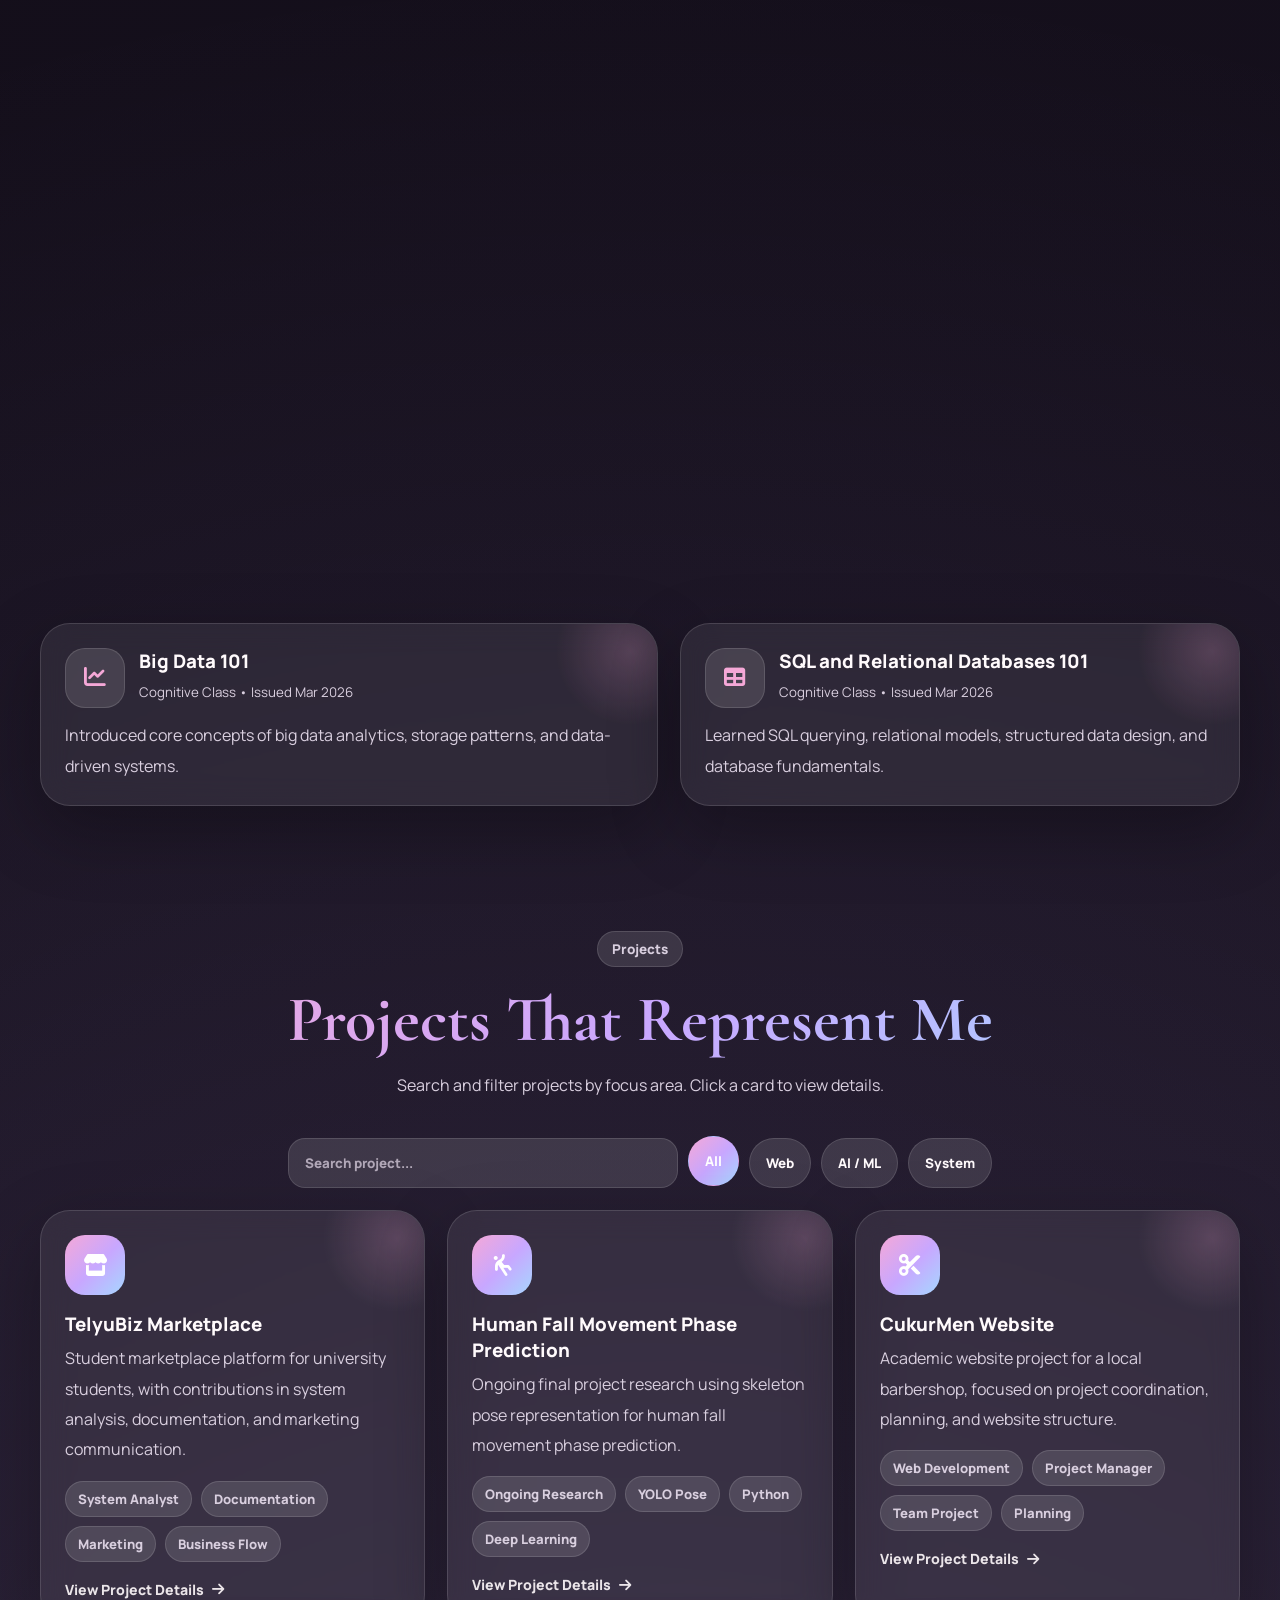
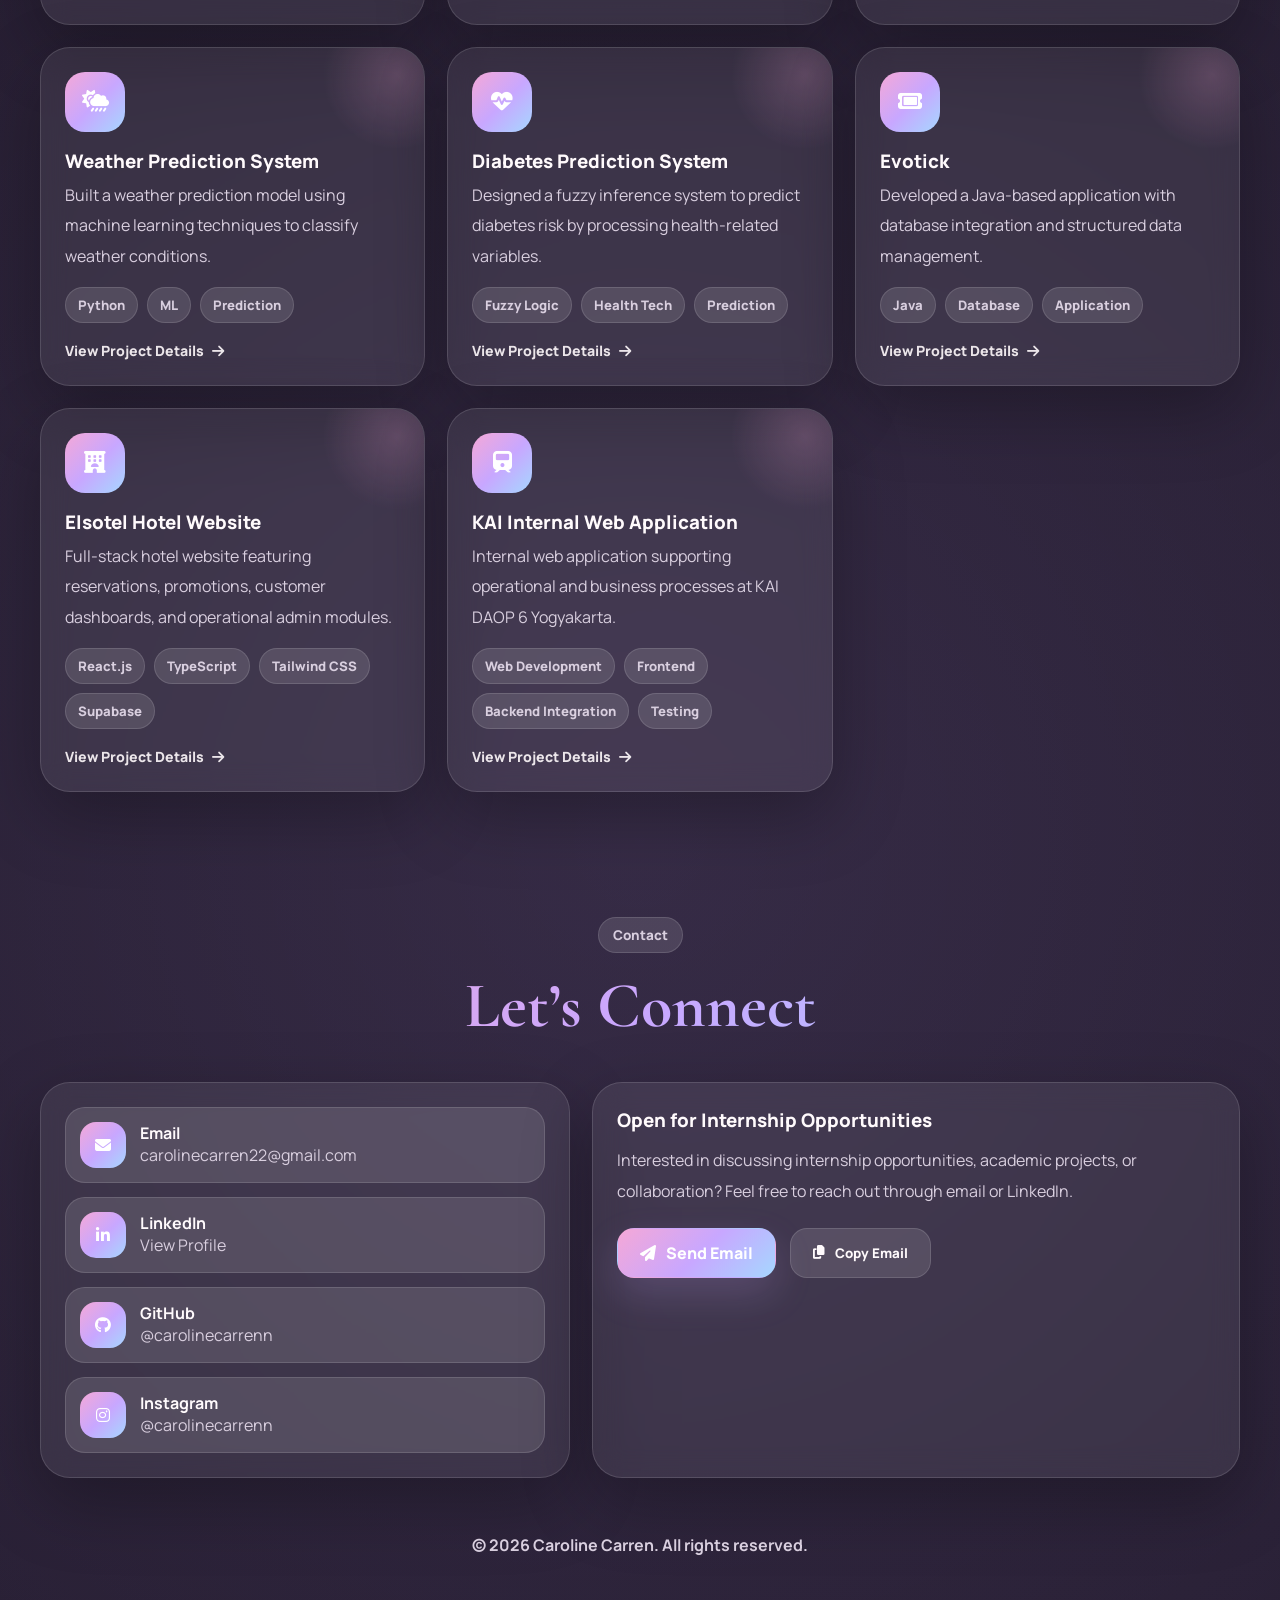
==== commit 52374afd: "Update index.html" ====
--- a/index.html
+++ b/index.html
@@ -1,934 +1,1871 @@
 <!DOCTYPE html>
 <html lang="en">
 <head>
-<meta charset="UTF-8" />
-<meta name="viewport" content="width=device-width, initial-scale=1.0" />
-<title>Caroline Carren | Web Developer &amp; System Analyst</title>
-<meta name="description" content="Caroline Carren — Informatics student at Telkom University Purwokerto. Web Application Developer Intern at KAI DAOP 6 Yogyakarta. React, TypeScript, Tailwind CSS, Supabase, QA and system analysis." />
-<meta property="og:title" content="Caroline Carren | Web Developer &amp; System Analyst" />
-<meta property="og:description" content="Informatics student building web applications. Currently interning at PT Kereta Api Indonesia (Persero) DAOP 6 Yogyakarta." />
-<meta property="og:type" content="website" />
-<meta property="og:url" content="https://carolinecarrenn.github.io/portfolio/" />
-<link rel="stylesheet" href="https://cdnjs.cloudflare.com/ajax/libs/font-awesome/6.4.2/css/all.min.css">
-<link href="https://fonts.googleapis.com/css2?family=Manrope:wght@300;400;500;600;700;800&family=Cormorant+Garamond:wght@600;700&display=swap" rel="stylesheet">
-<style>
-:root{
---bg:#0f0b14;
---bg-soft:#17111f;
---card:rgba(255,255,255,.075);
---card-strong:rgba(255,255,255,.12);
---line:rgba(255,255,255,.13);
---text:#fffafc;
---muted:#d9cfdf;
---pink:#f5a8d7;
---purple:#c8a7ff;
---blue:#a6d7ff;
---gradient:linear-gradient(135deg,#f5a8d7 0%, #c8a7ff 52%, #a6d7ff 100%);
---shadow:0 24px 70px rgba(0,0,0,.28);
---radius:30px;
-}
-body.light{
---bg:#fff8fc;
---bg-soft:#f6f0ff;
---card:rgba(255,255,255,.76);
---card-strong:rgba(255,255,255,.95);
---line:rgba(140,110,170,.16);
---text:#241b2c;
---muted:#6d6177;
---shadow:0 20px 55px rgba(164,125,196,.14);
-}
-*{margin:0;padding:0;box-sizing:border-box;}
-html{scroll-behavior:smooth;}
-body{
-min-height:100vh;
-font-family:'Manrope',sans-serif;
-color:var(--text);
-background:
-radial-gradient(circle at 10% 12%,rgba(245,168,215,.22),transparent 25%),
-radial-gradient(circle at 86% 18%,rgba(166,215,255,.17),transparent 26%),
-radial-gradient(circle at 50% 92%,rgba(200,167,255,.18),transparent 28%),
-linear-gradient(145deg,var(--bg),var(--bg-soft));
-overflow-x:hidden;
-transition:.35s ease;
-}
-#starCanvas{position:fixed;inset:0;width:100%;height:100%;z-index:0;pointer-events:none;opacity:.85;}
-.scroll-progress{position:fixed;top:0;left:0;width:0%;height:4px;background:var(--gradient);z-index:9999;}
-.cursor-glow{position:fixed;width:420px;height:420px;border-radius:50%;background:radial-gradient(circle,rgba(255,255,255,.10),transparent 62%);pointer-events:none;transform:translate(-50%,-50%);mix-blend-mode:screen;z-index:0;}
-.navbar{position:fixed;top:0;left:0;width:100%;z-index:999;padding:18px 7%;display:flex;align-items:center;justify-content:space-between;background:rgba(15,11,20,.52);backdrop-filter:blur(18px);border-bottom:1px solid var(--line);}
-body.light .navbar{background:rgba(255,255,255,.78);}
-.brand{font-family:'Cormorant Garamond',serif;font-size:1.9rem;font-weight:700;color:var(--text);text-decoration:none;}
-.nav-menu{display:flex;align-items:center;gap:24px;list-style:none;}
-.nav-menu a{color:var(--text);text-decoration:none;font-size:.92rem;font-weight:800;opacity:.82;position:relative;transition:.25s ease;}
-.nav-menu a::after{content:"";position:absolute;left:0;bottom:-8px;width:0;height:2px;border-radius:99px;background:var(--gradient);transition:.25s ease;}
-.nav-menu a:hover,.nav-menu a.active{opacity:1;}
-.nav-menu a:hover::after,.nav-menu a.active::after{width:100%;}
-.nav-actions{display:flex;align-items:center;gap:10px;}
-.icon-btn{width:46px;height:46px;border-radius:16px;border:1px solid var(--line);background:var(--card);color:var(--text);cursor:pointer;display:grid;place-items:center;transition:.25s ease;}
-.icon-btn:hover{transform:translateY(-3px);box-shadow:0 12px 28px rgba(200,167,255,.18);}
-.menu-toggle{display:none;}
-.container{width:min(1200px,calc(100% - 36px));margin:auto;position:relative;z-index:2;}
-section{position:relative;z-index:2;padding:105px 0 20px;}
-.hero{min-height:100vh;display:flex;align-items:center;padding-top:110px;}
-.hero-card{display:grid;grid-template-columns:360px 1fr;gap:38px;align-items:center;padding:38px;border:1px solid var(--line);border-radius:38px;background:var(--card);backdrop-filter:blur(18px);box-shadow:var(--shadow);overflow:hidden;position:relative;}
-.hero-card::before{content:"";position:absolute;inset:0;background:radial-gradient(circle at 8% 10%,rgba(245,168,215,.18),transparent 28%),radial-gradient(circle at 92% 88%,rgba(166,215,255,.14),transparent 28%);pointer-events:none;}
-.photo-area,.hero-content{position:relative;z-index:1;}
-.photo-area{width:100%;}
-.photo-frame{width:min(100%,320px);aspect-ratio:1/1.14;margin:auto;padding:8px;border-radius:36px;background:var(--gradient);box-shadow:0 20px 50px rgba(200,167,255,.22);position:relative;overflow:visible;animation:floaty 5.5s ease-in-out infinite;}
-.photo-inner{width:100%;height:100%;border-radius:29px;border:3px solid rgba(255,255,255,.82);overflow:hidden;position:relative;background:linear-gradient(135deg,rgba(245,168,215,.42),rgba(166,215,255,.42));display:grid;place-items:center;}
-.photo-inner img{width:100%;height:100%;object-fit:cover;display:block;position:relative;z-index:2;}
-.photo-inner img.hide{display:none;}
-.photo-placeholder{position:absolute;inset:0;display:grid;place-items:center;font-family:'Cormorant Garamond',serif;font-size:4.8rem;font-weight:700;color:#fff;z-index:1;}
-.float-chip{position:absolute;z-index:5;background:rgba(255,255,255,.96);color:#6b4b74;padding:11px 15px;border-radius:999px;box-shadow:0 14px 34px rgba(0,0,0,.12);font-size:.82rem;font-weight:900;white-space:nowrap;}
-.float-chip.top{right:-8px;top:16px;}
-.float-chip.bottom{left:-8px;bottom:22px;}
-.badge{display:inline-flex;align-items:center;gap:10px;padding:10px 15px;border-radius:999px;background:var(--card-strong);border:1px solid var(--line);color:var(--muted);font-weight:800;font-size:.9rem;margin-bottom:18px;}
-.badge .dot{width:8px;height:8px;border-radius:50%;background:#82e7a6;box-shadow:0 0 0 8px rgba(130,231,166,.12);}
-h1{font-family:'Cormorant Garamond',serif;font-size:clamp(3.2rem,7vw,5.8rem);line-height:.94;margin-bottom:12px;font-weight:700;}
-.gradient-text,.section-title,.stat-number{background:var(--gradient);-webkit-background-clip:text;-webkit-text-fill-color:transparent;background-clip:text;}
-.typing{min-height:34px;font-size:clamp(1rem,2vw,1.3rem);font-weight:900;margin-bottom:14px;}
-.hero-desc,.section-sub,.muted{color:var(--muted);line-height:1.9;}
-.hero-desc{max-width:760px;font-size:1.02rem;margin-bottom:24px;}
-.buttons{display:flex;flex-wrap:wrap;gap:14px;margin-bottom:22px;}
-.btn{border:none;text-decoration:none;display:inline-flex;align-items:center;justify-content:center;gap:10px;min-height:50px;padding:13px 22px;border-radius:17px;font-weight:900;cursor:pointer;transition:.25s ease;color:var(--text);background:var(--card-strong);border:1px solid var(--line);font-family:inherit;}
-.btn.primary{background:var(--gradient);color:#fff;border-color:transparent;box-shadow:0 16px 38px rgba(200,167,255,.18);}
-.btn:hover{transform:translateY(-3px);}
-.socials{display:flex;flex-wrap:wrap;gap:12px;margin-bottom:24px;}
-.socials a{width:48px;height:48px;border-radius:16px;background:var(--card-strong);border:1px solid var(--line);color:var(--text);display:grid;place-items:center;text-decoration:none;transition:.25s ease;}
-.socials a:hover{transform:translateY(-4px);color:var(--pink);}
-.stats{display:grid;grid-template-columns:repeat(3,1fr);gap:14px;}
-.stat{text-align:center;background:var(--card-strong);border:1px solid var(--line);padding:18px 12px;border-radius:24px;}
-.stat-number{display:block;font-family:'Cormorant Garamond',serif;font-size:2.3rem;line-height:1;font-weight:700;}
-.stat small{color:var(--muted);font-weight:800;}
-.section-head{text-align:center;margin-bottom:38px;}
-.kicker{display:inline-flex;padding:8px 14px;border-radius:999px;background:var(--card-strong);border:1px solid var(--line);color:var(--muted);font-size:.84rem;font-weight:900;margin-bottom:14px;}
-.section-title{font-family:'Cormorant Garamond',serif;font-size:clamp(2.4rem,5vw,4rem);font-weight:700;margin-bottom:12px;}
-.grid-2{display:grid;grid-template-columns:1.05fr .95fr;gap:22px;}
-.grid-3{display:grid;grid-template-columns:repeat(3,1fr);gap:22px;}
-.card{background:var(--card);border:1px solid var(--line);border-radius:var(--radius);backdrop-filter:blur(14px);box-shadow:var(--shadow);padding:24px;transition:.25s ease;height:100%;}
-.card:hover{transform:translateY(-7px);border-color:rgba(245,168,215,.30);}
-.info-item{display:flex;gap:14px;align-items:flex-start;background:var(--card-strong);border:1px solid var(--line);border-radius:20px;padding:14px;margin-bottom:14px;}
-.info-item:last-child{margin-bottom:0;}
-.info-item i{width:46px;height:46px;border-radius:16px;display:grid;place-items:center;background:var(--gradient);color:#fff;flex:none;}
-.info-item span{color:var(--muted);}
-.tabs,.filter-row{display:flex;flex-wrap:wrap;gap:10px;justify-content:center;margin-bottom:22px;}
-.tabs.left{justify-content:flex-start;}
-.pill{border:none;border-radius:999px;padding:11px 16px;background:var(--card-strong);border:1px solid var(--line);color:var(--text);font-weight:900;cursor:pointer;transition:.25s ease;font-family:inherit;}
-.pill:hover,.pill.active{background:var(--gradient);color:#fff;border-color:transparent;transform:translateY(-2px);}
-.panel{display:none;color:var(--muted);line-height:1.95;animation:fadeUp .3s ease;}
-.panel.active{display:block;}
-.timeline{position:relative;padding-left:24px;border-left:2px dashed var(--line);}
-.timeline-item{position:relative;padding-bottom:26px;}
-.timeline-item:last-child{padding-bottom:0;}
-.timeline-item::before{content:"";position:absolute;left:-32px;top:6px;width:14px;height:14px;border-radius:50%;background:var(--gradient);box-shadow:0 0 24px rgba(200,167,255,.35);}
-.date{display:inline-block;padding:7px 12px;border-radius:999px;background:var(--card-strong);border:1px solid var(--line);color:var(--muted);font-size:.82rem;font-weight:900;margin-bottom:10px;}
-.date.now{background:var(--gradient);color:#fff;border-color:transparent;}
-h3,h4{font-weight:900;margin-bottom:6px;}
-.sub{color:var(--purple);font-weight:900;margin-bottom:10px;}
-body.light .sub{color:#8a6daf;}
-.list{padding-left:18px;color:var(--muted);line-height:1.9;margin-top:12px;}
-.tags{display:flex;flex-wrap:wrap;gap:9px;margin-top:16px;}
-.tags span{padding:8px 12px;border-radius:999px;background:var(--card-strong);border:1px solid var(--line);color:var(--muted);font-size:.82rem;font-weight:900;}
-.exp-item.hide,.project-card.hide,.cert-card.hide{display:none;}
-.skill-panel{display:none;}
-.skill-panel.active{display:block;animation:fadeUp .3s ease;}
-.skill-group{margin-bottom:22px;}
-.skill-group:last-child{margin-bottom:0;}
-.skill-group h4{margin-bottom:12px;font-size:.95rem;letter-spacing:.02em;}
-.chips{display:flex;flex-wrap:wrap;gap:10px;}
-.chips span{padding:10px 14px;border-radius:14px;background:var(--card-strong);border:1px solid var(--line);color:var(--text);font-size:.86rem;font-weight:800;transition:.25s ease;}
-.chips span:hover{border-color:rgba(245,168,215,.35);transform:translateY(-2px);}
-.chips span.key{background:var(--gradient);color:#fff;border-color:transparent;}
-.search-box{width:min(100%,390px);min-height:50px;border-radius:17px;border:1px solid var(--line);background:var(--card-strong);color:var(--text);outline:none;padding:0 16px;font-family:inherit;font-weight:800;}
-.search-box::placeholder{color:rgba(217,207,223,.75);}
-body.light .search-box::placeholder{color:rgba(109,97,119,.75);}
-.search-row{display:flex;justify-content:center;margin-bottom:18px;}
-.project-card,.cert-card{position:relative;overflow:hidden;}
-.project-card{cursor:pointer;}
-.project-card::before,.cert-card::before{content:"";position:absolute;width:150px;height:150px;right:-48px;top:-48px;border-radius:50%;background:radial-gradient(circle,rgba(245,168,215,.20),transparent 70%);}
-.project-icon,.cert-icon{width:60px;height:60px;border-radius:20px;background:var(--gradient);display:grid;place-items:center;color:#fff;font-size:1.35rem;margin-bottom:16px;position:relative;z-index:1;}
-.project-action{display:inline-flex;align-items:center;gap:8px;margin-top:18px;font-size:.88rem;font-weight:900;color:var(--text);opacity:.9;position:relative;z-index:1;}
-.project-action i{transition:.25s ease;}
-.project-card:hover .project-action i{transform:translateX(4px);}
-.project-card h3,.project-card p,.project-card .tags,.project-action,.cert-card h3,.cert-card p,.cert-card small{position:relative;z-index:1;}
-.cert-head{display:flex;gap:14px;align-items:flex-start;position:relative;z-index:1;margin-bottom:12px;}
-.cert-icon{flex:none;background:var(--card-strong);border:1px solid var(--line);color:var(--pink);margin-bottom:0;}
-.modal-links{display:flex;flex-wrap:wrap;gap:12px;margin-top:20px;}
-.modal-links a{display:inline-flex;align-items:center;gap:9px;padding:11px 17px;border-radius:15px;background:var(--card-strong);border:1px solid var(--line);color:var(--text);text-decoration:none;font-weight:900;font-size:.88rem;transition:.25s ease;}
-.modal-links a:hover{transform:translateY(-2px);border-color:rgba(245,168,215,.35);}
-.contact-box{display:grid;grid-template-columns:.9fr 1.1fr;gap:22px;}
-.toast{position:fixed;right:22px;bottom:24px;padding:14px 18px;border-radius:18px;background:var(--card-strong);border:1px solid var(--line);color:var(--text);box-shadow:var(--shadow);backdrop-filter:blur(16px);z-index:9999;opacity:0;transform:translateY(20px);pointer-events:none;transition:.3s ease;font-weight:900;}
-.toast.show{opacity:1;transform:translateY(0);}
-.modal{position:fixed;inset:0;background:rgba(0,0,0,.54);backdrop-filter:blur(8px);display:none;align-items:center;justify-content:center;z-index:9998;padding:18px;}
-.modal.show{display:flex;}
-.modal-content{width:min(620px,100%);max-height:88vh;overflow-y:auto;background:var(--bg-soft);border:1px solid var(--line);border-radius:28px;box-shadow:var(--shadow);padding:26px;animation:modalIn .25s ease;}
-body.light .modal-content{background:#fff;}
-.modal-head{display:flex;justify-content:space-between;gap:14px;align-items:flex-start;margin-bottom:14px;}
-.close-modal{background:var(--card-strong);color:var(--text);border:1px solid var(--line);width:42px;height:42px;border-radius:14px;cursor:pointer;flex:none;font-family:inherit;}
-.scroll-top{position:fixed;right:22px;bottom:22px;width:56px;height:56px;border:none;border-radius:18px;background:var(--gradient);color:#fff;cursor:pointer;opacity:0;visibility:hidden;transition:.25s ease;z-index:999;box-shadow:0 16px 36px rgba(200,167,255,.22);}
-.scroll-top.show{opacity:1;visibility:visible;}
-footer{position:relative;z-index:2;text-align:center;padding:36px 18px 54px;color:var(--muted);font-weight:700;}
-.reveal{opacity:0;transform:translateY(30px);transition:.75s ease;}
-.reveal.show{opacity:1;transform:translateY(0);}
-a:focus-visible,button:focus-visible,input:focus-visible{outline:3px solid var(--pink);outline-offset:3px;}
-@keyframes floaty{0%,100%{transform:translateY(0)}50%{transform:translateY(-14px)}}
-@keyframes fadeUp{from{opacity:0;transform:translateY(8px)}to{opacity:1;transform:translateY(0)}}
-@keyframes modalIn{from{opacity:0;transform:translateY(18px) scale(.98)}to{opacity:1;transform:translateY(0) scale(1)}}
-@media(max-width:1050px){
-.nav-menu{position:fixed;top:82px;left:18px;right:18px;display:none;flex-direction:column;align-items:flex-start;padding:20px;border-radius:24px;background:var(--bg-soft);border:1px solid var(--line);box-shadow:var(--shadow);}
-.nav-menu.show{display:flex;}
-.menu-toggle{display:grid;}
-.hero-card,.grid-2,.contact-box{grid-template-columns:1fr;}
-.grid-3{grid-template-columns:repeat(2,1fr);}
-}
-@media(max-width:640px){
-.navbar{padding:14px 18px;}
-.hero-card{padding:24px;}
-.grid-3,.stats{grid-template-columns:1fr;}
-section{padding:80px 0 16px;}
-.float-chip{font-size:.74rem;padding:9px 12px;}
-.cursor-glow{display:none;}
-}
-@media(prefers-reduced-motion:reduce){
-*{animation:none!important;transition:none!important;}
-html{scroll-behavior:auto;}
-.reveal{opacity:1;transform:none;}
-}
-</style>
+  <meta charset="UTF-8" />
+  <meta name="viewport" content="width=device-width, initial-scale=1.0" />
+  <title>Caroline Carren | Portfolio</title>
+
+  <link rel="stylesheet" href="https://cdnjs.cloudflare.com/ajax/libs/font-awesome/6.4.2/css/all.min.css">
+  <link href="https://fonts.googleapis.com/css2?family=Manrope:wght@300;400;500;600;700;800&family=Cormorant+Garamond:wght@600;700&display=swap" rel="stylesheet">
+
+  <style>
+    :root{
+      --bg:#0f0b14;
+      --bg-soft:#17111f;
+      --card:rgba(255,255,255,.075);
+      --card-strong:rgba(255,255,255,.12);
+      --line:rgba(255,255,255,.13);
+      --text:#fffafc;
+      --muted:#d9cfdf;
+      --pink:#f5a8d7;
+      --purple:#c8a7ff;
+      --blue:#a6d7ff;
+      --gradient:linear-gradient(135deg,#f5a8d7 0%, #c8a7ff 52%, #a6d7ff 100%);
+      --shadow:0 24px 70px rgba(0,0,0,.28);
+      --radius:30px;
+    }
+
+    body.light{
+      --bg:#fff8fc;
+      --bg-soft:#f6f0ff;
+      --card:rgba(255,255,255,.76);
+      --card-strong:rgba(255,255,255,.95);
+      --line:rgba(140,110,170,.16);
+      --text:#241b2c;
+      --muted:#6d6177;
+      --shadow:0 20px 55px rgba(164,125,196,.14);
+    }
+
+    *{
+      margin:0;
+      padding:0;
+      box-sizing:border-box;
+    }
+
+    html{
+      scroll-behavior:smooth;
+    }
+
+    body{
+      min-height:100vh;
+      font-family:'Manrope',sans-serif;
+      color:var(--text);
+      background:
+        radial-gradient(circle at 10% 12%,rgba(245,168,215,.22),transparent 25%),
+        radial-gradient(circle at 86% 18%,rgba(166,215,255,.17),transparent 26%),
+        radial-gradient(circle at 50% 92%,rgba(200,167,255,.18),transparent 28%),
+        linear-gradient(145deg,var(--bg),var(--bg-soft));
+      overflow-x:hidden;
+      transition:.35s ease;
+    }
+
+    #starCanvas{
+      position:fixed;
+      inset:0;
+      width:100%;
+      height:100%;
+      z-index:0;
+      pointer-events:none;
+      opacity:.85;
+    }
+
+    .scroll-progress{
+      position:fixed;
+      top:0;
+      left:0;
+      width:0%;
+      height:4px;
+      background:var(--gradient);
+      z-index:9999;
+    }
+
+    .cursor-glow{
+      position:fixed;
+      width:420px;
+      height:420px;
+      border-radius:50%;
+      background:radial-gradient(circle,rgba(255,255,255,.10),transparent 62%);
+      pointer-events:none;
+      transform:translate(-50%,-50%);
+      mix-blend-mode:screen;
+      z-index:0;
+    }
+
+    .navbar{
+      position:fixed;
+      top:0;
+      left:0;
+      width:100%;
+      z-index:999;
+      padding:18px 7%;
+      display:flex;
+      align-items:center;
+      justify-content:space-between;
+      background:rgba(15,11,20,.52);
+      backdrop-filter:blur(18px);
+      border-bottom:1px solid var(--line);
+    }
+
+    body.light .navbar{
+      background:rgba(255,255,255,.78);
+    }
+
+    .brand{
+      font-family:'Cormorant Garamond',serif;
+      font-size:1.9rem;
+      font-weight:700;
+      color:var(--text);
+      text-decoration:none;
+    }
+
+    .nav-menu{
+      display:flex;
+      align-items:center;
+      gap:24px;
+      list-style:none;
+    }
+
+    .nav-menu a{
+      color:var(--text);
+      text-decoration:none;
+      font-size:.92rem;
+      font-weight:800;
+      opacity:.82;
+      position:relative;
+      transition:.25s ease;
+    }
+
+    .nav-menu a::after{
+      content:"";
+      position:absolute;
+      left:0;
+      bottom:-8px;
+      width:0;
+      height:2px;
+      border-radius:99px;
+      background:var(--gradient);
+      transition:.25s ease;
+    }
+
+    .nav-menu a:hover,
+    .nav-menu a.active{
+      opacity:1;
+    }
+
+    .nav-menu a:hover::after,
+    .nav-menu a.active::after{
+      width:100%;
+    }
+
+    .nav-actions{
+      display:flex;
+      align-items:center;
+      gap:10px;
+    }
+
+    .icon-btn{
+      width:46px;
+      height:46px;
+      border-radius:16px;
+      border:1px solid var(--line);
+      background:var(--card);
+      color:var(--text);
+      cursor:pointer;
+      display:grid;
+      place-items:center;
+      transition:.25s ease;
+    }
+
+    .icon-btn:hover{
+      transform:translateY(-3px);
+      box-shadow:0 12px 28px rgba(200,167,255,.18);
+    }
+
+    .menu-toggle{
+      display:none;
+    }
+
+    .container{
+      width:min(1200px,calc(100% - 36px));
+      margin:auto;
+      position:relative;
+      z-index:2;
+    }
+
+    section{
+      position:relative;
+      z-index:2;
+      padding:105px 0 20px;
+    }
+
+    .hero{
+      min-height:100vh;
+      display:flex;
+      align-items:center;
+      padding-top:110px;
+    }
+
+    .hero-card{
+      display:grid;
+      grid-template-columns:360px 1fr;
+      gap:38px;
+      align-items:center;
+      padding:38px;
+      border:1px solid var(--line);
+      border-radius:38px;
+      background:var(--card);
+      backdrop-filter:blur(18px);
+      box-shadow:var(--shadow);
+      overflow:hidden;
+      position:relative;
+    }
+
+    .hero-card::before{
+      content:"";
+      position:absolute;
+      inset:0;
+      background:
+        radial-gradient(circle at 8% 10%,rgba(245,168,215,.18),transparent 28%),
+        radial-gradient(circle at 92% 88%,rgba(166,215,255,.14),transparent 28%);
+      pointer-events:none;
+    }
+
+    .photo-area,
+    .hero-content{
+      position:relative;
+      z-index:1;
+    }
+
+    .photo-area{
+      width:100%;
+    }
+
+    .photo-frame{
+      width:min(100%,320px);
+      aspect-ratio:1/1.14;
+      margin:auto;
+      padding:8px;
+      border-radius:36px;
+      background:var(--gradient);
+      box-shadow:0 20px 50px rgba(200,167,255,.22);
+      position:relative;
+      overflow:visible;
+      animation:floaty 5.5s ease-in-out infinite;
+    }
+
+    .photo-inner{
+      width:100%;
+      height:100%;
+      border-radius:29px;
+      border:3px solid rgba(255,255,255,.82);
+      overflow:hidden;
+      position:relative;
+      background:linear-gradient(135deg,rgba(245,168,215,.42),rgba(166,215,255,.42));
+      display:grid;
+      place-items:center;
+    }
+
+    .photo-inner img{
+      width:100%;
+      height:100%;
+      object-fit:cover;
+      display:block;
+      position:relative;
+      z-index:2;
+    }
+
+    .photo-inner img.hide{
+      display:none;
+    }
+
+    .photo-placeholder{
+      position:absolute;
+      inset:0;
+      display:grid;
+      place-items:center;
+      font-family:'Cormorant Garamond',serif;
+      font-size:4.8rem;
+      font-weight:700;
+      color:#fff;
+      z-index:1;
+    }
+
+    .float-chip{
+      position:absolute;
+      z-index:5;
+      background:rgba(255,255,255,.96);
+      color:#6b4b74;
+      padding:11px 15px;
+      border-radius:999px;
+      box-shadow:0 14px 34px rgba(0,0,0,.12);
+      font-size:.82rem;
+      font-weight:900;
+      white-space:nowrap;
+    }
+
+    .float-chip.top{
+      right:-8px;
+      top:16px;
+    }
+
+    .float-chip.bottom{
+      left:-8px;
+      bottom:22px;
+    }
+
+    .badge{
+      display:inline-flex;
+      align-items:center;
+      gap:10px;
+      padding:10px 15px;
+      border-radius:999px;
+      background:var(--card-strong);
+      border:1px solid var(--line);
+      color:var(--muted);
+      font-weight:800;
+      font-size:.9rem;
+      margin-bottom:18px;
+    }
+
+    .badge .dot{
+      width:8px;
+      height:8px;
+      border-radius:50%;
+      background:#82e7a6;
+      box-shadow:0 0 0 8px rgba(130,231,166,.12);
+    }
+
+    h1{
+      font-family:'Cormorant Garamond',serif;
+      font-size:clamp(3.2rem,7vw,5.8rem);
+      line-height:.94;
+      margin-bottom:12px;
+      font-weight:700;
+    }
+
+    .gradient-text,
+    .section-title,
+    .stat-number{
+      background:var(--gradient);
+      -webkit-background-clip:text;
+      -webkit-text-fill-color:transparent;
+      background-clip:text;
+    }
+
+    .typing{
+      min-height:34px;
+      font-size:clamp(1rem,2vw,1.3rem);
+      font-weight:900;
+      margin-bottom:14px;
+    }
+
+    .hero-desc,
+    .section-sub,
+    .muted{
+      color:var(--muted);
+      line-height:1.9;
+    }
+
+    .hero-desc{
+      max-width:760px;
+      font-size:1.02rem;
+      margin-bottom:24px;
+    }
+
+    .buttons{
+      display:flex;
+      flex-wrap:wrap;
+      gap:14px;
+      margin-bottom:22px;
+    }
+
+    .btn{
+      border:none;
+      text-decoration:none;
+      display:inline-flex;
+      align-items:center;
+      justify-content:center;
+      gap:10px;
+      min-height:50px;
+      padding:13px 22px;
+      border-radius:17px;
+      font-weight:900;
+      cursor:pointer;
+      transition:.25s ease;
+      color:var(--text);
+      background:var(--card-strong);
+      border:1px solid var(--line);
+      font-family:inherit;
+    }
+
+    .btn.primary{
+      background:var(--gradient);
+      color:#fff;
+      border-color:transparent;
+      box-shadow:0 16px 38px rgba(200,167,255,.18);
+    }
+
+    .btn:hover{
+      transform:translateY(-3px);
+    }
+
+    .socials{
+      display:flex;
+      flex-wrap:wrap;
+      gap:12px;
+      margin-bottom:24px;
+    }
+
+    .socials a{
+      width:48px;
+      height:48px;
+      border-radius:16px;
+      background:var(--card-strong);
+      border:1px solid var(--line);
+      color:var(--text);
+      display:grid;
+      place-items:center;
+      text-decoration:none;
+      transition:.25s ease;
+    }
+
+    .socials a:hover{
+      transform:translateY(-4px);
+      color:var(--pink);
+    }
+
+    .stats{
+      display:grid;
+      grid-template-columns:repeat(3,1fr);
+      gap:14px;
+    }
+
+    .stat{
+      text-align:center;
+      background:var(--card-strong);
+      border:1px solid var(--line);
+      padding:18px 12px;
+      border-radius:24px;
+    }
+
+    .stat-number{
+      display:block;
+      font-family:'Cormorant Garamond',serif;
+      font-size:2.3rem;
+      line-height:1;
+      font-weight:700;
+    }
+
+    .stat small{
+      color:var(--muted);
+      font-weight:800;
+    }
+
+    .section-head{
+      text-align:center;
+      margin-bottom:38px;
+    }
+
+    .kicker{
+      display:inline-flex;
+      padding:8px 14px;
+      border-radius:999px;
+      background:var(--card-strong);
+      border:1px solid var(--line);
+      color:var(--muted);
+      font-size:.84rem;
+      font-weight:900;
+      margin-bottom:14px;
+    }
+
+    .section-title{
+      font-family:'Cormorant Garamond',serif;
+      font-size:clamp(2.4rem,5vw,4rem);
+      font-weight:700;
+      margin-bottom:12px;
+    }
+
+    .grid-2{
+      display:grid;
+      grid-template-columns:1.05fr .95fr;
+      gap:22px;
+    }
+
+    .grid-3{
+      display:grid;
+      grid-template-columns:repeat(3,1fr);
+      gap:22px;
+    }
+
+    .card{
+      background:var(--card);
+      border:1px solid var(--line);
+      border-radius:var(--radius);
+      backdrop-filter:blur(14px);
+      box-shadow:var(--shadow);
+      padding:24px;
+      transition:.25s ease;
+      height:100%;
+    }
+
+    .card:hover{
+      transform:translateY(-7px);
+      border-color:rgba(245,168,215,.30);
+    }
+
+    .info-item{
+      display:flex;
+      gap:14px;
+      align-items:flex-start;
+      background:var(--card-strong);
+      border:1px solid var(--line);
+      border-radius:20px;
+      padding:14px;
+      margin-bottom:14px;
+    }
+
+    .info-item:last-child{
+      margin-bottom:0;
+    }
+
+    .info-item i{
+      width:46px;
+      height:46px;
+      border-radius:16px;
+      display:grid;
+      place-items:center;
+      background:var(--gradient);
+      color:#fff;
+      flex:none;
+    }
+
+    .info-item span{
+      color:var(--muted);
+    }
+
+    .tabs,
+    .filter-row{
+      display:flex;
+      flex-wrap:wrap;
+      gap:10px;
+      justify-content:center;
+      margin-bottom:22px;
+    }
+
+    .tabs.left{
+      justify-content:flex-start;
+    }
+
+    .pill{
+      border:none;
+      border-radius:999px;
+      padding:11px 16px;
+      background:var(--card-strong);
+      border:1px solid var(--line);
+      color:var(--text);
+      font-weight:900;
+      cursor:pointer;
+      transition:.25s ease;
+      font-family:inherit;
+    }
+
+    .pill:hover,
+    .pill.active{
+      background:var(--gradient);
+      color:#fff;
+      border-color:transparent;
+      transform:translateY(-2px);
+    }
+
+    .panel{
+      display:none;
+      color:var(--muted);
+      line-height:1.95;
+      animation:fadeUp .3s ease;
+    }
+
+    .panel.active{
+      display:block;
+    }
+
+    .timeline{
+      position:relative;
+      padding-left:24px;
+      border-left:2px dashed var(--line);
+    }
+
+    .timeline-item{
+      position:relative;
+      padding-bottom:26px;
+    }
+
+    .timeline-item:last-child{
+      padding-bottom:0;
+    }
+
+    .timeline-item::before{
+      content:"";
+      position:absolute;
+      left:-32px;
+      top:6px;
+      width:14px;
+      height:14px;
+      border-radius:50%;
+      background:var(--gradient);
+      box-shadow:0 0 24px rgba(200,167,255,.35);
+    }
+
+    .date{
+      display:inline-block;
+      padding:7px 12px;
+      border-radius:999px;
+      background:var(--card-strong);
+      border:1px solid var(--line);
+      color:var(--muted);
+      font-size:.82rem;
+      font-weight:900;
+      margin-bottom:10px;
+    }
+
+    h3,h4{
+      font-weight:900;
+      margin-bottom:6px;
+    }
+
+    .sub{
+      color:var(--purple);
+      font-weight:900;
+      margin-bottom:10px;
+    }
+
+    body.light .sub{
+      color:#8a6daf;
+    }
+
+    .list{
+      padding-left:18px;
+      color:var(--muted);
+      line-height:1.9;
+      margin-top:12px;
+    }
+
+    .tags{
+      display:flex;
+      flex-wrap:wrap;
+      gap:9px;
+      margin-top:16px;
+    }
+
+    .tags span{
+      padding:8px 12px;
+      border-radius:999px;
+      background:var(--card-strong);
+      border:1px solid var(--line);
+      color:var(--muted);
+      font-size:.82rem;
+      font-weight:900;
+    }
+
+    .exp-item.hide,
+    .project-card.hide,
+    .cert-card.hide{
+      display:none;
+    }
+
+    .skill-panel{
+      display:none;
+    }
+
+    .skill-panel.active{
+      display:block;
+      animation:fadeUp .3s ease;
+    }
+
+    .skill-item{
+      margin-bottom:18px;
+    }
+
+    .skill-top{
+      display:flex;
+      align-items:center;
+      justify-content:space-between;
+      font-weight:900;
+      margin-bottom:8px;
+    }
+
+    .skill-bar{
+      height:12px;
+      border-radius:999px;
+      background:rgba(255,255,255,.09);
+      overflow:hidden;
+    }
+
+    body.light .skill-bar{
+      background:rgba(120,90,170,.12);
+    }
+
+    .skill-fill{
+      width:0;
+      height:100%;
+      border-radius:999px;
+      background:var(--gradient);
+      transition:width 1.4s ease;
+    }
+
+    .search-box{
+      width:min(100%,390px);
+      min-height:50px;
+      border-radius:17px;
+      border:1px solid var(--line);
+      background:var(--card-strong);
+      color:var(--text);
+      outline:none;
+      padding:0 16px;
+      font-family:inherit;
+      font-weight:800;
+    }
+
+    .search-box::placeholder{
+      color:rgba(217,207,223,.75);
+    }
+
+    .project-card,
+    .cert-card{
+      position:relative;
+      overflow:hidden;
+      cursor:pointer;
+    }
+
+    .project-card::before,
+    .cert-card::before{
+      content:"";
+      position:absolute;
+      width:150px;
+      height:150px;
+      right:-48px;
+      top:-48px;
+      border-radius:50%;
+      background:radial-gradient(circle,rgba(245,168,215,.20),transparent 70%);
+    }
+
+    .project-icon,
+    .cert-icon{
+      width:60px;
+      height:60px;
+      border-radius:20px;
+      background:var(--gradient);
+      display:grid;
+      place-items:center;
+      color:#fff;
+      font-size:1.35rem;
+      margin-bottom:16px;
+      position:relative;
+      z-index:1;
+    }
+
+    .project-action{
+      display:inline-flex;
+      align-items:center;
+      gap:8px;
+      margin-top:18px;
+      font-size:.88rem;
+      font-weight:900;
+      color:var(--text);
+      opacity:.9;
+      position:relative;
+      z-index:1;
+    }
+
+    .project-action i{
+      transition:.25s ease;
+    }
+
+    .project-card:hover .project-action i{
+      transform:translateX(4px);
+    }
+
+    .project-card h3,
+    .project-card p,
+    .project-card .tags,
+    .project-action,
+    .cert-card h3,
+    .cert-card p,
+    .cert-card small{
+      position:relative;
+      z-index:1;
+    }
+
+    .cert-head{
+      display:flex;
+      gap:14px;
+      align-items:flex-start;
+      position:relative;
+      z-index:1;
+      margin-bottom:12px;
+    }
+
+    .cert-icon{
+      flex:none;
+      background:var(--card-strong);
+      border:1px solid var(--line);
+      color:var(--pink);
+      margin-bottom:0;
+    }
+
+    .contact-box{
+      display:grid;
+      grid-template-columns:.9fr 1.1fr;
+      gap:22px;
+    }
+
+    .toast{
+      position:fixed;
+      right:22px;
+      bottom:24px;
+      padding:14px 18px;
+      border-radius:18px;
+      background:var(--card-strong);
+      border:1px solid var(--line);
+      color:var(--text);
+      box-shadow:var(--shadow);
+      backdrop-filter:blur(16px);
+      z-index:9999;
+      opacity:0;
+      transform:translateY(20px);
+      pointer-events:none;
+      transition:.3s ease;
+      font-weight:900;
+    }
+
+    .toast.show{
+      opacity:1;
+      transform:translateY(0);
+    }
+
+    .modal{
+      position:fixed;
+      inset:0;
+      background:rgba(0,0,0,.54);
+      backdrop-filter:blur(8px);
+      display:none;
+      align-items:center;
+      justify-content:center;
+      z-index:9998;
+      padding:18px;
+    }
+
+    .modal.show{
+      display:flex;
+    }
+
+    .modal-content{
+      width:min(620px,100%);
+      background:var(--bg-soft);
+      border:1px solid var(--line);
+      border-radius:28px;
+      box-shadow:var(--shadow);
+      padding:26px;
+      animation:modalIn .25s ease;
+    }
+
+    body.light .modal-content{
+      background:#fff;
+    }
+
+    .modal-head{
+      display:flex;
+      justify-content:space-between;
+      gap:14px;
+      align-items:flex-start;
+      margin-bottom:14px;
+    }
+
+    .close-modal{
+      border:none;
+      background:var(--card-strong);
+      color:var(--text);
+      border:1px solid var(--line);
+      width:42px;
+      height:42px;
+      border-radius:14px;
+      cursor:pointer;
+    }
+
+    .scroll-top{
+      position:fixed;
+      right:22px;
+      bottom:22px;
+      width:56px;
+      height:56px;
+      border:none;
+      border-radius:18px;
+      background:var(--gradient);
+      color:#fff;
+      cursor:pointer;
+      opacity:0;
+      visibility:hidden;
+      transition:.25s ease;
+      z-index:999;
+      box-shadow:0 16px 36px rgba(200,167,255,.22);
+    }
+
+    .scroll-top.show{
+      opacity:1;
+      visibility:visible;
+    }
+
+    footer{
+      position:relative;
+      z-index:2;
+      text-align:center;
+      padding:36px 18px 54px;
+      color:var(--muted);
+      font-weight:700;
+    }
+
+    .reveal{
+      opacity:0;
+      transform:translateY(30px);
+      transition:.75s ease;
+    }
+
+    .reveal.show{
+      opacity:1;
+      transform:translateY(0);
+    }
+
+    @keyframes floaty{
+      0%,100%{transform:translateY(0)}
+      50%{transform:translateY(-14px)}
+    }
+
+    @keyframes fadeUp{
+      from{opacity:0;transform:translateY(8px)}
+      to{opacity:1;transform:translateY(0)}
+    }
+
+    @keyframes modalIn{
+      from{opacity:0;transform:translateY(18px) scale(.98)}
+      to{opacity:1;transform:translateY(0) scale(1)}
+    }
+
+    @media(max-width:1050px){
+      .nav-menu{
+        position:fixed;
+        top:82px;
+        left:18px;
+        right:18px;
+        display:none;
+        flex-direction:column;
+        align-items:flex-start;
+        padding:20px;
+        border-radius:24px;
+        background:var(--bg-soft);
+        border:1px solid var(--line);
+        box-shadow:var(--shadow);
+      }
+
+      .nav-menu.show{
+        display:flex;
+      }
+
+      .menu-toggle{
+        display:grid;
+      }
+
+      .hero-card,
+      .grid-2,
+      .contact-box{
+        grid-template-columns:1fr;
+      }
+
+      .grid-3{
+        grid-template-columns:repeat(2,1fr);
+      }
+    }
+
+    @media(max-width:640px){
+      .navbar{
+        padding:14px 18px;
+      }
+
+      .hero-card{
+        padding:24px;
+      }
+
+      .grid-3,
+      .stats{
+        grid-template-columns:1fr;
+      }
+
+      .buttons{
+        flex-direction:column;
+      }
+
+      .btn{
+        width:100%;
+      }
+
+      .float-chip.top{right:8px;}
+      .float-chip.bottom{left:8px;}
+    }
+  </style>
 </head>
 <body>
-
-<div class="scroll-progress" id="progress"></div>
-<canvas id="starCanvas"></canvas>
-<div class="cursor-glow" id="glow"></div>
-
-<nav class="navbar">
-  <a href="#home" class="brand">Caroline Carren</a>
-  <ul class="nav-menu" id="navMenu">
-    <li><a href="#about">About</a></li>
-    <li><a href="#education">Education</a></li>
-    <li><a href="#experience">Experience</a></li>
-    <li><a href="#skills">Skills</a></li>
-    <li><a href="#projects">Projects</a></li>
-    <li><a href="#certifications">Certifications</a></li>
-    <li><a href="#contact">Contact</a></li>
-  </ul>
-  <div class="nav-actions">
-    <button class="icon-btn" id="themeBtn" aria-label="Switch colour theme"><i class="fa-solid fa-moon"></i></button>
-    <button class="icon-btn menu-toggle" id="menuBtn" aria-label="Open menu"><i class="fa-solid fa-bars"></i></button>
-  </div>
-</nav>
-
-<!-- HERO -->
-<section class="hero" id="home">
-  <div class="container">
-    <div class="hero-card">
-      <div class="photo-area">
-        <div class="photo-frame">
-          <div class="photo-inner">
-            <img src="profile.jpg.png" alt="Caroline Carren" id="profileImg" onerror="this.classList.add('hide')">
-            <div class="photo-placeholder">CC</div>
-          </div>
-          <span class="float-chip top">React &amp; TypeScript</span>
-          <span class="float-chip bottom">QA &amp; Documentation</span>
+  <div class="scroll-progress" id="scrollProgress"></div>
+  <canvas id="starCanvas"></canvas>
+  <div class="cursor-glow" id="cursorGlow"></div>
+
+  <nav class="navbar">
+    <a href="#home" class="brand">Caroline Carren</a>
+
+    <ul class="nav-menu" id="navMenu">
+      <li><a href="#about">About</a></li>
+      <li><a href="#education">Education</a></li>
+      <li><a href="#experience">Experience</a></li>
+      <li><a href="#competition">Competition</a></li>
+      <li><a href="#skills">Skills</a></li>
+      <li><a href="#certifications">Certifications</a></li>
+      <li><a href="#projects">Projects</a></li>
+      <li><a href="#contact">Contact</a></li>
+    </ul>
+
+    <div class="nav-actions">
+      <button class="icon-btn" id="themeBtn" aria-label="Toggle theme"><i class="fas fa-moon"></i></button>
+      <button class="icon-btn menu-toggle" id="menuBtn" aria-label="Open menu"><i class="fas fa-bars"></i></button>
+    </div>
+  </nav>
+
+  <main>
+    <section class="hero" id="home">
+      <div class="container">
+        <div class="hero-card reveal">
+          <div class="photo-area">
+            <div class="photo-frame">
+              <div class="photo-inner">
+                <div class="photo-placeholder">CC</div>
+                <img id="profilePhoto" src="profile.jpg" alt="Caroline Carren">
+              </div>
+              <div class="float-chip top">Fast Learner</div>
+              <div class="float-chip bottom">Internship Ready</div>
+            </div>
+          </div>
+
+          <div class="hero-content">
+            <div class="badge"><span class="dot"></span> Informatics Student • Telkom University • Open to Internship</div>
+            <h1>Hi, I’m <span class="gradient-text">Caroline</span></h1>
+            <div class="typing" id="typingText"></div>
+            <p class="hero-desc">
+              Informatics student with growing interests in Artificial Intelligence, Computer Vision, data analysis, and software development. I enjoy learning through academic projects, research, business innovation, and collaborative technology-based work.
+            </p>
+
+            <div class="buttons">
+              <a href="#projects" class="btn primary"><i class="fas fa-sparkles"></i> View Projects</a>
+              <a href="#contact" class="btn"><i class="fas fa-paper-plane"></i> Contact Me</a>
+              <a class="btn" href="Caroline_Carren_CV.pdf" download><i class="fas fa-download"></i> Download CV</a>
+            </div>
+
+            <div class="socials">
+              <a href="https://github.com/carolinecarrenn" target="_blank" aria-label="GitHub"><i class="fab fa-github"></i></a>
+              <a href="https://www.linkedin.com/in/caroline-carren-a1aa51346" target="_blank" aria-label="LinkedIn"><i class="fab fa-linkedin-in"></i></a>
+              <a href="https://www.instagram.com/carolinecarrenn/" target="_blank" aria-label="Instagram"><i class="fab fa-instagram"></i></a>
+              <a href="mailto:carolinecarren22@gmail.com" aria-label="Email"><i class="fas fa-envelope"></i></a>
+            </div>
+
+            <div class="stats">
+              <div class="stat"><span class="stat-number" data-count="8">0</span><small>Projects</small></div>
+              <div class="stat"><span class="stat-number" data-count="6">0</span><small>Certificates</small></div>
+              <div class="stat"><span class="stat-number" data-count="5">0</span><small>Core Roles</small></div>
+            </div>
+          </div>
         </div>
       </div>
-      <div class="hero-content">
-        <div class="badge"><span class="dot"></span> Web Application Developer Intern @ KAI DAOP 6 Yogyakarta</div>
-        <h1>Hi, I'm <span class="gradient-text">Caroline</span></h1>
-        <div class="typing gradient-text" id="typing"></div>
-        <p class="hero-desc">
-          Final-year Informatics student at Telkom University Purwokerto who builds web applications end to end —
-          from requirement analysis and documentation through to React interfaces, database integration, and testing.
-          I've shipped a production hotel website with React, TypeScript, Tailwind CSS, and Supabase, and I'm currently
-          developing internal operational tools at PT Kereta Api Indonesia (Persero).
-        </p>
-        <div class="buttons">
-          <a href="#projects" class="btn primary"><i class="fa-solid fa-folder-open"></i> View projects</a>
-          <a href="#contact" class="btn"><i class="fa-solid fa-paper-plane"></i> Get in touch</a>
-          <a href="Caroline_Carren_CV.pdf" class="btn" download><i class="fa-solid fa-file-arrow-down"></i> Download CV</a>
-        </div>
-        <div class="socials">
-          <a href="https://github.com/carolinecarrenn" target="_blank" rel="noopener" aria-label="GitHub"><i class="fa-brands fa-github"></i></a>
-          <a href="https://www.linkedin.com/in/caroline-carren-a1aa51346" target="_blank" rel="noopener" aria-label="LinkedIn"><i class="fa-brands fa-linkedin-in"></i></a>
-          <a href="https://www.instagram.com/carolinecarrenn/" target="_blank" rel="noopener" aria-label="Instagram"><i class="fa-brands fa-instagram"></i></a>
-          <a href="mailto:carolinecarren22@gmail.com" aria-label="Email"><i class="fa-solid fa-envelope"></i></a>
-        </div>
-        <div class="stats">
-          <div class="stat"><span class="stat-number" data-target="8">0</span><small>Projects</small></div>
-          <div class="stat"><span class="stat-number" data-target="6">0</span><small>Certifications</small></div>
-          <div class="stat"><span class="stat-number" data-target="3.87" data-decimal="2">0</span><small>GPA / 4.00</small></div>
+    </section>
+
+    <section id="about">
+      <div class="container">
+        <div class="section-head reveal">
+          <span class="kicker">About Me</span>
+          <h2 class="section-title">Curious, Adaptive, and Eager to Grow</h2>
+          <p class="section-sub">Explore my profile, focus areas, and current availability through these tabs.</p>
+        </div>
+
+        <div class="grid-2">
+          <div class="card reveal">
+            <div class="tabs left">
+              <button class="pill active" data-tab="profile">Profile</button>
+              <button class="pill" data-tab="focus">Focus Areas</button>
+              <button class="pill" data-tab="availability">Availability</button>
+            </div>
+
+            <div class="panel active" id="profile">
+              I am currently a 7th-semester Informatics student at Telkom University Purwokerto with interests in Data Analysis, Quality Assurance, System Analysis, Artificial Intelligence, and Computer Vision. Through coursework, academic projects, and hands-on project experience, I have been building practical skills in programming, data processing, system documentation, testing mindset, and problem analysis.
+            </div>
+            <div class="panel" id="focus">
+              My current focus includes Data Analysis, Quality Assurance, System Analysis, project documentation, and web-based project development. I also have academic exposure to Computer Vision, pose estimation, and Deep Learning concepts through my ongoing final project research.
+            </div>
+            <div class="panel" id="availability">
+              I am comfortable working both independently and in team-based environments. I enjoy contributing to collaborative discussions while also taking responsibility for individual tasks. I am currently interested in internship opportunities related to Data Analyst, Quality Assurance, System Analyst, IT Support, and technology project documentation.
+            </div>
+          </div>
+
+          <div class="card reveal">
+            <div class="info-item"><i class="fas fa-user"></i><div><strong>Full Name</strong><br><span>Caroline Carren</span></div></div>
+            <div class="info-item"><i class="fas fa-calendar-check"></i><div><strong>7th-Semester Student</strong><br><span>Open to internship opportunities</span></div></div>
+            <div class="info-item"><i class="fas fa-briefcase"></i><div><strong>Target Roles</strong><br><span>Data Analyst • QA • System Analyst • IT Support</span></div></div>
+            <div class="info-item"><i class="fas fa-location-dot"></i><div><strong>Location</strong><br><span>Purwokerto, Indonesia</span></div></div>
+            <div class="info-item"><i class="fas fa-graduation-cap"></i><div><strong>Major</strong><br><span>Informatics Engineering</span></div></div>
+          </div>
         </div>
       </div>
+    </section>
+
+    <section id="education">
+      <div class="container">
+        <div class="section-head reveal">
+          <span class="kicker">Education</span>
+          <h2 class="section-title">Academic Background</h2>
+          <p class="section-sub">Academic journey, study focus, and relevant coursework for technology-based internship roles.</p>
+        </div>
+
+        <div class="card reveal">
+          <div class="timeline">
+            <div class="timeline-item">
+              <span class="date">2020 - 2023</span>
+              <h3>State Senior High School 1 Purwokerto</h3>
+              <div class="sub">Science Major</div>
+              <p class="muted">Studied Mathematics, Physics, Chemistry, and Biology as a foundation for analytical and systematic thinking.</p>
+            </div>
+
+            <div class="timeline-item">
+              <span class="date">2023 - Present</span>
+              <h3>Telkom University Purwokerto</h3>
+              <div class="sub">Bachelor's Degree in Informatics Engineering</div>
+              <p class="muted">Focused on algorithms, data structures, web development, computer systems, artificial intelligence, database systems, and project-based learning.</p>
+              <div class="tags">
+                <span>Informatics Engineering</span>
+                <span>Project-Based Learning</span>
+                <span>Relevant Coursework: Database Systems</span>
+                <span>Web Programming</span>
+                <span>Computer Networks</span>
+                <span>Artificial Intelligence</span>
+                <span>Software Engineering</span>
+              </div>
+            </div>
+          </div>
+        </div>
+      </div>
+    </section>
+
+    <section id="experience">
+      <div class="container">
+        <div class="section-head reveal">
+          <span class="kicker">Experience</span>
+          <h2 class="section-title">Work & Project Experience</h2>
+          <p class="section-sub">Filter by category to quickly explore relevant experience.</p>
+        </div>
+
+        <div class="filter-row reveal">
+          <button class="pill active" data-exp-filter="all">All</button>
+          <button class="pill" data-exp-filter="academic">Academic</button>
+          <button class="pill" data-exp-filter="professional">Professional</button>
+          <button class="pill" data-exp-filter="event">Event</button>
+        </div>
+
+        <div class="grid-2">
+          <div class="exp-item" data-exp="professional">
+            <div class="card reveal">
+              <span class="date">Jul 2026 - Present</span>
+              <h3>Web Application Developer Intern</h3>
+              <div class="sub">PT Kereta Api Indonesia (Persero) – DAOP 6 Yogyakarta</div>
+              <p class="muted">Developing internal web applications to support operational and business processes at DAOP 6 Yogyakarta.</p>
+              <ul class="list">
+                <li>Developed and maintained internal web applications to support operational and business processes</li>
+                <li>Built responsive frontend interfaces and integrated them with backend services and databases</li>
+                <li>Collaborated with supervisors and cross-functional teams to analyze requirements and implement system enhancements</li>
+                <li>Performed debugging, testing, and performance optimization to improve application reliability and user experience</li>
+                <li>Participated in code reviews, technical discussions, and software documentation following development best practices</li>
+              </ul>
+              <div class="tags"><span>Web Development</span><span>Frontend</span><span>Backend Integration</span><span>Testing</span></div>
+            </div>
+          </div>
+
+          <div class="exp-item" data-exp="professional">
+            <div class="card reveal">
+              <span class="date">Jun 2026 - Jul 2026</span>
+              <h3>Full Stack Developer Intern</h3>
+              <div class="sub">Elsotel • Purwokerto</div>
+              <p class="muted">Developed and maintained Elsotel Purwokerto's official hotel website as a Full Stack Developer Intern.</p>
+              <ul class="list">
+                <li>Built responsive web applications using React, TypeScript, Tailwind CSS, and Supabase</li>
+                <li>Implemented customer-facing features, including room reservations, restaurant, promotions, gallery, and user dashboard modules</li>
+                <li>Developed administrative features for managing rooms, bookings, website content, and hotel operations</li>
+                <li>Optimized application performance, resolved bugs, and collaborated with stakeholders to deliver new features</li>
+              </ul>
+              <div class="tags"><span>React.js</span><span>TypeScript</span><span>Tailwind CSS</span><span>Supabase</span></div>
+            </div>
+          </div>
+
+          <div class="exp-item" data-exp="academic professional">
+            <div class="card reveal">
+              <span class="date">Feb 2026 - Jun 2026</span>
+              <h3>Practicum Assistant – Computer Networks</h3>
+              <div class="sub">Telkom University Purwokerto</div>
+              <p class="muted">Assisted in teaching Computer Networks practicum sessions for approximately 50 students.</p>
+              <ul class="list">
+                <li>Guided students in understanding networking concepts, practical configurations, and troubleshooting processes</li>
+                <li>Supported practicum preparation, class coordination, student assistance, and evaluation activities</li>
+                <li>Strengthened communication, teaching, problem-solving, and technical explanation skills</li>
+              </ul>
+              <div class="tags"><span>Computer Networks</span><span>Teaching Assistant</span><span>Troubleshooting</span><span>Technical Explanation</span></div>
+            </div>
+          </div>
+
+          <div class="exp-item" data-exp="academic professional">
+            <div class="card reveal">
+              <span class="date">Mar 2026 - Jun 2026</span>
+              <h3>TelyuBiz Marketplace – Computing Project</h3>
+              <div class="sub">System Analyst • Marketing • Documentation</div>
+              <p class="muted">Developed a student marketplace platform to support buying and selling activities among university students.</p>
+              <ul class="list">
+                <li>Analyzed system requirements, user needs, business flow, and core platform features</li>
+                <li>Prepared documentation from scratch, including requirements, business process, system explanation, and supporting documents</li>
+                <li>Supported marketing and communication strategy for platform introduction and user engagement</li>
+              </ul>
+              <div class="tags"><span>System Analysis</span><span>Documentation</span><span>Marketing</span></div>
+            </div>
+          </div>
+
+          <div class="exp-item" data-exp="academic">
+            <div class="card reveal">
+              <span class="date">Jan 2026 - Present</span>
+              <h3>Human Fall Movement Phase Prediction Using Skeleton Pose</h3>
+              <div class="sub">Ongoing Academic Research Project</div>
+              <p class="muted">Currently developing an academic research project focused on predicting human fall movement phases using skeleton pose representation.</p>
+              <ul class="list">
+                <li>Utilized YOLO Pose keypoint extraction and sliding window sequence formation concepts</li>
+                <li>Worked with data preprocessing, pose-based feature representation, and evaluation metrics</li>
+                <li>Prepared technical research documentation and strengthened academic writing skills</li>
+                <li>Built understanding in computer vision, machine learning, Python, and data analysis</li>
+              </ul>
+              <div class="tags"><span>Computer Vision</span><span>Machine Learning</span><span>Python</span><span>Research</span></div>
+            </div>
+          </div>
+
+          <div class="exp-item" data-exp="event professional">
+            <div class="card reveal">
+              <span class="date">Jan 2019 - Aug 2026</span>
+              <h3>Event Crew / Usher</h3>
+              <div class="sub">Pita Merah Event Organizer • Purwokerto</div>
+              <p class="muted">Worked in a dynamic event environment that required communication, coordination, and guest service.</p>
+              <ul class="list">
+                <li>Welcomed guests, managed the guest book, and handled gift reception</li>
+                <li>Assisted with guest flow and basic event coordination</li>
+                <li>Supported event setup and on-site teamwork</li>
+              </ul>
+              <div class="tags"><span>Communication</span><span>Teamwork</span><span>Coordination</span></div>
+            </div>
+          </div>
+
+          <div class="exp-item" data-exp="event professional">
+            <div class="card reveal">
+              <span class="date">Jul 2025 &amp; Jul 2026</span>
+              <h3>Event Marketing Staff</h3>
+              <div class="sub">Heybee Visual • Purwokerto</div>
+              <p class="muted">Supported promotional activities and audience engagement during events for a local photography brand.</p>
+              <ul class="list">
+                <li>Distributed brochures and promotional materials to visitors</li>
+                <li>Explained service details and answered basic questions</li>
+                <li>Assisted in audience engagement at the booth</li>
+              </ul>
+              <div class="tags"><span>Marketing Communication</span><span>Customer Engagement</span><span>Public Interaction</span></div>
+            </div>
+          </div>
+        </div>
+      </div>
+    </section>
+
+    <section id="competition">
+      <div class="container">
+        <div class="section-head reveal">
+          <span class="kicker">Competition</span>
+          <h2 class="section-title">Competition & Achievement</h2>
+        </div>
+
+        <div class="card reveal">
+          <span class="date">Dec 2025 - Feb 2026</span>
+          <h3>Participant – KlikStart 2.0 2025 Business Idea Competition</h3>
+          <div class="sub">Selected as Top 30 Participant</div>
+          <p class="muted">Participated in a business idea competition and was selected as one of the Top 30 participants.</p>
+          <ul class="list">
+            <li>Developed a business idea presentation, problem analysis, and proposed solution concept</li>
+            <li>Strengthened business analysis, presentation, teamwork, and innovation skills</li>
+            <li>Learned how to communicate ideas clearly through structured pitching and solution design</li>
+          </ul>
+          <div class="tags"><span>Business Idea</span><span>Presentation</span><span>Innovation</span><span>Teamwork</span></div>
+        </div>
+      </div>
+    </section>
+
+    <section id="skills">
+      <div class="container">
+        <div class="section-head reveal">
+          <span class="kicker">Skills</span>
+          <h2 class="section-title">Technical & Professional Skills</h2>
+          <p class="section-sub">Switch the category to keep the section compact and easy to scan.</p>
+        </div>
+
+        <div class="card reveal">
+          <div class="tabs">
+            <button class="pill active" data-skill-tab="technical">Technical</button>
+            <button class="pill" data-skill-tab="professional">Professional</button>
+            <button class="pill" data-skill-tab="tools">Tools & Focus</button>
+            <button class="pill" data-skill-tab="languages">Languages</button>
+          </div>
+
+          <div class="skill-panel active" id="technical">
+            <div class="grid-2">
+              <div>
+                <div class="skill-item"><div class="skill-top"><span>Python</span><span>Intermediate</span></div><div class="skill-bar"><div class="skill-fill" data-width="80%"></div></div></div>
+                <div class="skill-item"><div class="skill-top"><span>HTML & CSS</span><span>Intermediate</span></div><div class="skill-bar"><div class="skill-fill" data-width="80%"></div></div></div>
+                <div class="skill-item"><div class="skill-top"><span>React.js</span><span>Intermediate</span></div><div class="skill-bar"><div class="skill-fill" data-width="80%"></div></div></div>
+              </div>
+              <div>
+                <div class="skill-item"><div class="skill-top"><span>TypeScript</span><span>Intermediate</span></div><div class="skill-bar"><div class="skill-fill" data-width="75%"></div></div></div>
+                <div class="skill-item"><div class="skill-top"><span>JavaScript</span><span>Intermediate</span></div><div class="skill-bar"><div class="skill-fill" data-width="75%"></div></div></div>
+                <div class="skill-item"><div class="skill-top"><span>Database / SQL</span><span>Basic–Intermediate</span></div><div class="skill-bar"><div class="skill-fill" data-width="65%"></div></div></div>
+              </div>
+            </div>
+            <div class="tags"><span>Tailwind CSS</span><span>Supabase</span><span>REST API</span><span>Machine Learning</span><span>Computer Vision</span><span>Data Analysis</span><span>MySQL</span></div>
+          </div>
+
+          <div class="skill-panel" id="professional">
+            <div class="grid-2">
+              <div>
+                <div class="skill-item"><div class="skill-top"><span>Documentation</span><span>Strong</span></div><div class="skill-bar"><div class="skill-fill" data-width="90%"></div></div></div>
+                <div class="skill-item"><div class="skill-top"><span>System Analysis</span><span>Intermediate</span></div><div class="skill-bar"><div class="skill-fill" data-width="80%"></div></div></div>
+              </div>
+              <div>
+                <div class="skill-item"><div class="skill-top"><span>Quality Assurance</span><span>Basic–Intermediate</span></div><div class="skill-bar"><div class="skill-fill" data-width="70%"></div></div></div>
+                <div class="skill-item"><div class="skill-top"><span>Teamwork & Communication</span><span>Strong</span></div><div class="skill-bar"><div class="skill-fill" data-width="90%"></div></div></div>
+              </div>
+            </div>
+            <div class="tags"><span>Presentation</span><span>Problem Analysis</span><span>Research Writing</span><span>Marketing</span></div>
+          </div>
+
+          <div class="skill-panel" id="tools">
+            <p class="muted">Tools and learning areas I currently use or have explored through academic and project work:</p>
+            <div class="tags">
+              <span>Microsoft Office</span>
+              <span>Google Workspace</span>
+              <span>GitHub</span>
+              <span>Visual Studio Code</span>
+              <span>React</span>
+              <span>Supabase</span>
+              <span>Canva</span>
+              <span>Figma Basic</span>
+              <span>MySQL</span>
+              <span>Python Data Processing</span>
+              <span>Documentation</span>
+              <span>Software Testing Mindset</span>
+            </div>
+          </div>
+
+          <div class="skill-panel" id="languages">
+            <div class="grid-2">
+              <div>
+                <div class="skill-item"><div class="skill-top"><span>Indonesian</span><span>Native</span></div><div class="skill-bar"><div class="skill-fill" data-width="100%"></div></div></div>
+              </div>
+              <div>
+                <div class="skill-item"><div class="skill-top"><span>English</span><span>Intermediate</span></div><div class="skill-bar"><div class="skill-fill" data-width="60%"></div></div></div>
+              </div>
+            </div>
+            <div class="tags"><span>Bahasa Indonesia</span><span>English</span><span>Written Communication</span></div>
+          </div>
+        </div>
+      </div>
+    </section>
+
+    <section id="certifications">
+      <div class="container">
+        <div class="section-head reveal">
+          <span class="kicker">Certifications</span>
+          <h2 class="section-title">Certifications & Technical Learning</h2>
+        </div>
+
+        <div class="filter-row reveal">
+          <input type="text" class="search-box" id="certSearch" placeholder="Search certificate...">
+        </div>
+
+        <div class="grid-2" id="certGrid">
+          <div class="card cert-card reveal" data-cert="aws cloud foundations amazon">
+            <div class="cert-head"><div class="cert-icon"><i class="fab fa-aws"></i></div><div><h3>AWS Academy Graduate - Cloud Foundations</h3><small class="muted">Amazon Web Services • Issued Dec 2025</small></div></div>
+            <p class="muted">Covered cloud computing fundamentals, essential AWS services, and basic cloud architecture concepts.</p>
+          </div>
+          <div class="card cert-card reveal" data-cert="microsoft azure ai fundamentals">
+            <div class="cert-head"><div class="cert-icon"><i class="fab fa-microsoft"></i></div><div><h3>Microsoft Certified: Azure AI Fundamentals</h3><small class="muted">Microsoft • Issued Mar 2026</small></div></div>
+            <p class="muted">Learned key AI concepts, machine learning basics, and the foundations of Azure AI services.</p>
+          </div>
+          <div class="card cert-card reveal" data-cert="revou applied ai analytics automation">
+            <div class="cert-head"><div class="cert-icon"><i class="fas fa-brain"></i></div><div><h3>Intro to Applied AI, Analytics, and Automation</h3><small class="muted">RevoU • Issued Mar 2026</small></div></div>
+            <p class="muted">Introduced applied AI, analytics, and automation concepts in practical contexts.</p>
+          </div>
+          <div class="card cert-card reveal" data-cert="ibm big data foundations">
+            <div class="cert-head"><div class="cert-icon"><i class="fas fa-database"></i></div><div><h3>Big Data Foundations – Level 1</h3><small class="muted">IBM • Issued Mar 2026</small></div></div>
+            <p class="muted">Explored the fundamentals of big data, distributed systems, data storage, and large-scale processing.</p>
+          </div>
+          <div class="card cert-card reveal" data-cert="cognitive class big data 101 analytics">
+            <div class="cert-head"><div class="cert-icon"><i class="fas fa-chart-line"></i></div><div><h3>Big Data 101</h3><small class="muted">Cognitive Class • Issued Mar 2026</small></div></div>
+            <p class="muted">Introduced core concepts of big data analytics, storage patterns, and data-driven systems.</p>
+          </div>
+          <div class="card cert-card reveal" data-cert="sql relational databases cognitive class">
+            <div class="cert-head"><div class="cert-icon"><i class="fas fa-table"></i></div><div><h3>SQL and Relational Databases 101</h3><small class="muted">Cognitive Class • Issued Mar 2026</small></div></div>
+            <p class="muted">Learned SQL querying, relational models, structured data design, and database fundamentals.</p>
+          </div>
+        </div>
+      </div>
+    </section>
+
+    <section id="projects">
+      <div class="container">
+        <div class="section-head reveal">
+          <span class="kicker">Projects</span>
+          <h2 class="section-title">Projects That Represent Me</h2>
+          <p class="section-sub">Search and filter projects by focus area. Click a card to view details.</p>
+        </div>
+
+        <div class="filter-row reveal">
+          <input type="text" class="search-box" id="projectSearch" placeholder="Search project...">
+          <button class="pill active" data-project-filter="all">All</button>
+          <button class="pill" data-project-filter="web">Web</button>
+          <button class="pill" data-project-filter="ai">AI / ML</button>
+          <button class="pill" data-project-filter="system">System</button>
+        </div>
+
+        <div class="grid-3" id="projectGrid">
+          <div class="card project-card reveal" data-category="web system" data-project="telyubiz marketplace system analyst documentation marketing web system" data-title="TelyuBiz Marketplace" data-desc="A student marketplace platform developed to support buying and selling activities among university students. My contributions focused on analyzing user needs, defining business flow, preparing system documentation, supporting marketing communication, and helping explain the platform concept for user engagement.">
+            <div class="project-icon"><i class="fas fa-store"></i></div>
+            <h3>TelyuBiz Marketplace</h3>
+            <p class="muted">Student marketplace platform for university students, with contributions in system analysis, documentation, and marketing communication.</p>
+            <div class="tags"><span>System Analyst</span><span>Documentation</span><span>Marketing</span><span>Business Flow</span></div>
+            <div class="project-action">View Project Details <i class="fas fa-arrow-right"></i></div>
+          </div>
+
+          <div class="card project-card reveal" data-category="ai" data-project="human fall movement phase prediction skeleton pose yolo pose machine learning ai python research" data-title="Human Fall Movement Phase Prediction" data-desc="Ongoing academic research project for final assignment preparation. The research focuses on predicting human fall movement phases using skeleton pose representation, YOLO Pose keypoint extraction, sliding window sequence formation, and deep learning-based modeling concepts.">
+            <div class="project-icon"><i class="fas fa-person-falling"></i></div>
+            <h3>Human Fall Movement Phase Prediction</h3>
+            <p class="muted">Ongoing final project research using skeleton pose representation for human fall movement phase prediction.</p>
+            <div class="tags"><span>Ongoing Research</span><span>YOLO Pose</span><span>Python</span><span>Deep Learning</span></div>
+            <div class="project-action">View Project Details <i class="fas fa-arrow-right"></i></div>
+          </div>
+
+          <div class="card project-card reveal" data-category="web" data-project="cukurmen website barbershop project manager web development team project" data-title="CukurMen Website" data-desc="Academic web development project for a local barbershop case study. I contributed as project manager by coordinating team tasks, organizing project flow, supporting communication among members, and helping define the website structure based on project requirements.">
+            <div class="project-icon"><i class="fas fa-scissors"></i></div>
+            <h3>CukurMen Website</h3>
+            <p class="muted">Academic website project for a local barbershop, focused on project coordination, planning, and website structure.</p>
+            <div class="tags"><span>Web Development</span><span>Project Manager</span><span>Team Project</span><span>Planning</span></div>
+            <div class="project-action">View Project Details <i class="fas fa-arrow-right"></i></div>
+          </div>
+
+          <div class="card project-card reveal" data-category="ai" data-project="weather prediction system python machine learning ai prediction" data-title="Weather Prediction System" data-desc="Machine learning practice project focused on classifying weather conditions based on input data. This project strengthened my understanding of data preprocessing, prediction workflow, and basic model evaluation.">
+            <div class="project-icon"><i class="fas fa-cloud-sun-rain"></i></div>
+            <h3>Weather Prediction System</h3>
+            <p class="muted">Built a weather prediction model using machine learning techniques to classify weather conditions.</p>
+            <div class="tags"><span>Python</span><span>ML</span><span>Prediction</span></div>
+            <div class="project-action">View Project Details <i class="fas fa-arrow-right"></i></div>
+          </div>
+
+          <div class="card project-card reveal" data-category="ai" data-project="diabetes prediction fuzzy logic health tech ai prediction" data-title="Diabetes Prediction System" data-desc="Rule-based prediction project using fuzzy logic to estimate diabetes risk from health-related indicators. This project helped me understand decision logic, variable analysis, and simple health-tech problem modeling.">
+            <div class="project-icon"><i class="fas fa-heart-pulse"></i></div>
+            <h3>Diabetes Prediction System</h3>
+            <p class="muted">Designed a fuzzy inference system to predict diabetes risk by processing health-related variables.</p>
+            <div class="tags"><span>Fuzzy Logic</span><span>Health Tech</span><span>Prediction</span></div>
+            <div class="project-action">View Project Details <i class="fas fa-arrow-right"></i></div>
+          </div>
+
+          <div class="card project-card reveal" data-category="system" data-project="evotick java database application system" data-title="Evotick" data-desc="Java-based application project integrated with a database. The project focused on structured data management, application logic, and basic user-oriented system functionality.">
+            <div class="project-icon"><i class="fas fa-ticket"></i></div>
+            <h3>Evotick</h3>
+            <p class="muted">Developed a Java-based application with database integration and structured data management.</p>
+            <div class="tags"><span>Java</span><span>Database</span><span>Application</span></div>
+            <div class="project-action">View Project Details <i class="fas fa-arrow-right"></i></div>
+          </div>
+          <div class="card project-card reveal" data-category="web system" data-project="elsotel hotel website full stack react typescript tailwind css supabase reservation admin system" data-title="Elsotel Hotel Website" data-desc="Developed and maintained Elsotel Purwokerto's official hotel website as a Full Stack Developer Intern. Built responsive customer-facing features for room reservations, restaurant information, promotions, gallery, and user dashboards, along with administrative modules for managing rooms, bookings, website content, and hotel operations.">
+            <div class="project-icon"><i class="fas fa-hotel"></i></div>
+            <h3>Elsotel Hotel Website</h3>
+            <p class="muted">Full-stack hotel website featuring reservations, promotions, customer dashboards, and operational admin modules.</p>
+            <div class="tags"><span>React.js</span><span>TypeScript</span><span>Tailwind CSS</span><span>Supabase</span></div>
+            <div class="project-action">View Project Details <i class="fas fa-arrow-right"></i></div>
+          </div>
+
+          <div class="card project-card reveal" data-category="web system" data-project="kai pt kereta api indonesia daop 6 yogyakarta internal web application frontend backend integration database testing" data-title="KAI Internal Web Application" data-desc="Developed and maintained internal web applications for PT Kereta Api Indonesia (Persero) DAOP 6 Yogyakarta to support operational and business processes. The work included requirement analysis, responsive frontend development, backend and database integration, debugging, testing, performance optimization, and technical documentation.">
+            <div class="project-icon"><i class="fas fa-train"></i></div>
+            <h3>KAI Internal Web Application</h3>
+            <p class="muted">Internal web application supporting operational and business processes at KAI DAOP 6 Yogyakarta.</p>
+            <div class="tags"><span>Web Development</span><span>Frontend</span><span>Backend Integration</span><span>Testing</span></div>
+            <div class="project-action">View Project Details <i class="fas fa-arrow-right"></i></div>
+          </div>
+        </div>
+      </div>
+    </section>
+
+    <section id="contact">
+      <div class="container">
+        <div class="section-head reveal">
+          <span class="kicker">Contact</span>
+          <h2 class="section-title">Let’s Connect</h2>
+        </div>
+
+        <div class="contact-box">
+          <div class="card reveal">
+            <div class="info-item"><i class="fas fa-envelope"></i><div><strong>Email</strong><br><span><a href="mailto:carolinecarren22@gmail.com" style="color:inherit;text-decoration:none;">carolinecarren22@gmail.com</a></span></div></div>
+            <div class="info-item"><i class="fab fa-linkedin-in"></i><div><strong>LinkedIn</strong><br><span><a href="https://www.linkedin.com/in/caroline-carren-a1aa51346" target="_blank" style="color:inherit;text-decoration:none;">View Profile</a></span></div></div>
+            <div class="info-item"><i class="fab fa-github"></i><div><strong>GitHub</strong><br><span><a href="https://github.com/carolinecarrenn" target="_blank" style="color:inherit;text-decoration:none;">@carolinecarrenn</a></span></div></div>
+            <div class="info-item"><i class="fab fa-instagram"></i><div><strong>Instagram</strong><br><span><a href="https://www.instagram.com/carolinecarrenn/" target="_blank" style="color:inherit;text-decoration:none;">@carolinecarrenn</a></span></div></div>
+          </div>
+
+          <div class="card reveal">
+            <h3>Open for Internship Opportunities</h3>
+            <p class="muted" style="margin:12px 0 22px;">Interested in discussing internship opportunities, academic projects, or collaboration? Feel free to reach out through email or LinkedIn.</p>
+            <div class="buttons">
+              <a href="mailto:carolinecarren22@gmail.com" class="btn primary"><i class="fas fa-paper-plane"></i> Send Email</a>
+              <button class="btn" id="copyEmail"><i class="fas fa-copy"></i> Copy Email</button>
+            </div>
+          </div>
+        </div>
+      </div>
+    </section>
+  </main>
+
+  <footer>© 2026 Caroline Carren. All rights reserved.</footer>
+
+  <button class="scroll-top" id="scrollTop"><i class="fas fa-chevron-up"></i></button>
+
+  <div class="modal" id="projectModal">
+    <div class="modal-content">
+      <div class="modal-head">
+        <div>
+          <span class="kicker">Project Detail</span>
+          <h3 id="modalTitle">Project Title</h3>
+        </div>
+        <button class="close-modal" id="closeModal"><i class="fas fa-xmark"></i></button>
+      </div>
+      <p class="muted" id="modalDesc"></p>
     </div>
   </div>
-</section>
-
-<!-- ABOUT -->
-<section id="about">
-  <div class="container">
-    <div class="section-head reveal">
-      <span class="kicker">About me</span>
-      <h2 class="section-title">Building, testing, documenting</h2>
-      <p class="section-sub">Three tabs, three angles on how I work.</p>
-    </div>
-    <div class="grid-2">
-      <div class="card reveal">
-        <div class="tabs left">
-          <button class="pill active" data-tab="p1">Profile</button>
-          <button class="pill" data-tab="p2">What I do</button>
-          <button class="pill" data-tab="p3">Availability</button>
-        </div>
-        <div class="panel active" id="p1">
-          I'm a final-year (7th-semester) Informatics student at Telkom University Purwokerto. Over the past year I've moved
-          from academic projects into real development work — two consecutive internships building web applications for a
-          hospitality company and a state-owned railway operator. Alongside development, I write the documentation most
-          teams put off: requirements, system design, test cases, and user manuals.
-        </div>
-        <div class="panel" id="p2">
-          Day to day I work across the stack: React and TypeScript on the frontend, Tailwind CSS for interfaces, and
-          Supabase or MySQL for data. I also handle requirement analysis, business process mapping, manual testing, and
-          UAT documentation. My final-year research sits in computer vision — predicting human fall movement phases from
-          skeleton pose data using YOLO Pose.
-        </div>
-        <div class="panel" id="p3">
-          Currently interning at KAI DAOP 6 Yogyakarta and graduating in 2027. I'm open to conversations about web
-          development, quality assurance, and system analysis roles — internship or entry-level. Comfortable working
-          independently and in teams, and happy to take on the documentation nobody else wants.
-        </div>
-      </div>
-      <div class="card reveal">
-        <div class="info-item"><i class="fa-solid fa-user"></i><div><h4>Full name</h4><span>Caroline Carren Aurelia R</span></div></div>
-        <div class="info-item"><i class="fa-solid fa-graduation-cap"></i><div><h4>Status</h4><span>7th-semester Informatics student · Expected graduation 2027</span></div></div>
-        <div class="info-item"><i class="fa-solid fa-bullseye"></i><div><h4>Target roles</h4><span>Web Developer · System Analyst · Quality Assurance</span></div></div>
-        <div class="info-item"><i class="fa-solid fa-location-dot"></i><div><h4>Based in</h4><span>Purwokerto, Indonesia · currently in Yogyakarta</span></div></div>
-        <div class="info-item"><i class="fa-solid fa-code"></i><div><h4>Main stack</h4><span>React · TypeScript · Tailwind CSS · Supabase · SQL</span></div></div>
-      </div>
-    </div>
-  </div>
-</section>
-
-<!-- EDUCATION -->
-<section id="education">
-  <div class="container">
-    <div class="section-head reveal">
-      <span class="kicker">Education</span>
-      <h2 class="section-title">Academic background</h2>
-      <p class="section-sub">Where the foundations came from.</p>
-    </div>
-    <div class="card reveal">
-      <div class="timeline">
-        <div class="timeline-item">
-          <span class="date now">Sep 2023 – Present</span>
-          <h3>Telkom University Purwokerto</h3>
-          <div class="sub">Bachelor's Degree in Informatics Engineering · GPA 3.87 / 4.00</div>
-          <p class="muted">Coursework in algorithms, data structures, web programming, computer networks, database systems, artificial intelligence, and software engineering.</p>
-          <div class="tags">
-            <span>Database Systems</span><span>Web Programming</span><span>Computer Networks</span>
-            <span>Artificial Intelligence</span><span>Software Engineering</span>
-          </div>
-        </div>
-        <div class="timeline-item">
-          <span class="date">2020 – 2023</span>
-          <h3>State Senior High School 1 Purwokerto</h3>
-          <div class="sub">Science Major</div>
-          <p class="muted">Mathematics, physics, chemistry, and biology — the groundwork for analytical and systematic thinking.</p>
-        </div>
-      </div>
-    </div>
-  </div>
-</section>
-
-<!-- EXPERIENCE -->
-<section id="experience">
-  <div class="container">
-    <div class="section-head reveal">
-      <span class="kicker">Experience</span>
-      <h2 class="section-title">Work &amp; project experience</h2>
-      <p class="section-sub">Filter by category to jump to what's relevant.</p>
-    </div>
-    <div class="filter-row reveal">
-      <button class="pill active" data-exp="all">All</button>
-      <button class="pill" data-exp="professional">Professional</button>
-      <button class="pill" data-exp="academic">Academic</button>
-      <button class="pill" data-exp="event">Event</button>
-    </div>
-    <div class="card reveal">
-      <div class="timeline">
-
-        <div class="timeline-item exp-item" data-cat="professional">
-          <span class="date now">Jul 2026 – Present</span>
-          <h3>Web Application Developer Intern</h3>
-          <div class="sub">PT Kereta Api Indonesia (Persero) – DAOP 6 Yogyakarta</div>
-          <p class="muted">Building internal web applications that support daily operational and business processes across the regional office.</p>
-          <ul class="list">
-            <li>Develop and maintain internal web applications used by operational teams</li>
-            <li>Build responsive frontend interfaces and integrate them with backend services and databases</li>
-            <li>Analyse requirements with supervisors and cross-functional teams, then implement system enhancements</li>
-            <li>Debug, test, and optimise performance to improve application reliability</li>
-            <li>Take part in code reviews, technical discussions, and software documentation</li>
-          </ul>
-          <div class="tags"><span>Web Development</span><span>Frontend</span><span>Backend Integration</span><span>Testing</span></div>
-        </div>
-
-        <div class="timeline-item exp-item" data-cat="professional">
-          <span class="date">Jun 2026 – Jul 2026</span>
-          <h3>Full Stack Developer Intern</h3>
-          <div class="sub">Elsotel Purwokerto</div>
-          <p class="muted">Developed and maintained the company's official hotel website, front to back.</p>
-          <ul class="list">
-            <li>Built the site with React, TypeScript, Tailwind CSS, and Supabase</li>
-            <li>Implemented customer-facing modules: room reservations, restaurant, promotions, gallery, and user dashboard</li>
-            <li>Developed admin features for managing rooms, bookings, website content, and hotel operations</li>
-            <li>Optimised performance, resolved bugs, and shipped features with stakeholder feedback</li>
-          </ul>
-          <div class="tags"><span>React.js</span><span>TypeScript</span><span>Tailwind CSS</span><span>Supabase</span><span>Full Stack</span></div>
-        </div>
-
-        <div class="timeline-item exp-item" data-cat="academic">
-          <span class="date">Feb 2026 – Jun 2026</span>
-          <h3>Practicum Assistant – Computer Networks</h3>
-          <div class="sub">Telkom University Purwokerto</div>
-          <p class="muted">Assisted teaching Computer Networks practicum sessions for over 50 students.</p>
-          <ul class="list">
-            <li>Guided students through networking concepts, practical configurations, and troubleshooting</li>
-            <li>Coordinated practicum preparation, class logistics, and student assistance</li>
-            <li>Supported instructors in evaluation activities and technical explanation</li>
-          </ul>
-          <div class="tags"><span>Computer Networks</span><span>Teaching Assistant</span><span>Troubleshooting</span></div>
-        </div>
-
-        <div class="timeline-item exp-item" data-cat="academic">
-          <span class="date">Mar 2026 – Jun 2026</span>
-          <h3>TelyuBiz Marketplace – Computing Project</h3>
-          <div class="sub">System Analyst · Documentation · QA Support</div>
-          <p class="muted">A student marketplace platform supporting buying and selling among university students.</p>
-          <ul class="list">
-            <li>Analysed system requirements, user needs, business flow, and core platform features</li>
-            <li>Prepared documentation from scratch: proposal, SRS, SDD, UAT, user manuals, and test documentation</li>
-            <li>Supported QA through manual testing, feature reviews, and issue tracking</li>
-          </ul>
-          <div class="tags"><span>System Analysis</span><span>SRS &amp; SDD</span><span>Manual Testing</span><span>UAT</span></div>
-        </div>
-
-        <div class="timeline-item exp-item" data-cat="academic">
-          <span class="date now">Jan 2026 – Present</span>
-          <h3>Human Fall Movement Phase Prediction Using Skeleton Pose</h3>
-          <div class="sub">Final-year research project</div>
-          <p class="muted">Predicting human fall movement phases from skeleton pose representation.</p>
-          <ul class="list">
-            <li>Applied YOLO Pose keypoint extraction and sliding-window sequence formation</li>
-            <li>Handled data preprocessing, pose-based feature representation, and evaluation metrics</li>
-            <li>Prepared technical research documentation</li>
-          </ul>
-          <div class="tags"><span>Computer Vision</span><span>Machine Learning</span><span>Python</span><span>YOLO Pose</span></div>
-        </div>
-
-        <div class="timeline-item exp-item" data-cat="academic">
-          <span class="date">Sep 2025 – Dec 2025</span>
-          <h3>CukurMen Website – Academic Project</h3>
-          <div class="sub">Project Manager</div>
-          <p class="muted">Led a team of four building a web platform for a local barbershop case study.</p>
-          <ul class="list">
-            <li>Coordinated with external stakeholders and facilitated requirement discussions</li>
-            <li>Managed task allocation, team communication, and progress across the development lifecycle</li>
-            <li>Maintained project documentation and kept milestones on schedule</li>
-          </ul>
-          <div class="tags"><span>Project Management</span><span>Web Development</span><span>Stakeholder Communication</span></div>
-        </div>
-
-        <div class="timeline-item exp-item" data-cat="academic">
-          <span class="date">Feb 2026</span>
-          <h3>KlikStart 2.0 Business Idea Competition</h3>
-          <div class="sub">Top 30 Participant</div>
-          <p class="muted">Pitched a business idea and placed in the top 30 participants.</p>
-          <ul class="list">
-            <li>Developed the idea presentation, problem analysis, and proposed solution concept</li>
-            <li>Practised structured pitching, business analysis, and solution design</li>
-          </ul>
-          <div class="tags"><span>Business Idea</span><span>Presentation</span><span>Innovation</span></div>
-        </div>
-
-        <div class="timeline-item exp-item" data-cat="event">
-          <span class="date">Jul 2026</span>
-          <h3>Event Marketing Staff · Freelance</h3>
-          <div class="sub">Heybee Visual · Purwokerto</div>
-          <p class="muted">Promoted photography services at event booths.</p>
-          <ul class="list">
-            <li>Distributed brochures and promotional materials to visitors</li>
-            <li>Explained service details and answered questions from attendees</li>
-            <li>Assisted with booth setup and on-site event activities</li>
-          </ul>
-          <div class="tags"><span>Marketing Communication</span><span>Customer Engagement</span></div>
-        </div>
-
-        <div class="timeline-item exp-item" data-cat="event">
-          <span class="date">Jan 2019 – Aug 2026</span>
-          <h3>Event Crew / Usher</h3>
-          <div class="sub">Pita Merah Event Organizer · Purwokerto</div>
-          <p class="muted">Weddings, engagements, store openings, and exhibitions — a long stretch of high-pressure guest service.</p>
-          <ul class="list">
-            <li>Handled guest reception, guest book management, and gift reception</li>
-            <li>Assisted with guest flow and on-site coordination during events</li>
-            <li>Supported event setup and teamwork across crews</li>
-          </ul>
-          <div class="tags"><span>Communication</span><span>Teamwork</span><span>Coordination</span></div>
-        </div>
-
-      </div>
-    </div>
-  </div>
-</section>
-
-<!-- SKILLS -->
-<section id="skills">
-  <div class="container">
-    <div class="section-head reveal">
-      <span class="kicker">Skills</span>
-      <h2 class="section-title">Technical &amp; professional skills</h2>
-      <p class="section-sub">Highlighted items are what I use most.</p>
-    </div>
-    <div class="filter-row reveal">
-      <button class="pill active" data-skill="s1">Technical</button>
-      <button class="pill" data-skill="s2">Professional</button>
-      <button class="pill" data-skill="s3">Tools &amp; languages</button>
-    </div>
-    <div class="card reveal">
-      <div class="skill-panel active" id="s1">
-        <div class="skill-group">
-          <h4>Frontend</h4>
-          <div class="chips">
-            <span class="key">React.js</span><span class="key">TypeScript</span><span class="key">Tailwind CSS</span>
-            <span>JavaScript</span><span>HTML</span><span>CSS</span><span>Responsive Design</span>
-          </div>
-        </div>
-        <div class="skill-group">
-          <h4>Backend &amp; data</h4>
-          <div class="chips">
-            <span class="key">Supabase</span><span class="key">SQL</span><span>MySQL</span>
-            <span>REST API Integration</span><span>Database Design</span><span>Python</span>
-          </div>
-        </div>
-        <div class="skill-group">
-          <h4>Quality assurance &amp; analysis</h4>
-          <div class="chips">
-            <span class="key">Manual Testing</span><span class="key">Requirement Analysis</span>
-            <span>Test Case Creation</span><span>UAT</span><span>Issue Tracking</span>
-            <span>Business Process Analysis</span><span>SRS &amp; SDD</span>
-          </div>
-        </div>
-        <div class="skill-group">
-          <h4>Exploring</h4>
-          <div class="chips">
-            <span>Computer Vision</span><span>Machine Learning</span><span>YOLO Pose</span><span>Data Analysis</span>
-          </div>
-        </div>
-      </div>
-      <div class="skill-panel" id="s2">
-        <div class="skill-group">
-          <h4>How I work</h4>
-          <div class="chips">
-            <span class="key">Technical Documentation</span><span class="key">Problem Analysis</span>
-            <span>Project Coordination</span><span>Stakeholder Communication</span>
-            <span>Attention to Detail</span><span>Analytical Thinking</span>
-            <span>Team Collaboration</span><span>Time Management</span>
-            <span>Presentation</span><span>Research Writing</span>
-          </div>
-        </div>
-      </div>
-      <div class="skill-panel" id="s3">
-        <div class="skill-group">
-          <h4>Tools</h4>
-          <div class="chips">
-            <span class="key">Git &amp; GitHub</span><span class="key">Visual Studio Code</span>
-            <span>Figma</span><span>Trello</span><span>Draw.io</span><span>Canva</span>
-            <span>Microsoft Office</span><span>Google Workspace</span>
-            <span>Google Colab</span><span>Jupyter Notebook</span>
-          </div>
-        </div>
-        <div class="skill-group">
-          <h4>Languages</h4>
-          <div class="chips">
-            <span class="key">Indonesian — Native</span><span class="key">English — Professional working</span>
-          </div>
-        </div>
-      </div>
-    </div>
-  </div>
-</section>
-
-<!-- PROJECTS -->
-<section id="projects">
-  <div class="container">
-    <div class="section-head reveal">
-      <span class="kicker">Projects</span>
-      <h2 class="section-title">Things I've built</h2>
-      <p class="section-sub">Search or filter, then open a card for the details.</p>
-    </div>
-    <div class="search-row reveal">
-      <input type="text" class="search-box" id="projectSearch" placeholder="Search projects…" aria-label="Search projects">
-    </div>
-    <div class="filter-row reveal">
-      <button class="pill active" data-proj="all">All</button>
-      <button class="pill" data-proj="web">Web</button>
-      <button class="pill" data-proj="ai">AI / ML</button>
-      <button class="pill" data-proj="system">System</button>
-    </div>
-    <div class="grid-3" id="projectGrid">
-
-      <div class="card project-card reveal" data-cat="web"
-        data-title="KAI Internal Web Application"
-        data-body="Internal web applications supporting operational and business processes at PT Kereta Api Indonesia (Persero) DAOP 6 Yogyakarta. I develop and maintain features used by operational teams, build responsive frontend interfaces, and integrate them with backend services and databases. The role also covers requirement analysis with supervisors, debugging, performance optimisation, code reviews, and software documentation."
-        data-tags="Web Development,Frontend,Backend Integration,Testing">
-        <div class="project-icon"><i class="fa-solid fa-train"></i></div>
-        <h3>KAI Internal Web Application</h3>
-        <p class="muted">Internal operational tools for KAI DAOP 6 Yogyakarta — built during my current internship.</p>
-        <div class="tags"><span>Web Development</span><span>Frontend</span><span>Backend Integration</span></div>
-        <div class="project-action">Read more <i class="fa-solid fa-arrow-right"></i></div>
-      </div>
-
-      <div class="card project-card reveal" data-cat="web"
-        data-title="Elsotel Hotel Website"
-        data-body="A full-stack hotel website built with React, TypeScript, Tailwind CSS, and Supabase during my internship at Elsotel Purwokerto. Customer-facing side covers room reservations, restaurant information, promotions, a gallery, and a user dashboard. The admin side handles room management, bookings, website content, and hotel operations. I also optimised performance, resolved bugs, and shipped features based on stakeholder feedback."
-        data-tags="React.js,TypeScript,Tailwind CSS,Supabase,Full Stack">
-        <div class="project-icon"><i class="fa-solid fa-hotel"></i></div>
-        <h3>Elsotel Hotel Website</h3>
-        <p class="muted">Production hotel site with reservations, promotions, customer dashboard, and an admin panel.</p>
-        <div class="tags"><span>React.js</span><span>TypeScript</span><span>Tailwind CSS</span><span>Supabase</span></div>
-        <div class="project-action">Read more <i class="fa-solid fa-arrow-right"></i></div>
-      </div>
-
-      <div class="card project-card reveal" data-cat="web"
-        data-title="CukurMen Website"
-        data-body="An academic web project for CukurMen Purwokerto, a local barbershop. I led a team of four as Project Manager: coordinating with external stakeholders, facilitating requirement discussions, allocating tasks, tracking progress across the software development lifecycle, and maintaining project documentation through to delivery."
-        data-tags="Project Manager,Web Development,Team Project,Documentation">
-        <div class="project-icon"><i class="fa-solid fa-scissors"></i></div>
-        <h3>CukurMen Website</h3>
-        <p class="muted">Barbershop web platform — led a four-person team as Project Manager.</p>
-        <div class="tags"><span>Project Manager</span><span>Web Development</span><span>Team Project</span></div>
-        <div class="project-action">Read more <i class="fa-solid fa-arrow-right"></i></div>
-      </div>
-
-      <div class="card project-card reveal" data-cat="system"
-        data-title="TelyuBiz Marketplace"
-        data-body="A student marketplace platform for buying and selling within the university. I worked as System Analyst and documentation lead: analysing requirements, mapping business processes, and defining core features for both mobile and web. I produced the full documentation set — proposal, SRS, SDD, UAT, user manuals, and test documentation — and supported QA through manual testing, feature reviews, and issue tracking."
-        data-tags="System Analysis,SRS &amp; SDD,Manual Testing,UAT">
-        <div class="project-icon"><i class="fa-solid fa-store"></i></div>
-        <h3>TelyuBiz Marketplace</h3>
-        <p class="muted">Student marketplace — system analysis, full documentation set, and QA support.</p>
-        <div class="tags"><span>System Analysis</span><span>Documentation</span><span>Manual Testing</span></div>
-        <div class="project-action">Read more <i class="fa-solid fa-arrow-right"></i></div>
-      </div>
-
-      <div class="card project-card reveal" data-cat="ai"
-        data-title="Human Fall Movement Phase Prediction"
-        data-body="My ongoing final-year research: predicting the phases of a human fall using skeleton pose representation. The approach uses YOLO Pose keypoint extraction with sliding-window sequence formation, plus data preprocessing, pose-based feature representation, and evaluation metrics. Running alongside it is the technical research documentation and academic write-up."
-        data-tags="Computer Vision,YOLO Pose,Python,Deep Learning">
-        <div class="project-icon"><i class="fa-solid fa-person-falling"></i></div>
-        <h3>Human Fall Movement Phase Prediction</h3>
-        <p class="muted">Final-year research on skeleton pose sequences — ongoing.</p>
-        <div class="tags"><span>Computer Vision</span><span>YOLO Pose</span><span>Python</span></div>
-        <div class="project-action">Read more <i class="fa-solid fa-arrow-right"></i></div>
-      </div>
-
-      <div class="card project-card reveal" data-cat="ai"
-        data-title="Weather Prediction System"
-        data-body="A machine learning model that classifies weather conditions from historical meteorological data. Covered data cleaning, feature selection, model training, and accuracy evaluation across several classifiers."
-        data-tags="Python,Machine Learning,Classification">
-        <div class="project-icon"><i class="fa-solid fa-cloud-sun"></i></div>
-        <h3>Weather Prediction System</h3>
-        <p class="muted">Weather condition classifier built with machine learning techniques.</p>
-        <div class="tags"><span>Python</span><span>Machine Learning</span><span>Classification</span></div>
-        <div class="project-action">Read more <i class="fa-solid fa-arrow-right"></i></div>
-      </div>
-
-      <div class="card project-card reveal" data-cat="ai"
-        data-title="Diabetes Prediction System"
-        data-body="A fuzzy inference system that estimates diabetes risk from health-related variables. I designed the membership functions, rule base, and defuzzification logic, then evaluated the output against sample cases."
-        data-tags="Fuzzy Logic,Health Tech,Python">
-        <div class="project-icon"><i class="fa-solid fa-heart-pulse"></i></div>
-        <h3>Diabetes Prediction System</h3>
-        <p class="muted">Fuzzy inference system estimating diabetes risk from health variables.</p>
-        <div class="tags"><span>Fuzzy Logic</span><span>Health Tech</span><span>Python</span></div>
-        <div class="project-action">Read more <i class="fa-solid fa-arrow-right"></i></div>
-      </div>
-
-      <div class="card project-card reveal" data-cat="system"
-        data-title="Evotick"
-        data-body="A Java desktop application with database integration and structured data management. Built around object-oriented design, CRUD operations, and a relational schema for storing and retrieving records."
-        data-tags="Java,Database,OOP">
-        <div class="project-icon"><i class="fa-solid fa-ticket"></i></div>
-        <h3>Evotick</h3>
-        <p class="muted">Java application with database integration and structured data management.</p>
-        <div class="tags"><span>Java</span><span>Database</span><span>OOP</span></div>
-        <div class="project-action">Read more <i class="fa-solid fa-arrow-right"></i></div>
-      </div>
-
-    </div>
-  </div>
-</section>
-
-<!-- CERTIFICATIONS -->
-<section id="certifications">
-  <div class="container">
-    <div class="section-head reveal">
-      <span class="kicker">Certifications</span>
-      <h2 class="section-title">Certifications &amp; training</h2>
-      <p class="section-sub">Cloud, AI, data, and database fundamentals.</p>
-    </div>
-    <div class="grid-3">
-      <div class="card cert-card reveal">
-        <div class="cert-head"><div class="cert-icon"><i class="fa-brands fa-aws"></i></div>
-        <div><h3>AWS Academy Graduate — Cloud Foundations</h3><small class="muted">Amazon Web Services · Dec 2025</small></div></div>
-        <p class="muted">Cloud computing fundamentals, core AWS services, and basic cloud architecture.</p>
-      </div>
-      <div class="card cert-card reveal">
-        <div class="cert-head"><div class="cert-icon"><i class="fa-brands fa-microsoft"></i></div>
-        <div><h3>Microsoft Certified: Azure AI Fundamentals</h3><small class="muted">Microsoft · Mar 2026</small></div></div>
-        <p class="muted">Key AI concepts, machine learning basics, and Azure AI service foundations.</p>
-      </div>
-      <div class="card cert-card reveal">
-        <div class="cert-head"><div class="cert-icon"><i class="fa-solid fa-database"></i></div>
-        <div><h3>Big Data Foundations — Level 1</h3><small class="muted">IBM · Mar 2026</small></div></div>
-        <p class="muted">Big data fundamentals, distributed systems, storage, and large-scale processing.</p>
-      </div>
-      <div class="card cert-card reveal">
-        <div class="cert-head"><div class="cert-icon"><i class="fa-solid fa-table"></i></div>
-        <div><h3>SQL and Relational Databases 101</h3><small class="muted">Cognitive Class · Mar 2026</small></div></div>
-        <p class="muted">SQL querying, relational models, structured data design, and database fundamentals.</p>
-      </div>
-      <div class="card cert-card reveal">
-        <div class="cert-head"><div class="cert-icon"><i class="fa-solid fa-chart-simple"></i></div>
-        <div><h3>Big Data 101</h3><small class="muted">Cognitive Class · Mar 2026</small></div></div>
-        <p class="muted">Core concepts of big data analytics, storage patterns, and data-driven systems.</p>
-      </div>
-      <div class="card cert-card reveal">
-        <div class="cert-head"><div class="cert-icon"><i class="fa-solid fa-robot"></i></div>
-        <div><h3>Intro to Applied AI, Analytics &amp; Automation</h3><small class="muted">RevoU · Mar 2026</small></div></div>
-        <p class="muted">Applied AI, analytics, and automation concepts in practical contexts.</p>
-      </div>
-    </div>
-  </div>
-</section>
-
-<!-- CONTACT -->
-<section id="contact">
-  <div class="container">
-    <div class="section-head reveal">
-      <span class="kicker">Contact</span>
-      <h2 class="section-title">Let's connect</h2>
-      <p class="section-sub">Email is the fastest way to reach me.</p>
-    </div>
-    <div class="contact-box">
-      <div class="card reveal">
-        <div class="info-item"><i class="fa-solid fa-envelope"></i><div><h4>Email</h4><span>carolinecarren22@gmail.com</span></div></div>
-        <div class="info-item"><i class="fa-brands fa-linkedin-in"></i><div><h4>LinkedIn</h4><span><a href="https://www.linkedin.com/in/caroline-carren-a1aa51346" target="_blank" rel="noopener" style="color:inherit">View profile</a></span></div></div>
-        <div class="info-item"><i class="fa-brands fa-github"></i><div><h4>GitHub</h4><span><a href="https://github.com/carolinecarrenn" target="_blank" rel="noopener" style="color:inherit">@carolinecarrenn</a></span></div></div>
-        <div class="info-item"><i class="fa-brands fa-instagram"></i><div><h4>Instagram</h4><span><a href="https://www.instagram.com/carolinecarrenn/" target="_blank" rel="noopener" style="color:inherit">@carolinecarrenn</a></span></div></div>
-      </div>
-      <div class="card reveal">
-        <h3>Open to web development, QA, and system analysis roles</h3>
-        <p class="muted" style="margin-top:10px">
-          I'm currently interning at KAI DAOP 6 Yogyakarta and graduating in 2027. If you're hiring for an internship or
-          entry-level role, or want to talk about a project, send me an email or a LinkedIn message — I reply within a day.
-        </p>
-        <div class="buttons" style="margin-top:22px;margin-bottom:0">
-          <a href="mailto:carolinecarren22@gmail.com" class="btn primary"><i class="fa-solid fa-paper-plane"></i> Send an email</a>
-          <button class="btn" id="copyBtn"><i class="fa-solid fa-copy"></i> Copy email address</button>
-          <a href="Caroline_Carren_CV.pdf" class="btn" download><i class="fa-solid fa-file-arrow-down"></i> Download CV</a>
-        </div>
-      </div>
-    </div>
-  </div>
-</section>
-
-<footer>© 2026 Caroline Carren. Built and maintained by hand.</footer>
-
-<button class="scroll-top" id="scrollTop" aria-label="Back to top"><i class="fa-solid fa-arrow-up"></i></button>
-<div class="toast" id="toast">Copied.</div>
-
-<div class="modal" id="modal">
-  <div class="modal-content" role="dialog" aria-modal="true" aria-labelledby="modalTitle">
-    <div class="modal-head">
-      <h3 class="gradient-text" id="modalTitle" style="font-family:'Cormorant Garamond',serif;font-size:2rem"></h3>
-      <button class="close-modal" id="closeModal" aria-label="Close">&times;</button>
-    </div>
-    <p class="muted" id="modalBody"></p>
-    <div class="tags" id="modalTags"></div>
-  </div>
-</div>
-
-<script>
-/* ---------- theme ---------- */
-const themeBtn=document.getElementById('themeBtn');
-themeBtn.addEventListener('click',()=>{
-  document.body.classList.toggle('light');
-  themeBtn.innerHTML=document.body.classList.contains('light')
-    ?'<i class="fa-solid fa-sun"></i>':'<i class="fa-solid fa-moon"></i>';
-});
-
-/* ---------- mobile menu ---------- */
-const menuBtn=document.getElementById('menuBtn'),navMenu=document.getElementById('navMenu');
-menuBtn.addEventListener('click',()=>navMenu.classList.toggle('show'));
-navMenu.querySelectorAll('a').forEach(a=>a.addEventListener('click',()=>navMenu.classList.remove('show')));
-
-/* ---------- scroll progress + scroll-to-top ---------- */
-const progress=document.getElementById('progress'),scrollTop=document.getElementById('scrollTop');
-window.addEventListener('scroll',()=>{
-  const h=document.documentElement.scrollHeight-window.innerHeight;
-  progress.style.width=(window.scrollY/h*100)+'%';
-  scrollTop.classList.toggle('show',window.scrollY>500);
-});
-scrollTop.addEventListener('click',()=>window.scrollTo({top:0,behavior:'smooth'}));
-
-/* ---------- active nav link ---------- */
-const sections=[...document.querySelectorAll('section[id]')];
-window.addEventListener('scroll',()=>{
-  let current='';
-  sections.forEach(s=>{if(window.scrollY>=s.offsetTop-140)current=s.id;});
-  navMenu.querySelectorAll('a').forEach(a=>{
-    a.classList.toggle('active',a.getAttribute('href')==='#'+current);
-  });
-});
-
-/* ---------- cursor glow ---------- */
-const glow=document.getElementById('glow');
-window.addEventListener('mousemove',e=>{glow.style.left=e.clientX+'px';glow.style.top=e.clientY+'px';});
-
-/* ---------- star canvas ---------- */
-(function(){
-  const c=document.getElementById('starCanvas'),ctx=c.getContext('2d');
-  let stars=[];
-  function size(){c.width=innerWidth;c.height=innerHeight;
-    stars=Array.from({length:Math.min(120,Math.floor(innerWidth/12))},()=>({
-      x:Math.random()*c.width,y:Math.random()*c.height,
-      r:Math.random()*1.6+.3,s:Math.random()*.25+.05,o:Math.random()*.6+.2}));}
-  size();addEventListener('resize',size);
-  (function loop(){
-    ctx.clearRect(0,0,c.width,c.height);
-    const light=document.body.classList.contains('light');
-    stars.forEach(st=>{
-      ctx.beginPath();ctx.arc(st.x,st.y,st.r,0,Math.PI*2);
-      ctx.fillStyle=light?`rgba(160,120,200,${st.o*.5})`:`rgba(255,255,255,${st.o})`;
-      ctx.fill();st.y-=st.s;if(st.y<0){st.y=c.height;st.x=Math.random()*c.width;}
+
+  <div class="toast" id="toast">Copied.</div>
+
+  <script>
+    const qs = (selector) => document.querySelector(selector);
+    const qsa = (selector) => document.querySelectorAll(selector);
+
+    const starCanvas = qs('#starCanvas');
+    const starCtx = starCanvas.getContext('2d');
+    let stars = [];
+
+    function resizeStarCanvas(){
+      starCanvas.width = window.innerWidth;
+      starCanvas.height = window.innerHeight;
+    }
+
+    function createStars(){
+      stars = [];
+      const total = Math.min(95, Math.floor(window.innerWidth / 16));
+      for(let i = 0; i < total; i++){
+        stars.push({
+          x: Math.random() * starCanvas.width,
+          y: Math.random() * starCanvas.height,
+          vx: (Math.random() - .5) * .45,
+          vy: (Math.random() - .5) * .45,
+          r: Math.random() * 2 + .8
+        });
+      }
+    }
+
+    function starColor(alpha){
+      return document.body.classList.contains('light')
+        ? `rgba(167,133,255,${alpha})`
+        : `rgba(255,255,255,${alpha})`;
+    }
+
+    function animateStars(){
+      starCtx.clearRect(0,0,starCanvas.width,starCanvas.height);
+
+      for(let i = 0; i < stars.length; i++){
+        const s = stars[i];
+        s.x += s.vx;
+        s.y += s.vy;
+
+        if(s.x < 0 || s.x > starCanvas.width) s.vx *= -1;
+        if(s.y < 0 || s.y > starCanvas.height) s.vy *= -1;
+
+        starCtx.beginPath();
+        starCtx.arc(s.x,s.y,s.r,0,Math.PI * 2);
+        starCtx.fillStyle = starColor(.24);
+        starCtx.fill();
+
+        for(let j = i + 1; j < stars.length; j++){
+          const t = stars[j];
+          const dx = s.x - t.x;
+          const dy = s.y - t.y;
+          const distance = Math.sqrt(dx * dx + dy * dy);
+
+          if(distance < 125){
+            starCtx.beginPath();
+            starCtx.moveTo(s.x,s.y);
+            starCtx.lineTo(t.x,t.y);
+            starCtx.strokeStyle = starColor(.10 - distance / 1600);
+            starCtx.lineWidth = 1;
+            starCtx.stroke();
+          }
+        }
+      }
+
+      requestAnimationFrame(animateStars);
+    }
+
+    resizeStarCanvas();
+    createStars();
+    animateStars();
+
+    window.addEventListener('resize', () => {
+      resizeStarCanvas();
+      createStars();
     });
-    requestAnimationFrame(loop);
-  })();
-})();
-
-/* ---------- typing ---------- */
-(function(){
-  const roles=['Web Application Developer','Full Stack Developer Intern','System Analyst','Quality Assurance'];
-  const el=document.getElementById('typing');
-  let r=0,ch=0,del=false;
-  (function tick(){
-    const word=roles[r];
-    el.textContent=word.slice(0,ch);
-    if(!del&&ch<word.length){ch++;setTimeout(tick,75);}
-    else if(del&&ch>0){ch--;setTimeout(tick,35);}
-    else if(!del){del=true;setTimeout(tick,1600);}
-    else{del=false;r=(r+1)%roles.length;setTimeout(tick,300);}
-  })();
-})();
-
-/* ---------- about tabs ---------- */
-document.querySelectorAll('[data-tab]').forEach(btn=>{
-  btn.addEventListener('click',()=>{
-    document.querySelectorAll('[data-tab]').forEach(b=>b.classList.remove('active'));
-    document.querySelectorAll('.panel').forEach(p=>p.classList.remove('active'));
-    btn.classList.add('active');
-    document.getElementById(btn.dataset.tab).classList.add('active');
-  });
-});
-
-/* ---------- skill tabs ---------- */
-document.querySelectorAll('[data-skill]').forEach(btn=>{
-  btn.addEventListener('click',()=>{
-    document.querySelectorAll('[data-skill]').forEach(b=>b.classList.remove('active'));
-    document.querySelectorAll('.skill-panel').forEach(p=>p.classList.remove('active'));
-    btn.classList.add('active');
-    document.getElementById(btn.dataset.skill).classList.add('active');
-  });
-});
-
-/* ---------- experience filter ---------- */
-document.querySelectorAll('[data-exp]').forEach(btn=>{
-  btn.addEventListener('click',()=>{
-    document.querySelectorAll('[data-exp]').forEach(b=>b.classList.remove('active'));
-    btn.classList.add('active');
-    const f=btn.dataset.exp;
-    document.querySelectorAll('.exp-item').forEach(it=>{
-      it.classList.toggle('hide',f!=='all'&&it.dataset.cat!==f);
+
+    const cursorGlow = qs('#cursorGlow');
+    document.addEventListener('mousemove', (e) => {
+      cursorGlow.style.left = e.clientX + 'px';
+      cursorGlow.style.top = e.clientY + 'px';
     });
-  });
-});
-
-/* ---------- project filter + search ---------- */
-let projFilter='all',projQuery='';
-function applyProjects(){
-  document.querySelectorAll('.project-card').forEach(card=>{
-    const okCat=projFilter==='all'||card.dataset.cat===projFilter;
-    const hay=(card.dataset.title+' '+card.dataset.tags+' '+card.textContent).toLowerCase();
-    const okQ=!projQuery||hay.includes(projQuery);
-    card.classList.toggle('hide',!(okCat&&okQ));
-  });
-}
-document.querySelectorAll('[data-proj]').forEach(btn=>{
-  btn.addEventListener('click',()=>{
-    document.querySelectorAll('[data-proj]').forEach(b=>b.classList.remove('active'));
-    btn.classList.add('active');projFilter=btn.dataset.proj;applyProjects();
-  });
-});
-document.getElementById('projectSearch').addEventListener('input',e=>{
-  projQuery=e.target.value.trim().toLowerCase();applyProjects();
-});
-
-/* ---------- project modal ---------- */
-const modal=document.getElementById('modal');
-function openModal(card){
-  document.getElementById('modalTitle').textContent=card.dataset.title;
-  document.getElementById('modalBody').textContent=card.dataset.body;
-  document.getElementById('modalTags').innerHTML=
-    card.dataset.tags.split(',').map(t=>`<span>${t.trim()}</span>`).join('');
-  modal.classList.add('show');
-}
-document.querySelectorAll('.project-card').forEach(card=>{
-  card.setAttribute('tabindex','0');
-  card.addEventListener('click',()=>openModal(card));
-  card.addEventListener('keydown',e=>{if(e.key==='Enter'||e.key===' '){e.preventDefault();openModal(card);}});
-});
-document.getElementById('closeModal').addEventListener('click',()=>modal.classList.remove('show'));
-modal.addEventListener('click',e=>{if(e.target===modal)modal.classList.remove('show');});
-document.addEventListener('keydown',e=>{if(e.key==='Escape')modal.classList.remove('show');});
-
-/* ---------- copy email ---------- */
-const toast=document.getElementById('toast');
-function showToast(msg){toast.textContent=msg;toast.classList.add('show');setTimeout(()=>toast.classList.remove('show'),1900);}
-document.getElementById('copyBtn').addEventListener('click',async()=>{
-  try{await navigator.clipboard.writeText('carolinecarren22@gmail.com');showToast('Email address copied.');}
-  catch{showToast('Copy failed — carolinecarren22@gmail.com');}
-});
-
-/* ---------- reveal on scroll ---------- */
-const revealObs=new IntersectionObserver(entries=>{
-  entries.forEach(en=>{if(en.isIntersecting){en.target.classList.add('show');revealObs.unobserve(en.target);}});
-},{threshold:.12});
-document.querySelectorAll('.reveal').forEach(el=>revealObs.observe(el));
-
-/* ---------- animated counters ---------- */
-const counterObs=new IntersectionObserver(entries=>{
-  entries.forEach(en=>{
-    if(!en.isIntersecting)return;
-    const el=en.target,target=parseFloat(el.dataset.target),dec=parseInt(el.dataset.decimal||'0',10);
-    let cur=0;const step=target/45;
-    const t=setInterval(()=>{
-      cur+=step;
-      if(cur>=target){cur=target;clearInterval(t);}
-      el.textContent=cur.toFixed(dec);
-    },22);
-    counterObs.unobserve(el);
-  });
-},{threshold:.5});
-document.querySelectorAll('.stat-number').forEach(el=>counterObs.observe(el));
-</script>
+
+    const navMenu = qs('#navMenu');
+    const menuBtn = qs('#menuBtn');
+    menuBtn.addEventListener('click', () => navMenu.classList.toggle('show'));
+    qsa('.nav-menu a').forEach(link => {
+      link.addEventListener('click', () => navMenu.classList.remove('show'));
+    });
+
+    const themeBtn = qs('#themeBtn');
+    const themeIcon = themeBtn.querySelector('i');
+    function setThemeIcon(){
+      themeIcon.className = document.body.classList.contains('light') ? 'fas fa-sun' : 'fas fa-moon';
+    }
+    if(localStorage.getItem('theme') === 'light') document.body.classList.add('light');
+    setThemeIcon();
+    themeBtn.addEventListener('click', () => {
+      document.body.classList.toggle('light');
+      localStorage.setItem('theme', document.body.classList.contains('light') ? 'light' : 'dark');
+      setThemeIcon();
+      createStars();
+    });
+
+    const typingTexts = [
+      'Artificial Intelligence Enthusiast',
+      'Computer Vision Learner',
+      'System Analyst & QA Learner',
+      'Internship-Ready Informatics Student'
+    ];
+    const typingEl = qs('#typingText');
+    let typingIndex = 0;
+    let charIndex = 0;
+    let isDeleting = false;
+    function typeLoop(){
+      const current = typingTexts[typingIndex];
+      typingEl.textContent = current.slice(0, charIndex) + '|';
+      if(!isDeleting){
+        charIndex++;
+        if(charIndex > current.length){
+          isDeleting = true;
+          setTimeout(typeLoop, 1100);
+          return;
+        }
+      }else{
+        charIndex--;
+        if(charIndex === 0){
+          isDeleting = false;
+          typingIndex = (typingIndex + 1) % typingTexts.length;
+        }
+      }
+      setTimeout(typeLoop, isDeleting ? 38 : 78);
+    }
+
+    function animateCounters(){
+      qsa('[data-count]').forEach(counter => {
+        const target = Number(counter.dataset.count);
+        let current = 0;
+        const step = Math.max(1, Math.ceil(target / 28));
+        function update(){
+          current += step;
+          if(current >= target) counter.textContent = target;
+          else{
+            counter.textContent = current;
+            requestAnimationFrame(update);
+          }
+        }
+        update();
+      });
+    }
+
+    function animateSkills(){
+      qsa('.skill-fill').forEach(fill => {
+        fill.style.width = fill.dataset.width;
+      });
+    }
+
+    const profilePhoto = qs('#profilePhoto');
+    const photoSources = ['profile.jpg.png', 'profile.jpg', 'profile.png', 'profile.jpeg'];
+    let photoIndex = 0;
+
+    function tryLoadProfilePhoto(){
+      profilePhoto.classList.remove('hide');
+      profilePhoto.src = photoSources[photoIndex];
+    }
+
+    profilePhoto.addEventListener('error', () => {
+      photoIndex++;
+      if(photoIndex < photoSources.length){
+        profilePhoto.src = photoSources[photoIndex];
+      }else{
+        profilePhoto.classList.add('hide');
+      }
+    });
+
+    profilePhoto.addEventListener('load', () => {
+      profilePhoto.classList.remove('hide');
+    });
+
+    qsa('[data-tab]').forEach(button => {
+      button.addEventListener('click', () => {
+        qsa('[data-tab]').forEach(btn => btn.classList.remove('active'));
+        qsa('.panel').forEach(panel => panel.classList.remove('active'));
+        button.classList.add('active');
+        qs('#' + button.dataset.tab).classList.add('active');
+      });
+    });
+
+    qsa('[data-skill-tab]').forEach(button => {
+      button.addEventListener('click', () => {
+        qsa('[data-skill-tab]').forEach(btn => btn.classList.remove('active'));
+        qsa('.skill-panel').forEach(panel => panel.classList.remove('active'));
+        button.classList.add('active');
+        qs('#' + button.dataset.skillTab).classList.add('active');
+        setTimeout(animateSkills, 80);
+      });
+    });
+
+    qsa('[data-exp-filter]').forEach(button => {
+      button.addEventListener('click', () => {
+        const filter = button.dataset.expFilter;
+        qsa('[data-exp-filter]').forEach(btn => btn.classList.remove('active'));
+        button.classList.add('active');
+        qsa('.exp-item').forEach(item => {
+          item.classList.toggle('hide', filter !== 'all' && !item.dataset.exp.includes(filter));
+        });
+      });
+    });
+
+    const projectSearch = qs('#projectSearch');
+    let activeProjectFilter = 'all';
+    function filterProjects(){
+      const keyword = projectSearch.value.toLowerCase().trim();
+      qsa('.project-card').forEach(card => {
+        const matchKeyword = card.dataset.project.includes(keyword);
+        const matchCategory = activeProjectFilter === 'all' || card.dataset.category.includes(activeProjectFilter);
+        card.classList.toggle('hide', !(matchKeyword && matchCategory));
+      });
+    }
+    qsa('[data-project-filter]').forEach(button => {
+      button.addEventListener('click', () => {
+        activeProjectFilter = button.dataset.projectFilter;
+        qsa('[data-project-filter]').forEach(btn => btn.classList.remove('active'));
+        button.classList.add('active');
+        filterProjects();
+      });
+    });
+    projectSearch.addEventListener('input', filterProjects);
+
+    const certSearch = qs('#certSearch');
+    certSearch.addEventListener('input', () => {
+      const keyword = certSearch.value.toLowerCase().trim();
+      qsa('.cert-card').forEach(card => {
+        card.classList.toggle('hide', !card.dataset.cert.includes(keyword));
+      });
+    });
+
+    const projectModal = qs('#projectModal');
+    const modalTitle = qs('#modalTitle');
+    const modalDesc = qs('#modalDesc');
+    qsa('.project-card').forEach(card => {
+      card.addEventListener('click', () => {
+        modalTitle.textContent = card.dataset.title;
+        modalDesc.textContent = card.dataset.desc;
+        projectModal.classList.add('show');
+      });
+    });
+    qs('#closeModal').addEventListener('click', () => projectModal.classList.remove('show'));
+    projectModal.addEventListener('click', (e) => {
+      if(e.target === projectModal) projectModal.classList.remove('show');
+    });
+
+    const toast = qs('#toast');
+    function showToast(text){
+      toast.textContent = text;
+      toast.classList.add('show');
+      setTimeout(() => toast.classList.remove('show'), 2200);
+    }
+
+    qs('#copyEmail').addEventListener('click', async () => {
+      try{
+        await navigator.clipboard.writeText('carolinecarren22@gmail.com');
+        showToast('Email copied to clipboard.');
+      }catch{
+        showToast('Email: carolinecarren22@gmail.com');
+      }
+    });
+
+
+    const revealEls = qsa('.reveal');
+    const observer = new IntersectionObserver((entries) => {
+      entries.forEach(entry => {
+        if(entry.isIntersecting) entry.target.classList.add('show');
+      });
+    }, {threshold:.14});
+    revealEls.forEach(el => observer.observe(el));
+
+    const scrollTop = qs('#scrollTop');
+    const scrollProgress = qs('#scrollProgress');
+    const sections = qsa('section[id]');
+    const navLinks = qsa('.nav-menu a');
+
+    function updateScrollUI(){
+      const maxScroll = document.documentElement.scrollHeight - window.innerHeight;
+      const progress = maxScroll > 0 ? (window.scrollY / maxScroll) * 100 : 0;
+      scrollProgress.style.width = progress + '%';
+
+      scrollTop.classList.toggle('show', window.scrollY > 320);
+
+      let current = '';
+      sections.forEach(section => {
+        const top = section.offsetTop - 150;
+        if(window.scrollY >= top) current = section.id;
+      });
+      navLinks.forEach(link => {
+        link.classList.toggle('active', link.getAttribute('href') === '#' + current);
+      });
+    }
+
+    window.addEventListener('scroll', updateScrollUI);
+    scrollTop.addEventListener('click', () => window.scrollTo({top:0,behavior:'smooth'}));
+
+    window.addEventListener('load', () => {
+      tryLoadProfilePhoto();
+      typeLoop();
+      animateCounters();
+      animateSkills();
+      updateScrollUI();
+    });
+  </script>
 </body>
 </html>
